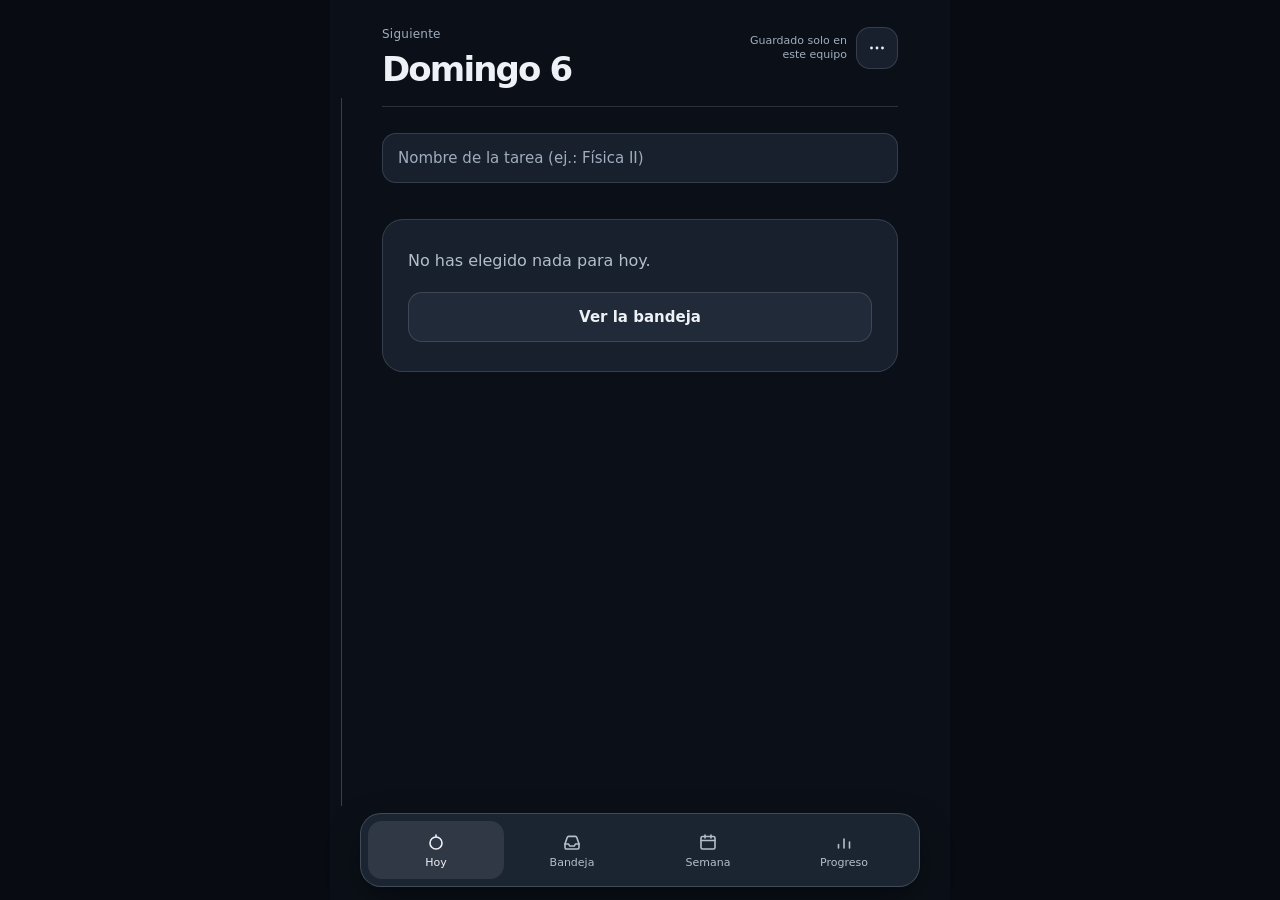
==== public/index.html @ 698d45ed "Rediseña Semana y Progreso para móvil" ====
<!DOCTYPE html>
<html lang="es">
<head>
  <meta charset="utf-8">
  <meta name="viewport" content="width=device-width, initial-scale=1, viewport-fit=cover">
  <meta name="color-scheme" content="dark">
  <meta name="theme-color" content="#0B1018">
  <title>Siguiente</title>
  <style>
    /* Base: un cuaderno oscuro abierto, sin marco de teléfono ni textura decorativa */
    :root {
      color-scheme: dark;
      --bg: #0B1018;
      --surface: #17202C;
      --surface-2: #202A38;
      --text: #EEF1F5;
      --text-dim: #B3BECD;
      --text-faint: #A0ADBE;
      --line: rgba(210, 222, 240, .16);
      --accent: #8D9BFF;
      --accent-ink: #0B1018;
      --rail: rgba(141, 155, 255, .32);
      --done: #CAD3E0;
      --progress: #AAB7CB;
      --stuck: #8795AC;
      --font: "Segoe UI", system-ui, sans-serif;
      --display: Georgia, "Times New Roman", serif;
      --maxw: 620px;
    }
    * { box-sizing: border-box; }
    html, body { min-width: 320px; margin: 0; }
    html { background: #080C12; }
    body {
      min-height: 100vh;
      background: #080C12;
      color: var(--text);
      font: 400 16px/1.5 var(--font);
      -webkit-font-smoothing: antialiased;
      -webkit-text-size-adjust: 100%;
    }
    #app {
      position: relative;
      width: 100%; max-width: var(--maxw); min-height: 100vh;
      margin: 0 auto;
      padding: max(25px, env(safe-area-inset-top)) clamp(24px, 6vw, 52px) calc(110px + env(safe-area-inset-bottom));
      background: var(--bg);
    }
    #app::before {
      position: absolute; top: 98px; bottom: 94px; left: 11px;
      width: 1px; background: var(--rail); content: ""; pointer-events: none;
    }
    ::selection { background: rgba(141, 155, 255, .27); }
    button, input { font-family: inherit; }
    :focus-visible { outline: 2px solid var(--accent); outline-offset: 3px; }
    input:focus-visible { outline-offset: 1px; }

    /* Cabecera: fecha legible, marca pequeña y guardado siempre visible */
    .appbar {
      display: flex; align-items: flex-start; gap: 12px;
      margin-bottom: 26px; padding-bottom: 18px;
      border-bottom: 1px solid var(--line);
    }
    .appbar-title { min-width: 0; margin-right: auto; }
    .appbar .wordmark { margin: 0 0 8px; color: var(--text-faint); font-size: 12px; letter-spacing: .02em; }
    .appbar h1 { margin: 0; font-size: clamp(27px, 6vw, 34px); font-weight: 560; line-height: 1.1; letter-spacing: -.055em; }
    .appbar-tools { display: flex; flex: none; align-items: center; gap: 9px; padding-top: 2px; }
    .saveind { max-width: 112px; color: var(--text-faint); font-size: 11px; line-height: 1.25; text-align: right; }
    .iconbtn {
      display: grid; flex: none; place-items: center;
      width: 42px; height: 42px; padding: 0;
      border: 1px solid var(--line); border-radius: 14px;
      background: var(--surface); color: var(--text); cursor: pointer;
    }
    .iconbtn svg { width: 20px; height: 20px; }

    /* Captura discreta: siempre disponible, nunca compite con la acción */
    .capture, .field input, .log-search {
      width: 100%; min-height: 50px; padding: 12px 15px;
      border: 1px solid var(--line); border-radius: 14px;
      background: var(--surface); color: var(--text);
      font: 400 15px/1.4 var(--font);
    }
    .capture { margin-bottom: 29px; }
    .capture::placeholder, .log-search::placeholder { color: var(--text-faint); }
    .capture:focus, .field input:focus, .log-search:focus { border-color: var(--accent); }

    /* Acciones: un índigo principal, superficies mates para lo secundario */
    .btn {
      display: block; width: 100%; min-height: 50px; padding: 12px 17px;
      border: 1px solid transparent; border-radius: 14px;
      font: 600 15px/1.25 var(--font); text-align: center; cursor: pointer;
    }
    .btn--primary { background: var(--accent); color: var(--accent-ink); }
    .btn--quiet { border-color: var(--line); background: var(--surface-2); color: var(--text); }
    .btn--small { width: auto; min-height: 42px; padding: 9px 13px; font-size: 13px; }
    .stack { display: flex; flex-direction: column; gap: 10px; margin-top: 22px; }
    .link {
      border: 0; background: transparent; color: var(--text-dim);
      font: 500 13px/1.4 var(--font); text-decoration: underline;
      text-decoration-color: rgba(179, 190, 205, .55); text-underline-offset: 4px;
      padding: 7px 0; cursor: pointer;
    }
    .link:hover { color: var(--text); }
    .badge { padding: 8px 11px; border: 1px solid var(--line); border-radius: 10px; color: var(--text-dim); font-size: 12px; }

    /* Hoy: el pliego principal deja espacio real a una sola acción */
    .now-card {
      position: relative; overflow: hidden;
      padding: clamp(25px, 6vw, 39px) clamp(21px, 6vw, 38px) 25px;
      border: 1px solid rgba(210, 222, 240, .18); border-radius: 26px;
      background: #1A2432;
    }
    .now-card::before {
      position: absolute; top: 27px; bottom: 27px; left: 0;
      width: 3px; border-radius: 0 3px 3px 0;
      background: var(--accent); content: "";
    }
    .now-topline { display: flex; flex-wrap: wrap; align-items: baseline; gap: 6px 15px; margin-bottom: 28px; }
    .kicker { margin: 0; color: var(--text-dim); font-size: 12px; font-weight: 600; letter-spacing: .015em; }
    .now-card .kicker { color: #CFD6FF; }
    .task-context { display: inline-flex; align-items: center; min-width: 0; margin: 0; color: var(--text-dim); font-size: 13px; font-weight: 550; }
    .task-context::before { flex: none; width: 5px; height: 5px; margin-right: 9px; border-radius: 50%; background: var(--accent); content: ""; }
    .task-context span { overflow: hidden; text-overflow: ellipsis; white-space: nowrap; }
    .hero {
      max-width: 25ch; margin: 0;
      font: 400 clamp(29px, 7vw, 38px)/1.17 var(--display);
      letter-spacing: -.035em; overflow-wrap: anywhere;
    }
    .for-outcome {
      max-width: 50ch; margin: 26px 0 0; padding-top: 18px;
      border-top: 1px solid var(--line);
      color: var(--text-dim); font-size: 14px; line-height: 1.55;
    }
    .for-outcome strong { color: var(--text); font-weight: 550; }
    .now-actions { display: grid; grid-template-columns: minmax(0, 1fr) auto; gap: 9px; margin-top: 29px; }
    .now-actions .btn { width: auto; }
    .now-actions .btn--quiet { min-width: 108px; }
    .section-label { margin: 36px 0 0; color: var(--text); font-size: 16px; font-weight: 600; letter-spacing: -.025em; }
    .rows { list-style: none; margin: 12px 0 0; padding: 0; }
    .rows > li { border-bottom: 1px solid var(--line); }
    .later { display: flex; align-items: center; justify-content: space-between; gap: 15px; padding: 16px 0; }
    .later .txt { flex: 1; min-width: 0; color: var(--text); font-size: 14px; line-height: 1.45; }
    .later .sub { display: block; margin-top: 5px; color: var(--text-dim); font-size: 12px; font-weight: 400; }
    .later .link { flex: none; }

    /* Bandeja: entradas planas para que no se confundan con la acción actual */
    .task { padding: 20px 0 22px; }
    .task--captured { margin-left: -14px; padding-left: 14px; border-radius: 8px; background: rgba(141, 155, 255, .08); box-shadow: inset 2px 0 var(--accent); scroll-margin-block: 110px; }
    .task .t-topline { display: flex; flex-wrap: wrap; align-items: baseline; justify-content: space-between; gap: 6px 10px; }
    .task .t-title { color: var(--text); font-size: 16px; font-weight: 600; }
    .task .t-tag { padding: 3px 8px; border: 1px solid var(--line); border-radius: 9px; color: var(--text-dim); font-size: 11px; }
    .task .t-next { margin-top: 7px; color: var(--text-dim); font-size: 14px; }
    .task .t-next.none { color: var(--text-faint); }
    .task .t-dur { margin-top: 8px; color: var(--text-faint); font-size: 12px; }
    .task .t-actions { display: flex; flex-wrap: wrap; align-items: center; gap: 9px; margin-top: 16px; }
    .task .field { margin: 16px 0 8px; }
    .task #inline-action { margin: 0; background: var(--surface-2); }
    .task .action-hint { margin: 8px 0 0; color: var(--text-faint); font-size: 12px; }
    .task .btn--primary { border: 1px solid #61738B; background: #34445B; color: var(--text); }

    /* Formularios, ajustes y avisos: un mismo vocabulario táctil */
    .define-card, .close-card { padding: clamp(20px, 5vw, 30px); border: 1px solid var(--line); border-radius: 23px; background: var(--surface); }
    .define-for { margin: 0; padding-bottom: 17px; border-bottom: 1px solid var(--line); color: var(--text); font-size: 17px; font-weight: 600; }
    .field { display: block; margin-top: 18px; }
    .field span { display: block; margin-bottom: 7px; color: var(--text-dim); font-size: 13px; }
    .q { margin: 0 0 9px; font: 400 24px/1.2 var(--display); }
    .notice { margin: 0 0 18px; padding: 15px 16px; border: 1px solid var(--line); border-radius: 15px; background: var(--surface); color: var(--text-dim); font-size: 14px; line-height: 1.5; }
    .notice.as-button { display: block; width: 100%; color: var(--text); text-align: left; cursor: pointer; }
    .empty { margin-top: 7px; padding: 29px 25px; border: 1px solid var(--line); border-radius: 21px; background: var(--surface); color: var(--text-dim); }
    .empty p { margin: 0 0 19px; }
    .empty .btn { margin-top: 6px; }
    .undobar { display: flex; align-items: baseline; justify-content: space-between; gap: 12px; }
    .undobar .link { flex: none; }
    .menu-card { padding-top: 4px; }
    .filelabel { position: relative; display: grid; place-items: center; overflow: hidden; }
    .filelabel input[type=file] { position: absolute; inset: 0; opacity: 0; cursor: pointer; }

    /* Sesión: solo el tiempo es monumental, el anillo no sugiere una meta */
    .view--full { min-height: calc(100vh - 120px); min-height: calc(100dvh - 120px); }
    .session { display: flex; min-height: calc(100vh - 140px); min-height: calc(100dvh - 140px); flex-direction: column; }
    .session-top { padding-top: 22px; }
    .session .task-context { margin-bottom: 17px; }
    .session .hero { max-width: 27ch; font-size: clamp(26px, 6vw, 33px); }
    .session .for-outcome { margin-top: 13px; padding: 0; border: 0; }
    .ring-stage { display: grid; flex: 1; place-items: center; padding: 52px 0 48px; }
    .ring-wrap { position: relative; width: min(66vw, 260px); height: min(66vw, 260px); }
    .ring { width: 100%; height: 100%; transform: rotate(-90deg); }
    .ring-track { fill: none; stroke: rgba(210, 222, 240, .17); stroke-width: 1.3; }
    .ring-sweep { fill: none; stroke: var(--accent); stroke-width: 1.8; stroke-linecap: round; stroke-dasharray: 289.03; stroke-dashoffset: 289.03; }
    .ring-wrap.is-paused .ring-sweep { stroke: rgba(141, 155, 255, .4); }
    .ring-label { position: absolute; inset: 0; display: grid; place-content: center; text-align: center; }
    .ring-label strong { color: var(--text); font: 400 clamp(27px, 8vw, 43px)/1.05 var(--display); letter-spacing: -.055em; font-variant-numeric: tabular-nums; white-space: nowrap; }
    .ring-label span { display: block; margin-top: 12px; color: var(--text-dim); font-size: 12px; }
    .ring-wrap.is-paused .ring-label strong { color: var(--text-dim); }
    .session-end { display: grid; gap: 10px; margin-top: auto; padding-bottom: 24px; }
    .session-end .btn--primary { background: #D7DEEA; color: var(--accent-ink); }
    .close-card { margin-top: 34px; }
    .close-card .kicker { margin-bottom: 15px; }
    .results { display: grid; gap: 9px; margin-top: 20px; }
    .result { width: 100%; min-height: 54px; padding: 14px 17px; border: 1px solid var(--line); border-radius: 14px; background: var(--surface-2); color: var(--text); font: 500 15px/1.3 var(--font); text-align: left; cursor: pointer; }

    /* Semana: fechas en el margen y sesiones como notas de una bitácora */
    .week-range { margin: 0 0 15px; color: var(--text-dim); font-size: 13px; }
    .week-stack { display: grid; gap: 4px; }
    .day { display: grid; grid-template-columns: 62px minmax(0, 1fr); gap: 15px; padding: 18px 0; border-bottom: 1px solid var(--line); }
    .day.today { margin: 8px -12px 0; padding: 19px 12px; border: 1px solid var(--line); border-radius: 20px; background: var(--surface); }
    .day-head { display: flex; flex-direction: column; align-items: flex-start; gap: 2px; min-width: 0; margin: 0; padding-left: 11px; border-left: 2px solid var(--line); }
    .day.today .day-head { border-left-color: var(--accent); }
    .day-head .d-name { color: var(--text-dim); font-size: 12px; font-weight: 550; text-transform: capitalize; }
    .day-head .d-date { color: var(--text); font: 400 18px/1.2 var(--display); white-space: nowrap; }
    .day-head .d-today { margin-top: 5px; color: var(--text-dim); font-size: 11px; }
    .day-body { min-width: 0; }
    .day-body .d-total { margin: 0 0 7px; color: var(--text-dim); font-size: 12px; font-variant-numeric: tabular-nums; }
    .day-items { list-style: none; margin: 0; padding: 0; }
    .d-item { display: grid; grid-template-columns: 36px minmax(0, 1fr) auto; align-items: baseline; gap: 8px; padding: 9px 0; border-top: 1px solid var(--line); color: var(--text); font-size: 13px; line-height: 1.4; }
    .d-item .d-time, .d-item .d-dur { color: var(--text-dim); font-size: 11px; font-variant-numeric: tabular-nums; white-space: nowrap; }
    .d-item .d-task { min-width: 0; overflow-wrap: anywhere; }
    .day-plan { margin-top: 14px; padding-top: 11px; border-top: 1px solid var(--line); }
    .day-body > .day-plan:first-child { margin-top: 0; padding-top: 0; border-top: 0; }
    .day-plan-label { margin: 0 0 4px; color: var(--text-dim); font-size: 12px; }
    .day-plan .d-item { grid-template-columns: minmax(0, 1fr); border-top: 0; color: var(--text-dim); }
    .day-empty { margin: 1px 0 0; color: var(--text-faint); font-size: 13px; }

    /* Progreso: resumen en filas y registro sin paneles repetidos */
    .panel { padding: 7px 20px; border: 1px solid var(--line); border-radius: 20px; background: var(--surface); }
    .panel-note { margin: 12px 0 3px; color: var(--text-dim); font-size: 12px; }
    .figures { display: grid; }
    .figure { display: flex; align-items: baseline; justify-content: space-between; gap: 12px; padding: 12px 0; }
    .figure + .figure { border-top: 1px solid var(--line); }
    .figure strong { order: 1; color: var(--text); font: 400 20px/1.2 var(--display); font-variant-numeric: tabular-nums; white-space: nowrap; }
    .figure span { color: var(--text-dim); font-size: 14px; line-height: 1.4; }
    .log-controls { display: grid; gap: 12px; margin: 17px 0 4px; }
    .log-search { min-height: 48px; }
    .log-month { display: flex; align-items: center; justify-content: space-between; gap: 12px; border: 1px solid var(--line); border-radius: 14px; background: var(--surface); }
    .log-month span { color: var(--text); font-size: 14px; text-align: center; }
    .log-month-btn { flex: none; width: 46px; height: 46px; border: 0; border-radius: 13px; background: transparent; color: var(--text); font: 22px/1 var(--font); cursor: pointer; }
    .log { list-style: none; margin: 0; padding: 0; }
    .log > li { padding: 20px 0; border-bottom: 1px solid var(--line); }
    .log-head { display: grid; grid-template-columns: minmax(0, 1fr) auto; align-items: baseline; gap: 4px 10px; color: var(--text-dim); font-size: 12px; }
    .log-head .l-task { grid-column: 1; grid-row: 1; min-width: 0; color: var(--text); font: 400 18px/1.3 var(--display); overflow-wrap: anywhere; }
    .log-head .l-dur { grid-column: 2; grid-row: 1; font-variant-numeric: tabular-nums; white-space: nowrap; }
    .log-head > span:first-child { grid-column: 1 / -1; grid-row: 2; }
    .log-outcome { display: flex; align-items: baseline; gap: 8px; margin-top: 9px; color: var(--text-dim); font-size: 12px; }
    .log-step { display: block; margin: 7px 0 0; color: var(--text-dim); font-size: 12px; overflow-wrap: anywhere; }
    .log-empty { margin: 19px 0; color: var(--text-dim); font-size: 14px; }
    .dot { flex: none; width: 7px; height: 7px; border-radius: 50%; background: var(--text-dim); transform: translateY(-1px); }
    .dot--done { background: var(--done); }
    .dot--progress { background: var(--progress); }
    .dot--stuck { background: var(--stuck); }

    /* Navegación flotante: cuatro destinos estables, sin competir con el contenido */
    .tabbar { position: fixed; z-index: 10; bottom: max(13px, env(safe-area-inset-bottom)); left: 50%; display: grid; grid-template-columns: repeat(4, minmax(0, 1fr)); width: min(calc(100% - 28px), 560px); padding: 7px; transform: translateX(-50%); border: 1px solid rgba(210, 222, 240, .2); border-radius: 21px; background: #1B2532; box-shadow: 0 12px 32px rgba(0, 0, 0, .4); }
    .tab { display: grid; place-items: center; align-content: center; gap: 5px; min-height: 58px; padding: 7px 3px; border: 0; border-radius: 14px; background: transparent; color: var(--text-dim); font: 500 11px/1 var(--font); cursor: pointer; }
    .tab svg { width: 20px; height: 20px; fill: none; stroke: currentColor; stroke-width: 1.6; stroke-linecap: round; stroke-linejoin: round; }
    .tab[aria-current="page"] { background: rgba(238, 241, 245, .09); color: var(--text); }
    .btn, .tab, .iconbtn, .link, .result, .filelabel, .log-month-btn { -webkit-tap-highlight-color: transparent; touch-action: manipulation; }

    /* Pantallas estrechas: el indicador de guardado sigue visible */
    @media (max-width: 350px) {
      #app { padding-right: 18px; padding-left: 18px; }
      #app::before { left: 7px; }
      .appbar h1 { font-size: 26px; }
      .saveind { max-width: 76px; font-size: 10px; }
      .now-card { padding-right: 18px; padding-left: 21px; }
      .hero { font-size: 28px; }
      .now-actions .btn--quiet { min-width: 89px; }
      .day { grid-template-columns: 53px minmax(0, 1fr); gap: 9px; }
      .day-head .d-date { font-size: 16px; }
      .d-item { grid-template-columns: 33px minmax(0, 1fr) auto; gap: 5px; }
    }
    @media (prefers-reduced-motion: no-preference) {
      .btn, .tab, .iconbtn, .result, .log-month-btn { transition: background-color .15s ease, transform .12s ease; }
      .btn:active, .result:active, .log-month-btn:active { transform: scale(.98); }
    }

    /* Impresión: papel blanco y únicamente el registro del mes visible */
    @media print {
      @page { margin: 18mm; }
      :root { color-scheme: light; }
      html, body, #app { min-height: 0; background: #fff !important; color: #111; }
      #app { max-width: none; margin: 0; padding: 0; }
      #app::before, .appbar, .capture, .tabbar, .view > :not(.log) { display: none !important; }
      .view, .log { padding: 0; border: 0; }
      .log { display: block; margin: 0; }
      .log::before { display: block; margin-bottom: 12mm; content: "Registro — " attr(data-month); font-size: 18pt; font-weight: 600; }
      .log > li { break-inside: avoid; margin: 0; padding: 5mm 0; border: 0; border-bottom: 1px solid #ccc; border-radius: 0; background: none; color: #111; }
      .log > li::before, .log-outcome .dot { display: none; }
      .log-head { display: grid; grid-template-columns: 1fr; gap: 1mm; color: #111; font-size: 10pt; }
      .log-head > span:first-child { grid-column: 1; grid-row: 1; }
      .log-head .l-task { grid-column: 1; grid-row: 2; color: #111; font: 600 11pt/1.4 var(--font); }
      .log-head .l-dur { grid-column: 1; grid-row: 3; }
      .log-head > span:first-child::before { content: "Fecha: "; }
      .log-head .l-task::before { content: "Tarea: "; }
      .log-head .l-dur::before { content: "Duración: "; }
      .log-outcome { margin: 1mm 0 0; color: #111; font-size: 10pt; }
      .log-outcome::before { content: "Resultado: "; }
      .log-step { margin: 1mm 0 0; color: #111; font-size: 10pt; }
    }
  </style>
</head>
<body>
  <main id="app"></main>

  <script src="core.js"></script>
  <script>
  (function () {
    'use strict';

    var Core = globalThis.SiguienteCore;

    // ---------- adaptador local: única puerta a la persistencia del navegador ----------
    var LocalStorageAdapter = {
      key: 'siguiente.v1',
      load: function () {
        var key = this.key;
        return new Promise(function (resolve) {
          try {
            var raw = localStorage.getItem(key);
            resolve(raw ? JSON.parse(raw) : null);
          } catch (e) {
            resolve(null);
          }
        });
      },
      save: function (state) {
        var key = this.key;
        return new Promise(function (resolve, reject) {
          try {
            localStorage.setItem(key, JSON.stringify(state));
            resolve();
          } catch (e) {
            reject(e);
          }
        });
      }
    };

    // ---------- adaptador remoto: guarda y devuelve el estado completo contra el Worker ----------
    // la ruta es relativa; solo funciona cuando la app se sirve desde su propio origen
    var SYNC_PATH = '/api/state';

    // token de sincronización guardado solo en este equipo; nunca viaja en la URL
    function syncToken() {
      try {
        return localStorage.getItem('siguiente.token') || '';
      } catch (e) {
        return '';
      }
    }
    function setSyncToken(value) {
      var t = String(value == null ? '' : value).trim();
      try {
        if (t) localStorage.setItem('siguiente.token', t);
        else localStorage.removeItem('siguiente.token');
      } catch (e) {}
    }

    // cabeceras de autorización solo si hay token configurado
    function authHeaders() {
      var t = syncToken();
      return t ? { 'Authorization': 'Bearer ' + t } : {};
    }

    var RemoteAdapter = {
      load: function () {
        return fetch(SYNC_PATH, { headers: authHeaders(), cache: 'no-store' }).then(function (res) {
          if (!res.ok) throw new Error('estado remoto no disponible');
          return res.json();
        }).then(function (body) {
          return body && body.state ? body.state : null;
        });
      },
      save: function (state) {
        return fetch(SYNC_PATH, {
          method: 'PUT',
          headers: Object.assign({ 'Content-Type': 'application/json' }, authHeaders()),
          body: JSON.stringify(state)
        }).then(function (res) {
          if (!res.ok) throw new Error('no se pudo guardar en el servidor');
        });
      }
    };

    function noop() {}
    function revisionOf(s) { return (s && typeof s.revision === 'number') ? s.revision : -1; }

    // ---------- adaptador compuesto: local nunca pierde datos, remoto sincroniza si puede ----------
    // respeta el mismo contrato load()/save(state); ni el núcleo ni las vistas lo notan
    function makeCompositeAdapter(local, remote) {
      return {
        load: function () {
          return Promise.all([
            local.load(),
            remote.load().then(function (v) { return { ok: true, value: v }; }, function () { return { ok: false }; })
          ]).then(function (pair) {
            var localState = pair[0];
            var r = pair[1];
            if (!r.ok) { SYNC = 'localonly'; return localState; }
            SYNC = 'ok';
            var remoteState = r.value;
            // remoto vacío: se sube lo local como punto de partida
            if (!remoteState) {
              if (localState) remote.save(localState).then(noop, function () { SYNC = 'localonly'; });
              return localState;
            }
            // lo local va por delante (cambios sin sincronizar): se sube y se conserva
            if (localState && revisionOf(localState) > revisionOf(remoteState)) {
              remote.save(localState).then(noop, function () { SYNC = 'localonly'; });
              return localState;
            }
            // el remoto manda: se cachea en local
            local.save(remoteState).then(noop, noop);
            return remoteState;
          });
        },
        save: function (state) {
          return local.save(state).then(function () {
            return remote.save(state).then(function () { SYNC = 'ok'; }, function () { SYNC = 'localonly'; });
          });
        }
      };
    }

    // elige adaptador: doble clic (file://) trabaja solo en local; servido, sincroniza
    function makeAdapter() {
      if (location.protocol === 'file:' || !location.host) { SYNC = 'off'; return LocalStorageAdapter; }
      SYNC = 'ok';
      return makeCompositeAdapter(LocalStorageAdapter, RemoteAdapter);
    }

    // ---------- reloj y fecha que la interfaz inyecta al núcleo ----------
    // marca ISO 8601 UTC
    function now() { return new Date().toISOString(); }
    // fecha local YYYY-MM-DD
    function localDate() {
      var d = new Date();
      return d.getFullYear() + '-' + pad(d.getMonth() + 1) + '-' + pad(d.getDate());
    }
    function pad(n) { return (n < 10 ? '0' : '') + n; }

    var DIAS = ['dom', 'lun', 'mar', 'mié', 'jue', 'vie', 'sáb'];
    var DIAS_LARGOS = ['Domingo', 'Lunes', 'Martes', 'Miércoles', 'Jueves', 'Viernes', 'Sábado'];
    var MESES = ['ene', 'feb', 'mar', 'abr', 'may', 'jun', 'jul', 'ago', 'sep', 'oct', 'nov', 'dic'];

    // 'YYYY-MM-DD' a Date local a medianoche
    function parseLocalDate(s) {
      var a = s.split('-');
      return new Date(+a[0], +a[1] - 1, +a[2]);
    }
    // rango [inicio, fin) de un día local como marcas ISO UTC
    function localDayRange(s) {
      var start = parseLocalDate(s);
      var end = new Date(start.getFullYear(), start.getMonth(), start.getDate() + 1);
      return { startIso: start.toISOString(), endIso: end.toISOString() };
    }
    // las fechas de la semana (lunes a hoy) que contiene s
    function weekUpToToday(s) {
      var d = parseLocalDate(s);
      var offset = (d.getDay() + 6) % 7;
      var out = [];
      for (var i = offset; i >= 0; i--) {
        var x = new Date(d.getFullYear(), d.getMonth(), d.getDate() - i);
        out.push(x.getFullYear() + '-' + pad(x.getMonth() + 1) + '-' + pad(x.getDate()));
      }
      return out;
    }
    function fmtDayName(s) { return DIAS[parseLocalDate(s).getDay()]; }
    function fmtDayDate(s) { var d = parseLocalDate(s); return d.getDate() + ' ' + MESES[d.getMonth()]; }
    function fmtHeaderDate(s) {
      var d = parseLocalDate(s);
      return DIAS_LARGOS[d.getDay()] + ' ' + d.getDate();
    }
    // marca ISO a '9 abr, 14:03'
    function fmtStamp(iso) {
      var d = new Date(iso);
      return d.getDate() + ' ' + MESES[d.getMonth()] + ', ' + d.getHours() + ':' + pad(d.getMinutes());
    }
    // marca ISO a solo la hora '14:03'
    function fmtClock(iso) {
      var d = new Date(iso);
      return d.getHours() + ':' + pad(d.getMinutes());
    }

    // ---------- estado de la aplicación ----------
    var STATE = Core.emptyState();       // única fuente de verdad
    var VIEW = { name: 'hoy' };           // vista actual y datos transitorios de interfaz
    var SAVE = 'saved';                   // 'saved' | 'saving' | 'error'
    var SYNC = 'off';                     // 'off' | 'ok' | 'localonly'
    var elapsedTimer = null;              // solo repinta el tiempo transcurrido
    var UNDO = null;                      // { state, label } del deshacer breve
    var undoTimer = null;                 // temporizador del aviso de deshacer
    var REDUCE = false;
    try { REDUCE = window.matchMedia('(prefers-reduced-motion: reduce)').matches; } catch (e) {}

    var adapter = makeAdapter();

    // calcula una fecha YYYY-MM-DD desplazada por días
    function localPlus(offset) {
      var d = new Date();
      d.setDate(d.getDate() + offset);
      return d.getFullYear() + '-' + pad(d.getMonth() + 1) + '-' + pad(d.getDate());
    }

    // ---------- utilidades ----------
    // escapa el texto de la persona antes de insertarlo en HTML
    function esc(value) {
      return String(value == null ? '' : value).replace(/[&<>"']/g, function (c) {
        return { '&': '&amp;', '<': '&lt;', '>': '&gt;', '"': '&quot;', "'": '&#39;' }[c];
      });
    }

    // texto de búsqueda comparable sin diferencias de mayúsculas ni acentos
    function foldSearch(text) {
      return String(text || '').normalize('NFD').replace(/[\u0300-\u036f]/g, '').toLowerCase();
    }

    // duración legible larga a partir de milisegundos
    function fmtDur(ms) {
      var totalMin = Math.floor(ms / 60000);
      if (totalMin < 1) return 'menos de 1 min';
      var h = Math.floor(totalMin / 60);
      var m = totalMin % 60;
      if (h < 1) return m + ' min';
      return h + ' h ' + pad(m) + ' min';
    }
    // duración compacta para las cifras de Progreso
    function fmtDurShort(ms) {
      var m = Math.floor(ms / 60000);
      if (m < 60) return m + ' min';
      var h = Math.floor(m / 60);
      var r = m % 60;
      return r ? h + ' h ' + r : h + ' h';
    }

    // texto del indicador de guardado, honesto sobre dónde quedaron los datos
    function saveText() {
      var stamp = STATE.savedAt ? ' ' + fmtClock(STATE.savedAt) : '';
      if (SYNC === 'off') {
        return SAVE === 'saving' ? 'Guardando…' : SAVE === 'error' ? 'No se pudo guardar' : ('Guardado' + stamp);
      }
      if (SAVE === 'saving') return 'Sincronizando…';
      if (SAVE === 'error') return 'No se pudo guardar';
      return SYNC === 'localonly' ? 'Guardado solo en este equipo' : ('Sincronizado' + stamp);
    }

    // busca una tarea por id para la interfaz
    function findTaskUi(id) {
      return Core.taskById(STATE, id);
    }

    // clase y palabra del resultado de una sesión, derivadas de lo que se guardó
    function outcomeKind(s) {
      if (s.nextStep === null) return 'done';
      if (s.progress === 'yes') return 'done';
      if (s.progress === 'some') return 'progress';
      return 'stuck';
    }
    function outcomeWord(s) {
      if (s.nextStep === null) return 'Terminaste la tarea';
      if (s.progress === 'yes') return 'Avanzaste bien';
      if (s.progress === 'some') return 'Avanzaste algo';
      return 'Te trabaste';
    }

    // desfase del trazo del anillo: una vuelta completa por hora, solo señal de que el tiempo corre
    function ringOffset(ms) {
      var circumference = 289.03;
      var fraction = ((ms / 1000) % 3600) / 3600;
      return (circumference * (1 - fraction)).toFixed(2);
    }

    // ---------- guardado ----------
    // adopta un estado nuevo, repinta y guarda solo si cambió
    function apply(next) {
      clearUndo();
      if (next === STATE) { render(); return; }
      STATE = Core.stampSave(next, now());
      SAVE = 'saving';
      render();
      adapter.save(STATE).then(function () {
        SAVE = 'saved';
        refreshSaveIndicator();
      }, function () {
        SAVE = 'error';
        refreshSaveIndicator();
      });
    }

    // actualiza solo el indicador, sin repintar toda la vista
    function refreshSaveIndicator() {
      var el = document.getElementById('saveind');
      if (el) el.textContent = saveText();
    }

    // ---------- deshacer breve: una ventana de 10 s tras acciones destructivas ----------
    function setUndo(prevState, label) {
      UNDO = { state: prevState, label: label };
      if (undoTimer) clearTimeout(undoTimer);
      undoTimer = setTimeout(function () {
        UNDO = null;
        undoTimer = null;
        var el = document.getElementById('undobar');
        if (el && el.parentNode) el.parentNode.removeChild(el);
      }, 10000);
      render();
    }

    function clearUndo() {
      UNDO = null;
      if (undoTimer) { clearTimeout(undoTimer); undoTimer = null; }
    }

    function doUndo() {
      if (!UNDO) return;
      var prev = UNDO.state;
      UNDO = null;
      if (undoTimer) { clearTimeout(undoTimer); undoTimer = null; }
      VIEW = { name: 'hoy' };
      apply(prev);
    }

    function undoBarHtml() {
      if (!UNDO) return '';
      return '<div class="notice undobar" id="undobar"><span>' + esc(UNDO.label) + '</span>' +
        '<button type="button" class="link" data-action="undo">Deshacer</button></div>';
    }

    // ---------- acciones de interfaz ----------
    // captura el nombre sin exigir la acción y abre su campo dentro de Bandeja
    function doCapture(title) {
      var r = Core.captureTask(STATE, { title: title }, now());
      if (!r.ok) return;
      var task = r.state.tasks[r.state.tasks.length - 1];
      VIEW = { name: 'bandeja', editTaskId: task.id, focusAction: true };
      apply(r.state);
    }

    // elegir para hoy; si falta acción, se escribe en la misma tarjeta
    function doChooseForToday(taskId) {
      var r = Core.chooseForToday(STATE, { taskId: taskId, date: localDate() }, now());
      if (r.ok) { VIEW = { name: 'hoy' }; apply(r.state); return; }
      var task = findTaskUi(taskId);
      if (!task || task.nextAction) return;
      VIEW.editTaskId = taskId;
      VIEW.chooseAfterAction = true;
      VIEW.focusAction = true;
      render();
    }

    // guarda la acción desde Bandeja y elige para hoy si se pidió al abrirla
    function onSaveInlineAction() {
      var input = document.getElementById('inline-action');
      var task = findTaskUi(VIEW.editTaskId);
      if (!input || !task) return;
      var r = Core.defineTask(STATE, {
        taskId: task.id, outcome: task.outcome, nextAction: input.value
      }, now());
      if (!r.ok) {
        VIEW.actionError = r.error;
        VIEW.actionDraft = input.value;
        VIEW.focusAction = true;
        render();
        return;
      }
      var next = r.state;
      if (VIEW.chooseAfterAction) {
        var chosen = Core.chooseForToday(next, { taskId: task.id, date: localDate() }, now());
        if (chosen.ok) {
          VIEW = { name: 'hoy' };
          apply(chosen.state);
          return;
        }
      }
      var inToday = Core.todayPlan(next, localDate()).some(function (it) { return it.taskId === task.id; });
      VIEW = inToday ? { name: 'bandeja', focusCapture: true } : { name: 'bandeja', focusChooseId: task.id };
      apply(next);
    }

    // subir una tarea al primer lugar del plan de hoy
    function doMoveToFirst(taskId) {
      var r = Core.moveToFirst(STATE, { date: localDate(), taskId: taskId });
      if (r.ok) apply(r.state);
    }

    // quitar una tarea del plan de hoy y volver a Hoy
    function doRemoveFromToday(taskId) {
      var r = Core.removeFromToday(STATE, { date: localDate(), taskId: taskId });
      if (r.ok) {
        VIEW = { name: 'hoy' };
        apply(r.state);
      }
    }

    // marcar una tarea como terminada directamente y volver a Hoy
    function doMarkDone(taskId) {
      var prev = STATE;
      var r = Core.markTaskDone(STATE, { taskId: taskId }, now());
      if (r.ok) {
        VIEW = { name: 'hoy' };
        apply(r.state);
        setUndo(prev, 'Tarea terminada.');
      }
    }

    // pausar: aparta la tarea de todos los planes y vuelve a Hoy
    function doPause(id) {
      var r = Core.pauseTask(STATE, { taskId: id }, now());
      if (r.ok) {
        VIEW = { name: 'hoy' };
        apply(r.state);
      }
    }

    // reprogramar: confirma el traslado de la tarea al plan de la fecha elegida
    function onSaveReschedule() {
      var input = document.getElementById('rs-date');
      var toDate = input ? input.value : '';
      var r = Core.rescheduleTask(STATE, { taskId: VIEW.taskId, fromDate: localDate(), toDate: toDate }, now());
      if (!r.ok) {
        VIEW.rescheduleError = r.error;
        render();
        return;
      }
      VIEW = { name: 'hoy' };
      apply(r.state);
    }

    // empezar: abre una sesión y muestra la vista Sesión
    function doStart(taskId) {
      var r = Core.startSession(STATE, { taskId: taskId }, now());
      if (r.ok) { VIEW = { name: 'sesion' }; apply(r.state); }
    }

    // pausar la sesión abierta: el tiempo se congela hasta reanudar
    function doPauseSession() {
      var r = Core.pauseSession(STATE, {}, now());
      if (r.ok) apply(r.state);
    }

    // reanudar la sesión en pausa
    function doResumeSession() {
      var r = Core.resumeSession(STATE, {}, now());
      if (r.ok) apply(r.state);
    }

    // edita solo la acción; conserva el resultado que traigan tareas antiguas
    function onSaveDefine() {
      var n = document.getElementById('d-next');
      var nextAction = n ? n.value : '';
      var task = findTaskUi(VIEW.taskId);
      var r = Core.defineTask(STATE, { taskId: VIEW.taskId, outcome: task ? task.outcome : null, nextAction: nextAction }, now());
      if (!r.ok) {
        VIEW.defineError = r.error;
        VIEW.draftNext = nextAction;
        render();
        return;
      }
      VIEW = { name: VIEW.back || 'hoy' };
      apply(r.state);
    }

    // un sí o un no cierra la sesión, sin dar por terminada la tarea
    function doCloseSession(progress) {
      var r = Core.closeSession(STATE, { progress: progress, finished: false }, now());
      if (!r.ok) return;
      stopElapsed();
      VIEW = { name: 'hoy' };
      apply(r.state);
    }

    // exportar el estado como archivo JSON
    function doExport() {
      var text = Core.exportState(STATE);
      var blob = new Blob([text], { type: 'application/json' });
      var url = URL.createObjectURL(blob);
      var a = document.createElement('a');
      a.href = url;
      a.download = 'siguiente.json';
      document.body.appendChild(a);
      a.click();
      document.body.removeChild(a);
      URL.revokeObjectURL(url);
    }

    // importar un archivo JSON: avisa si es más nuevo; el núcleo valida y reemplaza
    function doImport(file) {
      var reader = new FileReader();
      reader.onload = function () {
        var text = String(reader.result);
        try {
          var parsed = JSON.parse(text);
          if (parsed && !Array.isArray(parsed) && typeof parsed.schemaVersion === 'number' && parsed.schemaVersion > Core.SCHEMA_VERSION) {
            VIEW = { name: 'hoy', menu: true, importNewer: true };
            render();
            return;
          }
        } catch (e) {
          // el núcleo devuelve el error de JSON inválido sin modificar el estado
        }
        var r = Core.importState(STATE, text);
        if (!r.ok) { VIEW = { name: 'hoy', menu: true, importError: r.error }; render(); return; }
        VIEW = { name: 'hoy' };
        apply(r.state);
      };
      reader.onerror = function () {
        VIEW = { name: 'hoy', menu: true, importError: 'No se pudo leer el archivo.' };
        render();
      };
      reader.readAsText(file);
    }

    // borrar todo, tras confirmación
    function doDeleteAll() {
      var prev = STATE;
      stopElapsed();
      VIEW = { name: 'hoy' };
      apply(Core.emptyState());
      setUndo(prev, 'Se borraron todas las tareas y sesiones.');
    }

    // datos de ejemplo: se construyen con los mismos casos de uso
    function doLoadSample() {
      function at(dayOffset, h, m) {
        var d = new Date();
        d.setDate(d.getDate() + dayOffset);
        d.setHours(h, m, 0, 0);
        return d.toISOString();
      }
      var s = STATE;
      s = Core.captureTask(s, { title: 'Enviar la factura al cliente' }, at(-1, 9, 2)).state;
      var t1 = s.tasks[s.tasks.length - 1].id;
      s = Core.defineTask(s, { taskId: t1, outcome: 'Factura enviada y cobrada', nextAction: 'Adjuntar el PDF y escribir el correo' }, at(-1, 9, 3)).state;
      s = Core.chooseForToday(s, { taskId: t1, date: localPlus(-1) }, at(-1, 9, 4)).state;
      s = Core.startSession(s, { taskId: t1 }, at(-1, 9, 5)).state;
      s = Core.closeSession(s, { progress: 'yes', finished: true }, at(-1, 9, 40)).state;

      s = Core.captureTask(s, { title: 'Leer el capítulo 3 de historia' }, at(0, 8, 15)).state;
      var t2 = s.tasks[s.tasks.length - 1].id;
      s = Core.defineTask(s, { taskId: t2, outcome: 'Capítulo 3 leído con apuntes', nextAction: 'Leer las páginas 40 a 52' }, at(0, 8, 16)).state;
      s = Core.chooseForToday(s, { taskId: t2, date: localDate() }, at(0, 8, 17)).state;
      s = Core.startSession(s, { taskId: t2 }, at(0, 8, 30)).state;
      s = Core.pauseSession(s, {}, at(0, 8, 40)).state;
      s = Core.resumeSession(s, {}, at(0, 8, 50)).state;
      s = Core.closeSession(s, { progress: 'some', finished: false, nextStep: 'Leer las páginas 53 a 60' }, at(0, 9, 0)).state;

      s = Core.captureTask(s, { title: 'Ordenar el escritorio' }, at(0, 8, 20)).state;
      var t3 = s.tasks[s.tasks.length - 1].id;
      s = Core.defineTask(s, { taskId: t3, outcome: 'Escritorio despejado', nextAction: 'Vaciar el cajón de arriba' }, at(0, 8, 21)).state;
      s = Core.chooseForToday(s, { taskId: t3, date: localDate() }, at(0, 8, 22)).state;

      s = Core.captureTask(s, { title: 'Ideas para el regalo de mamá' }, at(0, 8, 25)).state;
      VIEW = { name: 'hoy' };
      apply(s);
    }

    // ---------- iconos: un único trazo consistente para toda la navegación ----------
    function svgIcon(inner) {
      return '<svg viewBox="0 0 20 20" aria-hidden="true">' + inner + '</svg>';
    }
    var ICON = {
      hoy: svgIcon('<circle cx="10" cy="11" r="6"/><path d="M10 3v1.6"/>'),
      bandeja: svgIcon('<path d="M3 12l2.2-6.6A1.5 1.5 0 016.6 4.4h6.8a1.5 1.5 0 011.4 1L17 12"/><path d="M3 12v3.6A1.4 1.4 0 004.4 17h11.2a1.4 1.4 0 001.4-1.4V12"/><path d="M3 12h3.6l1 2h4.8l1-2H17"/>'),
      semana: svgIcon('<rect x="3" y="4.5" width="14" height="12.5" rx="1.6"/><path d="M3 8.5h14M7 3v3M13 3v3"/>'),
      progreso: svgIcon('<path d="M4.5 16v-3.5M10 16V7M15.5 16v-6"/>'),
      menu: '<svg viewBox="0 0 20 20" aria-hidden="true" fill="currentColor" stroke="none"><circle cx="4.5" cy="10" r="1.4"/><circle cx="10" cy="10" r="1.4"/><circle cx="15.5" cy="10" r="1.4"/></svg>',
      close: '<svg viewBox="0 0 20 20" aria-hidden="true" fill="none" stroke="currentColor" stroke-width="1.7" stroke-linecap="round"><path d="M5.5 5.5l9 9M14.5 5.5l-9 9"/></svg>'
    };

    // ---------- render ----------
    function render() {
      var app = document.getElementById('app');
      var keepFocus = !VIEW.focusAction && document.activeElement && document.activeElement.id === 'capture';
      var full = (VIEW.name === 'sesion' || VIEW.name === 'cerrar') && !VIEW.menu;

      var body = VIEW.menu ? menuHtml() : viewHtml();
      if (!full && !VIEW.menu) body = undoBarHtml() + body;
      var chrome = full ? '' : (appbarHtml() + captureSlot());
      app.innerHTML = chrome + '<div class="view' + (full ? ' view--full' : '') + '">' + body + '</div>' + tabbarHtml();
      wire();

      if (keepFocus || VIEW.focusCapture) {
        var c = document.getElementById('capture');
        if (c) {
          c.focus();
          VIEW.focusCapture = false;
        }
      }
      if (VIEW.focusAction) {
        var actionInput = document.getElementById('inline-action');
        if (actionInput) {
          actionInput.focus({ preventScroll: true });
          actionInput.scrollIntoView({ block: 'center' });
        }
        VIEW.focusAction = false;
      }
      if (VIEW.focusChooseId) {
        var chooseButton = document.getElementById('choose-action');
        if (chooseButton) {
          chooseButton.focus({ preventScroll: true });
          chooseButton.scrollIntoView({ block: 'center' });
        }
        VIEW.focusChooseId = null;
      }
      if (VIEW.name === 'sesion' && !VIEW.menu) startElapsed(); else stopElapsed();
    }

    // barra superior común
    function appbarHtml() {
      var titles = { hoy: fmtHeaderDate(localDate()), bandeja: 'Bandeja', definir: 'Definir acción', ajustar: 'Ajustar', reprogramar: 'Mover de día', semana: 'Esta semana', progreso: 'Tu avance' };
      var editing = VIEW.name === 'definir' && findTaskUi(VIEW.taskId);
      var title = VIEW.menu ? 'Menú' : (editing && editing.nextAction ? 'Editar acción' : (titles[VIEW.name] || 'Siguiente'));
      return '<div class="appbar">' +
        '<div class="appbar-title"><p class="wordmark">Siguiente</p><h1>' + esc(title) + '</h1></div>' +
        '<div class="appbar-tools"><span class="saveind" id="saveind">' + esc(saveText()) + '</span>' +
        '<button type="button" class="iconbtn" data-action="toggle-menu" aria-label="' +
          (VIEW.menu ? 'Cerrar menú' : 'Menú') + '">' + (VIEW.menu ? ICON.close : ICON.menu) + '</button></div>' +
      '</div>';
    }

    // campo de captura: presente en Hoy y en Bandeja
    function captureSlot() {
      if (VIEW.menu || (VIEW.name !== 'hoy' && VIEW.name !== 'bandeja')) return '';
      return '<input id="capture" class="capture" type="text" autocomplete="off" ' +
        'placeholder="Nombre de la tarea (ej.: Física II)" aria-label="Nombre de la tarea">';
    }

    // navegación inferior de cuatro secciones
    function tabbarHtml() {
      var items = [
        ['hoy', 'Hoy', ICON.hoy],
        ['bandeja', 'Bandeja', ICON.bandeja],
        ['semana', 'Semana', ICON.semana],
        ['progreso', 'Progreso', ICON.progreso]
      ];
      return '<nav class="tabbar" aria-label="Secciones">' + items.map(function (it) {
        var isCurrent = !VIEW.menu && (VIEW.name === it[0] || (it[0] === 'hoy' && (VIEW.name === 'ajustar' || (VIEW.name === 'definir' && VIEW.back === 'hoy'))));
        var current = isCurrent ? ' aria-current="page"' : '';
        return '<button type="button" class="tab" data-action="go" data-view="' + it[0] + '"' + current + '>' +
          it[2] + '<span>' + it[1] + '</span></button>';
      }).join('') + '</nav>';
    }

    // enruta a la vista actual
    function viewHtml() {
      switch (VIEW.name) {
        case 'bandeja': return bandejaHtml();
        case 'definir': return definirHtml();
        case 'ajustar': return ajustarHtml();
        case 'reprogramar': return reprogramarHtml();
        case 'sesion': return sessionScreen();
        case 'cerrar': return sessionScreen();
        case 'semana': return semanaHtml();
        case 'progreso': return progresoHtml();
        default: return hoyHtml();
      }
    }

    // aviso para volver a una sesión abierta desde otra vista
    function sessionBanner() {
      var s = Core.openSession(STATE);
      if (!s || VIEW.name === 'sesion' || VIEW.name === 'cerrar') return '';
      return '<button type="button" class="notice as-button" data-action="go" data-view="sesion">' +
        (s.pausedAt
          ? 'Tienes una sesión en pausa desde las ' + esc(fmtClock(s.pausedAt)) + '. Volver a la sesión.'
          : 'Tienes una sesión abierta desde las ' + esc(fmtClock(s.startedAt)) + '. Volver a la sesión.') +
        '</button>';
    }

    // Hoy: la primera acción del plan como elemento principal, y debajo el resto
    function hoyHtml() {
      var plan = Core.todayPlan(STATE, localDate()).filter(function (it) { return it.task; });
      if (plan.length === 0) {
        return sessionBanner() +
          '<div class="empty">' +
            '<p>No has elegido nada para hoy.</p>' +
            '<button type="button" class="btn btn--quiet" data-action="go" data-view="bandeja">Ver la bandeja</button>' +
          '</div>';
      }
      var first = plan[0];
      var rest = plan.slice(1);
      var html = sessionBanner();
      html += '<section class="now-card"><div class="now-topline">' +
        '<p class="kicker">AHORA</p>' +
        (first.task.title !== first.task.nextAction
          ? '<p class="task-context"><span>' + esc(first.task.title) + '</span></p>' : '') +
        '</div><p class="hero">' + esc(first.task.nextAction) + '</p>';
      if (first.task.outcome) {
        html += '<p class="for-outcome"><strong>Para:</strong> ' + esc(first.task.outcome) + '</p>';
      }
      html += '<div class="now-actions">' +
        '<button type="button" class="btn btn--primary" data-action="start" data-id="' + esc(first.task.id) + '">Empezar</button>' +
        '<button type="button" class="btn btn--quiet" data-action="adjust" data-id="' + esc(first.task.id) + '">Ajustar</button>' +
      '</div></section>';
      if (rest.length) {
        html += '<p class="section-label">Después</p><ul class="rows tight">';
        rest.forEach(function (it) {
          var detail = it.task.title !== it.task.nextAction ? esc(it.task.title) : '';
          if (it.task.outcome) detail += (detail ? ' · ' : '') + 'Para: ' + esc(it.task.outcome);
          html += '<li class="later"><span class="txt">' + esc(it.task.nextAction) +
            (detail ? '<span class="sub">' + detail + '</span>' : '') +
            '</span><button type="button" class="link" data-action="tofirst" data-id="' + esc(it.task.id) + '">Subir</button></li>';
        });
        html += '</ul>';
      }
      return html;
    }

    // Bandeja: tareas en inbox o active, con dos acciones por tarea
    function bandejaHtml() {
      var tasks = Core.inbox(STATE);
      var today = Core.todayPlan(STATE, localDate());
      var inToday = {};
      today.forEach(function (it) { inToday[it.taskId] = true; });

      var html = sessionBanner();
      if (tasks.length === 0) {
        return html + '<div class="empty"><p>La bandeja está vacía.<br>Escribe arriba para capturar algo.</p></div>';
      }
      html += '<ul class="rows">';
      tasks.forEach(function (t) {
        var isInbox = !t.nextAction;
        var dur = Core.taskTotalDuration(STATE, t.id);
        var editing = VIEW.editTaskId === t.id;
        html += '<li class="task' + (isInbox ? ' task--inbox' : ' task--active') +
          (editing ? ' task--captured' : '') + '">';
        html += '<div class="t-topline"><div class="t-title">' + esc(t.title) + '</div>' +
          (isInbox ? '<span class="t-tag">por definir</span>' : '') +
          '</div>';
        if (!editing && t.nextAction !== t.title) {
          html += t.nextAction
            ? '<div class="t-next">Siguiente: ' + esc(t.nextAction) + '</div>'
            : '<div class="t-next none">Sin siguiente acción</div>';
        }
        if (dur > 0) html += '<div class="t-dur">' + esc(fmtDur(dur)) + ' registrado</div>';
        if (editing) {
          if (VIEW.actionError) html += '<p class="notice">' + esc(VIEW.actionError) + '</p>';
          var actionValue = ('actionDraft' in VIEW) ? VIEW.actionDraft : (t.nextAction && t.nextAction !== t.title ? t.nextAction : '');
          html += '<label class="field" for="inline-action"><span>¿Qué harás en esta sesión?</span></label>' +
            '<input id="inline-action" class="capture" type="text" autocomplete="off" ' +
              'placeholder="Ej.: resolver problemas múltiplos de 5" value="' + esc(actionValue) + '">' +
            '<p class="action-hint">Enter para guardar</p>' +
            '<div class="t-actions"><button type="button" class="btn btn--primary btn--small" data-action="save-inline-action">' +
              (VIEW.chooseAfterAction ? 'Guardar y elegir para hoy' : 'Guardar acción') + '</button>' +
              '<button type="button" class="link" data-action="cancel-inline-action">Ahora no</button></div>';
        } else {
          html += '<div class="t-actions">' +
            '<button type="button" class="btn btn--quiet btn--small" data-action="edit-inline-action" data-id="' + esc(t.id) + '">' +
              (isInbox ? 'Escribir acción' : 'Editar acción') + '</button>' +
            (inToday[t.id]
              ? '<span class="badge">En el plan de hoy</span>'
              : '<button type="button" class="btn btn--primary btn--small" data-action="choose" data-id="' + esc(t.id) + '"' +
                (VIEW.focusChooseId === t.id ? ' id="choose-action"' : '') + '>Elegir para hoy</button>') +
            '</div>';
        }
        html += '</li>';
      });
      html += '</ul>';
      return html;
    }

    // desde Ajustar se edita la acción de Hoy sin alterar el resultado guardado
    function definirHtml() {
      var task = findTaskUi(VIEW.taskId);
      if (!task) {
        return '<div class="empty"><p>No se encontró la tarea.</p>' +
          '<button type="button" class="btn btn--quiet" data-action="go" data-view="bandeja">Volver a la bandeja</button></div>';
      }
      var nextVal = ('draftNext' in VIEW) ? VIEW.draftNext : (task.nextAction || '');
      var html = '<section class="define-card">' +
        (task.title !== task.nextAction ? '<p class="define-for">' + esc(task.title) + '</p>' : '');
      if (VIEW.defineError) html += '<p class="notice">' + esc(VIEW.defineError) + '</p>';
      html += '<label class="field"><span>Siguiente acción</span>' +
        '<input id="d-next" type="text" autocomplete="off" value="' + esc(nextVal) + '"></label>';
      html += '<div class="stack">' +
        '<button type="button" class="btn btn--primary" data-action="save-define">Guardar</button>' +
        '<button type="button" class="link" data-action="cancel-define">Cancelar</button>' +
      '</div></section>';
      return html;
    }

    // opciones de ajuste para la tarea del plan de hoy
    function ajustarHtml() {
      var task = findTaskUi(VIEW.taskId);
      if (!task) {
        return '<div class="empty"><p>No se encontró la tarea.</p>' +
          '<button type="button" class="btn btn--quiet" data-action="go" data-view="hoy">Volver a Hoy</button></div>';
      }
      var totalMs = Core.taskTotalDuration(STATE, task.id);
      var html = '<section class="define-card">' +
        '<p class="kicker">AJUSTAR TAREA</p>' +
        '<p class="hero" style="font-size: 22px; margin-bottom: 6px;">' + esc(task.title) + '</p>';
      if (task.nextAction && task.nextAction !== task.title) {
        html += '<p class="for-outcome"><strong>Siguiente acción:</strong> ' + esc(task.nextAction) + '</p>';
      }
      if (task.outcome) {
        html += '<p class="for-outcome"><strong>Para:</strong> ' + esc(task.outcome) + '</p>';
      }
      if (totalMs > 0) {
        html += '<p class="for-outcome" style="color: var(--text-faint); margin-top: 4px;">Tiempo acumulado: ' + esc(fmtDur(totalMs)) + '</p>';
      }
      html += '<div class="stack" style="margin-top: 24px;">' +
        '<button type="button" class="btn btn--primary" data-action="adjust-edit" data-id="' + esc(task.id) + '">Editar acción</button>' +
        '<button type="button" class="btn btn--quiet" data-action="adjust-remove" data-id="' + esc(task.id) + '">Quitar del plan de hoy</button>' +
        '<button type="button" class="btn btn--quiet" data-action="adjust-pause" data-id="' + esc(task.id) + '">Pausar esta tarea</button>' +
        '<button type="button" class="btn btn--quiet" data-action="adjust-reschedule" data-id="' + esc(task.id) + '">Mover a otro día…</button>' +
        '<button type="button" class="btn btn--quiet" data-action="adjust-done" data-id="' + esc(task.id) + '">Marcar tarea como terminada</button>' +
        '<button type="button" class="link" data-action="go" data-view="hoy">Volver a Hoy</button>' +
      '</div></section>';
      return html;
    }

    // reprogramar: elegir a qué día se mueve la tarea del plan de hoy
    function reprogramarHtml() {
      var task = findTaskUi(VIEW.taskId);
      if (!task) {
        return '<div class="empty"><p>No se encontró la tarea.</p>' +
          '<button type="button" class="btn btn--quiet" data-action="go" data-view="hoy">Volver a Hoy</button></div>';
      }
      // la interfaz calcula mañana en fecha local; el núcleo nunca decide qué día es hoy
      var d = new Date();
      d.setDate(d.getDate() + 1);
      var manana = d.getFullYear() + '-' + pad(d.getMonth() + 1) + '-' + pad(d.getDate());
      var html = '<section class="define-card">' +
        '<p class="kicker">MOVER A OTRO DÍA</p>' +
        '<p class="hero" style="font-size: 22px; margin-bottom: 6px;">' + esc(task.title) + '</p>' +
        '<p class="for-outcome">Cambias el día en que vas a trabajarla; su fecha límite no se toca.</p>';
      if (VIEW.rescheduleError) {
        html += '<p class="notice">' + esc(VIEW.rescheduleError) + '</p>';
      }
      html += '<label class="field"><span>Día al que pasa</span>' +
        '<input id="rs-date" type="date" value="' + esc(manana) + '"></label>' +
        '<div class="stack">' +
        '<button type="button" class="btn btn--primary" data-action="reschedule-save">Mover a ese día</button>' +
        '<button type="button" class="link" data-action="adjust" data-id="' + esc(task.id) + '">Cancelar</button>' +
        '</div></section>';
      return html;
    }

    // pantalla de sesión: en curso o en cierre
    function sessionScreen() {
      var s = Core.openSession(STATE);
      if (!s) {
        return '<div class="empty"><p>No hay ninguna sesión abierta.</p>' +
          '<button type="button" class="btn btn--quiet" data-action="go" data-view="hoy">Ir a Hoy</button></div>';
      }
      return VIEW.name === 'cerrar' ? cerrarHtml() : sesionHtml(s);
    }

    // sesión en curso: acción, anillo con el tiempo transcurrido, pausa y cierre
    function sesionHtml(s) {
      var task = findTaskUi(s.taskId);
      var ms = Core.sessionDuration(s, now());
      var paused = !!s.pausedAt;
      var html = '<div class="session">';
      if (VIEW.reentry) {
        html += '<p class="notice">Sesión abierta desde el ' + esc(fmtStamp(s.startedAt)) + '.</p>';
      }
      html += '<div class="session-top">' +
        (task && task.title !== task.nextAction
          ? '<p class="task-context"><span>' + esc(task.title) + '</span></p>' : '');
      html += '<p class="hero">' + esc(task ? task.nextAction : '(tarea no encontrada)') + '</p>';
      if (task && task.outcome) {
        html += '<p class="for-outcome">Para: ' + esc(task.outcome) + '</p>';
      }
      html += '</div><div class="ring-stage"><div class="ring-wrap' + (paused ? ' is-paused' : '') + '">' +
        '<svg class="ring" viewBox="0 0 100 100" aria-hidden="true">' +
          '<circle class="ring-track" cx="50" cy="50" r="46"></circle>' +
          '<circle class="ring-sweep" cx="50" cy="50" r="46" style="stroke-dashoffset:' + ringOffset(ms) + '"></circle>' +
        '</svg>' +
        '<div class="ring-label"><strong id="elapsed">' + esc(fmtDur(ms)) + '</strong>' +
          (paused
            ? '<span>en pausa desde las ' + esc(fmtClock(s.pausedAt)) + '</span>'
            : '<span>desde las ' + esc(fmtClock(s.startedAt)) + '</span>') +
        '</div>' +
      '</div></div>';
      html += '<div class="session-end">' +
        '<button type="button" class="btn btn--primary" data-action="finish">Listo</button>' +
        '<button type="button" class="btn btn--quiet" data-action="session-pause-toggle">' + (paused ? 'Reanudar' : 'Pausar') + '</button>' +
      '</div>';
      html += '</div>';
      return html;
    }

    // cierre rápido: la respuesta guarda el resultado y conserva la acción vigente
    function cerrarHtml() {
      return '<div class="session"><section class="close-card">' +
        '<p class="kicker">Cerrar la sesión</p><p class="q">¿Avanzaste?</p>' +
        '<div class="results">' +
          '<button type="button" class="result" data-action="cl-progress" data-value="yes">Sí</button>' +
          '<button type="button" class="result" data-action="cl-progress" data-value="no">No</button>' +
        '</div>' +
        '<div class="stack"><button type="button" class="link" data-action="cl-cancel">Volver a la sesión</button></div>' +
        '</section></div>';
    }

    // Semana: lo que trabajaste, de lunes a hoy; un día vacío es solo un día vacío
    function semanaHtml() {
      var today = localDate();
      var days = weekUpToToday(today);
      var banner = sessionBanner();

      // datos de cada día: sesiones cerradas y, solo hoy, lo que queda en el plan
      var perDay = days.map(function (ds) {
        var range = localDayRange(ds);
        var sessions = Core.sessionsBetween(STATE, range.startIso, range.endIso);
        var planned = [];
        if (ds === today) {
          var already = {};
          sessions.forEach(function (x) { already[x.taskId] = true; });
          Core.todayPlan(STATE, today).forEach(function (it) {
            if (it.task && !already[it.taskId]) planned.push(it.task);
          });
        }
        return { ds: ds, sessions: sessions, planned: planned };
      });

      var range = days.length === 1 ? 'Esta semana: ' + fmtDayDate(today)
        : 'Del ' + fmtDayDate(days[0]) + ' al ' + fmtDayDate(today);
      var html = banner + '<p class="week-range">' + esc(range) + '</p>';
      var hasData = perDay.some(function (d) { return d.sessions.length || d.planned.length; });
      if (!hasData) {
        return html + '<div class="empty">' +
          '<p>Todavía no has trabajado ninguna sesión esta semana.<br>Cuando cierres una, aparecerá aquí por día.</p>' +
          '<button type="button" class="btn btn--quiet" data-action="go" data-view="hoy">Ir a Hoy</button></div>';
      }

      html += '<div class="week-stack">';
      perDay.forEach(function (d) {
        html += '<section class="day' + (d.ds === today ? ' today' : '') + '">' +
          '<h2 class="day-head"><span class="d-name">' + esc(fmtDayName(d.ds)) + '</span>' +
          '<span class="d-date">' + esc(fmtDayDate(d.ds)) + '</span>' +
          (d.ds === today ? '<span class="d-today">Hoy</span>' : '') + '</h2><div class="day-body">';
        if (d.sessions.length) {
          html += '<p class="d-total">' + esc(fmtDur(Core.sessionsTotalDuration(d.sessions, null))) + ' registrados</p>' +
            '<ul class="day-items">';
          d.sessions.forEach(function (x) {
            var t = Core.taskById(STATE, x.taskId);
            html += '<li class="d-item"><span class="d-time">' + esc(fmtClock(x.startedAt)) + '</span>' +
              '<span class="d-task">' + esc(t ? t.title : '(tarea eliminada)') + '</span>' +
              '<span class="d-dur">' + esc(fmtDur(Core.sessionDuration(x, x.endedAt))) + '</span></li>';
          });
          html += '</ul>';
        } else if (!d.planned.length) {
          html += '<p class="day-empty">Sin sesiones</p>';
        }
        if (d.planned.length) {
          html += '<div class="day-plan"><p class="day-plan-label">En el plan de hoy</p><ul class="day-items">';
          d.planned.forEach(function (t) {
            html += '<li class="d-item"><span class="d-task">' + esc(t.nextAction) + '</span></li>';
          });
          html += '</ul></div>';
        }
        html += '</div></section>';
      });
      return html + '</div>';
    }

    // Progreso: cifras globales y registro acotado por mes y búsqueda
    function progresoHtml() {
      var stats = Core.sessionStats(STATE);
      var log = Core.closedSessions(STATE);
      var html = sessionBanner();

      html += '<section class="panel" aria-label="Resumen de todo el registro">' +
        '<p class="panel-note">Desde el inicio</p><div class="figures">' +
        '<div class="figure"><strong>' + stats.count + '</strong><span>Sesiones</span></div>' +
        '<div class="figure"><strong>' + esc(fmtDurShort(stats.totalMs)) + '</strong><span>Tiempo registrado</span></div>' +
        '<div class="figure"><strong>' + stats.completedTasks + '</strong><span>Tareas terminadas</span></div>' +
      '</div></section>';

      if (log.length === 0) {
        html += '<div class="empty"><p>Cuando cierres tu primera sesión aparecerá aquí.<br>El registro no se borra nunca.</p></div>';
        return html;
      }

      VIEW.logMonth = VIEW.logMonth || localDate().slice(0, 7);
      var month = VIEW.logMonth;
      var monthLabel = new Intl.DateTimeFormat('es', { month: 'long', year: 'numeric' })
        .format(parseLocalDate(month + '-01'));
      var query = foldSearch((VIEW.logQuery || '').trim());
      var filtered = log.filter(function (x) {
        var started = new Date(x.startedAt);
        var sessionMonth = started.getFullYear() + '-' + pad(started.getMonth() + 1);
        if (sessionMonth !== month) return false;
        var t = Core.taskById(STATE, x.taskId);
        return foldSearch([t ? t.title : '', outcomeWord(x), x.nextStep || ''].join(' ')).includes(query);
      });
      html += '<p class="section-label">Registro</p>' +
        '<div class="log-controls"><div class="log-month">' +
            '<button type="button" class="log-month-btn" data-action="log-prev" aria-label="Mes anterior">‹</button>' +
            '<span aria-live="polite">' + esc(monthLabel) + '</span>' +
            '<button type="button" class="log-month-btn" data-action="log-next" aria-label="Mes siguiente">›</button></div>' +
          '<input id="log-search" class="log-search" type="search" autocomplete="off" ' +
            'placeholder="Buscar en el registro" aria-label="Buscar en el registro" value="' + esc(VIEW.logQuery || '') + '"></div>' +
        '<ul class="log" data-month="' + esc(monthLabel) + '">';
      filtered.forEach(function (x) {
        var t = Core.taskById(STATE, x.taskId);
        html += '<li><div class="log-head">' +
          '<span>' + esc(fmtStamp(x.startedAt)) + '</span>' +
          '<span class="l-task">' + esc(t ? t.title : '(tarea eliminada)') + '</span>' +
          '<span class="l-dur">' + esc(fmtDur(Core.sessionDuration(x, x.endedAt))) + '</span>' +
        '</div>' +
        '<div class="log-outcome"><span class="dot dot--' + outcomeKind(x) + '"></span><span>' + esc(outcomeWord(x)) + '</span></div>' +
        (x.nextStep ? '<span class="log-step">Siguiente: ' + esc(x.nextStep) + '</span>' : '') +
        '</li>';
      });
      html += '</ul>';
      if (!filtered.length) html += '<p class="log-empty">No hay sesiones que coincidan en este mes.</p>';
      return html;
    }

    // menú: exportar, importar, borrar todo y una nota de sincronización
    function menuHtml() {
      var html = '<section class="menu-card">';
      if (VIEW.importNewer) {
        html += '<p class="notice">Este archivo es de una versión más nueva de Siguiente. Actualiza la app antes de importarlo.</p>';
      } else if (VIEW.importError) {
        html += '<p class="notice">No se pudo importar: ' + esc(VIEW.importError) + '</p>';
      }
      html += '<div class="stack">';
      html += '<button type="button" class="btn btn--quiet" data-action="export">Exportar</button>';
      html += '<label class="btn btn--quiet filelabel">Importar' +
        '<input id="importfile" type="file" accept="application/json,.json"></label>';
      if (!VIEW.confirmWipe) {
        html += '<button type="button" class="btn btn--quiet" data-action="wipe-ask">Borrar todo</button>';
      } else {
        html += '<p class="notice">Esto borra todas las tareas y sesiones. No se puede deshacer.</p>';
        html += '<button type="button" class="btn btn--primary" data-action="wipe-yes">Sí, borrar todo</button>';
        html += '<button type="button" class="link" data-action="wipe-no">Cancelar</button>';
      }
      html += '</div>';
      if (STATE.tasks.length === 0 && STATE.sessions.length === 0) {
        html += '<p class="section-label">Datos de ejemplo</p>';
        html += '<p class="notice">Carga unas tareas y sesiones de muestra para ver la app en marcha. ' +
          'Puedes borrarlas después con "Borrar todo".</p>';
        html += '<div class="stack"><button type="button" class="btn btn--quiet" data-action="sample">Cargar datos de ejemplo</button></div>';
      }
      if (SYNC !== 'off') {
        var hasToken = !!syncToken();
        html += '<p class="section-label">Sincronización</p>';
        html += '<p class="notice">' + (SYNC === 'localonly'
          ? 'Ahora mismo se guarda solo en este equipo. Se volverá a sincronizar cuando haya conexión.'
          : 'Los cambios se sincronizan con tu espacio en la nube.') + '</p>';
        html += '<div class="stack">' +
          '<label class="field"><span>' +
            (hasToken ? 'Cambiar el token de acceso' : 'Token de acceso (déjalo vacío si la URL no lo pide)') +
          '</span><input id="synctoken" type="password" autocomplete="off" placeholder="' +
            (hasToken ? 'hay un token guardado' : 'pega aquí el token') + '"></label>' +
          '<button type="button" class="btn btn--quiet" data-action="save-token">Guardar token</button>' +
          (hasToken ? '<button type="button" class="link" data-action="clear-token">Quitar el token de este equipo</button>' : '') +
        '</div>';
      }
      html += '</section>';
      return html;
    }

    // ---------- eventos ----------
    function wire() {
      var actionInput = document.getElementById('inline-action');
      if (actionInput) {
        actionInput.addEventListener('keydown', function (e) {
          if (e.key === 'Enter') { e.preventDefault(); onSaveInlineAction(); }
        });
      }
      var cap = document.getElementById('capture');
      if (cap) {
        cap.addEventListener('keydown', function (e) {
          if (e.key !== 'Enter') return;
          var value = cap.value;
          cap.value = '';
          doCapture(value);
        });
      }
      var search = document.getElementById('log-search');
      if (search) {
        search.addEventListener('input', function () {
          var start = search.selectionStart;
          var end = search.selectionEnd;
          VIEW.logQuery = search.value;
          render();
          var next = document.getElementById('log-search');
          if (next) { next.focus(); next.setSelectionRange(start, end); }
        });
      }
      var imp = document.getElementById('importfile');
      if (imp) {
        imp.addEventListener('change', function () {
          if (imp.files && imp.files[0]) doImport(imp.files[0]);
        });
      }
    }

    // clic delegado sobre el contenedor
    function onClick(e) {
      var btn = e.target.closest ? e.target.closest('[data-action]') : null;
      if (!btn) return;
      var action = btn.getAttribute('data-action');
      var id = btn.getAttribute('data-id');
      var view = btn.getAttribute('data-view');
      var value = btn.getAttribute('data-value');

      if (action === 'go') {
        VIEW = { name: view };
        render();
      } else if (action === 'log-prev' || action === 'log-next') {
        var month = parseLocalDate(VIEW.logMonth + '-01');
        month.setMonth(month.getMonth() + (action === 'log-prev' ? -1 : 1));
        VIEW.logMonth = month.getFullYear() + '-' + pad(month.getMonth() + 1);
        render();
      } else if (action === 'toggle-menu') {
        VIEW.menu = !VIEW.menu;
        VIEW.confirmWipe = false;
        VIEW.importError = null;
        VIEW.importNewer = false;
        render();
      } else if (action === 'edit-inline-action') {
        VIEW = { name: 'bandeja', editTaskId: id, focusAction: true };
        render();
      } else if (action === 'save-inline-action') {
        onSaveInlineAction();
      } else if (action === 'cancel-inline-action') {
        VIEW = { name: 'bandeja' };
        render();
      } else if (action === 'choose') {
        doChooseForToday(id);
      } else if (action === 'adjust') {
        VIEW = { name: 'ajustar', taskId: id };
        render();
      } else if (action === 'adjust-edit') {
        VIEW = { name: 'definir', taskId: id, back: 'hoy', choose: false };
        render();
      } else if (action === 'adjust-remove') {
        doRemoveFromToday(id);
      } else if (action === 'adjust-done') {
        doMarkDone(id);
      } else if (action === 'adjust-pause') {
        doPause(id);
      } else if (action === 'adjust-reschedule') {
        VIEW = { name: 'reprogramar', taskId: id, rescheduleError: null };
        render();
      } else if (action === 'reschedule-save') {
        onSaveReschedule();
      } else if (action === 'start') {
        doStart(id);
      } else if (action === 'tofirst') {
        doMoveToFirst(id);
      } else if (action === 'save-define') {
        onSaveDefine();
      } else if (action === 'cancel-define') {
        VIEW = { name: VIEW.back || 'hoy' };
        render();
      } else if (action === 'finish') {
        VIEW = { name: 'cerrar' };
        render();
      } else if (action === 'cl-progress') {
        doCloseSession(value);
      } else if (action === 'cl-cancel') {
        VIEW = { name: 'sesion' };
        render();
      } else if (action === 'export') {
        doExport();
      } else if (action === 'wipe-ask') {
        VIEW.confirmWipe = true;
        render();
      } else if (action === 'wipe-yes') {
        doDeleteAll();
      } else if (action === 'wipe-no') {
        VIEW.confirmWipe = false;
        render();
      } else if (action === 'save-token') {
        var tk = document.getElementById('synctoken');
        if (tk && tk.value.trim()) {
          setSyncToken(tk.value);
          VIEW = { name: 'hoy' };
          // recarga con el nuevo token para traer lo que ya haya en la nube
          adapter.load().then(function (loaded) {
            STATE = usableState(loaded);
            SAVE = 'saved';
            render();
          }, function () { render(); });
        } else {
          render();
        }
      } else if (action === 'session-pause-toggle') {
        var s = Core.openSession(STATE);
        if (s) {
          if (s.pausedAt) doResumeSession(); else doPauseSession();
        }
      } else if (action === 'undo') {
        doUndo();
      } else if (action === 'sample') {
        doLoadSample();
      } else if (action === 'clear-token') {
        setSyncToken('');
        render();
      }
    }

    // ---------- tiempo transcurrido: el intervalo solo repinta, nunca cuenta ni guarda ----------
    function startElapsed() {
      stopElapsed();
      tickElapsed();
      elapsedTimer = setInterval(tickElapsed, 1000);
    }
    function tickElapsed() {
      var s = Core.openSession(STATE);
      var el = document.getElementById('elapsed');
      if (!s || !el) { stopElapsed(); return; }
      if (s.pausedAt) return;
      var ms = Core.sessionDuration(s, now());
      el.textContent = fmtDur(ms);
      if (!REDUCE) {
        var sweep = document.querySelector('.ring-sweep');
        if (sweep) sweep.style.strokeDashoffset = ringOffset(ms);
      }
    }
    function stopElapsed() {
      if (elapsedTimer) { clearInterval(elapsedTimer); elapsedTimer = null; }
    }

    // ---------- arranque ----------
    // normaliza lo cargado a un estado usable
    function usableState(loaded) {
      return (loaded && typeof loaded === 'object' && !Array.isArray(loaded))
        ? Core.migrate(loaded)
        : Core.emptyState();
    }

    function init() {
      document.getElementById('app').addEventListener('click', onClick);
      window.addEventListener('keydown', function (e) {
        if (e.target && (e.target.tagName === 'INPUT' || e.target.tagName === 'TEXTAREA')) {
          if (e.key === 'Escape') e.target.blur();
          return;
        }
        if (e.metaKey || e.ctrlKey || e.altKey) return;
        var k = e.key;
        if (k === 'n') {
          if (VIEW.name === 'cerrar') return;
          e.preventDefault();
          var capture = document.getElementById('capture');
          if (capture) capture.focus();
          else { VIEW = { name: 'hoy', focusCapture: true }; render(); }
        } else if (k === '/') {
          e.preventDefault();
          var c = document.getElementById('capture');
          if (c) c.focus();
        } else if (k === 'Escape') {
          if (VIEW.name !== 'hoy' || VIEW.menu) {
            VIEW = { name: 'hoy' };
            render();
          }
        } else if (k === ' ' && VIEW.name === 'hoy') {
          var plan = Core.todayPlan(STATE, localDate()).filter(function (it) { return it.task; });
          if (plan.length) {
            e.preventDefault();
            doStart(plan[0].task.id);
          }
        } else if (k === 'p' && VIEW.name === 'sesion') {
          var s = Core.openSession(STATE);
          if (s) {
            if (s.pausedAt) doResumeSession(); else doPauseSession();
          }
        }
      });
      adapter.load().then(function (loaded) {
        STATE = usableState(loaded);
        SAVE = 'saved';
        VIEW = Core.openSession(STATE) ? { name: 'sesion', reentry: true } : { name: 'hoy' };
        render();
      }, function () {
        STATE = Core.emptyState();
        SAVE = 'saved';
        VIEW = { name: 'hoy' };
        render();
      });
    }

    init();
  })();
  </script>
</body>
</html>
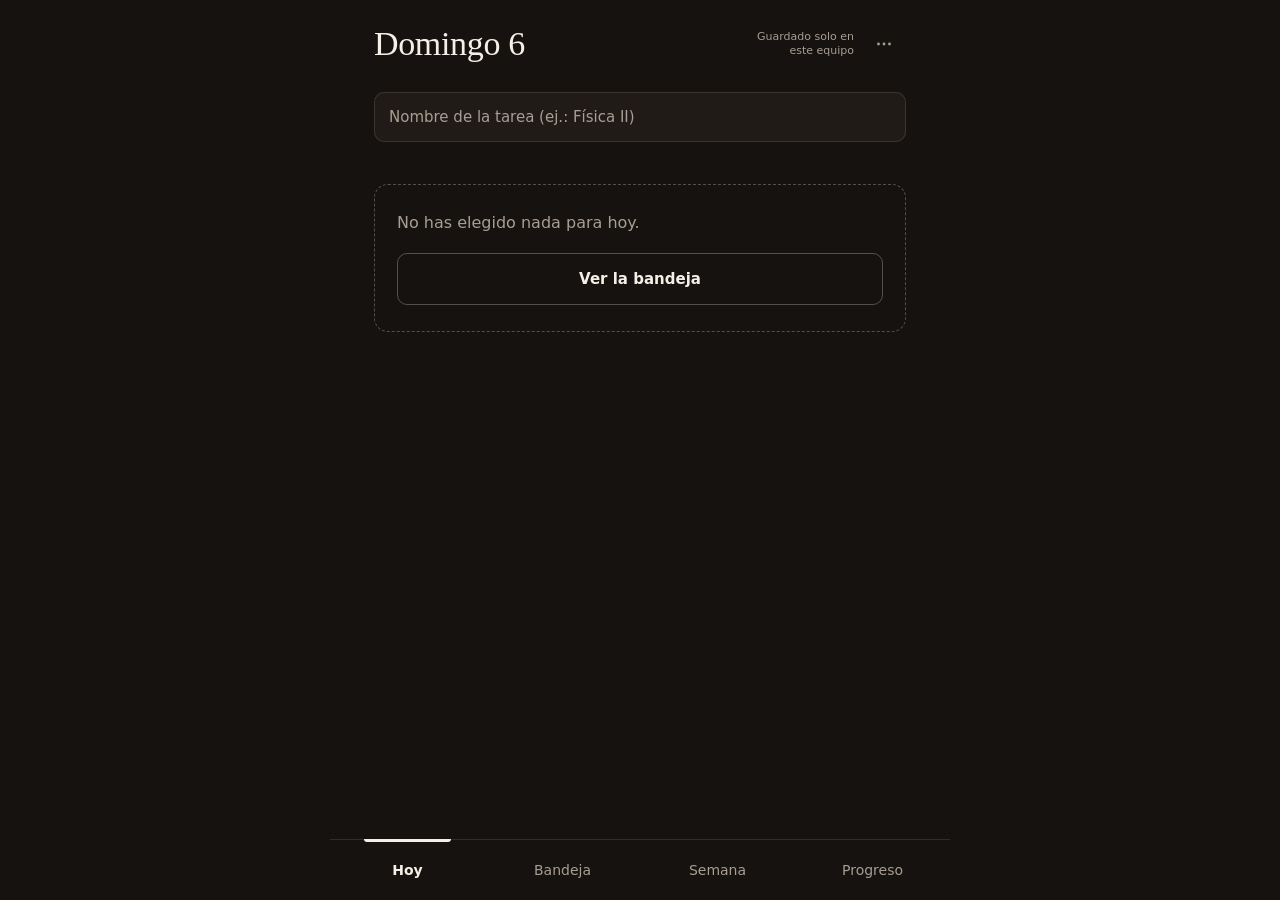
==== commit 5a5dc01a: "Rediseño visual y backend de sincronización robusto La interfaz pasa al tema taller nocturno elegido" ====
--- a/public/index.html
+++ b/public/index.html
@@ -4,273 +4,247 @@
   <meta charset="utf-8">
   <meta name="viewport" content="width=device-width, initial-scale=1, viewport-fit=cover">
   <meta name="color-scheme" content="dark">
-  <meta name="theme-color" content="#0B1018">
+  <meta name="theme-color" content="#151210">
   <title>Siguiente</title>
   <style>
-    /* Base: un cuaderno oscuro abierto, sin marco de teléfono ni textura decorativa */
+    /* Base: taller nocturno, café tostado con lino crema y un solo acento terracota */
     :root {
       color-scheme: dark;
-      --bg: #0B1018;
-      --surface: #17202C;
-      --surface-2: #202A38;
-      --text: #EEF1F5;
-      --text-dim: #B3BECD;
-      --text-faint: #A0ADBE;
-      --line: rgba(210, 222, 240, .16);
-      --accent: #8D9BFF;
-      --accent-ink: #0B1018;
-      --rail: rgba(141, 155, 255, .32);
-      --done: #CAD3E0;
-      --progress: #AAB7CB;
-      --stuck: #8795AC;
-      --font: "Segoe UI", system-ui, sans-serif;
-      --display: Georgia, "Times New Roman", serif;
+      --bg: #151210;
+      --surface: #201B17;
+      --surface-2: #2D2520;
+      --text: #F5EFE6;
+      --text-dim: #A89E92;
+      --text-faint: #756D63;
+      --line: rgba(245, 239, 230, .12);
+      --line-strong: rgba(245, 239, 230, .28);
+      --accent: #E07A43;
+      --accent-ink: #151210;
+      --done: #F5EFE6;
+      --progress: #A89E92;
+      --stuck: #756D63;
+      --font: "Trebuchet MS", "Segoe UI", system-ui, sans-serif;
+      --display: "Palatino Linotype", "Book Antiqua", Palatino, Georgia, serif;
       --maxw: 620px;
+      --r-control: 10px;
+      --r-panel: 14px;
     }
     * { box-sizing: border-box; }
     html, body { min-width: 320px; margin: 0; }
-    html { background: #080C12; }
+    html { background: var(--bg); }
     body {
       min-height: 100vh;
-      background: #080C12;
+      background: var(--bg);
       color: var(--text);
       font: 400 16px/1.5 var(--font);
       -webkit-font-smoothing: antialiased;
       -webkit-text-size-adjust: 100%;
     }
     #app {
-      position: relative;
       width: 100%; max-width: var(--maxw); min-height: 100vh;
       margin: 0 auto;
-      padding: max(25px, env(safe-area-inset-top)) clamp(24px, 6vw, 52px) calc(110px + env(safe-area-inset-bottom));
-      background: var(--bg);
-    }
-    #app::before {
-      position: absolute; top: 98px; bottom: 94px; left: 11px;
-      width: 1px; background: var(--rail); content: ""; pointer-events: none;
-    }
-    ::selection { background: rgba(141, 155, 255, .27); }
+      padding: max(22px, env(safe-area-inset-top)) clamp(22px, 6vw, 44px) calc(96px + env(safe-area-inset-bottom));
+    }
+    ::selection { background: rgba(224, 122, 67, .32); }
     button, input { font-family: inherit; }
     :focus-visible { outline: 2px solid var(--accent); outline-offset: 3px; }
     input:focus-visible { outline-offset: 1px; }
 
-    /* Cabecera: fecha legible, marca pequeña y guardado siempre visible */
-    .appbar {
-      display: flex; align-items: flex-start; gap: 12px;
-      margin-bottom: 26px; padding-bottom: 18px;
-      border-bottom: 1px solid var(--line);
-    }
+    /* Cabecera: el título es la fecha o la vista; el guardado queda a un lado */
+    .appbar { display: flex; align-items: center; gap: 12px; margin-bottom: 26px; }
     .appbar-title { min-width: 0; margin-right: auto; }
-    .appbar .wordmark { margin: 0 0 8px; color: var(--text-faint); font-size: 12px; letter-spacing: .02em; }
-    .appbar h1 { margin: 0; font-size: clamp(27px, 6vw, 34px); font-weight: 560; line-height: 1.1; letter-spacing: -.055em; }
-    .appbar-tools { display: flex; flex: none; align-items: center; gap: 9px; padding-top: 2px; }
-    .saveind { max-width: 112px; color: var(--text-faint); font-size: 11px; line-height: 1.25; text-align: right; }
+    .appbar h1 { margin: 0; font: 500 clamp(28px, 7vw, 34px)/1.1 var(--display); letter-spacing: -.01em; }
+    .appbar-tools { display: flex; flex: none; align-items: center; gap: 8px; }
+    .saveind { max-width: 112px; color: var(--text-dim); font-size: 11px; line-height: 1.25; text-align: right; }
     .iconbtn {
       display: grid; flex: none; place-items: center;
-      width: 42px; height: 42px; padding: 0;
-      border: 1px solid var(--line); border-radius: 14px;
-      background: var(--surface); color: var(--text); cursor: pointer;
-    }
+      width: 44px; height: 44px; padding: 0;
+      border: 0; border-radius: var(--r-control);
+      background: transparent; color: var(--text-dim); cursor: pointer;
+    }
+    .iconbtn:hover { background: var(--surface); color: var(--text); }
     .iconbtn svg { width: 20px; height: 20px; }
 
-    /* Captura discreta: siempre disponible, nunca compite con la acción */
+    /* Captura: una línea de escritura, siempre disponible y sin competir con la acción */
     .capture, .field input, .log-search {
-      width: 100%; min-height: 50px; padding: 12px 15px;
-      border: 1px solid var(--line); border-radius: 14px;
+      width: 100%; min-height: 50px; padding: 12px 14px;
+      border: 1px solid var(--line); border-radius: var(--r-control);
       background: var(--surface); color: var(--text);
       font: 400 15px/1.4 var(--font);
     }
-    .capture { margin-bottom: 29px; }
-    .capture::placeholder, .log-search::placeholder { color: var(--text-faint); }
-    .capture:focus, .field input:focus, .log-search:focus { border-color: var(--accent); }
-
-    /* Acciones: un índigo principal, superficies mates para lo secundario */
+    .capture { margin-bottom: 34px; }
+    .capture::placeholder, .log-search::placeholder { color: var(--text-dim); }
+    .capture:focus, .field input:focus, .log-search:focus { border-color: var(--line-strong); }
+
+    /* Botones: la terracota es solo para la acción principal; el resto es lino sobre café */
     .btn {
-      display: block; width: 100%; min-height: 50px; padding: 12px 17px;
-      border: 1px solid transparent; border-radius: 14px;
-      font: 600 15px/1.25 var(--font); text-align: center; cursor: pointer;
+      display: block; width: 100%; min-height: 52px; padding: 12px 18px;
+      border: 1px solid transparent; border-radius: var(--r-control);
+      font: 700 15px/1.25 var(--font); text-align: center; cursor: pointer;
     }
     .btn--primary { background: var(--accent); color: var(--accent-ink); }
-    .btn--quiet { border-color: var(--line); background: var(--surface-2); color: var(--text); }
-    .btn--small { width: auto; min-height: 42px; padding: 9px 13px; font-size: 13px; }
+    .btn--quiet { border-color: var(--line-strong); background: transparent; color: var(--text); }
+    .btn--text { background: transparent; color: var(--text-dim); font-weight: 500; }
+    .btn--text:hover { color: var(--text); }
+    .btn--small { width: auto; min-height: 44px; padding: 9px 14px; font-size: 13px; }
     .stack { display: flex; flex-direction: column; gap: 10px; margin-top: 22px; }
     .link {
       border: 0; background: transparent; color: var(--text-dim);
       font: 500 13px/1.4 var(--font); text-decoration: underline;
-      text-decoration-color: rgba(179, 190, 205, .55); text-underline-offset: 4px;
-      padding: 7px 0; cursor: pointer;
+      text-decoration-color: rgba(168, 158, 146, .5); text-underline-offset: 4px;
+      padding: 12px 0; cursor: pointer;
     }
     .link:hover { color: var(--text); }
-    .badge { padding: 8px 11px; border: 1px solid var(--line); border-radius: 10px; color: var(--text-dim); font-size: 12px; }
-
-    /* Hoy: el pliego principal deja espacio real a una sola acción */
-    .now-card {
-      position: relative; overflow: hidden;
-      padding: clamp(25px, 6vw, 39px) clamp(21px, 6vw, 38px) 25px;
-      border: 1px solid rgba(210, 222, 240, .18); border-radius: 26px;
-      background: #1A2432;
-    }
-    .now-card::before {
-      position: absolute; top: 27px; bottom: 27px; left: 0;
-      width: 3px; border-radius: 0 3px 3px 0;
-      background: var(--accent); content: "";
-    }
-    .now-topline { display: flex; flex-wrap: wrap; align-items: baseline; gap: 6px 15px; margin-bottom: 28px; }
-    .kicker { margin: 0; color: var(--text-dim); font-size: 12px; font-weight: 600; letter-spacing: .015em; }
-    .now-card .kicker { color: #CFD6FF; }
-    .task-context { display: inline-flex; align-items: center; min-width: 0; margin: 0; color: var(--text-dim); font-size: 13px; font-weight: 550; }
-    .task-context::before { flex: none; width: 5px; height: 5px; margin-right: 9px; border-radius: 50%; background: var(--accent); content: ""; }
-    .task-context span { overflow: hidden; text-overflow: ellipsis; white-space: nowrap; }
+    .badge { padding: 7px 10px; border: 1px solid var(--line); border-radius: 8px; color: var(--text-dim); font-size: 12px; }
+
+    /* Hoy: la acción se escribe directamente sobre el fondo, sin tarjeta */
+    .now { padding-bottom: 30px; border-bottom: 2px solid var(--line-strong); }
+    .task-context { display: block; margin: 0 0 14px; color: var(--text-dim); font-size: 14px; }
+    .task-context span { display: block; overflow: hidden; text-overflow: ellipsis; white-space: nowrap; }
     .hero {
-      max-width: 25ch; margin: 0;
-      font: 400 clamp(29px, 7vw, 38px)/1.17 var(--display);
-      letter-spacing: -.035em; overflow-wrap: anywhere;
-    }
-    .for-outcome {
-      max-width: 50ch; margin: 26px 0 0; padding-top: 18px;
-      border-top: 1px solid var(--line);
-      color: var(--text-dim); font-size: 14px; line-height: 1.55;
-    }
-    .for-outcome strong { color: var(--text); font-weight: 550; }
-    .now-actions { display: grid; grid-template-columns: minmax(0, 1fr) auto; gap: 9px; margin-top: 29px; }
-    .now-actions .btn { width: auto; }
-    .now-actions .btn--quiet { min-width: 108px; }
-    .section-label { margin: 36px 0 0; color: var(--text); font-size: 16px; font-weight: 600; letter-spacing: -.025em; }
-    .rows { list-style: none; margin: 12px 0 0; padding: 0; }
+      max-width: 22ch; margin: 0;
+      font: 500 clamp(34px, 9.5vw, 50px)/1.12 var(--display);
+      letter-spacing: -.015em; overflow-wrap: anywhere;
+    }
+    .for-outcome { max-width: 50ch; margin: 20px 0 0; color: var(--text-dim); font-size: 14px; line-height: 1.55; }
+    .for-outcome strong { color: var(--text); font-weight: 700; }
+    .now-actions { display: flex; flex-direction: column; align-items: flex-start; gap: 4px; margin-top: 32px; }
+    .now-actions .btn--primary { width: 100%; min-height: 58px; font-size: 17px; }
+    .now-actions .btn--text { width: auto; min-height: 48px; padding-left: 0; text-align: left; }
+    .section-label { margin: 34px 0 0; color: var(--text); font: 500 19px/1.3 var(--display); }
+    .rows { list-style: none; margin: 8px 0 0; padding: 0; }
     .rows > li { border-bottom: 1px solid var(--line); }
-    .later { display: flex; align-items: center; justify-content: space-between; gap: 15px; padding: 16px 0; }
-    .later .txt { flex: 1; min-width: 0; color: var(--text); font-size: 14px; line-height: 1.45; }
-    .later .sub { display: block; margin-top: 5px; color: var(--text-dim); font-size: 12px; font-weight: 400; }
+    .later { display: flex; align-items: center; justify-content: space-between; gap: 15px; padding: 10px 0; }
+    .later .txt { flex: 1; min-width: 0; color: var(--text); font-size: 15px; line-height: 1.45; }
+    .later .sub { display: block; margin-top: 4px; color: var(--text-dim); font-size: 13px; }
     .later .link { flex: none; }
 
-    /* Bandeja: entradas planas para que no se confundan con la acción actual */
+    /* Bandeja: entradas planas, separadas por una línea */
     .task { padding: 20px 0 22px; }
-    .task--captured { margin-left: -14px; padding-left: 14px; border-radius: 8px; background: rgba(141, 155, 255, .08); box-shadow: inset 2px 0 var(--accent); scroll-margin-block: 110px; }
+    .task--captured { margin: 0 -14px; padding-right: 14px; padding-left: 14px; border-radius: var(--r-panel); background: var(--surface); scroll-margin-block: 110px; }
     .task .t-topline { display: flex; flex-wrap: wrap; align-items: baseline; justify-content: space-between; gap: 6px 10px; }
-    .task .t-title { color: var(--text); font-size: 16px; font-weight: 600; }
-    .task .t-tag { padding: 3px 8px; border: 1px solid var(--line); border-radius: 9px; color: var(--text-dim); font-size: 11px; }
+    .task .t-title { color: var(--text); font: 500 19px/1.3 var(--display); }
+    .task .t-tag { padding: 3px 8px; border: 1px solid var(--line); border-radius: 8px; color: var(--text-dim); font-size: 12px; }
     .task .t-next { margin-top: 7px; color: var(--text-dim); font-size: 14px; }
-    .task .t-next.none { color: var(--text-faint); }
-    .task .t-dur { margin-top: 8px; color: var(--text-faint); font-size: 12px; }
-    .task .t-actions { display: flex; flex-wrap: wrap; align-items: center; gap: 9px; margin-top: 16px; }
+    .task .t-next.none { color: var(--text-dim); }
+    .task .t-dur { margin-top: 8px; color: var(--text-dim); font-size: 12px; }
+    .task .t-actions { display: flex; flex-wrap: wrap; align-items: center; gap: 10px; margin-top: 16px; }
     .task .field { margin: 16px 0 8px; }
-    .task #inline-action { margin: 0; background: var(--surface-2); }
-    .task .action-hint { margin: 8px 0 0; color: var(--text-faint); font-size: 12px; }
-    .task .btn--primary { border: 1px solid #61738B; background: #34445B; color: var(--text); }
-
-    /* Formularios, ajustes y avisos: un mismo vocabulario táctil */
-    .define-card, .close-card { padding: clamp(20px, 5vw, 30px); border: 1px solid var(--line); border-radius: 23px; background: var(--surface); }
-    .define-for { margin: 0; padding-bottom: 17px; border-bottom: 1px solid var(--line); color: var(--text); font-size: 17px; font-weight: 600; }
+    .task #inline-action { margin: 0; background: var(--bg); }
+    .task .action-hint { margin: 8px 0 0; color: var(--text-dim); font-size: 12px; }
+    .task .btn--primary { border-color: var(--line-strong); background: var(--text); color: var(--accent-ink); }
+
+    /* Formularios, ajustes y avisos: un mismo vocabulario */
+    .define-card, .close-card { padding: clamp(20px, 5vw, 28px); border: 1px solid var(--line); border-radius: var(--r-panel); background: var(--surface); }
+    .define-for { margin: 0; padding-bottom: 16px; border-bottom: 1px solid var(--line); color: var(--text); font: 500 19px/1.3 var(--display); }
     .field { display: block; margin-top: 18px; }
     .field span { display: block; margin-bottom: 7px; color: var(--text-dim); font-size: 13px; }
-    .q { margin: 0 0 9px; font: 400 24px/1.2 var(--display); }
-    .notice { margin: 0 0 18px; padding: 15px 16px; border: 1px solid var(--line); border-radius: 15px; background: var(--surface); color: var(--text-dim); font-size: 14px; line-height: 1.5; }
+    .q { margin: 0 0 9px; font: 500 28px/1.2 var(--display); }
+    .notice { margin: 0 0 18px; padding: 14px 16px; border: 1px solid var(--line); border-radius: var(--r-control); background: var(--surface); color: var(--text-dim); font-size: 14px; line-height: 1.5; }
     .notice.as-button { display: block; width: 100%; color: var(--text); text-align: left; cursor: pointer; }
-    .empty { margin-top: 7px; padding: 29px 25px; border: 1px solid var(--line); border-radius: 21px; background: var(--surface); color: var(--text-dim); }
-    .empty p { margin: 0 0 19px; }
+    .empty { margin-top: 8px; padding: 26px 22px; border: 1px dashed var(--line-strong); border-radius: var(--r-panel); color: var(--text-dim); }
+    .empty p { margin: 0 0 18px; }
     .empty .btn { margin-top: 6px; }
     .undobar { display: flex; align-items: baseline; justify-content: space-between; gap: 12px; }
     .undobar .link { flex: none; }
     .menu-card { padding-top: 4px; }
     .filelabel { position: relative; display: grid; place-items: center; overflow: hidden; }
     .filelabel input[type=file] { position: absolute; inset: 0; opacity: 0; cursor: pointer; }
-
-    /* Sesión: solo el tiempo es monumental, el anillo no sugiere una meta */
+    .ajustar-title { margin: 0 0 6px; font: 500 24px/1.25 var(--display); overflow-wrap: anywhere; }
+    .ajustar-note { max-width: 50ch; margin: 14px 0 0; color: var(--text-dim); font-size: 14px; line-height: 1.55; }
+    .ajustar-note strong { color: var(--text); font-weight: 700; }
+    .ajustar-note--faint { margin-top: 4px; color: var(--text-dim); }
+
+    /* Sesión: el tiempo es la única cifra grande; una barra fina muestra que corre, sin meta */
     .view--full { min-height: calc(100vh - 120px); min-height: calc(100dvh - 120px); }
     .session { display: flex; min-height: calc(100vh - 140px); min-height: calc(100dvh - 140px); flex-direction: column; }
     .session-top { padding-top: 22px; }
-    .session .task-context { margin-bottom: 17px; }
-    .session .hero { max-width: 27ch; font-size: clamp(26px, 6vw, 33px); }
-    .session .for-outcome { margin-top: 13px; padding: 0; border: 0; }
-    .ring-stage { display: grid; flex: 1; place-items: center; padding: 52px 0 48px; }
-    .ring-wrap { position: relative; width: min(66vw, 260px); height: min(66vw, 260px); }
-    .ring { width: 100%; height: 100%; transform: rotate(-90deg); }
-    .ring-track { fill: none; stroke: rgba(210, 222, 240, .17); stroke-width: 1.3; }
-    .ring-sweep { fill: none; stroke: var(--accent); stroke-width: 1.8; stroke-linecap: round; stroke-dasharray: 289.03; stroke-dashoffset: 289.03; }
-    .ring-wrap.is-paused .ring-sweep { stroke: rgba(141, 155, 255, .4); }
-    .ring-label { position: absolute; inset: 0; display: grid; place-content: center; text-align: center; }
-    .ring-label strong { color: var(--text); font: 400 clamp(27px, 8vw, 43px)/1.05 var(--display); letter-spacing: -.055em; font-variant-numeric: tabular-nums; white-space: nowrap; }
-    .ring-label span { display: block; margin-top: 12px; color: var(--text-dim); font-size: 12px; }
-    .ring-wrap.is-paused .ring-label strong { color: var(--text-dim); }
+    .session .hero { max-width: 26ch; font-size: clamp(22px, 5.5vw, 28px); line-height: 1.25; }
+    .session .for-outcome { margin-top: 12px; }
+    .tempo-stage { padding: 52px 0 44px; }
+    .tempo-time { display: block; margin: 0; color: var(--text); font: 500 clamp(52px, 16vw, 84px)/1 var(--display); letter-spacing: -.02em; font-variant-numeric: tabular-nums; }
+    .tempo-note { margin: 12px 0 0; color: var(--text-dim); font-size: 14px; }
+    .tempo { position: relative; height: 4px; margin-top: 26px; border-radius: 2px; background: var(--line); }
+    .tempo-fill { position: absolute; top: 0; left: 0; width: 12%; height: 100%; border-radius: 2px; background: var(--accent); }
+    .tempo-stage.is-paused .tempo-fill { background: var(--text-faint); }
+    .tempo-stage.is-paused .tempo-time { color: var(--text-dim); }
     .session-end { display: grid; gap: 10px; margin-top: auto; padding-bottom: 24px; }
-    .session-end .btn--primary { background: #D7DEEA; color: var(--accent-ink); }
+    .session-end .btn--primary { background: var(--text); color: var(--accent-ink); }
     .close-card { margin-top: 34px; }
-    .close-card .kicker { margin-bottom: 15px; }
-    .results { display: grid; gap: 9px; margin-top: 20px; }
-    .result { width: 100%; min-height: 54px; padding: 14px 17px; border: 1px solid var(--line); border-radius: 14px; background: var(--surface-2); color: var(--text); font: 500 15px/1.3 var(--font); text-align: left; cursor: pointer; }
-
-    /* Semana: fechas en el margen y sesiones como notas de una bitácora */
-    .week-range { margin: 0 0 15px; color: var(--text-dim); font-size: 13px; }
-    .week-stack { display: grid; gap: 4px; }
-    .day { display: grid; grid-template-columns: 62px minmax(0, 1fr); gap: 15px; padding: 18px 0; border-bottom: 1px solid var(--line); }
-    .day.today { margin: 8px -12px 0; padding: 19px 12px; border: 1px solid var(--line); border-radius: 20px; background: var(--surface); }
-    .day-head { display: flex; flex-direction: column; align-items: flex-start; gap: 2px; min-width: 0; margin: 0; padding-left: 11px; border-left: 2px solid var(--line); }
-    .day.today .day-head { border-left-color: var(--accent); }
-    .day-head .d-name { color: var(--text-dim); font-size: 12px; font-weight: 550; text-transform: capitalize; }
-    .day-head .d-date { color: var(--text); font: 400 18px/1.2 var(--display); white-space: nowrap; }
-    .day-head .d-today { margin-top: 5px; color: var(--text-dim); font-size: 11px; }
+    .close-card .kicker { margin: 0 0 12px; color: var(--text-dim); font-size: 14px; }
+    .results { display: grid; gap: 10px; margin-top: 20px; }
+    .result { width: 100%; min-height: 56px; padding: 14px 18px; border: 1px solid var(--line-strong); border-radius: var(--r-control); background: transparent; color: var(--text); font: 700 16px/1.3 var(--font); text-align: left; cursor: pointer; }
+
+    /* Semana: la fecha a la izquierda como en un cuaderno y las sesiones en columna */
+    .week-range { margin: 0 0 14px; color: var(--text-dim); font-size: 14px; }
+    .week-stack { display: grid; }
+    .day { display: grid; grid-template-columns: 64px minmax(0, 1fr); gap: 16px; padding: 18px 0; border-bottom: 1px solid var(--line); }
+    .day.today { margin: 8px -14px 0; padding: 18px 14px; border: 1px solid var(--line-strong); border-radius: var(--r-panel); background: var(--surface); }
+    .day-head { display: flex; flex-direction: column; align-items: flex-start; gap: 2px; min-width: 0; margin: 0; }
+    .day-head .d-name { color: var(--text-dim); font-size: 13px; font-weight: 400; text-transform: capitalize; }
+    .day-head .d-date { color: var(--text); font: 500 19px/1.2 var(--display); white-space: nowrap; }
+    .day-head .d-today { margin-top: 4px; color: var(--text); font-size: 12px; font-weight: 700; }
     .day-body { min-width: 0; }
-    .day-body .d-total { margin: 0 0 7px; color: var(--text-dim); font-size: 12px; font-variant-numeric: tabular-nums; }
+    .day-body .d-total { margin: 0 0 7px; color: var(--text-dim); font-size: 13px; font-variant-numeric: tabular-nums; }
     .day-items { list-style: none; margin: 0; padding: 0; }
-    .d-item { display: grid; grid-template-columns: 36px minmax(0, 1fr) auto; align-items: baseline; gap: 8px; padding: 9px 0; border-top: 1px solid var(--line); color: var(--text); font-size: 13px; line-height: 1.4; }
-    .d-item .d-time, .d-item .d-dur { color: var(--text-dim); font-size: 11px; font-variant-numeric: tabular-nums; white-space: nowrap; }
+    .d-item { display: grid; grid-template-columns: 40px minmax(0, 1fr) auto; align-items: baseline; gap: 8px; padding: 9px 0; border-top: 1px solid var(--line); color: var(--text); font-size: 14px; line-height: 1.4; }
+    .d-item .d-time, .d-item .d-dur { color: var(--text-dim); font-size: 12px; font-variant-numeric: tabular-nums; white-space: nowrap; }
     .d-item .d-task { min-width: 0; overflow-wrap: anywhere; }
     .day-plan { margin-top: 14px; padding-top: 11px; border-top: 1px solid var(--line); }
     .day-body > .day-plan:first-child { margin-top: 0; padding-top: 0; border-top: 0; }
-    .day-plan-label { margin: 0 0 4px; color: var(--text-dim); font-size: 12px; }
+    .day-plan-label { margin: 0 0 4px; color: var(--text-dim); font-size: 13px; }
     .day-plan .d-item { grid-template-columns: minmax(0, 1fr); border-top: 0; color: var(--text-dim); }
-    .day-empty { margin: 1px 0 0; color: var(--text-faint); font-size: 13px; }
-
-    /* Progreso: resumen en filas y registro sin paneles repetidos */
-    .panel { padding: 7px 20px; border: 1px solid var(--line); border-radius: 20px; background: var(--surface); }
-    .panel-note { margin: 12px 0 3px; color: var(--text-dim); font-size: 12px; }
+    .day-empty { margin: 1px 0 0; color: var(--text-dim); font-size: 14px; }
+
+    /* Progreso: cifras en filas y registro sin paneles repetidos */
+    .panel { padding: 6px 20px; border: 1px solid var(--line); border-radius: var(--r-panel); background: var(--surface); }
+    .panel-note { margin: 12px 0 3px; color: var(--text-dim); font-size: 13px; }
     .figures { display: grid; }
     .figure { display: flex; align-items: baseline; justify-content: space-between; gap: 12px; padding: 12px 0; }
     .figure + .figure { border-top: 1px solid var(--line); }
-    .figure strong { order: 1; color: var(--text); font: 400 20px/1.2 var(--display); font-variant-numeric: tabular-nums; white-space: nowrap; }
+    .figure strong { order: 1; color: var(--text); font: 500 22px/1.2 var(--display); font-variant-numeric: tabular-nums; white-space: nowrap; }
     .figure span { color: var(--text-dim); font-size: 14px; line-height: 1.4; }
-    .log-controls { display: grid; gap: 12px; margin: 17px 0 4px; }
+    .log-controls { display: grid; gap: 12px; margin: 16px 0 4px; }
     .log-search { min-height: 48px; }
-    .log-month { display: flex; align-items: center; justify-content: space-between; gap: 12px; border: 1px solid var(--line); border-radius: 14px; background: var(--surface); }
+    .log-month { display: flex; align-items: center; justify-content: space-between; gap: 12px; border: 1px solid var(--line); border-radius: var(--r-control); background: var(--surface); }
     .log-month span { color: var(--text); font-size: 14px; text-align: center; }
-    .log-month-btn { flex: none; width: 46px; height: 46px; border: 0; border-radius: 13px; background: transparent; color: var(--text); font: 22px/1 var(--font); cursor: pointer; }
+    .log-month-btn { flex: none; width: 48px; height: 48px; border: 0; border-radius: var(--r-control); background: transparent; color: var(--text); font: 22px/1 var(--font); cursor: pointer; }
     .log { list-style: none; margin: 0; padding: 0; }
     .log > li { padding: 20px 0; border-bottom: 1px solid var(--line); }
-    .log-head { display: grid; grid-template-columns: minmax(0, 1fr) auto; align-items: baseline; gap: 4px 10px; color: var(--text-dim); font-size: 12px; }
-    .log-head .l-task { grid-column: 1; grid-row: 1; min-width: 0; color: var(--text); font: 400 18px/1.3 var(--display); overflow-wrap: anywhere; }
+    .log-head { display: grid; grid-template-columns: minmax(0, 1fr) auto; align-items: baseline; gap: 4px 10px; color: var(--text-dim); font-size: 13px; }
+    .log-head .l-task { grid-column: 1; grid-row: 1; min-width: 0; color: var(--text); font: 500 19px/1.3 var(--display); overflow-wrap: anywhere; }
     .log-head .l-dur { grid-column: 2; grid-row: 1; font-variant-numeric: tabular-nums; white-space: nowrap; }
     .log-head > span:first-child { grid-column: 1 / -1; grid-row: 2; }
-    .log-outcome { display: flex; align-items: baseline; gap: 8px; margin-top: 9px; color: var(--text-dim); font-size: 12px; }
-    .log-step { display: block; margin: 7px 0 0; color: var(--text-dim); font-size: 12px; overflow-wrap: anywhere; }
+    .log-outcome { display: flex; align-items: baseline; gap: 8px; margin-top: 9px; color: var(--text-dim); font-size: 13px; }
+    .log-step { display: block; margin: 7px 0 0; color: var(--text-dim); font-size: 13px; overflow-wrap: anywhere; }
     .log-empty { margin: 19px 0; color: var(--text-dim); font-size: 14px; }
-    .dot { flex: none; width: 7px; height: 7px; border-radius: 50%; background: var(--text-dim); transform: translateY(-1px); }
+    .dot { flex: none; width: 8px; height: 8px; border-radius: 50%; background: var(--text-dim); transform: translateY(-1px); }
     .dot--done { background: var(--done); }
-    .dot--progress { background: var(--progress); }
-    .dot--stuck { background: var(--stuck); }
-
-    /* Navegación flotante: cuatro destinos estables, sin competir con el contenido */
-    .tabbar { position: fixed; z-index: 10; bottom: max(13px, env(safe-area-inset-bottom)); left: 50%; display: grid; grid-template-columns: repeat(4, minmax(0, 1fr)); width: min(calc(100% - 28px), 560px); padding: 7px; transform: translateX(-50%); border: 1px solid rgba(210, 222, 240, .2); border-radius: 21px; background: #1B2532; box-shadow: 0 12px 32px rgba(0, 0, 0, .4); }
-    .tab { display: grid; place-items: center; align-content: center; gap: 5px; min-height: 58px; padding: 7px 3px; border: 0; border-radius: 14px; background: transparent; color: var(--text-dim); font: 500 11px/1 var(--font); cursor: pointer; }
-    .tab svg { width: 20px; height: 20px; fill: none; stroke: currentColor; stroke-width: 1.6; stroke-linecap: round; stroke-linejoin: round; }
-    .tab[aria-current="page"] { background: rgba(238, 241, 245, .09); color: var(--text); }
+    .dot--progress { background: transparent; box-shadow: inset 0 0 0 2px var(--progress); }
+    .dot--stuck { background: transparent; box-shadow: inset 0 0 0 2px var(--stuck); }
+
+    /* Navegación: barra pegada al borde inferior, texto sin iconos y una línea marca la vista actual */
+    .tabbar { position: fixed; z-index: 10; right: 0; bottom: 0; left: 0; display: grid; grid-template-columns: repeat(4, minmax(0, 1fr)); width: 100%; max-width: var(--maxw); margin: 0 auto; padding-bottom: env(safe-area-inset-bottom); border-top: 1px solid var(--line); background: var(--bg); }
+    .tab { position: relative; min-height: 60px; padding: 8px 4px; border: 0; background: transparent; color: var(--text-dim); font: 500 14px/1 var(--font); cursor: pointer; }
+    .tab:hover { color: var(--text); }
+    .tab[aria-current="page"] { color: var(--text); font-weight: 700; }
+    .tab[aria-current="page"]::before { position: absolute; top: -1px; right: 22%; left: 22%; height: 3px; border-radius: 0 0 3px 3px; background: var(--text); content: ""; }
     .btn, .tab, .iconbtn, .link, .result, .filelabel, .log-month-btn { -webkit-tap-highlight-color: transparent; touch-action: manipulation; }
 
     /* Pantallas estrechas: el indicador de guardado sigue visible */
     @media (max-width: 350px) {
       #app { padding-right: 18px; padding-left: 18px; }
-      #app::before { left: 7px; }
       .appbar h1 { font-size: 26px; }
       .saveind { max-width: 76px; font-size: 10px; }
-      .now-card { padding-right: 18px; padding-left: 21px; }
-      .hero { font-size: 28px; }
-      .now-actions .btn--quiet { min-width: 89px; }
-      .day { grid-template-columns: 53px minmax(0, 1fr); gap: 9px; }
+      .hero { font-size: 30px; }
+      .day { grid-template-columns: 54px minmax(0, 1fr); gap: 10px; }
       .day-head .d-date { font-size: 16px; }
-      .d-item { grid-template-columns: 33px minmax(0, 1fr) auto; gap: 5px; }
+      .d-item { grid-template-columns: 34px minmax(0, 1fr) auto; gap: 5px; }
     }
     @media (prefers-reduced-motion: no-preference) {
-      .btn, .tab, .iconbtn, .result, .log-month-btn { transition: background-color .15s ease, transform .12s ease; }
+      .btn, .tab, .iconbtn, .result, .log-month-btn { transition: background-color .15s ease, color .15s ease, transform .12s ease; }
       .btn:active, .result:active, .log-month-btn:active { transform: scale(.98); }
+      .tempo-fill { transition: left 1s linear; }
     }
 
     /* Impresión: papel blanco y únicamente el registro del mes visible */
@@ -279,7 +253,7 @@
       :root { color-scheme: light; }
       html, body, #app { min-height: 0; background: #fff !important; color: #111; }
       #app { max-width: none; margin: 0; padding: 0; }
-      #app::before, .appbar, .capture, .tabbar, .view > :not(.log) { display: none !important; }
+      .appbar, .capture, .tabbar, .view > :not(.log) { display: none !important; }
       .view, .log { padding: 0; border: 0; }
       .log { display: block; margin: 0; }
       .log::before { display: block; margin-bottom: 12mm; content: "Registro — " attr(data-month); font-size: 18pt; font-weight: 600; }
@@ -361,61 +335,241 @@
       return t ? { 'Authorization': 'Bearer ' + t } : {};
     }
 
+    // estado venido de fuera, migrado y validado; null si no es usable
+    function usableRemote(s) {
+      if (!s || typeof s !== 'object' || Array.isArray(s)) return null;
+      var m = Core.migrate(s);
+      return Core.validateState(m).ok ? m : null;
+    }
+
     var RemoteAdapter = {
+      etag: null, // ETag del último GET/PUT: la revisión que este equipo cree vigente
       load: function () {
+        var self = this;
         return fetch(SYNC_PATH, { headers: authHeaders(), cache: 'no-store' }).then(function (res) {
           if (!res.ok) throw new Error('estado remoto no disponible');
+          self.etag = res.headers.get('ETag');
           return res.json();
         }).then(function (body) {
-          return body && body.state ? body.state : null;
+          if (!body || !body.state) return null;
+          // un estado remoto con forma inválida se descarta y se sigue con la copia local
+          var state = usableRemote(body.state);
+          if (!state) throw new Error('estado remoto inválido');
+          return state;
         });
       },
       save: function (state) {
+        var self = this;
+        // sin ETag conocido el PUT saldría incondicional: primero un GET de sondeo y el
+        // resultado entra por la vía de conflicto, que fusiona antes de reintentar
+        if (!self.etag) {
+          return self.load().then(function (loaded) {
+            var e = new Error('conflicto de revisión');
+            e.conflict = true;
+            e.state = loaded;
+            throw e;
+          });
+        }
+        var headers = Object.assign({ 'Content-Type': 'application/json' }, authHeaders());
+        // precondición de revisión: solo se envía cuando hay un ETag conocido
+        headers['If-Match'] = self.etag;
         return fetch(SYNC_PATH, {
           method: 'PUT',
-          headers: Object.assign({ 'Content-Type': 'application/json' }, authHeaders()),
+          headers: headers,
           body: JSON.stringify(state)
         }).then(function (res) {
-          if (!res.ok) throw new Error('no se pudo guardar en el servidor');
+          var etag = res.headers.get('ETag');
+          if (etag) self.etag = etag;
+          if (res.status !== 409) {
+            if (!res.ok) throw new Error('no se pudo guardar en el servidor');
+            return state;
+          }
+          // 409: la revisión cambió en la nube; el error lleva el estado vigente para fusionar
+          return res.json().then(function (body) {
+            var e = new Error('conflicto de revisión');
+            e.conflict = true;
+            e.state = usableRemote(body && body.state);
+            throw e;
+          }, function () {
+            var e = new Error('conflicto de revisión');
+            e.conflict = true;
+            e.state = null;
+            throw e;
+          });
         });
       }
     };
 
+    // ---------- copia base: último estado que este equipo confirmó sincronizado ----------
+    // misma persistencia que LocalStorageAdapter con clave propia; solo la toca el
+    // adaptador compuesto, como ancestro de la fusión de tres vías
+    var BaselineAdapter = Object.assign({}, LocalStorageAdapter, { key: 'siguiente.syncbase.v1' });
+
     function noop() {}
-    function revisionOf(s) { return (s && typeof s.revision === 'number') ? s.revision : -1; }
+
+    // igualdad profunda de valores planos: el orden de las claves no cuenta
+    function statesEqual(a, b) {
+      if (a === b) return true;
+      if (!a || !b || typeof a !== 'object' || typeof b !== 'object') return false;
+      if (Array.isArray(a) !== Array.isArray(b)) return false;
+      if (Array.isArray(a)) {
+        return a.length === b.length && a.every(function (x, i) { return statesEqual(x, b[i]); });
+      }
+      var ka = Object.keys(a);
+      return ka.length === Object.keys(b).length && ka.every(function (k) {
+        return Object.prototype.hasOwnProperty.call(b, k) && statesEqual(a[k], b[k]);
+      });
+    }
 
     // ---------- adaptador compuesto: local nunca pierde datos, remoto sincroniza si puede ----------
     // respeta el mismo contrato load()/save(state); ni el núcleo ni las vistas lo notan
-    function makeCompositeAdapter(local, remote) {
+    function makeCompositeAdapter(local, remote, baseline) {
+      var baseState = null;          // último estado remoto válido que este equipo confirmó
+      var queue = Promise.resolve(); // los guardados van en serie: nunca dos PUT a la vez
+
+      // encadena un trabajo tras el guardado en curso y devuelve su promesa
+      function enqueue(job) {
+        var run = queue.then(function () { return job(); });
+        queue = run.then(noop, noop);
+        return run;
+      }
+
+      // adopta un estado ya sincronizado: base en memoria y copias en local y baseline
+      function adopt(state) {
+        baseState = state;
+        local.save(state).then(noop, noop);
+        baseline.save(state).then(noop, noop);
+      }
+
+      // sube un estado con su If-Match; ante un 409 fusiona con el estado vigente y
+      // reintenta con el ETag nuevo, hasta 3 veces; al agotar los reintentos o si la
+      // fusión no es válida, el error sale marcado y lo local queda intacto
+      function upload(state) {
+        var pending = state;
+        var retries = 0;
+        function failSync(e) {
+          SYNC = 'localonly';
+          if (e) e.exhausted = true;
+          return Promise.reject(e);
+        }
+        function attempt() {
+          return remote.save(pending).then(function (accepted) {
+            adopt(accepted);
+            SYNC = 'ok';
+            return accepted;
+          }, function (e) {
+            if (e && e.conflict === true) {
+              // la nube quedó vacía o ilegible: se reintenta tal cual contra el ETag nuevo
+              if (!e.state) {
+                if (retries < 3) { retries += 1; return attempt(); }
+                return failSync(e);
+              }
+              // la nube ya tiene exactamente esto: se adopta sin otra revisión ni PUT
+              if (statesEqual(e.state, pending)) {
+                adopt(e.state);
+                SYNC = 'ok';
+                return e.state;
+              }
+              if (retries < 3) {
+                retries += 1;
+                var merged = Core.mergeStates(baseState, pending, e.state, now());
+                if (merged.ok) {
+                  pending = merged.state;
+                  return attempt();
+                }
+                return failSync(new Error(merged.error || 'fusión inválida'));
+              }
+              return failSync(e);
+            }
+            SYNC = 'localonly';
+            return Promise.reject(e);
+          });
+        }
+        return attempt();
+      }
+
+      // subida en segundo plano durante la carga: su resultado solo mueve el indicador
+      function enqueueUpload(state) {
+        enqueue(function () { return upload(state); }).then(noop, noop);
+      }
+
       return {
         load: function () {
           return Promise.all([
             local.load(),
+            baseline.load(),
             remote.load().then(function (v) { return { ok: true, value: v }; }, function () { return { ok: false }; })
-          ]).then(function (pair) {
-            var localState = pair[0];
-            var r = pair[1];
+          ]).then(function (triple) {
+            var localState = usableRemote(triple[0]);
+            baseState = usableRemote(triple[1]);
+            var r = triple[2];
             if (!r.ok) { SYNC = 'localonly'; return localState; }
-            SYNC = 'ok';
-            var remoteState = r.value;
-            // remoto vacío: se sube lo local como punto de partida
+            var remoteState = usableRemote(r.value);
+            // remoto vacío: lo local sube como punto de partida, contra el ETag "empty"
             if (!remoteState) {
-              if (localState) remote.save(localState).then(noop, function () { SYNC = 'localonly'; });
+              SYNC = 'ok';
+              if (localState) enqueueUpload(localState);
               return localState;
             }
-            // lo local va por delante (cambios sin sincronizar): se sube y se conserva
-            if (localState && revisionOf(localState) > revisionOf(remoteState)) {
-              remote.save(localState).then(noop, function () { SYNC = 'localonly'; });
+            // sin copia local: la nube manda y queda de base
+            if (!localState) {
+              SYNC = 'ok';
+              adopt(remoteState);
+              return remoteState;
+            }
+            if (statesEqual(localState, remoteState)) {
+              SYNC = 'ok';
+              adopt(localState);
               return localState;
             }
-            // el remoto manda: se cachea en local
-            local.save(remoteState).then(noop, noop);
-            return remoteState;
+            // un solo lado cambió desde la base: se conserva el otro sin fusionar
+            if (baseState && statesEqual(localState, baseState)) {
+              SYNC = 'ok';
+              adopt(remoteState);
+              return remoteState;
+            }
+            if (baseState && statesEqual(remoteState, baseState)) {
+              SYNC = 'ok';
+              enqueueUpload(localState);
+              return localState;
+            }
+            // cambios en ambos lados: fusión a tres vías (conservadora si no hay base válida)
+            var merged = Core.mergeStates(baseState, localState, remoteState, now());
+            if (!merged.ok) { SYNC = 'localonly'; return localState; }
+            SYNC = 'ok';
+            local.save(merged.state).then(noop, noop);
+            enqueueUpload(merged.state);
+            return merged.state;
           });
         },
         save: function (state) {
+          // lo pedido se guarda en local de inmediato: la cola del remoto nunca lo retiene;
+          // la base se captura al pedir el guardado y, si otra escritura encolada la avanzó,
+          // lo que se sube se reconcilia con la base nueva para no perder su fusión
+          var capturedBase = baseState;
           return local.save(state).then(function () {
-            return remote.save(state).then(function () { SYNC = 'ok'; }, function () { SYNC = 'localonly'; });
+            return enqueue(function () {
+              var pending = state;
+              if (baseState && baseState !== capturedBase) {
+                var rec = Core.mergeStates(capturedBase, pending, baseState, now());
+                if (!rec.ok) {
+                  SYNC = 'localonly';
+                  var invalid = new Error(rec.error || 'fusión inválida');
+                  invalid.exhausted = true;
+                  throw invalid;
+                }
+                pending = rec.state;
+              }
+              return local.save(pending).then(function () {
+                return upload(pending).then(function (accepted) {
+                  return accepted;
+                }, function (e) {
+                  // conflicto sin resolver: el guardado falla y lo local queda como estaba
+                  if (e && e.exhausted) throw e;
+                  return pending; // remoto caído: queda en local y SYNC ya es 'localonly'
+                });
+              });
+            });
           });
         }
       };
@@ -425,7 +579,7 @@
     function makeAdapter() {
       if (location.protocol === 'file:' || !location.host) { SYNC = 'off'; return LocalStorageAdapter; }
       SYNC = 'ok';
-      return makeCompositeAdapter(LocalStorageAdapter, RemoteAdapter);
+      return makeCompositeAdapter(LocalStorageAdapter, RemoteAdapter, BaselineAdapter);
     }
 
     // ---------- reloj y fecha que la interfaz inyecta al núcleo ----------
@@ -489,6 +643,7 @@
     var elapsedTimer = null;              // solo repinta el tiempo transcurrido
     var UNDO = null;                      // { state, label } del deshacer breve
     var undoTimer = null;                 // temporizador del aviso de deshacer
+    var saveSeq = 0;                      // número del último guardado pedido: una respuesta vieja no pisa el indicador
     var REDUCE = false;
     try { REDUCE = window.matchMedia('(prefers-reduced-motion: reduce)').matches; } catch (e) {}
 
@@ -562,11 +717,9 @@
       return 'Te trabaste';
     }
 
-    // desfase del trazo del anillo: una vuelta completa por hora, solo señal de que el tiempo corre
-    function ringOffset(ms) {
-      var circumference = 289.03;
-      var fraction = ((ms / 1000) % 3600) / 3600;
-      return (circumference * (1 - fraction)).toFixed(2);
+    // posición de la marca sobre la línea: una pasada por hora, solo señal de que el tiempo corre (no se llena ni marca una meta)
+    function tempoPos(ms) {
+      return (((ms / 1000) % 3600) / 3600 * 88).toFixed(2);
     }
 
     // ---------- guardado ----------
@@ -577,12 +730,23 @@
       STATE = Core.stampSave(next, now());
       SAVE = 'saving';
       render();
-      adapter.save(STATE).then(function () {
-        SAVE = 'saved';
-        refreshSaveIndicator();
+      var submitted = STATE;
+      var seq = ++saveSeq;
+      adapter.save(submitted).then(function (resolved) {
+        // si el guardado devolvió una fusión y la interfaz no avanzó, se adopta esa versión
+        if (resolved && typeof resolved === 'object' && STATE === submitted) {
+          STATE = usableState(resolved);
+          render();
+        }
+        if (seq === saveSeq) {
+          SAVE = 'saved';
+          refreshSaveIndicator();
+        }
       }, function () {
-        SAVE = 'error';
-        refreshSaveIndicator();
+        if (seq === saveSeq) {
+          SAVE = 'error';
+          refreshSaveIndicator();
+        }
       });
     }
 
@@ -853,15 +1017,8 @@
       apply(s);
     }
 
-    // ---------- iconos: un único trazo consistente para toda la navegación ----------
-    function svgIcon(inner) {
-      return '<svg viewBox="0 0 20 20" aria-hidden="true">' + inner + '</svg>';
-    }
+    // ---------- iconos: solo los dos del botón de menú; la navegación inferior es texto ----------
     var ICON = {
-      hoy: svgIcon('<circle cx="10" cy="11" r="6"/><path d="M10 3v1.6"/>'),
-      bandeja: svgIcon('<path d="M3 12l2.2-6.6A1.5 1.5 0 016.6 4.4h6.8a1.5 1.5 0 011.4 1L17 12"/><path d="M3 12v3.6A1.4 1.4 0 004.4 17h11.2a1.4 1.4 0 001.4-1.4V12"/><path d="M3 12h3.6l1 2h4.8l1-2H17"/>'),
-      semana: svgIcon('<rect x="3" y="4.5" width="14" height="12.5" rx="1.6"/><path d="M3 8.5h14M7 3v3M13 3v3"/>'),
-      progreso: svgIcon('<path d="M4.5 16v-3.5M10 16V7M15.5 16v-6"/>'),
       menu: '<svg viewBox="0 0 20 20" aria-hidden="true" fill="currentColor" stroke="none"><circle cx="4.5" cy="10" r="1.4"/><circle cx="10" cy="10" r="1.4"/><circle cx="15.5" cy="10" r="1.4"/></svg>',
       close: '<svg viewBox="0 0 20 20" aria-hidden="true" fill="none" stroke="currentColor" stroke-width="1.7" stroke-linecap="round"><path d="M5.5 5.5l9 9M14.5 5.5l-9 9"/></svg>'
     };
@@ -910,7 +1067,7 @@
       var editing = VIEW.name === 'definir' && findTaskUi(VIEW.taskId);
       var title = VIEW.menu ? 'Menú' : (editing && editing.nextAction ? 'Editar acción' : (titles[VIEW.name] || 'Siguiente'));
       return '<div class="appbar">' +
-        '<div class="appbar-title"><p class="wordmark">Siguiente</p><h1>' + esc(title) + '</h1></div>' +
+        '<div class="appbar-title"><h1>' + esc(title) + '</h1></div>' +
         '<div class="appbar-tools"><span class="saveind" id="saveind">' + esc(saveText()) + '</span>' +
         '<button type="button" class="iconbtn" data-action="toggle-menu" aria-label="' +
           (VIEW.menu ? 'Cerrar menú' : 'Menú') + '">' + (VIEW.menu ? ICON.close : ICON.menu) + '</button></div>' +
@@ -927,16 +1084,16 @@
     // navegación inferior de cuatro secciones
     function tabbarHtml() {
       var items = [
-        ['hoy', 'Hoy', ICON.hoy],
-        ['bandeja', 'Bandeja', ICON.bandeja],
-        ['semana', 'Semana', ICON.semana],
-        ['progreso', 'Progreso', ICON.progreso]
+        ['hoy', 'Hoy'],
+        ['bandeja', 'Bandeja'],
+        ['semana', 'Semana'],
+        ['progreso', 'Progreso']
       ];
       return '<nav class="tabbar" aria-label="Secciones">' + items.map(function (it) {
         var isCurrent = !VIEW.menu && (VIEW.name === it[0] || (it[0] === 'hoy' && (VIEW.name === 'ajustar' || (VIEW.name === 'definir' && VIEW.back === 'hoy'))));
         var current = isCurrent ? ' aria-current="page"' : '';
         return '<button type="button" class="tab" data-action="go" data-view="' + it[0] + '"' + current + '>' +
-          it[2] + '<span>' + it[1] + '</span></button>';
+          it[1] + '</button>';
       }).join('') + '</nav>';
     }
 
@@ -979,23 +1136,22 @@
       var first = plan[0];
       var rest = plan.slice(1);
       var html = sessionBanner();
-      html += '<section class="now-card"><div class="now-topline">' +
-        '<p class="kicker">AHORA</p>' +
+      html += '<section class="now">' +
         (first.task.title !== first.task.nextAction
           ? '<p class="task-context"><span>' + esc(first.task.title) + '</span></p>' : '') +
-        '</div><p class="hero">' + esc(first.task.nextAction) + '</p>';
+        '<p class="hero">' + esc(first.task.nextAction) + '</p>';
       if (first.task.outcome) {
         html += '<p class="for-outcome"><strong>Para:</strong> ' + esc(first.task.outcome) + '</p>';
       }
       html += '<div class="now-actions">' +
         '<button type="button" class="btn btn--primary" data-action="start" data-id="' + esc(first.task.id) + '">Empezar</button>' +
-        '<button type="button" class="btn btn--quiet" data-action="adjust" data-id="' + esc(first.task.id) + '">Ajustar</button>' +
+        '<button type="button" class="btn btn--text" data-action="adjust" data-id="' + esc(first.task.id) + '">Ajustar</button>' +
       '</div></section>';
       if (rest.length) {
         html += '<p class="section-label">Después</p><ul class="rows tight">';
         rest.forEach(function (it) {
           var detail = it.task.title !== it.task.nextAction ? esc(it.task.title) : '';
-          if (it.task.outcome) detail += (detail ? ' · ' : '') + 'Para: ' + esc(it.task.outcome);
+          if (it.task.outcome) detail += (detail ? '<br>' : '') + 'Para: ' + esc(it.task.outcome);
           html += '<li class="later"><span class="txt">' + esc(it.task.nextAction) +
             (detail ? '<span class="sub">' + detail + '</span>' : '') +
             '</span><button type="button" class="link" data-action="tofirst" data-id="' + esc(it.task.id) + '">Subir</button></li>';
@@ -1087,19 +1243,18 @@
       }
       var totalMs = Core.taskTotalDuration(STATE, task.id);
       var html = '<section class="define-card">' +
-        '<p class="kicker">AJUSTAR TAREA</p>' +
-        '<p class="hero" style="font-size: 22px; margin-bottom: 6px;">' + esc(task.title) + '</p>';
+        '<p class="ajustar-title">' + esc(task.title) + '</p>';
       if (task.nextAction && task.nextAction !== task.title) {
-        html += '<p class="for-outcome"><strong>Siguiente acción:</strong> ' + esc(task.nextAction) + '</p>';
+        html += '<p class="ajustar-note"><strong>Siguiente acción:</strong> ' + esc(task.nextAction) + '</p>';
       }
       if (task.outcome) {
-        html += '<p class="for-outcome"><strong>Para:</strong> ' + esc(task.outcome) + '</p>';
+        html += '<p class="ajustar-note"><strong>Para:</strong> ' + esc(task.outcome) + '</p>';
       }
       if (totalMs > 0) {
-        html += '<p class="for-outcome" style="color: var(--text-faint); margin-top: 4px;">Tiempo acumulado: ' + esc(fmtDur(totalMs)) + '</p>';
-      }
-      html += '<div class="stack" style="margin-top: 24px;">' +
-        '<button type="button" class="btn btn--primary" data-action="adjust-edit" data-id="' + esc(task.id) + '">Editar acción</button>' +
+        html += '<p class="ajustar-note ajustar-note--faint">Tiempo acumulado: ' + esc(fmtDur(totalMs)) + '</p>';
+      }
+      html += '<div class="stack">' +
+        '<button type="button" class="btn btn--quiet" data-action="adjust-edit" data-id="' + esc(task.id) + '">Editar acción</button>' +
         '<button type="button" class="btn btn--quiet" data-action="adjust-remove" data-id="' + esc(task.id) + '">Quitar del plan de hoy</button>' +
         '<button type="button" class="btn btn--quiet" data-action="adjust-pause" data-id="' + esc(task.id) + '">Pausar esta tarea</button>' +
         '<button type="button" class="btn btn--quiet" data-action="adjust-reschedule" data-id="' + esc(task.id) + '">Mover a otro día…</button>' +
@@ -1121,9 +1276,8 @@
       d.setDate(d.getDate() + 1);
       var manana = d.getFullYear() + '-' + pad(d.getMonth() + 1) + '-' + pad(d.getDate());
       var html = '<section class="define-card">' +
-        '<p class="kicker">MOVER A OTRO DÍA</p>' +
-        '<p class="hero" style="font-size: 22px; margin-bottom: 6px;">' + esc(task.title) + '</p>' +
-        '<p class="for-outcome">Cambias el día en que vas a trabajarla; su fecha límite no se toca.</p>';
+        '<p class="ajustar-title">' + esc(task.title) + '</p>' +
+        '<p class="ajustar-note">Cambias el día en que vas a trabajarla; su fecha límite no se toca.</p>';
       if (VIEW.rescheduleError) {
         html += '<p class="notice">' + esc(VIEW.rescheduleError) + '</p>';
       }
@@ -1146,7 +1300,7 @@
       return VIEW.name === 'cerrar' ? cerrarHtml() : sesionHtml(s);
     }
 
-    // sesión en curso: acción, anillo con el tiempo transcurrido, pausa y cierre
+    // sesión en curso: acción, tiempo transcurrido con su barra, pausa y cierre
     function sesionHtml(s) {
       var task = findTaskUi(s.taskId);
       var ms = Core.sessionDuration(s, now());
@@ -1162,17 +1316,13 @@
       if (task && task.outcome) {
         html += '<p class="for-outcome">Para: ' + esc(task.outcome) + '</p>';
       }
-      html += '</div><div class="ring-stage"><div class="ring-wrap' + (paused ? ' is-paused' : '') + '">' +
-        '<svg class="ring" viewBox="0 0 100 100" aria-hidden="true">' +
-          '<circle class="ring-track" cx="50" cy="50" r="46"></circle>' +
-          '<circle class="ring-sweep" cx="50" cy="50" r="46" style="stroke-dashoffset:' + ringOffset(ms) + '"></circle>' +
-        '</svg>' +
-        '<div class="ring-label"><strong id="elapsed">' + esc(fmtDur(ms)) + '</strong>' +
-          (paused
-            ? '<span>en pausa desde las ' + esc(fmtClock(s.pausedAt)) + '</span>'
-            : '<span>desde las ' + esc(fmtClock(s.startedAt)) + '</span>') +
-        '</div>' +
-      '</div></div>';
+      html += '</div><div class="tempo-stage' + (paused ? ' is-paused' : '') + '">' +
+        '<strong class="tempo-time" id="elapsed">' + esc(fmtDur(ms)) + '</strong>' +
+        '<div class="tempo" aria-hidden="true"><div class="tempo-fill" style="left:' + tempoPos(ms) + '%"></div></div>' +
+        (paused
+          ? '<p class="tempo-note">en pausa desde las ' + esc(fmtClock(s.pausedAt)) + '</p>'
+          : '<p class="tempo-note">desde las ' + esc(fmtClock(s.startedAt)) + '</p>') +
+      '</div>';
       html += '<div class="session-end">' +
         '<button type="button" class="btn btn--primary" data-action="finish">Listo</button>' +
         '<button type="button" class="btn btn--quiet" data-action="session-pause-toggle">' + (paused ? 'Reanudar' : 'Pausar') + '</button>' +
@@ -1510,8 +1660,8 @@
       var ms = Core.sessionDuration(s, now());
       el.textContent = fmtDur(ms);
       if (!REDUCE) {
-        var sweep = document.querySelector('.ring-sweep');
-        if (sweep) sweep.style.strokeDashoffset = ringOffset(ms);
+        var fill = document.querySelector('.tempo-fill');
+        if (fill) fill.style.left = tempoPos(ms) + '%';
       }
     }
     function stopElapsed() {
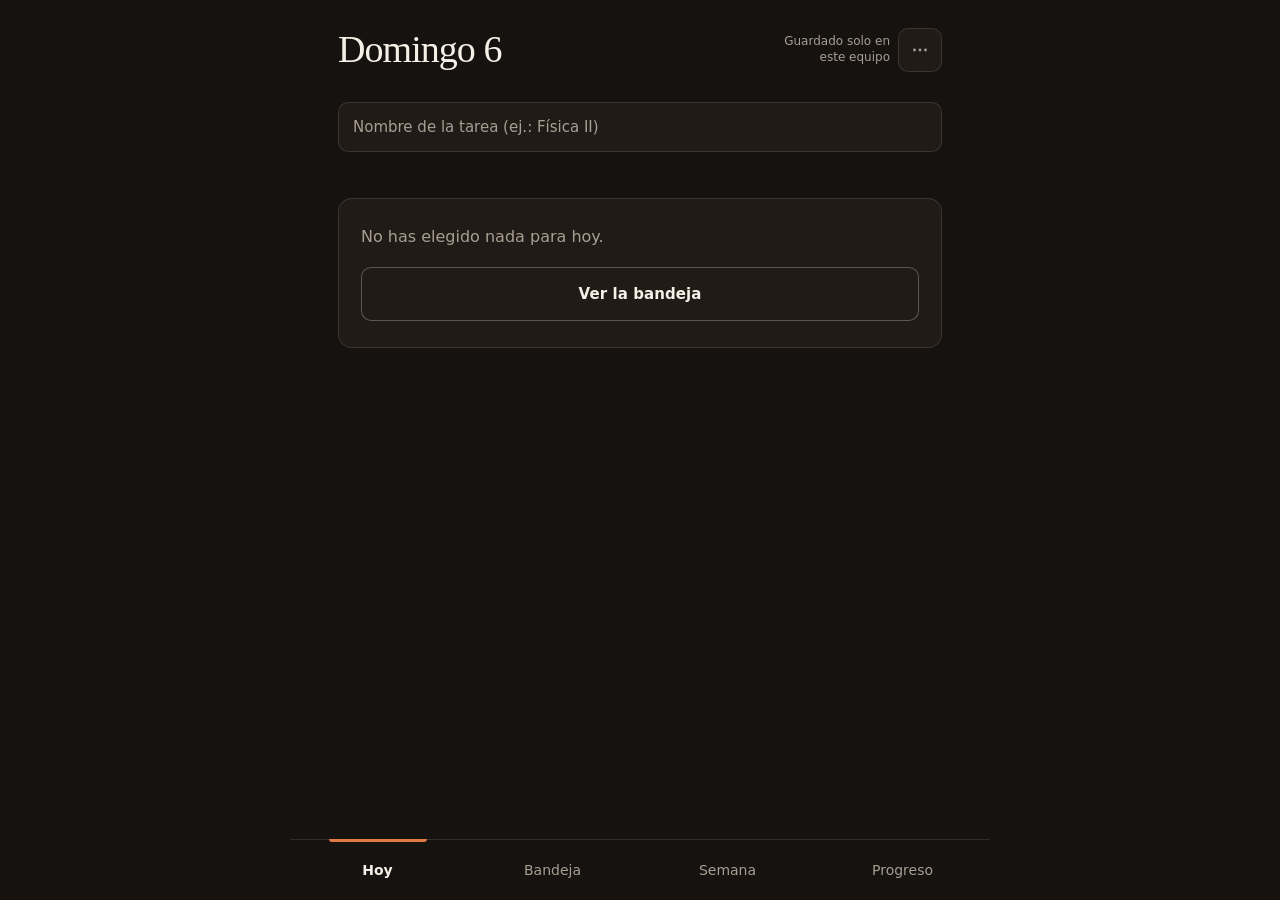
==== commit 0de0d3d3: "Rediseñar la interfaz con jerarquía visual más cuidada" ====
--- a/public/index.html
+++ b/public/index.html
@@ -23,9 +23,9 @@
       --done: #F5EFE6;
       --progress: #A89E92;
       --stuck: #756D63;
-      --font: "Trebuchet MS", "Segoe UI", system-ui, sans-serif;
+      --font: "Segoe UI Variable Text", "Segoe UI", system-ui, sans-serif;
       --display: "Palatino Linotype", "Book Antiqua", Palatino, Georgia, serif;
-      --maxw: 620px;
+      --maxw: 700px;
       --r-control: 10px;
       --r-panel: 14px;
     }
@@ -43,7 +43,7 @@
     #app {
       width: 100%; max-width: var(--maxw); min-height: 100vh;
       margin: 0 auto;
-      padding: max(22px, env(safe-area-inset-top)) clamp(22px, 6vw, 44px) calc(96px + env(safe-area-inset-bottom));
+      padding: max(28px, env(safe-area-inset-top)) clamp(24px, 6vw, 48px) calc(104px + env(safe-area-inset-bottom));
     }
     ::selection { background: rgba(224, 122, 67, .32); }
     button, input { font-family: inherit; }
@@ -51,16 +51,16 @@
     input:focus-visible { outline-offset: 1px; }
 
     /* Cabecera: el título es la fecha o la vista; el guardado queda a un lado */
-    .appbar { display: flex; align-items: center; gap: 12px; margin-bottom: 26px; }
+    .appbar { display: flex; align-items: center; gap: 14px; margin-bottom: 30px; }
     .appbar-title { min-width: 0; margin-right: auto; }
-    .appbar h1 { margin: 0; font: 500 clamp(28px, 7vw, 34px)/1.1 var(--display); letter-spacing: -.01em; }
+    .appbar h1 { margin: 0; font: 500 clamp(30px, 6vw, 38px)/1.08 var(--display); letter-spacing: -.025em; }
     .appbar-tools { display: flex; flex: none; align-items: center; gap: 8px; }
-    .saveind { max-width: 112px; color: var(--text-dim); font-size: 11px; line-height: 1.25; text-align: right; }
+    .saveind { max-width: 112px; color: var(--text-dim); font-size: 12px; line-height: 1.3; text-align: right; }
     .iconbtn {
       display: grid; flex: none; place-items: center;
       width: 44px; height: 44px; padding: 0;
-      border: 0; border-radius: var(--r-control);
-      background: transparent; color: var(--text-dim); cursor: pointer;
+      border: 1px solid var(--line); border-radius: var(--r-control);
+      background: var(--surface); color: var(--text-dim); cursor: pointer;
     }
     .iconbtn:hover { background: var(--surface); color: var(--text); }
     .iconbtn svg { width: 20px; height: 20px; }
@@ -72,21 +72,21 @@
       background: var(--surface); color: var(--text);
       font: 400 15px/1.4 var(--font);
     }
-    .capture { margin-bottom: 34px; }
+    .capture { margin-bottom: 38px; }
     .capture::placeholder, .log-search::placeholder { color: var(--text-dim); }
     .capture:focus, .field input:focus, .log-search:focus { border-color: var(--line-strong); }
 
     /* Botones: la terracota es solo para la acción principal; el resto es lino sobre café */
     .btn {
-      display: block; width: 100%; min-height: 52px; padding: 12px 18px;
+      display: block; width: 100%; min-height: 54px; padding: 13px 18px;
       border: 1px solid transparent; border-radius: var(--r-control);
-      font: 700 15px/1.25 var(--font); text-align: center; cursor: pointer;
+      font: 650 15px/1.25 var(--font); letter-spacing: .005em; text-align: center; cursor: pointer;
     }
     .btn--primary { background: var(--accent); color: var(--accent-ink); }
-    .btn--quiet { border-color: var(--line-strong); background: transparent; color: var(--text); }
+    .btn--quiet { border-color: var(--line-strong); background: var(--surface); color: var(--text); }
     .btn--text { background: transparent; color: var(--text-dim); font-weight: 500; }
     .btn--text:hover { color: var(--text); }
-    .btn--small { width: auto; min-height: 44px; padding: 9px 14px; font-size: 13px; }
+    .btn--small { width: auto; min-height: 44px; padding: 9px 15px; font-size: 13px; }
     .stack { display: flex; flex-direction: column; gap: 10px; margin-top: 22px; }
     .link {
       border: 0; background: transparent; color: var(--text-dim);
@@ -98,37 +98,37 @@
     .badge { padding: 7px 10px; border: 1px solid var(--line); border-radius: 8px; color: var(--text-dim); font-size: 12px; }
 
     /* Hoy: la acción se escribe directamente sobre el fondo, sin tarjeta */
-    .now { padding-bottom: 30px; border-bottom: 2px solid var(--line-strong); }
-    .task-context { display: block; margin: 0 0 14px; color: var(--text-dim); font-size: 14px; }
+    .now { padding-bottom: 36px; border-bottom: 1px solid var(--line-strong); }
+    .task-context { display: block; margin: 0 0 17px; color: var(--text-dim); font-size: 14px; line-height: 1.45; }
     .task-context span { display: block; overflow: hidden; text-overflow: ellipsis; white-space: nowrap; }
     .hero {
-      max-width: 22ch; margin: 0;
-      font: 500 clamp(34px, 9.5vw, 50px)/1.12 var(--display);
-      letter-spacing: -.015em; overflow-wrap: anywhere;
-    }
-    .for-outcome { max-width: 50ch; margin: 20px 0 0; color: var(--text-dim); font-size: 14px; line-height: 1.55; }
+      max-width: 20ch; margin: 0;
+      font: 500 clamp(36px, 8vw, 56px)/1.08 var(--display);
+      letter-spacing: -.025em; overflow-wrap: anywhere;
+    }
+    .for-outcome { max-width: 50ch; margin: 22px 0 0; color: var(--text-dim); font-size: 15px; line-height: 1.55; }
     .for-outcome strong { color: var(--text); font-weight: 700; }
-    .now-actions { display: flex; flex-direction: column; align-items: flex-start; gap: 4px; margin-top: 32px; }
-    .now-actions .btn--primary { width: 100%; min-height: 58px; font-size: 17px; }
+    .now-actions { display: flex; flex-direction: column; align-items: flex-start; gap: 5px; margin-top: 34px; }
+    .now-actions .btn--primary { width: min(100%, 360px); min-height: 60px; font-size: 16px; }
     .now-actions .btn--text { width: auto; min-height: 48px; padding-left: 0; text-align: left; }
-    .section-label { margin: 34px 0 0; color: var(--text); font: 500 19px/1.3 var(--display); }
+    .section-label { margin: 40px 0 0; color: var(--text); font: 500 21px/1.25 var(--display); letter-spacing: -.01em; }
     .rows { list-style: none; margin: 8px 0 0; padding: 0; }
     .rows > li { border-bottom: 1px solid var(--line); }
-    .later { display: flex; align-items: center; justify-content: space-between; gap: 15px; padding: 10px 0; }
+    .later { display: flex; align-items: center; justify-content: space-between; gap: 18px; padding: 15px 0; }
     .later .txt { flex: 1; min-width: 0; color: var(--text); font-size: 15px; line-height: 1.45; }
     .later .sub { display: block; margin-top: 4px; color: var(--text-dim); font-size: 13px; }
     .later .link { flex: none; }
 
     /* Bandeja: entradas planas, separadas por una línea */
-    .task { padding: 20px 0 22px; }
+    .task { padding: 24px 0 26px; }
     .task--captured { margin: 0 -14px; padding-right: 14px; padding-left: 14px; border-radius: var(--r-panel); background: var(--surface); scroll-margin-block: 110px; }
     .task .t-topline { display: flex; flex-wrap: wrap; align-items: baseline; justify-content: space-between; gap: 6px 10px; }
-    .task .t-title { color: var(--text); font: 500 19px/1.3 var(--display); }
+    .task .t-title { color: var(--text); font: 500 21px/1.28 var(--display); letter-spacing: -.012em; }
     .task .t-tag { padding: 3px 8px; border: 1px solid var(--line); border-radius: 8px; color: var(--text-dim); font-size: 12px; }
-    .task .t-next { margin-top: 7px; color: var(--text-dim); font-size: 14px; }
+    .task .t-next { margin-top: 9px; color: var(--text-dim); font-size: 14px; line-height: 1.5; }
     .task .t-next.none { color: var(--text-dim); }
     .task .t-dur { margin-top: 8px; color: var(--text-dim); font-size: 12px; }
-    .task .t-actions { display: flex; flex-wrap: wrap; align-items: center; gap: 10px; margin-top: 16px; }
+    .task .t-actions { display: flex; flex-wrap: wrap; align-items: center; gap: 9px; margin-top: 18px; }
     .task .field { margin: 16px 0 8px; }
     .task #inline-action { margin: 0; background: var(--bg); }
     .task .action-hint { margin: 8px 0 0; color: var(--text-dim); font-size: 12px; }
@@ -142,7 +142,7 @@
     .q { margin: 0 0 9px; font: 500 28px/1.2 var(--display); }
     .notice { margin: 0 0 18px; padding: 14px 16px; border: 1px solid var(--line); border-radius: var(--r-control); background: var(--surface); color: var(--text-dim); font-size: 14px; line-height: 1.5; }
     .notice.as-button { display: block; width: 100%; color: var(--text); text-align: left; cursor: pointer; }
-    .empty { margin-top: 8px; padding: 26px 22px; border: 1px dashed var(--line-strong); border-radius: var(--r-panel); color: var(--text-dim); }
+    .empty { margin-top: 8px; padding: 26px 22px; border: 1px solid var(--line); border-radius: var(--r-panel); background: var(--surface); color: var(--text-dim); }
     .empty p { margin: 0 0 18px; }
     .empty .btn { margin-top: 6px; }
     .undobar { display: flex; align-items: baseline; justify-content: space-between; gap: 12px; }
@@ -158,14 +158,14 @@
     /* Sesión: el tiempo es la única cifra grande; una barra fina muestra que corre, sin meta */
     .view--full { min-height: calc(100vh - 120px); min-height: calc(100dvh - 120px); }
     .session { display: flex; min-height: calc(100vh - 140px); min-height: calc(100dvh - 140px); flex-direction: column; }
-    .session-top { padding-top: 22px; }
+    .session-top { padding-top: 26px; }
     .session .hero { max-width: 26ch; font-size: clamp(22px, 5.5vw, 28px); line-height: 1.25; }
     .session .for-outcome { margin-top: 12px; }
-    .tempo-stage { padding: 52px 0 44px; }
-    .tempo-time { display: block; margin: 0; color: var(--text); font: 500 clamp(52px, 16vw, 84px)/1 var(--display); letter-spacing: -.02em; font-variant-numeric: tabular-nums; }
+    .tempo-stage { padding: 64px 0 52px; }
+    .tempo-time { display: block; margin: 0; color: var(--text); font: 500 clamp(52px, 14vw, 88px)/1 var(--display); letter-spacing: -.035em; font-variant-numeric: tabular-nums; }
     .tempo-note { margin: 12px 0 0; color: var(--text-dim); font-size: 14px; }
-    .tempo { position: relative; height: 4px; margin-top: 26px; border-radius: 2px; background: var(--line); }
-    .tempo-fill { position: absolute; top: 0; left: 0; width: 12%; height: 100%; border-radius: 2px; background: var(--accent); }
+    .tempo { position: relative; height: 2px; margin-top: 30px; border-radius: 2px; background: var(--line-strong); }
+    .tempo-fill { position: absolute; top: -4px; left: 0; width: 3px; height: 10px; border-radius: 2px; background: var(--accent); }
     .tempo-stage.is-paused .tempo-fill { background: var(--text-faint); }
     .tempo-stage.is-paused .tempo-time { color: var(--text-dim); }
     .session-end { display: grid; gap: 10px; margin-top: auto; padding-bottom: 24px; }
@@ -178,14 +178,14 @@
     /* Semana: la fecha a la izquierda como en un cuaderno y las sesiones en columna */
     .week-range { margin: 0 0 14px; color: var(--text-dim); font-size: 14px; }
     .week-stack { display: grid; }
-    .day { display: grid; grid-template-columns: 64px minmax(0, 1fr); gap: 16px; padding: 18px 0; border-bottom: 1px solid var(--line); }
-    .day.today { margin: 8px -14px 0; padding: 18px 14px; border: 1px solid var(--line-strong); border-radius: var(--r-panel); background: var(--surface); }
+    .day { display: grid; grid-template-columns: 72px minmax(0, 1fr); gap: 20px; padding: 22px 0; border-bottom: 1px solid var(--line); }
+    .day.today { margin: 8px -16px 0; padding: 22px 16px; border: 1px solid var(--line); border-radius: var(--r-panel); background: var(--surface); }
     .day-head { display: flex; flex-direction: column; align-items: flex-start; gap: 2px; min-width: 0; margin: 0; }
     .day-head .d-name { color: var(--text-dim); font-size: 13px; font-weight: 400; text-transform: capitalize; }
     .day-head .d-date { color: var(--text); font: 500 19px/1.2 var(--display); white-space: nowrap; }
     .day-head .d-today { margin-top: 4px; color: var(--text); font-size: 12px; font-weight: 700; }
     .day-body { min-width: 0; }
-    .day-body .d-total { margin: 0 0 7px; color: var(--text-dim); font-size: 13px; font-variant-numeric: tabular-nums; }
+    .day-body .d-total { margin: 0 0 9px; color: var(--text-dim); font-size: 13px; font-variant-numeric: tabular-nums; }
     .day-items { list-style: none; margin: 0; padding: 0; }
     .d-item { display: grid; grid-template-columns: 40px minmax(0, 1fr) auto; align-items: baseline; gap: 8px; padding: 9px 0; border-top: 1px solid var(--line); color: var(--text); font-size: 14px; line-height: 1.4; }
     .d-item .d-time, .d-item .d-dur { color: var(--text-dim); font-size: 12px; font-variant-numeric: tabular-nums; white-space: nowrap; }
@@ -197,12 +197,12 @@
     .day-empty { margin: 1px 0 0; color: var(--text-dim); font-size: 14px; }
 
     /* Progreso: cifras en filas y registro sin paneles repetidos */
-    .panel { padding: 6px 20px; border: 1px solid var(--line); border-radius: var(--r-panel); background: var(--surface); }
+    .panel { padding: 10px 22px; border: 1px solid var(--line); border-radius: var(--r-panel); background: var(--surface); }
     .panel-note { margin: 12px 0 3px; color: var(--text-dim); font-size: 13px; }
     .figures { display: grid; }
-    .figure { display: flex; align-items: baseline; justify-content: space-between; gap: 12px; padding: 12px 0; }
+    .figure { display: flex; align-items: baseline; justify-content: space-between; gap: 16px; padding: 15px 0; }
     .figure + .figure { border-top: 1px solid var(--line); }
-    .figure strong { order: 1; color: var(--text); font: 500 22px/1.2 var(--display); font-variant-numeric: tabular-nums; white-space: nowrap; }
+    .figure strong { order: 1; color: var(--text); font: 500 23px/1.2 var(--display); font-variant-numeric: tabular-nums; white-space: nowrap; }
     .figure span { color: var(--text-dim); font-size: 14px; line-height: 1.4; }
     .log-controls { display: grid; gap: 12px; margin: 16px 0 4px; }
     .log-search { min-height: 48px; }
@@ -210,7 +210,7 @@
     .log-month span { color: var(--text); font-size: 14px; text-align: center; }
     .log-month-btn { flex: none; width: 48px; height: 48px; border: 0; border-radius: var(--r-control); background: transparent; color: var(--text); font: 22px/1 var(--font); cursor: pointer; }
     .log { list-style: none; margin: 0; padding: 0; }
-    .log > li { padding: 20px 0; border-bottom: 1px solid var(--line); }
+    .log > li { padding: 24px 0; border-bottom: 1px solid var(--line); }
     .log-head { display: grid; grid-template-columns: minmax(0, 1fr) auto; align-items: baseline; gap: 4px 10px; color: var(--text-dim); font-size: 13px; }
     .log-head .l-task { grid-column: 1; grid-row: 1; min-width: 0; color: var(--text); font: 500 19px/1.3 var(--display); overflow-wrap: anywhere; }
     .log-head .l-dur { grid-column: 2; grid-row: 1; font-variant-numeric: tabular-nums; white-space: nowrap; }
@@ -228,15 +228,15 @@
     .tab { position: relative; min-height: 60px; padding: 8px 4px; border: 0; background: transparent; color: var(--text-dim); font: 500 14px/1 var(--font); cursor: pointer; }
     .tab:hover { color: var(--text); }
     .tab[aria-current="page"] { color: var(--text); font-weight: 700; }
-    .tab[aria-current="page"]::before { position: absolute; top: -1px; right: 22%; left: 22%; height: 3px; border-radius: 0 0 3px 3px; background: var(--text); content: ""; }
+    .tab[aria-current="page"]::before { position: absolute; top: -1px; right: 22%; left: 22%; height: 3px; border-radius: 0 0 3px 3px; background: var(--accent); content: ""; }
     .btn, .tab, .iconbtn, .link, .result, .filelabel, .log-month-btn { -webkit-tap-highlight-color: transparent; touch-action: manipulation; }
 
     /* Pantallas estrechas: el indicador de guardado sigue visible */
     @media (max-width: 350px) {
       #app { padding-right: 18px; padding-left: 18px; }
-      .appbar h1 { font-size: 26px; }
+      .appbar h1 { font-size: 27px; }
       .saveind { max-width: 76px; font-size: 10px; }
-      .hero { font-size: 30px; }
+      .hero { font-size: 32px; }
       .day { grid-template-columns: 54px minmax(0, 1fr); gap: 10px; }
       .day-head .d-date { font-size: 16px; }
       .d-item { grid-template-columns: 34px minmax(0, 1fr) auto; gap: 5px; }
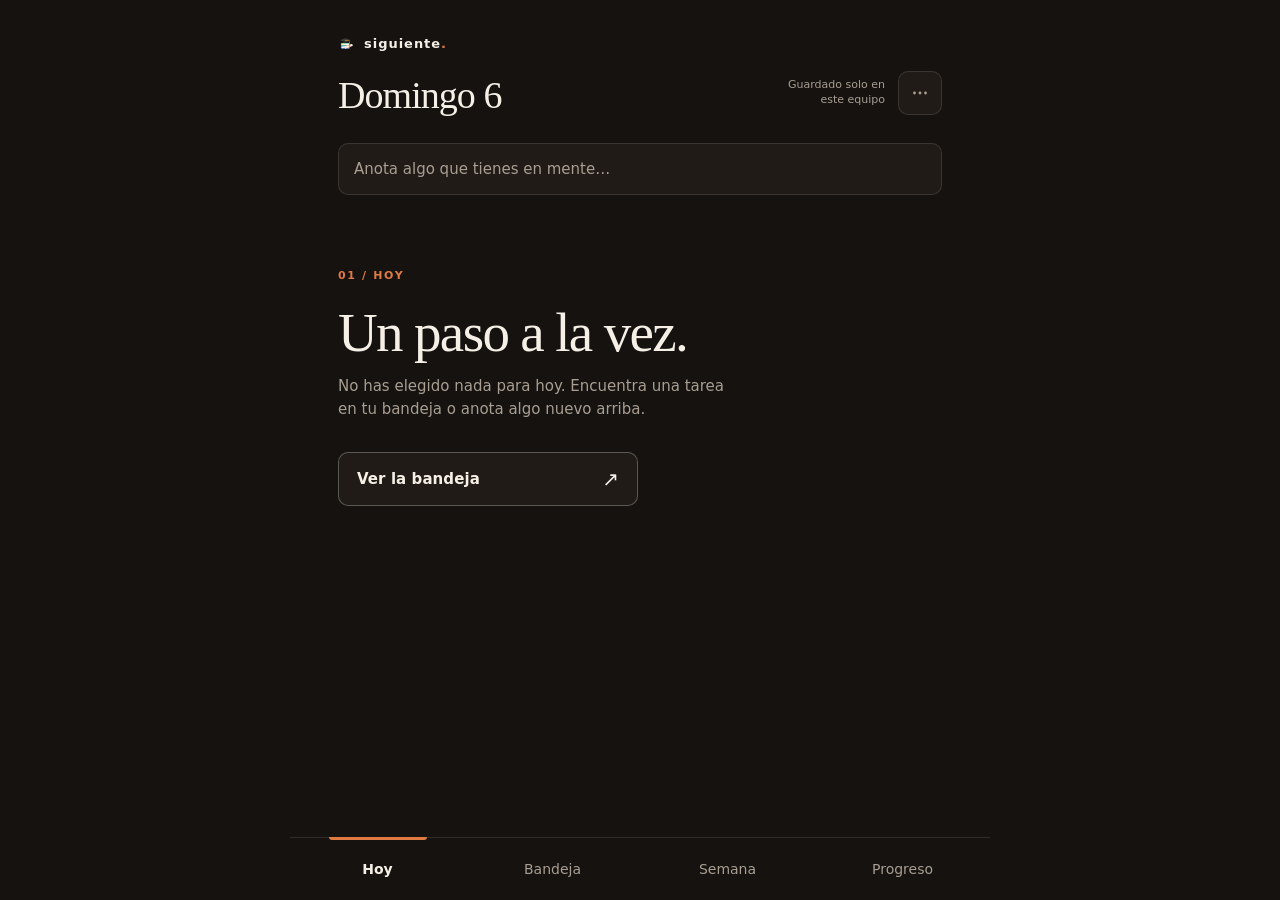
==== commit 0b0a73d4: "Calcar la identidad taller nocturno de la implementación React Completa el port visual sobre index.h" ====
--- a/public/index.html
+++ b/public/index.html
@@ -43,104 +43,138 @@
     #app {
       width: 100%; max-width: var(--maxw); min-height: 100vh;
       margin: 0 auto;
-      padding: max(28px, env(safe-area-inset-top)) clamp(24px, 6vw, 48px) calc(104px + env(safe-area-inset-bottom));
+      padding: max(35px, env(safe-area-inset-top)) clamp(24px, 6vw, 48px) calc(112px + env(safe-area-inset-bottom));
     }
     ::selection { background: rgba(224, 122, 67, .32); }
+    button { cursor: pointer; }
     button, input { font-family: inherit; }
-    :focus-visible { outline: 2px solid var(--accent); outline-offset: 3px; }
-    input:focus-visible { outline-offset: 1px; }
-
-    /* Cabecera: el título es la fecha o la vista; el guardado queda a un lado */
-    .appbar { display: flex; align-items: center; gap: 14px; margin-bottom: 30px; }
+    button:focus-visible, input:focus-visible { outline: 2px solid var(--accent); outline-offset: 3px; }
+
+    /* Cabecera: la marca sobre el título de la vista; el guardado queda a un lado */
+    .appbar { display: flex; align-items: flex-end; gap: 14px; margin-bottom: 27px; }
     .appbar-title { min-width: 0; margin-right: auto; }
+    .brand { display: flex; align-items: center; gap: 7px; margin: 0 0 23px; color: var(--text); font: 600 13px/1 var(--font); letter-spacing: .075em; text-transform: lowercase; }
+    .brand-icon { width: 17px; height: 17px; margin-right: 2px; }
+    .brand-period { margin-left: -7px; color: var(--accent); }
     .appbar h1 { margin: 0; font: 500 clamp(30px, 6vw, 38px)/1.08 var(--display); letter-spacing: -.025em; }
-    .appbar-tools { display: flex; flex: none; align-items: center; gap: 8px; }
-    .saveind { max-width: 112px; color: var(--text-dim); font-size: 12px; line-height: 1.3; text-align: right; }
+    .appbar-tools { display: flex; flex: none; align-items: center; gap: 13px; padding-bottom: 1px; }
+    .saveind { max-width: 115px; color: var(--text-dim); font-size: 11px; line-height: 1.35; text-align: right; }
     .iconbtn {
       display: grid; flex: none; place-items: center;
       width: 44px; height: 44px; padding: 0;
       border: 1px solid var(--line); border-radius: var(--r-control);
       background: var(--surface); color: var(--text-dim); cursor: pointer;
     }
-    .iconbtn:hover { background: var(--surface); color: var(--text); }
+    .iconbtn:hover { border-color: var(--line-strong); color: var(--text); }
     .iconbtn svg { width: 20px; height: 20px; }
 
     /* Captura: una línea de escritura, siempre disponible y sin competir con la acción */
+    .capture-form { position: relative; margin: 0 0 41px; }
     .capture, .field input, .log-search {
-      width: 100%; min-height: 50px; padding: 12px 14px;
+      width: 100%; height: 52px; padding: 12px 15px;
       border: 1px solid var(--line); border-radius: var(--r-control);
       background: var(--surface); color: var(--text);
-      font: 400 15px/1.4 var(--font);
-    }
-    .capture { margin-bottom: 38px; }
-    .capture::placeholder, .log-search::placeholder { color: var(--text-dim); }
+      font: 400 15px/1.4 var(--font); outline: none;
+    }
+    .capture { padding-right: 56px; }
+    .capture::placeholder, .field input::placeholder, .log-search::placeholder { color: var(--text-dim); opacity: 1; }
     .capture:focus, .field input:focus, .log-search:focus { border-color: var(--line-strong); }
+    .capture-add {
+      position: absolute; top: 5px; right: 5px;
+      display: grid; place-items: center; width: 42px; height: 42px;
+      border: 0; border-radius: 7px; background: var(--accent); color: var(--accent-ink);
+      font-size: 23px; opacity: 0; pointer-events: none;
+    }
+    .capture-add.visible { opacity: 1; pointer-events: auto; }
 
     /* Botones: la terracota es solo para la acción principal; el resto es lino sobre café */
     .btn {
-      display: block; width: 100%; min-height: 54px; padding: 13px 18px;
+      display: flex; align-items: center; justify-content: center; gap: 12px;
+      width: 100%; min-height: 54px; padding: 12px 18px;
       border: 1px solid transparent; border-radius: var(--r-control);
       font: 650 15px/1.25 var(--font); letter-spacing: .005em; text-align: center; cursor: pointer;
     }
+    .btn-arrow { font-size: 20px; font-weight: 400; line-height: 1; }
     .btn--primary { background: var(--accent); color: var(--accent-ink); }
+    .btn--primary:hover { background: #ED8952; }
     .btn--quiet { border-color: var(--line-strong); background: var(--surface); color: var(--text); }
-    .btn--text { background: transparent; color: var(--text-dim); font-weight: 500; }
+    .btn--quiet:hover { background: var(--surface-2); }
+    .btn--light { background: var(--text); color: var(--accent-ink); }
+    .btn--light:hover { background: #DED6C9; }
+    .btn--text { width: auto; min-height: 46px; padding-left: 0; background: transparent; color: var(--text-dim); font-weight: 500; }
     .btn--text:hover { color: var(--text); }
-    .btn--small { width: auto; min-height: 44px; padding: 9px 15px; font-size: 13px; }
-    .stack { display: flex; flex-direction: column; gap: 10px; margin-top: 22px; }
+    .btn--small { width: auto; min-height: 43px; padding: 9px 14px; font-size: 13px; }
+    .stack { display: flex; flex-direction: column; gap: 10px; margin-top: 26px; }
+    .stack .btn { justify-content: space-between; text-align: left; }
+    .stack .link { align-self: flex-start; margin-top: 4px; }
     .link {
       border: 0; background: transparent; color: var(--text-dim);
       font: 500 13px/1.4 var(--font); text-decoration: underline;
       text-decoration-color: rgba(168, 158, 146, .5); text-underline-offset: 4px;
-      padding: 12px 0; cursor: pointer;
+      padding: 9px 0; cursor: pointer;
     }
     .link:hover { color: var(--text); }
-    .badge { padding: 7px 10px; border: 1px solid var(--line); border-radius: 8px; color: var(--text-dim); font-size: 12px; }
+    .badge { flex: none; padding: 7px 10px; border: 1px solid var(--line); border-radius: 7px; color: var(--text-dim); font-size: 12px; }
+
+    /* Etiquetas breves en terracota que orientan cada panel o estado */
+    .empty-index, .panel-kicker, .session-kicker { color: var(--accent); font-size: 11px; font-weight: 700; letter-spacing: .15em; }
+    .panel-kicker { margin: 0; }
+    .session-kicker { display: inline-flex; align-items: center; gap: 9px; }
+    .live-dot { width: 7px; height: 7px; border-radius: 50%; background: var(--accent); box-shadow: 0 0 0 5px rgba(224, 122, 67, .1); }
+    .empty-index { display: block; }
+
+    /* Estados vacíos: un encabezado editorial en Hoy, texto plano en el resto */
+    .empty-state { padding: 32px 0 0; }
+    .empty-state h2 { margin: 18px 0 12px; font: 500 clamp(38px, 8vw, 55px)/1.1 var(--display); letter-spacing: -.03em; }
+    .empty-state p { max-width: 42ch; margin: 0 0 32px; color: var(--text-dim); font-size: 15px; }
+    .empty-state .btn { max-width: 300px; justify-content: space-between; }
+    .plain-empty { padding: 25px 0; color: var(--text-dim); font-size: 14px; }
+    .section-intro { padding: 0 0 15px; }
+    .section-intro h2 { margin: 0 0 9px; font: 500 29px/1.2 var(--display); letter-spacing: -.02em; }
+    .section-intro p { max-width: 47ch; margin: 0; color: var(--text-dim); font-size: 14px; }
 
     /* Hoy: la acción se escribe directamente sobre el fondo, sin tarjeta */
-    .now { padding-bottom: 36px; border-bottom: 1px solid var(--line-strong); }
-    .task-context { display: block; margin: 0 0 17px; color: var(--text-dim); font-size: 14px; line-height: 1.45; }
+    .now { padding: 4px 0 36px; border-bottom: 1px solid var(--line-strong); }
+    .task-context { display: block; margin: 0 0 19px; color: var(--text-dim); font-size: 14px; line-height: 1.45; }
     .task-context span { display: block; overflow: hidden; text-overflow: ellipsis; white-space: nowrap; }
     .hero {
       max-width: 20ch; margin: 0;
-      font: 500 clamp(36px, 8vw, 56px)/1.08 var(--display);
-      letter-spacing: -.025em; overflow-wrap: anywhere;
+      font: 500 clamp(37px, 8vw, 56px)/1.09 var(--display);
+      letter-spacing: -.032em; overflow-wrap: anywhere;
     }
     .for-outcome { max-width: 50ch; margin: 22px 0 0; color: var(--text-dim); font-size: 15px; line-height: 1.55; }
     .for-outcome strong { color: var(--text); font-weight: 700; }
-    .now-actions { display: flex; flex-direction: column; align-items: flex-start; gap: 5px; margin-top: 34px; }
-    .now-actions .btn--primary { width: min(100%, 360px); min-height: 60px; font-size: 16px; }
-    .now-actions .btn--text { width: auto; min-height: 48px; padding-left: 0; text-align: left; }
-    .section-label { margin: 40px 0 0; color: var(--text); font: 500 21px/1.25 var(--display); letter-spacing: -.01em; }
-    .rows { list-style: none; margin: 8px 0 0; padding: 0; }
+    .now-actions { display: flex; flex-direction: column; align-items: flex-start; gap: 5px; margin-top: 35px; }
+    .now-actions .btn--primary { justify-content: space-between; width: min(100%, 360px); min-height: 60px; padding: 13px 20px; font-size: 16px; }
+    .now-actions .btn--text { text-align: left; }
+    .section-label { margin: 40px 0 8px; color: var(--text); font: 500 22px/1.25 var(--display); letter-spacing: -.01em; }
+    .rows { list-style: none; margin: 0; padding: 0; }
     .rows > li { border-bottom: 1px solid var(--line); }
-    .later { display: flex; align-items: center; justify-content: space-between; gap: 18px; padding: 15px 0; }
+    .later { display: flex; align-items: center; justify-content: space-between; gap: 18px; padding: 17px 0; }
     .later .txt { flex: 1; min-width: 0; color: var(--text); font-size: 15px; line-height: 1.45; }
-    .later .sub { display: block; margin-top: 4px; color: var(--text-dim); font-size: 13px; }
+    .later .sub { display: block; margin-top: 3px; color: var(--text-dim); font-size: 13px; }
     .later .link { flex: none; }
 
     /* Bandeja: entradas planas, separadas por una línea */
     .task { padding: 24px 0 26px; }
     .task--captured { margin: 0 -14px; padding-right: 14px; padding-left: 14px; border-radius: var(--r-panel); background: var(--surface); scroll-margin-block: 110px; }
     .task .t-topline { display: flex; flex-wrap: wrap; align-items: baseline; justify-content: space-between; gap: 6px 10px; }
-    .task .t-title { color: var(--text); font: 500 21px/1.28 var(--display); letter-spacing: -.012em; }
-    .task .t-tag { padding: 3px 8px; border: 1px solid var(--line); border-radius: 8px; color: var(--text-dim); font-size: 12px; }
+    .task .t-title { color: var(--text); font: 500 21px/1.28 var(--display); letter-spacing: -.01em; overflow-wrap: anywhere; }
+    .task .t-tag { flex: none; padding: 3px 8px; border: 1px solid var(--line); border-radius: 7px; color: var(--text-dim); font-size: 12px; }
     .task .t-next { margin-top: 9px; color: var(--text-dim); font-size: 14px; line-height: 1.5; }
     .task .t-next.none { color: var(--text-dim); }
-    .task .t-dur { margin-top: 8px; color: var(--text-dim); font-size: 12px; }
+    .task .t-dur { margin-top: 7px; color: var(--text-dim); font-size: 12px; }
     .task .t-actions { display: flex; flex-wrap: wrap; align-items: center; gap: 9px; margin-top: 18px; }
-    .task .field { margin: 16px 0 8px; }
-    .task #inline-action { margin: 0; background: var(--bg); }
-    .task .action-hint { margin: 8px 0 0; color: var(--text-dim); font-size: 12px; }
-    .task .btn--primary { border-color: var(--line-strong); background: var(--text); color: var(--accent-ink); }
+    .task .field { margin: 17px 0 8px; }
+    .task #inline-action { margin: 0; padding-right: 15px; background: var(--bg); }
+    .task .action-hint { margin: 7px 0 0; color: var(--text-dim); font-size: 12px; }
 
     /* Formularios, ajustes y avisos: un mismo vocabulario */
-    .define-card, .close-card { padding: clamp(20px, 5vw, 28px); border: 1px solid var(--line); border-radius: var(--r-panel); background: var(--surface); }
-    .define-for { margin: 0; padding-bottom: 16px; border-bottom: 1px solid var(--line); color: var(--text); font: 500 19px/1.3 var(--display); }
-    .field { display: block; margin-top: 18px; }
-    .field span { display: block; margin-bottom: 7px; color: var(--text-dim); font-size: 13px; }
-    .q { margin: 0 0 9px; font: 500 28px/1.2 var(--display); }
-    .notice { margin: 0 0 18px; padding: 14px 16px; border: 1px solid var(--line); border-radius: var(--r-control); background: var(--surface); color: var(--text-dim); font-size: 14px; line-height: 1.5; }
+    .define-card { margin-top: 3px; padding: clamp(21px, 5vw, 28px); border: 1px solid var(--line); border-radius: var(--r-panel); background: var(--surface); }
+    .define-for { margin: 10px 0 20px; color: var(--text); font: 500 26px/1.24 var(--display); overflow-wrap: anywhere; }
+    .field { display: block; margin-top: 23px; }
+    .field span { display: block; margin-bottom: 8px; color: var(--text-dim); font-size: 13px; }
+    .notice { margin: 0 0 20px; padding: 14px 16px; border: 1px solid var(--line); border-radius: var(--r-control); background: var(--surface); color: var(--text-dim); font-size: 14px; line-height: 1.5; }
     .notice.as-button { display: block; width: 100%; color: var(--text); text-align: left; cursor: pointer; }
     .empty { margin-top: 8px; padding: 26px 22px; border: 1px solid var(--line); border-radius: var(--r-panel); background: var(--surface); color: var(--text-dim); }
     .empty p { margin: 0 0 18px; }
@@ -148,35 +182,50 @@
     .undobar { display: flex; align-items: baseline; justify-content: space-between; gap: 12px; }
     .undobar .link { flex: none; }
     .menu-card { padding-top: 4px; }
-    .filelabel { position: relative; display: grid; place-items: center; overflow: hidden; }
+    .menu-card .stack { margin-top: 0; }
+    .menu-intro { margin: 4px 0 18px; font: 500 26px/1.2 var(--display); }
+    .menu-footer { margin-top: 48px; padding-top: 20px; border-top: 1px solid var(--line); color: var(--text-dim); font-size: 14px; line-height: 1.6; }
+    .filelabel { position: relative; overflow: hidden; }
     .filelabel input[type=file] { position: absolute; inset: 0; opacity: 0; cursor: pointer; }
-    .ajustar-title { margin: 0 0 6px; font: 500 24px/1.25 var(--display); overflow-wrap: anywhere; }
-    .ajustar-note { max-width: 50ch; margin: 14px 0 0; color: var(--text-dim); font-size: 14px; line-height: 1.55; }
+    .ajustar-title { margin: 10px 0 20px; font: 500 26px/1.24 var(--display); overflow-wrap: anywhere; }
+    .ajustar-note { max-width: 50ch; margin: 12px 0; color: var(--text-dim); font-size: 14px; line-height: 1.55; }
     .ajustar-note strong { color: var(--text); font-weight: 700; }
-    .ajustar-note--faint { margin-top: 4px; color: var(--text-dim); }
-
-    /* Sesión: el tiempo es la única cifra grande; una barra fina muestra que corre, sin meta */
+    .ajustar-note--faint { color: var(--text-dim); }
+    .sample-section { margin-top: 40px; }
+    .sample-section p { margin: 0; color: var(--text-dim); font-size: 14px; }
+    .sample-section .btn { margin-top: 18px; }
+
+    /* Sesión: el tiempo es la única cifra grande; una marca sobre una línea muestra que corre, sin meta */
     .view--full { min-height: calc(100vh - 120px); min-height: calc(100dvh - 120px); }
-    .session { display: flex; min-height: calc(100vh - 140px); min-height: calc(100dvh - 140px); flex-direction: column; }
-    .session-top { padding-top: 26px; }
-    .session .hero { max-width: 26ch; font-size: clamp(22px, 5.5vw, 28px); line-height: 1.25; }
-    .session .for-outcome { margin-top: 12px; }
-    .tempo-stage { padding: 64px 0 52px; }
-    .tempo-time { display: block; margin: 0; color: var(--text); font: 500 clamp(52px, 14vw, 88px)/1 var(--display); letter-spacing: -.035em; font-variant-numeric: tabular-nums; }
-    .tempo-note { margin: 12px 0 0; color: var(--text-dim); font-size: 14px; }
-    .tempo { position: relative; height: 2px; margin-top: 30px; border-radius: 2px; background: var(--line-strong); }
+    .session { display: flex; min-height: calc(100vh - 170px); min-height: calc(100dvh - 170px); flex-direction: column; padding-top: 18px; }
+    .session-task-name { margin: 36px 0 10px; color: var(--text-dim); font-size: 14px; }
+    .session .hero { max-width: 27ch; font-size: clamp(27px, 6vw, 34px); line-height: 1.2; letter-spacing: -.02em; }
+    .tempo-stage { padding: 70px 0 45px; }
+    .tempo-time { display: block; margin: 0; color: var(--text); font: 500 clamp(54px, 14vw, 88px)/1 var(--display); letter-spacing: -.04em; font-variant-numeric: tabular-nums; }
+    .tempo-note { margin: 13px 0 0; color: var(--text-dim); font-size: 14px; }
+    .tempo { position: relative; height: 2px; margin-top: 33px; border-radius: 2px; background: var(--line-strong); }
     .tempo-fill { position: absolute; top: -4px; left: 0; width: 3px; height: 10px; border-radius: 2px; background: var(--accent); }
     .tempo-stage.is-paused .tempo-fill { background: var(--text-faint); }
     .tempo-stage.is-paused .tempo-time { color: var(--text-dim); }
     .session-end { display: grid; gap: 10px; margin-top: auto; padding-bottom: 24px; }
-    .session-end .btn--primary { background: var(--text); color: var(--accent-ink); }
-    .close-card { margin-top: 34px; }
-    .close-card .kicker { margin: 0 0 12px; color: var(--text-dim); font-size: 14px; }
-    .results { display: grid; gap: 10px; margin-top: 20px; }
-    .result { width: 100%; min-height: 56px; padding: 14px 18px; border: 1px solid var(--line-strong); border-radius: var(--r-control); background: transparent; color: var(--text); font: 700 16px/1.3 var(--font); text-align: left; cursor: pointer; }
+
+    /* Cierre: sin tarjeta, solo la pregunta y dos salidas */
+    .close-screen { padding-top: 65px; }
+    .close-screen h1 { margin: 24px 0 8px; font: 500 clamp(38px, 8vw, 54px)/1.1 var(--display); }
+    .close-screen > p { margin: 0; color: var(--text-dim); }
+    .close-options { display: grid; gap: 11px; margin: 43px 0 19px; }
+    .close-options button {
+      display: flex; align-items: center; justify-content: space-between;
+      width: 100%; min-height: 65px; padding: 16px 20px;
+      border: 1px solid var(--line-strong); border-radius: var(--r-control);
+      background: var(--surface); color: var(--text);
+      font: 700 16px/1.3 var(--font); text-align: left; cursor: pointer;
+    }
+    .close-options button:hover { background: var(--surface-2); }
+    .close-options span { font-size: 20px; font-weight: 400; }
 
     /* Semana: la fecha a la izquierda como en un cuaderno y las sesiones en columna */
-    .week-range { margin: 0 0 14px; color: var(--text-dim); font-size: 14px; }
+    .week-range { margin: 0 0 15px; color: var(--text-dim); font-size: 14px; }
     .week-stack { display: grid; }
     .day { display: grid; grid-template-columns: 72px minmax(0, 1fr); gap: 20px; padding: 22px 0; border-bottom: 1px solid var(--line); }
     .day.today { margin: 8px -16px 0; padding: 22px 16px; border: 1px solid var(--line); border-radius: var(--r-panel); background: var(--surface); }
@@ -190,60 +239,63 @@
     .d-item { display: grid; grid-template-columns: 40px minmax(0, 1fr) auto; align-items: baseline; gap: 8px; padding: 9px 0; border-top: 1px solid var(--line); color: var(--text); font-size: 14px; line-height: 1.4; }
     .d-item .d-time, .d-item .d-dur { color: var(--text-dim); font-size: 12px; font-variant-numeric: tabular-nums; white-space: nowrap; }
     .d-item .d-task { min-width: 0; overflow-wrap: anywhere; }
-    .day-plan { margin-top: 14px; padding-top: 11px; border-top: 1px solid var(--line); }
+    .day-plan { margin-top: 13px; padding-top: 12px; border-top: 1px solid var(--line); }
     .day-body > .day-plan:first-child { margin-top: 0; padding-top: 0; border-top: 0; }
-    .day-plan-label { margin: 0 0 4px; color: var(--text-dim); font-size: 13px; }
-    .day-plan .d-item { grid-template-columns: minmax(0, 1fr); border-top: 0; color: var(--text-dim); }
-    .day-empty { margin: 1px 0 0; color: var(--text-dim); font-size: 14px; }
+    .day-plan-label { margin: 0 0 9px; color: var(--text-dim); font-size: 13px; }
+    .day-plan .d-item { grid-template-columns: minmax(0, 1fr); padding: 6px 0; border-top: 0; color: var(--text-dim); }
+    .day-empty { margin: 0 0 9px; color: var(--text-dim); font-size: 14px; }
 
     /* Progreso: cifras en filas y registro sin paneles repetidos */
     .panel { padding: 10px 22px; border: 1px solid var(--line); border-radius: var(--r-panel); background: var(--surface); }
-    .panel-note { margin: 12px 0 3px; color: var(--text-dim); font-size: 13px; }
+    .panel-note { margin: 12px 0 4px; color: var(--text-dim); font-size: 13px; }
     .figures { display: grid; }
     .figure { display: flex; align-items: baseline; justify-content: space-between; gap: 16px; padding: 15px 0; }
     .figure + .figure { border-top: 1px solid var(--line); }
-    .figure strong { order: 1; color: var(--text); font: 500 23px/1.2 var(--display); font-variant-numeric: tabular-nums; white-space: nowrap; }
+    .figure strong { order: 1; color: var(--text); font: 500 24px/1.2 var(--display); font-variant-numeric: tabular-nums; white-space: nowrap; }
     .figure span { color: var(--text-dim); font-size: 14px; line-height: 1.4; }
-    .log-controls { display: grid; gap: 12px; margin: 16px 0 4px; }
-    .log-search { min-height: 48px; }
-    .log-month { display: flex; align-items: center; justify-content: space-between; gap: 12px; border: 1px solid var(--line); border-radius: var(--r-control); background: var(--surface); }
-    .log-month span { color: var(--text); font-size: 14px; text-align: center; }
-    .log-month-btn { flex: none; width: 48px; height: 48px; border: 0; border-radius: var(--r-control); background: transparent; color: var(--text); font: 22px/1 var(--font); cursor: pointer; }
+    .log-controls { display: grid; gap: 12px; margin: 17px 0 4px; }
+    .log-month { display: flex; align-items: center; justify-content: space-between; border: 1px solid var(--line); border-radius: var(--r-control); background: var(--surface); }
+    .log-month span { color: var(--text); font-size: 14px; text-align: center; text-transform: capitalize; }
+    .log-month-btn { flex: none; width: 48px; height: 48px; border: 0; border-radius: var(--r-control); background: transparent; color: var(--text); font: 24px/1 var(--font); cursor: pointer; }
     .log { list-style: none; margin: 0; padding: 0; }
     .log > li { padding: 24px 0; border-bottom: 1px solid var(--line); }
-    .log-head { display: grid; grid-template-columns: minmax(0, 1fr) auto; align-items: baseline; gap: 4px 10px; color: var(--text-dim); font-size: 13px; }
-    .log-head .l-task { grid-column: 1; grid-row: 1; min-width: 0; color: var(--text); font: 500 19px/1.3 var(--display); overflow-wrap: anywhere; }
-    .log-head .l-dur { grid-column: 2; grid-row: 1; font-variant-numeric: tabular-nums; white-space: nowrap; }
-    .log-head > span:first-child { grid-column: 1 / -1; grid-row: 2; }
-    .log-outcome { display: flex; align-items: baseline; gap: 8px; margin-top: 9px; color: var(--text-dim); font-size: 13px; }
+    .log-line { display: flex; align-items: baseline; justify-content: space-between; gap: 10px; }
+    .log-line .l-task { min-width: 0; color: var(--text); font: 500 19px/1.3 var(--display); overflow-wrap: anywhere; }
+    .log-line .l-dur { flex: none; color: var(--text-dim); font-size: 13px; font-variant-numeric: tabular-nums; white-space: nowrap; }
+    .log-date { margin: 5px 0 0; color: var(--text-dim); font-size: 13px; }
+    .log-outcome { display: flex; align-items: center; gap: 8px; margin-top: 10px; color: var(--text-dim); font-size: 13px; }
     .log-step { display: block; margin: 7px 0 0; color: var(--text-dim); font-size: 13px; overflow-wrap: anywhere; }
-    .log-empty { margin: 19px 0; color: var(--text-dim); font-size: 14px; }
-    .dot { flex: none; width: 8px; height: 8px; border-radius: 50%; background: var(--text-dim); transform: translateY(-1px); }
-    .dot--done { background: var(--done); }
-    .dot--progress { background: transparent; box-shadow: inset 0 0 0 2px var(--progress); }
-    .dot--stuck { background: transparent; box-shadow: inset 0 0 0 2px var(--stuck); }
+    .log-empty { margin: 20px 0; color: var(--text-dim); font-size: 14px; }
+    .dot { flex: none; width: 8px; height: 8px; border: 2px solid var(--text-faint); border-radius: 50%; }
+    .dot--done { border-color: var(--done); background: var(--done); }
+    .dot--progress { border-color: var(--progress); }
+    .dot--stuck { border-color: var(--stuck); }
 
     /* Navegación: barra pegada al borde inferior, texto sin iconos y una línea marca la vista actual */
     .tabbar { position: fixed; z-index: 10; right: 0; bottom: 0; left: 0; display: grid; grid-template-columns: repeat(4, minmax(0, 1fr)); width: 100%; max-width: var(--maxw); margin: 0 auto; padding-bottom: env(safe-area-inset-bottom); border-top: 1px solid var(--line); background: var(--bg); }
-    .tab { position: relative; min-height: 60px; padding: 8px 4px; border: 0; background: transparent; color: var(--text-dim); font: 500 14px/1 var(--font); cursor: pointer; }
+    .tab { position: relative; min-height: 62px; padding: 8px 4px; border: 0; background: transparent; color: var(--text-dim); font: 500 14px/1 var(--font); cursor: pointer; }
     .tab:hover { color: var(--text); }
     .tab[aria-current="page"] { color: var(--text); font-weight: 700; }
     .tab[aria-current="page"]::before { position: absolute; top: -1px; right: 22%; left: 22%; height: 3px; border-radius: 0 0 3px 3px; background: var(--accent); content: ""; }
-    .btn, .tab, .iconbtn, .link, .result, .filelabel, .log-month-btn { -webkit-tap-highlight-color: transparent; touch-action: manipulation; }
+    .btn, .tab, .iconbtn, .link, .close-options button, .filelabel, .log-month-btn { -webkit-tap-highlight-color: transparent; touch-action: manipulation; }
 
     /* Pantallas estrechas: el indicador de guardado sigue visible */
     @media (max-width: 350px) {
-      #app { padding-right: 18px; padding-left: 18px; }
       .appbar h1 { font-size: 27px; }
-      .saveind { max-width: 76px; font-size: 10px; }
-      .hero { font-size: 32px; }
+      .saveind { max-width: 75px; font-size: 10px; }
+      .hero { font-size: 33px; }
       .day { grid-template-columns: 54px minmax(0, 1fr); gap: 10px; }
       .day-head .d-date { font-size: 16px; }
       .d-item { grid-template-columns: 34px minmax(0, 1fr) auto; gap: 5px; }
     }
+    @keyframes view-in { from { opacity: 0; transform: translateY(9px); } to { opacity: 1; transform: translateY(0); } }
+    @keyframes breathe { 50% { box-shadow: 0 0 0 8px rgba(224, 122, 67, 0); } }
     @media (prefers-reduced-motion: no-preference) {
-      .btn, .tab, .iconbtn, .result, .log-month-btn { transition: background-color .15s ease, color .15s ease, transform .12s ease; }
-      .btn:active, .result:active, .log-month-btn:active { transform: scale(.98); }
+      .view--enter { animation: view-in .38s ease both; }
+      .live-dot { animation: breathe 2s ease-in-out infinite; }
+      .btn, .tab, .iconbtn, .link, .close-options button, .log-month-btn { transition: background-color .2s, color .2s, border-color .2s, transform .2s; }
+      .btn:active, .close-options button:active, .log-month-btn:active { transform: scale(.985); }
+      .capture-add { transition: opacity .2s; }
       .tempo-fill { transition: left 1s linear; }
     }
 
@@ -253,22 +305,22 @@
       :root { color-scheme: light; }
       html, body, #app { min-height: 0; background: #fff !important; color: #111; }
       #app { max-width: none; margin: 0; padding: 0; }
-      .appbar, .capture, .tabbar, .view > :not(.log) { display: none !important; }
+      .appbar, .capture-form, .tabbar, .view > :not(.log) { display: none !important; }
       .view, .log { padding: 0; border: 0; }
       .log { display: block; margin: 0; }
       .log::before { display: block; margin-bottom: 12mm; content: "Registro — " attr(data-month); font-size: 18pt; font-weight: 600; }
       .log > li { break-inside: avoid; margin: 0; padding: 5mm 0; border: 0; border-bottom: 1px solid #ccc; border-radius: 0; background: none; color: #111; }
       .log > li::before, .log-outcome .dot { display: none; }
-      .log-head { display: grid; grid-template-columns: 1fr; gap: 1mm; color: #111; font-size: 10pt; }
-      .log-head > span:first-child { grid-column: 1; grid-row: 1; }
-      .log-head .l-task { grid-column: 1; grid-row: 2; color: #111; font: 600 11pt/1.4 var(--font); }
-      .log-head .l-dur { grid-column: 1; grid-row: 3; }
-      .log-head > span:first-child::before { content: "Fecha: "; }
-      .log-head .l-task::before { content: "Tarea: "; }
-      .log-head .l-dur::before { content: "Duración: "; }
-      .log-outcome { margin: 1mm 0 0; color: #111; font-size: 10pt; }
+      .log > li * { color: #111 !important; }
+      .log-line { display: flex; align-items: baseline; justify-content: space-between; gap: 4mm; font-size: 10pt; }
+      .log-line .l-task { color: #111; font: 600 11pt/1.4 var(--font); }
+      .log-line .l-task::before { content: "Tarea: "; }
+      .log-line .l-dur::before { content: "Duración: "; }
+      .log-date { margin: 1mm 0 0; font-size: 10pt; }
+      .log-date::before { content: "Fecha: "; }
+      .log-outcome { margin: 1mm 0 0; font-size: 10pt; }
       .log-outcome::before { content: "Resultado: "; }
-      .log-step { margin: 1mm 0 0; color: #111; font-size: 10pt; }
+      .log-step { margin: 1mm 0 0; font-size: 10pt; }
     }
   </style>
 </head>
@@ -1018,12 +1070,14 @@
     }
 
     // ---------- iconos: solo los dos del botón de menú; la navegación inferior es texto ----------
+    var BRAND_ICON = '<svg class="brand-icon" viewBox="0 0 120 120" aria-hidden="true"><g><g><path fill="#232323" d="M33.4,55.7V43.5h39.4v12.2c0,2.1-9.9,7.1-19.8,7.1S33.4,57.8,33.4,55.7z"/><g><path fill="#FFFCF1" d="M29.9,74.1h49.4V58.4H29.9c-4.3,0-7.8,3.4-7.8,7.8l0,0C22.2,70.5,25.6,74.1,29.9,74.1z"/><path fill="#64E291" d="M29.7,76.3c-5.6,0-10.1-4.5-10.1-10.1c0-5.6,4.5-10.1,10.1-10.1h49.5c1.1,0,2.1,1,2.1,2.1c0,1.1-1,2.1-2.1,2.1H29.7c-3.2,0-5.7,2.6-5.7,5.7s2.6,5.7,5.7,5.7h49.5c1.1,0,2.1,1,2.1,2.1c0,1.1-1,2.1-2.1,2.1H29.7V76.3z"/><polygon fill="#FFCA3B" points="39.2,69.4 35.4,66.8 31.7,69.4 31.7,60.6 39.2,60.6"/><path fill="#FFFCF1" d="M29.9,94.1h49.4V78.5H29.9c-4.3,0-7.8,3.4-7.8,7.8l0,0C22.2,90.5,25.6,94.1,29.9,94.1z"/><path fill="#64A1FF" d="M29.7,96.4c-5.6,0-10.1-4.5-10.1-10.1s4.5-10.1,10.1-10.1h49.5c1.1,0,2.1,1,2.1,2.1s-1,2.1-2.1,2.1H29.7c-3.2,0-5.7,2.6-5.7,5.7s2.6,5.7,5.7,5.7h49.5c1.1,0,2.1,1,2.1,2.1s-1,2.1-2.1,2.1C79.2,96.4,29.7,96.4,29.7,96.4z"/><polygon fill="#FFCA3B" points="74.7,89.3 71,86.8 67.3,89.3 67.3,80.7 74.7,80.7"/></g><path fill="#3D3D3D" d="M17.2,38.2l35.4,11.7c0.4,0.2,0.8,0.2,1.1,0L89,38.2c1.6-0.5,1.6-2.8,0-3.4L53.8,23.7c-0.3-0.1-0.7-0.1-1.1,0L17.4,34.8C15.7,35.4,15.6,37.6,17.2,38.2z"/><g><path fill="#FFC91D" d="M80.6,50.9c0.5,0,1-0.4,1-1v-8.9c0-0.4-0.4-0.9-0.9-1L53.2,36c-0.5-0.1-1,0.3-1.1,0.9c-0.1,0.5,0.3,1,0.9,1.1l26.5,3.9v8.1C79.5,50.5,80,50.9,80.6,50.9z"/></g><path fill="#FFC91D" d="M82.4,58.1h-3.4c-0.7,0-1.2-0.7-1-1.3l1.5-5.4h2.3l1.5,5.4C83.6,57.4,83.1,58.1,82.4,58.1z"/><ellipse fill="#EDB61D" cx="53.1" cy="36.8" rx="3.4" ry="1.9"/><circle fill="#EDB61D" cx="80.5" cy="50.9" r="2.4"/></g><g><path fill="#FFF1E1" d="M103.3,69c1.5,4.2,0.5,8.3-2,9.2L54.1,94.6c-2.6,0.9-5.8-1.7-7.3-5.9c-1.5-4.2-0.5-8.3,2-9.2L95.9,63C98.6,62.2,101.8,64.9,103.3,69z"/><path fill="#F87474" d="M85.8,75.1c1.5,4.2,0.5,8.3-2,9.2l-9,3.1c2.6-0.9,3.5-5.1,2-9.2c-1.5-4.2-4.7-6.9-7.3-5.9l9-3.1C81.1,68.2,84.4,70.9,85.8,75.1z"/><ellipse fill="#EDDFD1" cx="51.4" cy="87.1" rx="5" ry="8" transform="matrix(0.9444 -0.3289 0.3289 0.9444 -25.7739 21.7618)"/><polygon fill="#E26D6D" points="85.7,92.1 79.6,90.5 75.8,95.5 73.2,88 83.1,84.6"/></g></g></svg>';
     var ICON = {
       menu: '<svg viewBox="0 0 20 20" aria-hidden="true" fill="currentColor" stroke="none"><circle cx="4.5" cy="10" r="1.4"/><circle cx="10" cy="10" r="1.4"/><circle cx="15.5" cy="10" r="1.4"/></svg>',
       close: '<svg viewBox="0 0 20 20" aria-hidden="true" fill="none" stroke="currentColor" stroke-width="1.7" stroke-linecap="round"><path d="M5.5 5.5l9 9M14.5 5.5l-9 9"/></svg>'
     };
 
     // ---------- render ----------
+    var lastViewKey = null; // la entrada de vista solo se anima al cambiar de sección
     function render() {
       var app = document.getElementById('app');
       var keepFocus = !VIEW.focusAction && document.activeElement && document.activeElement.id === 'capture';
@@ -1032,7 +1086,11 @@
       var body = VIEW.menu ? menuHtml() : viewHtml();
       if (!full && !VIEW.menu) body = undoBarHtml() + body;
       var chrome = full ? '' : (appbarHtml() + captureSlot());
-      app.innerHTML = chrome + '<div class="view' + (full ? ' view--full' : '') + '">' + body + '</div>' + tabbarHtml();
+      var viewKey = VIEW.name + '|' + (VIEW.menu ? 'm' : '');
+      var entering = viewKey !== lastViewKey;
+      lastViewKey = viewKey;
+      app.innerHTML = chrome + '<div class="view' + (full ? ' view--full' : '') +
+        (entering ? ' view--enter' : '') + '">' + body + '</div>' + tabbarHtml();
       wire();
 
       if (keepFocus || VIEW.focusCapture) {
@@ -1067,18 +1125,22 @@
       var editing = VIEW.name === 'definir' && findTaskUi(VIEW.taskId);
       var title = VIEW.menu ? 'Menú' : (editing && editing.nextAction ? 'Editar acción' : (titles[VIEW.name] || 'Siguiente'));
       return '<div class="appbar">' +
-        '<div class="appbar-title"><h1>' + esc(title) + '</h1></div>' +
+        '<div class="appbar-title"><div class="brand">' + BRAND_ICON + 'siguiente<span class="brand-period">.</span></div>' +
+        '<h1>' + esc(title) + '</h1></div>' +
         '<div class="appbar-tools"><span class="saveind" id="saveind">' + esc(saveText()) + '</span>' +
         '<button type="button" class="iconbtn" data-action="toggle-menu" aria-label="' +
           (VIEW.menu ? 'Cerrar menú' : 'Menú') + '">' + (VIEW.menu ? ICON.close : ICON.menu) + '</button></div>' +
       '</div>';
     }
 
-    // campo de captura: presente en Hoy y en Bandeja
+    // campo de captura: presente en Hoy y en Bandeja, con botón que aparece al escribir
     function captureSlot() {
       if (VIEW.menu || (VIEW.name !== 'hoy' && VIEW.name !== 'bandeja')) return '';
-      return '<input id="capture" class="capture" type="text" autocomplete="off" ' +
-        'placeholder="Nombre de la tarea (ej.: Física II)" aria-label="Nombre de la tarea">';
+      return '<div class="capture-form">' +
+        '<input id="capture" class="capture" type="text" autocomplete="off" ' +
+        'placeholder="Anota algo que tienes en mente…" aria-label="Nombre de la tarea">' +
+        '<button type="button" class="capture-add" data-action="capture-add" aria-label="Añadir tarea">↗</button>' +
+        '</div>';
     }
 
     // navegación inferior de cuatro secciones
@@ -1118,9 +1180,9 @@
       if (!s || VIEW.name === 'sesion' || VIEW.name === 'cerrar') return '';
       return '<button type="button" class="notice as-button" data-action="go" data-view="sesion">' +
         (s.pausedAt
-          ? 'Tienes una sesión en pausa desde las ' + esc(fmtClock(s.pausedAt)) + '. Volver a la sesión.'
-          : 'Tienes una sesión abierta desde las ' + esc(fmtClock(s.startedAt)) + '. Volver a la sesión.') +
-        '</button>';
+          ? 'Tienes una sesión en pausa desde las ' + esc(fmtClock(s.pausedAt)) + '. Volver a la sesión'
+          : 'Tienes una sesión abierta desde las ' + esc(fmtClock(s.startedAt)) + '. Volver a la sesión') +
+        ' <span style="float:right">↗</span></button>';
     }
 
     // Hoy: la primera acción del plan como elemento principal, y debajo el resto
@@ -1128,10 +1190,12 @@
       var plan = Core.todayPlan(STATE, localDate()).filter(function (it) { return it.task; });
       if (plan.length === 0) {
         return sessionBanner() +
-          '<div class="empty">' +
-            '<p>No has elegido nada para hoy.</p>' +
-            '<button type="button" class="btn btn--quiet" data-action="go" data-view="bandeja">Ver la bandeja</button>' +
-          '</div>';
+          '<section class="empty-state">' +
+            '<span class="empty-index">01 / HOY</span>' +
+            '<h2>Un paso a la vez.</h2>' +
+            '<p>No has elegido nada para hoy. Encuentra una tarea en tu bandeja o anota algo nuevo arriba.</p>' +
+            '<button type="button" class="btn btn--quiet" data-action="go" data-view="bandeja">Ver la bandeja <span class="btn-arrow">↗</span></button>' +
+          '</section>';
       }
       var first = plan[0];
       var rest = plan.slice(1);
@@ -1144,8 +1208,8 @@
         html += '<p class="for-outcome"><strong>Para:</strong> ' + esc(first.task.outcome) + '</p>';
       }
       html += '<div class="now-actions">' +
-        '<button type="button" class="btn btn--primary" data-action="start" data-id="' + esc(first.task.id) + '">Empezar</button>' +
-        '<button type="button" class="btn btn--text" data-action="adjust" data-id="' + esc(first.task.id) + '">Ajustar</button>' +
+        '<button type="button" class="btn btn--primary" data-action="start" data-id="' + esc(first.task.id) + '">Empezar <span class="btn-arrow">↗</span></button>' +
+        '<button type="button" class="btn btn--text" data-action="adjust" data-id="' + esc(first.task.id) + '">Ajustar esta tarea</button>' +
       '</div></section>';
       if (rest.length) {
         html += '<p class="section-label">Después</p><ul class="rows tight">';
@@ -1169,8 +1233,10 @@
       today.forEach(function (it) { inToday[it.taskId] = true; });
 
       var html = sessionBanner();
+      html += '<div class="section-intro"><h2>Todo empieza aquí.</h2>' +
+        '<p>Captura lo que tienes en mente. Luego decide cuál es el siguiente paso.</p></div>';
       if (tasks.length === 0) {
-        return html + '<div class="empty"><p>La bandeja está vacía.<br>Escribe arriba para capturar algo.</p></div>';
+        return html + '<div class="plain-empty">La bandeja está vacía. Escribe arriba para capturar algo.</div>';
       }
       html += '<ul class="rows">';
       tasks.forEach(function (t) {
@@ -1193,9 +1259,9 @@
           var actionValue = ('actionDraft' in VIEW) ? VIEW.actionDraft : (t.nextAction && t.nextAction !== t.title ? t.nextAction : '');
           html += '<label class="field" for="inline-action"><span>¿Qué harás en esta sesión?</span></label>' +
             '<input id="inline-action" class="capture" type="text" autocomplete="off" ' +
-              'placeholder="Ej.: resolver problemas múltiplos de 5" value="' + esc(actionValue) + '">' +
-            '<p class="action-hint">Enter para guardar</p>' +
-            '<div class="t-actions"><button type="button" class="btn btn--primary btn--small" data-action="save-inline-action">' +
+              'placeholder="Ej.: escribir el primer párrafo" value="' + esc(actionValue) + '">' +
+            '<p class="action-hint">Una acción pequeña y concreta es suficiente.</p>' +
+            '<div class="t-actions"><button type="button" class="btn btn--light btn--small" data-action="save-inline-action">' +
               (VIEW.chooseAfterAction ? 'Guardar y elegir para hoy' : 'Guardar acción') + '</button>' +
               '<button type="button" class="link" data-action="cancel-inline-action">Ahora no</button></div>';
         } else {
@@ -1222,13 +1288,13 @@
           '<button type="button" class="btn btn--quiet" data-action="go" data-view="bandeja">Volver a la bandeja</button></div>';
       }
       var nextVal = ('draftNext' in VIEW) ? VIEW.draftNext : (task.nextAction || '');
-      var html = '<section class="define-card">' +
-        (task.title !== task.nextAction ? '<p class="define-for">' + esc(task.title) + '</p>' : '');
+      var html = '<section class="define-card"><p class="panel-kicker">SIGUIENTE PASO</p>' +
+        '<p class="define-for">' + esc(task.title) + '</p>';
       if (VIEW.defineError) html += '<p class="notice">' + esc(VIEW.defineError) + '</p>';
-      html += '<label class="field"><span>Siguiente acción</span>' +
+      html += '<label class="field"><span>¿Qué harás en esta sesión?</span>' +
         '<input id="d-next" type="text" autocomplete="off" value="' + esc(nextVal) + '"></label>';
       html += '<div class="stack">' +
-        '<button type="button" class="btn btn--primary" data-action="save-define">Guardar</button>' +
+        '<button type="button" class="btn btn--primary" data-action="save-define">Guardar acción</button>' +
         '<button type="button" class="link" data-action="cancel-define">Cancelar</button>' +
       '</div></section>';
       return html;
@@ -1242,7 +1308,7 @@
           '<button type="button" class="btn btn--quiet" data-action="go" data-view="hoy">Volver a Hoy</button></div>';
       }
       var totalMs = Core.taskTotalDuration(STATE, task.id);
-      var html = '<section class="define-card">' +
+      var html = '<section class="define-card"><p class="panel-kicker">TAREA EN CURSO</p>' +
         '<p class="ajustar-title">' + esc(task.title) + '</p>';
       if (task.nextAction && task.nextAction !== task.title) {
         html += '<p class="ajustar-note"><strong>Siguiente acción:</strong> ' + esc(task.nextAction) + '</p>';
@@ -1275,7 +1341,7 @@
       var d = new Date();
       d.setDate(d.getDate() + 1);
       var manana = d.getFullYear() + '-' + pad(d.getMonth() + 1) + '-' + pad(d.getDate());
-      var html = '<section class="define-card">' +
+      var html = '<section class="define-card"><p class="panel-kicker">CAMBIAR DE DÍA</p>' +
         '<p class="ajustar-title">' + esc(task.title) + '</p>' +
         '<p class="ajustar-note">Cambias el día en que vas a trabajarla; su fecha límite no se toca.</p>';
       if (VIEW.rescheduleError) {
@@ -1309,22 +1375,19 @@
       if (VIEW.reentry) {
         html += '<p class="notice">Sesión abierta desde el ' + esc(fmtStamp(s.startedAt)) + '.</p>';
       }
-      html += '<div class="session-top">' +
-        (task && task.title !== task.nextAction
-          ? '<p class="task-context"><span>' + esc(task.title) + '</span></p>' : '');
-      html += '<p class="hero">' + esc(task ? task.nextAction : '(tarea no encontrada)') + '</p>';
-      if (task && task.outcome) {
-        html += '<p class="for-outcome">Para: ' + esc(task.outcome) + '</p>';
-      }
-      html += '</div><div class="tempo-stage' + (paused ? ' is-paused' : '') + '">' +
+      html += '<div class="session-heading">' +
+        '<span class="session-kicker"><span class="live-dot"></span> ' + (paused ? 'EN PAUSA' : 'EN SESIÓN') + '</span>' +
+        '<p class="session-task-name">' + esc(task ? task.title : '(tarea no encontrada)') + '</p>' +
+        '<h1 class="hero">' + esc(task ? task.nextAction : '(tarea no encontrada)') + '</h1>' +
+      '</div><div class="tempo-stage' + (paused ? ' is-paused' : '') + '">' +
         '<strong class="tempo-time" id="elapsed">' + esc(fmtDur(ms)) + '</strong>' +
         '<div class="tempo" aria-hidden="true"><div class="tempo-fill" style="left:' + tempoPos(ms) + '%"></div></div>' +
         (paused
-          ? '<p class="tempo-note">en pausa desde las ' + esc(fmtClock(s.pausedAt)) + '</p>'
+          ? '<p class="tempo-note">el tiempo está en pausa</p>'
           : '<p class="tempo-note">desde las ' + esc(fmtClock(s.startedAt)) + '</p>') +
       '</div>';
       html += '<div class="session-end">' +
-        '<button type="button" class="btn btn--primary" data-action="finish">Listo</button>' +
+        '<button type="button" class="btn btn--light" data-action="finish">Listo</button>' +
         '<button type="button" class="btn btn--quiet" data-action="session-pause-toggle">' + (paused ? 'Reanudar' : 'Pausar') + '</button>' +
       '</div>';
       html += '</div>';
@@ -1333,14 +1396,15 @@
 
     // cierre rápido: la respuesta guarda el resultado y conserva la acción vigente
     function cerrarHtml() {
-      return '<div class="session"><section class="close-card">' +
-        '<p class="kicker">Cerrar la sesión</p><p class="q">¿Avanzaste?</p>' +
-        '<div class="results">' +
-          '<button type="button" class="result" data-action="cl-progress" data-value="yes">Sí</button>' +
-          '<button type="button" class="result" data-action="cl-progress" data-value="no">No</button>' +
+      return '<div class="session"><div class="close-screen">' +
+        '<span class="session-kicker">CIERRE DE SESIÓN</span>' +
+        '<h1>¿Avanzaste?</h1><p>Sea como sea, este tiempo cuenta.</p>' +
+        '<div class="close-options">' +
+          '<button type="button" data-action="cl-progress" data-value="yes">Sí <span>↗</span></button>' +
+          '<button type="button" data-action="cl-progress" data-value="no">No <span>↗</span></button>' +
         '</div>' +
-        '<div class="stack"><button type="button" class="link" data-action="cl-cancel">Volver a la sesión</button></div>' +
-        '</section></div>';
+        '<button type="button" class="link" data-action="cl-cancel">Volver a la sesión</button>' +
+        '</div></div>';
     }
 
     // Semana: lo que trabajaste, de lunes a hoy; un día vacío es solo un día vacío
@@ -1369,9 +1433,8 @@
       var html = banner + '<p class="week-range">' + esc(range) + '</p>';
       var hasData = perDay.some(function (d) { return d.sessions.length || d.planned.length; });
       if (!hasData) {
-        return html + '<div class="empty">' +
-          '<p>Todavía no has trabajado ninguna sesión esta semana.<br>Cuando cierres una, aparecerá aquí por día.</p>' +
-          '<button type="button" class="btn btn--quiet" data-action="go" data-view="hoy">Ir a Hoy</button></div>';
+        return html + '<div class="plain-empty">Todavía no has trabajado ninguna sesión esta semana.<br>' +
+          '<button type="button" class="link" data-action="go" data-view="hoy">Ir a Hoy</button></div>';
       }
 
       html += '<div class="week-stack">';
@@ -1419,7 +1482,7 @@
       '</div></section>';
 
       if (log.length === 0) {
-        html += '<div class="empty"><p>Cuando cierres tu primera sesión aparecerá aquí.<br>El registro no se borra nunca.</p></div>';
+        html += '<div class="plain-empty">Cuando cierres tu primera sesión aparecerá aquí. El registro no se borra nunca.</div>';
         return html;
       }
 
@@ -1445,11 +1508,11 @@
         '<ul class="log" data-month="' + esc(monthLabel) + '">';
       filtered.forEach(function (x) {
         var t = Core.taskById(STATE, x.taskId);
-        html += '<li><div class="log-head">' +
-          '<span>' + esc(fmtStamp(x.startedAt)) + '</span>' +
+        html += '<li><div class="log-line">' +
           '<span class="l-task">' + esc(t ? t.title : '(tarea eliminada)') + '</span>' +
           '<span class="l-dur">' + esc(fmtDur(Core.sessionDuration(x, x.endedAt))) + '</span>' +
         '</div>' +
+        '<p class="log-date">' + esc(fmtStamp(x.startedAt)) + '</p>' +
         '<div class="log-outcome"><span class="dot dot--' + outcomeKind(x) + '"></span><span>' + esc(outcomeWord(x)) + '</span></div>' +
         (x.nextStep ? '<span class="log-step">Siguiente: ' + esc(x.nextStep) + '</span>' : '') +
         '</li>';
@@ -1461,15 +1524,15 @@
 
     // menú: exportar, importar, borrar todo y una nota de sincronización
     function menuHtml() {
-      var html = '<section class="menu-card">';
+      var html = '<section class="menu-card"><p class="menu-intro">Tus datos, a tu manera.</p>';
       if (VIEW.importNewer) {
         html += '<p class="notice">Este archivo es de una versión más nueva de Siguiente. Actualiza la app antes de importarlo.</p>';
       } else if (VIEW.importError) {
         html += '<p class="notice">No se pudo importar: ' + esc(VIEW.importError) + '</p>';
       }
       html += '<div class="stack">';
-      html += '<button type="button" class="btn btn--quiet" data-action="export">Exportar</button>';
-      html += '<label class="btn btn--quiet filelabel">Importar' +
+      html += '<button type="button" class="btn btn--quiet" data-action="export">Exportar <span class="btn-arrow">↗</span></button>';
+      html += '<label class="btn btn--quiet filelabel">Importar <span class="btn-arrow">↗</span>' +
         '<input id="importfile" type="file" accept="application/json,.json"></label>';
       if (!VIEW.confirmWipe) {
         html += '<button type="button" class="btn btn--quiet" data-action="wipe-ask">Borrar todo</button>';
@@ -1480,10 +1543,10 @@
       }
       html += '</div>';
       if (STATE.tasks.length === 0 && STATE.sessions.length === 0) {
-        html += '<p class="section-label">Datos de ejemplo</p>';
-        html += '<p class="notice">Carga unas tareas y sesiones de muestra para ver la app en marcha. ' +
+        html += '<div class="sample-section"><p class="section-label">Datos de ejemplo</p>';
+        html += '<p>Carga algunas tareas y sesiones de muestra para explorar la app. ' +
           'Puedes borrarlas después con "Borrar todo".</p>';
-        html += '<div class="stack"><button type="button" class="btn btn--quiet" data-action="sample">Cargar datos de ejemplo</button></div>';
+        html += '<button type="button" class="btn btn--quiet" data-action="sample">Cargar datos de ejemplo</button></div>';
       }
       if (SYNC !== 'off') {
         var hasToken = !!syncToken();
@@ -1500,6 +1563,7 @@
           (hasToken ? '<button type="button" class="link" data-action="clear-token">Quitar el token de este equipo</button>' : '') +
         '</div>';
       }
+      html += '<div class="menu-footer">Siguiente guarda tus cambios en este equipo y los sincroniza con tu espacio cuando hay conexión. Exporta una copia cuando quieras conservarlos en otro.</div>';
       html += '</section>';
       return html;
     }
@@ -1514,6 +1578,10 @@
       }
       var cap = document.getElementById('capture');
       if (cap) {
+        var add = document.querySelector('.capture-add');
+        cap.addEventListener('input', function () {
+          if (add) add.classList.toggle('visible', !!cap.value);
+        });
         cap.addEventListener('keydown', function (e) {
           if (e.key !== 'Enter') return;
           var value = cap.value;
@@ -1552,6 +1620,13 @@
       if (action === 'go') {
         VIEW = { name: view };
         render();
+      } else if (action === 'capture-add') {
+        var capInput = document.getElementById('capture');
+        if (capInput && capInput.value.trim()) {
+          var capValue = capInput.value;
+          capInput.value = '';
+          doCapture(capValue);
+        }
       } else if (action === 'log-prev' || action === 'log-next') {
         var month = parseLocalDate(VIEW.logMonth + '-01');
         month.setMonth(month.getMonth() + (action === 'log-prev' ? -1 : 1));
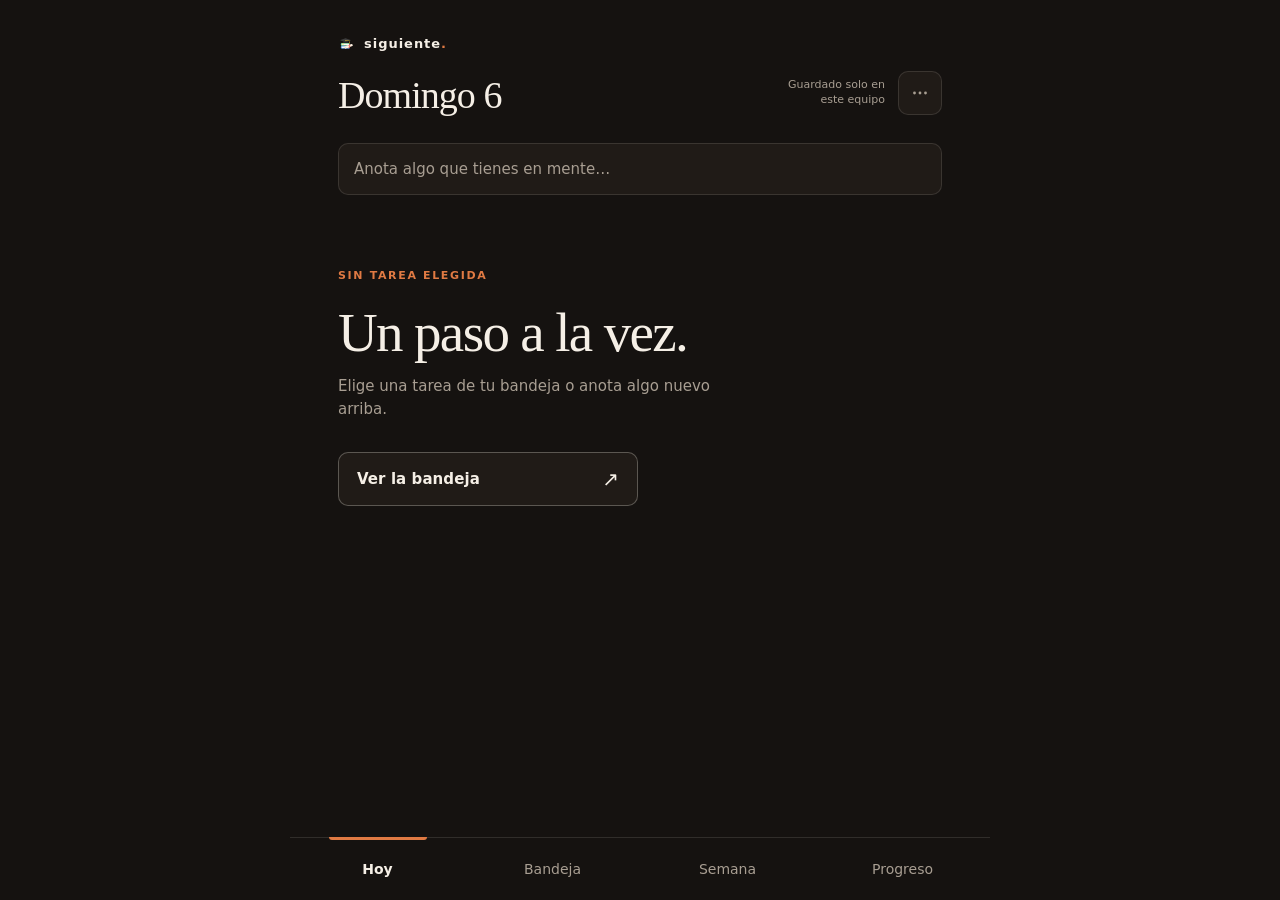
==== commit a3443dc4: "Sustituir la flecha de Empezar por un icono de play Generated with [Devin](https://devin.ai)  Co-Aut" ====
--- a/public/index.html
+++ b/public/index.html
@@ -80,8 +80,8 @@
     .capture::placeholder, .field input::placeholder, .log-search::placeholder { color: var(--text-dim); opacity: 1; }
     .capture:focus, .field input:focus, .log-search:focus { border-color: var(--line-strong); }
     .capture-add {
-      position: absolute; top: 5px; right: 5px;
-      display: grid; place-items: center; width: 42px; height: 42px;
+      position: absolute; top: 4px; right: 4px;
+      display: grid; place-items: center; width: 44px; height: 44px;
       border: 0; border-radius: 7px; background: var(--accent); color: var(--accent-ink);
       font-size: 23px; opacity: 0; pointer-events: none;
     }
@@ -95,6 +95,7 @@
       font: 650 15px/1.25 var(--font); letter-spacing: .005em; text-align: center; cursor: pointer;
     }
     .btn-arrow { font-size: 20px; font-weight: 400; line-height: 1; }
+    .btn-play { display: block; flex: none; width: 20px; height: 20px; }
     .btn--primary { background: var(--accent); color: var(--accent-ink); }
     .btn--primary:hover { background: #ED8952; }
     .btn--quiet { border-color: var(--line-strong); background: var(--surface); color: var(--text); }
@@ -103,11 +104,12 @@
     .btn--light:hover { background: #DED6C9; }
     .btn--text { width: auto; min-height: 46px; padding-left: 0; background: transparent; color: var(--text-dim); font-weight: 500; }
     .btn--text:hover { color: var(--text); }
-    .btn--small { width: auto; min-height: 43px; padding: 9px 14px; font-size: 13px; }
+    .btn--small { width: auto; min-height: 44px; padding: 9px 14px; font-size: 13px; }
     .stack { display: flex; flex-direction: column; gap: 10px; margin-top: 26px; }
     .stack .btn { justify-content: space-between; text-align: left; }
     .stack .link { align-self: flex-start; margin-top: 4px; }
     .link {
+      display: inline-flex; align-items: center; min-width: 44px; min-height: 44px;
       border: 0; background: transparent; color: var(--text-dim);
       font: 500 13px/1.4 var(--font); text-decoration: underline;
       text-decoration-color: rgba(168, 158, 146, .5); text-underline-offset: 4px;
@@ -1071,6 +1073,7 @@
 
     // ---------- iconos: solo los dos del botón de menú; la navegación inferior es texto ----------
     var BRAND_ICON = '<svg class="brand-icon" viewBox="0 0 120 120" aria-hidden="true"><g><g><path fill="#232323" d="M33.4,55.7V43.5h39.4v12.2c0,2.1-9.9,7.1-19.8,7.1S33.4,57.8,33.4,55.7z"/><g><path fill="#FFFCF1" d="M29.9,74.1h49.4V58.4H29.9c-4.3,0-7.8,3.4-7.8,7.8l0,0C22.2,70.5,25.6,74.1,29.9,74.1z"/><path fill="#64E291" d="M29.7,76.3c-5.6,0-10.1-4.5-10.1-10.1c0-5.6,4.5-10.1,10.1-10.1h49.5c1.1,0,2.1,1,2.1,2.1c0,1.1-1,2.1-2.1,2.1H29.7c-3.2,0-5.7,2.6-5.7,5.7s2.6,5.7,5.7,5.7h49.5c1.1,0,2.1,1,2.1,2.1c0,1.1-1,2.1-2.1,2.1H29.7V76.3z"/><polygon fill="#FFCA3B" points="39.2,69.4 35.4,66.8 31.7,69.4 31.7,60.6 39.2,60.6"/><path fill="#FFFCF1" d="M29.9,94.1h49.4V78.5H29.9c-4.3,0-7.8,3.4-7.8,7.8l0,0C22.2,90.5,25.6,94.1,29.9,94.1z"/><path fill="#64A1FF" d="M29.7,96.4c-5.6,0-10.1-4.5-10.1-10.1s4.5-10.1,10.1-10.1h49.5c1.1,0,2.1,1,2.1,2.1s-1,2.1-2.1,2.1H29.7c-3.2,0-5.7,2.6-5.7,5.7s2.6,5.7,5.7,5.7h49.5c1.1,0,2.1,1,2.1,2.1s-1,2.1-2.1,2.1C79.2,96.4,29.7,96.4,29.7,96.4z"/><polygon fill="#FFCA3B" points="74.7,89.3 71,86.8 67.3,89.3 67.3,80.7 74.7,80.7"/></g><path fill="#3D3D3D" d="M17.2,38.2l35.4,11.7c0.4,0.2,0.8,0.2,1.1,0L89,38.2c1.6-0.5,1.6-2.8,0-3.4L53.8,23.7c-0.3-0.1-0.7-0.1-1.1,0L17.4,34.8C15.7,35.4,15.6,37.6,17.2,38.2z"/><g><path fill="#FFC91D" d="M80.6,50.9c0.5,0,1-0.4,1-1v-8.9c0-0.4-0.4-0.9-0.9-1L53.2,36c-0.5-0.1-1,0.3-1.1,0.9c-0.1,0.5,0.3,1,0.9,1.1l26.5,3.9v8.1C79.5,50.5,80,50.9,80.6,50.9z"/></g><path fill="#FFC91D" d="M82.4,58.1h-3.4c-0.7,0-1.2-0.7-1-1.3l1.5-5.4h2.3l1.5,5.4C83.6,57.4,83.1,58.1,82.4,58.1z"/><ellipse fill="#EDB61D" cx="53.1" cy="36.8" rx="3.4" ry="1.9"/><circle fill="#EDB61D" cx="80.5" cy="50.9" r="2.4"/></g><g><path fill="#FFF1E1" d="M103.3,69c1.5,4.2,0.5,8.3-2,9.2L54.1,94.6c-2.6,0.9-5.8-1.7-7.3-5.9c-1.5-4.2-0.5-8.3,2-9.2L95.9,63C98.6,62.2,101.8,64.9,103.3,69z"/><path fill="#F87474" d="M85.8,75.1c1.5,4.2,0.5,8.3-2,9.2l-9,3.1c2.6-0.9,3.5-5.1,2-9.2c-1.5-4.2-4.7-6.9-7.3-5.9l9-3.1C81.1,68.2,84.4,70.9,85.8,75.1z"/><ellipse fill="#EDDFD1" cx="51.4" cy="87.1" rx="5" ry="8" transform="matrix(0.9444 -0.3289 0.3289 0.9444 -25.7739 21.7618)"/><polygon fill="#E26D6D" points="85.7,92.1 79.6,90.5 75.8,95.5 73.2,88 83.1,84.6"/></g></g></svg>';
+    var PLAY_ICON = '<svg class="btn-play" viewBox="0 0 512 512" aria-hidden="true"><g><g><linearGradient gradientUnits="userSpaceOnUse" id="playg1" x1="0" x2="512" y1="256" y2="256"><stop offset="0" style="stop-color:#33B49D"/><stop offset="1" style="stop-color:#00A185"/></linearGradient><circle cx="256" cy="256" fill="url(#playg1)" r="256"/><linearGradient gradientUnits="userSpaceOnUse" id="playg2" x1="42.6666679" x2="469.3333435" y1="256.0005188" y2="256.0005188"><stop offset="0" style="stop-color:#00A185"/><stop offset="1" style="stop-color:#33B49D"/></linearGradient><path d="M256,469.3338623c-117.6309357,0-213.3333282-95.7018738-213.3333282-213.3333435c0-117.6309204,95.7023926-213.333313,213.3333282-213.333313c117.636261,0,213.3333435,95.7024002,213.3333435,213.333313C469.3333435,373.6319885,373.636261,469.3338623,256,469.3338623z" fill="url(#playg2)"/></g><polygon opacity="0.3" points="358.4709167,264 169.5296021,384 169.5296021,144"/><polygon fill="#FFFFFF" points="350.4709167,256 161.5296021,376 161.5296021,136"/></g></svg>';
     var ICON = {
       menu: '<svg viewBox="0 0 20 20" aria-hidden="true" fill="currentColor" stroke="none"><circle cx="4.5" cy="10" r="1.4"/><circle cx="10" cy="10" r="1.4"/><circle cx="15.5" cy="10" r="1.4"/></svg>',
       close: '<svg viewBox="0 0 20 20" aria-hidden="true" fill="none" stroke="currentColor" stroke-width="1.7" stroke-linecap="round"><path d="M5.5 5.5l9 9M14.5 5.5l-9 9"/></svg>'
@@ -1139,7 +1142,7 @@
       return '<div class="capture-form">' +
         '<input id="capture" class="capture" type="text" autocomplete="off" ' +
         'placeholder="Anota algo que tienes en mente…" aria-label="Nombre de la tarea">' +
-        '<button type="button" class="capture-add" data-action="capture-add" aria-label="Añadir tarea">↗</button>' +
+        '<button type="button" class="capture-add" data-action="capture-add" aria-label="Añadir tarea" aria-hidden="true" disabled>↗</button>' +
         '</div>';
     }
 
@@ -1191,9 +1194,9 @@
       if (plan.length === 0) {
         return sessionBanner() +
           '<section class="empty-state">' +
-            '<span class="empty-index">01 / HOY</span>' +
+            '<span class="empty-index">SIN TAREA ELEGIDA</span>' +
             '<h2>Un paso a la vez.</h2>' +
-            '<p>No has elegido nada para hoy. Encuentra una tarea en tu bandeja o anota algo nuevo arriba.</p>' +
+            '<p>Elige una tarea de tu bandeja o anota algo nuevo arriba.</p>' +
             '<button type="button" class="btn btn--quiet" data-action="go" data-view="bandeja">Ver la bandeja <span class="btn-arrow">↗</span></button>' +
           '</section>';
       }
@@ -1208,7 +1211,7 @@
         html += '<p class="for-outcome"><strong>Para:</strong> ' + esc(first.task.outcome) + '</p>';
       }
       html += '<div class="now-actions">' +
-        '<button type="button" class="btn btn--primary" data-action="start" data-id="' + esc(first.task.id) + '">Empezar <span class="btn-arrow">↗</span></button>' +
+        '<button type="button" class="btn btn--primary" data-action="start" data-id="' + esc(first.task.id) + '">Empezar ' + PLAY_ICON + '</button>' +
         '<button type="button" class="btn btn--text" data-action="adjust" data-id="' + esc(first.task.id) + '">Ajustar esta tarea</button>' +
       '</div></section>';
       if (rest.length) {
@@ -1580,10 +1583,16 @@
       if (cap) {
         var add = document.querySelector('.capture-add');
         cap.addEventListener('input', function () {
-          if (add) add.classList.toggle('visible', !!cap.value);
+          if (!add) return;
+          var hasTitle = !!cap.value.trim();
+          add.disabled = !hasTitle;
+          add.setAttribute('aria-hidden', String(!hasTitle));
+          add.classList.toggle('visible', hasTitle);
         });
         cap.addEventListener('keydown', function (e) {
           if (e.key !== 'Enter') return;
+          e.preventDefault();
+          if (!cap.value.trim()) return;
           var value = cap.value;
           cap.value = '';
           doCapture(value);
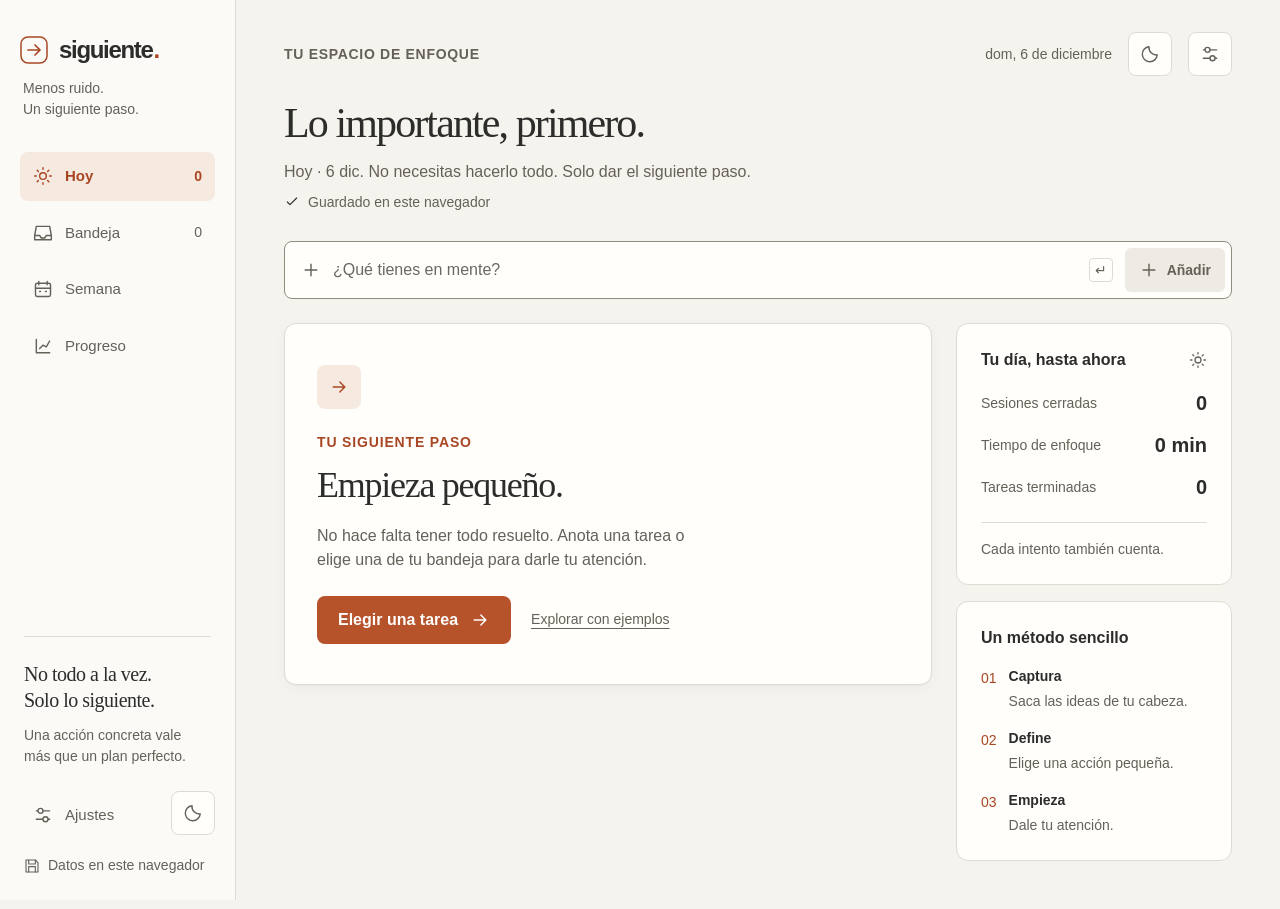
==== commit cde65f06: "Fusionar declaraciones CSS repetidas sin cambio visual Catorce reglas tenían la misma propiedad dos " ====
--- a/public/index.html
+++ b/public/index.html
@@ -1,1817 +1,5637 @@
-<!DOCTYPE html>
-<html lang="es">
+<!doctype html>
+<html lang="es" data-theme="system">
 <head>
-  <meta charset="utf-8">
-  <meta name="viewport" content="width=device-width, initial-scale=1, viewport-fit=cover">
-  <meta name="color-scheme" content="dark">
-  <meta name="theme-color" content="#151210">
-  <title>Siguiente</title>
-  <style>
-    /* Base: taller nocturno, café tostado con lino crema y un solo acento terracota */
-    :root {
-      color-scheme: dark;
-      --bg: #151210;
-      --surface: #201B17;
-      --surface-2: #2D2520;
-      --text: #F5EFE6;
-      --text-dim: #A89E92;
-      --text-faint: #756D63;
-      --line: rgba(245, 239, 230, .12);
-      --line-strong: rgba(245, 239, 230, .28);
-      --accent: #E07A43;
-      --accent-ink: #151210;
-      --done: #F5EFE6;
-      --progress: #A89E92;
-      --stuck: #756D63;
-      --font: "Segoe UI Variable Text", "Segoe UI", system-ui, sans-serif;
-      --display: "Palatino Linotype", "Book Antiqua", Palatino, Georgia, serif;
-      --maxw: 700px;
-      --r-control: 10px;
-      --r-panel: 14px;
-    }
-    * { box-sizing: border-box; }
-    html, body { min-width: 320px; margin: 0; }
-    html { background: var(--bg); }
-    body {
-      min-height: 100vh;
-      background: var(--bg);
-      color: var(--text);
-      font: 400 16px/1.5 var(--font);
-      -webkit-font-smoothing: antialiased;
-      -webkit-text-size-adjust: 100%;
-    }
-    #app {
-      width: 100%; max-width: var(--maxw); min-height: 100vh;
-      margin: 0 auto;
-      padding: max(35px, env(safe-area-inset-top)) clamp(24px, 6vw, 48px) calc(112px + env(safe-area-inset-bottom));
-    }
-    ::selection { background: rgba(224, 122, 67, .32); }
-    button { cursor: pointer; }
-    button, input { font-family: inherit; }
-    button:focus-visible, input:focus-visible { outline: 2px solid var(--accent); outline-offset: 3px; }
-
-    /* Cabecera: la marca sobre el título de la vista; el guardado queda a un lado */
-    .appbar { display: flex; align-items: flex-end; gap: 14px; margin-bottom: 27px; }
-    .appbar-title { min-width: 0; margin-right: auto; }
-    .brand { display: flex; align-items: center; gap: 7px; margin: 0 0 23px; color: var(--text); font: 600 13px/1 var(--font); letter-spacing: .075em; text-transform: lowercase; }
-    .brand-icon { width: 17px; height: 17px; margin-right: 2px; }
-    .brand-period { margin-left: -7px; color: var(--accent); }
-    .appbar h1 { margin: 0; font: 500 clamp(30px, 6vw, 38px)/1.08 var(--display); letter-spacing: -.025em; }
-    .appbar-tools { display: flex; flex: none; align-items: center; gap: 13px; padding-bottom: 1px; }
-    .saveind { max-width: 115px; color: var(--text-dim); font-size: 11px; line-height: 1.35; text-align: right; }
-    .iconbtn {
-      display: grid; flex: none; place-items: center;
-      width: 44px; height: 44px; padding: 0;
-      border: 1px solid var(--line); border-radius: var(--r-control);
-      background: var(--surface); color: var(--text-dim); cursor: pointer;
-    }
-    .iconbtn:hover { border-color: var(--line-strong); color: var(--text); }
-    .iconbtn svg { width: 20px; height: 20px; }
-
-    /* Captura: una línea de escritura, siempre disponible y sin competir con la acción */
-    .capture-form { position: relative; margin: 0 0 41px; }
-    .capture, .field input, .log-search {
-      width: 100%; height: 52px; padding: 12px 15px;
-      border: 1px solid var(--line); border-radius: var(--r-control);
-      background: var(--surface); color: var(--text);
-      font: 400 15px/1.4 var(--font); outline: none;
-    }
-    .capture { padding-right: 56px; }
-    .capture::placeholder, .field input::placeholder, .log-search::placeholder { color: var(--text-dim); opacity: 1; }
-    .capture:focus, .field input:focus, .log-search:focus { border-color: var(--line-strong); }
-    .capture-add {
-      position: absolute; top: 4px; right: 4px;
-      display: grid; place-items: center; width: 44px; height: 44px;
-      border: 0; border-radius: 7px; background: var(--accent); color: var(--accent-ink);
-      font-size: 23px; opacity: 0; pointer-events: none;
-    }
-    .capture-add.visible { opacity: 1; pointer-events: auto; }
-
-    /* Botones: la terracota es solo para la acción principal; el resto es lino sobre café */
-    .btn {
-      display: flex; align-items: center; justify-content: center; gap: 12px;
-      width: 100%; min-height: 54px; padding: 12px 18px;
-      border: 1px solid transparent; border-radius: var(--r-control);
-      font: 650 15px/1.25 var(--font); letter-spacing: .005em; text-align: center; cursor: pointer;
-    }
-    .btn-arrow { font-size: 20px; font-weight: 400; line-height: 1; }
-    .btn-play { display: block; flex: none; width: 20px; height: 20px; }
-    .btn--primary { background: var(--accent); color: var(--accent-ink); }
-    .btn--primary:hover { background: #ED8952; }
-    .btn--quiet { border-color: var(--line-strong); background: var(--surface); color: var(--text); }
-    .btn--quiet:hover { background: var(--surface-2); }
-    .btn--light { background: var(--text); color: var(--accent-ink); }
-    .btn--light:hover { background: #DED6C9; }
-    .btn--text { width: auto; min-height: 46px; padding-left: 0; background: transparent; color: var(--text-dim); font-weight: 500; }
-    .btn--text:hover { color: var(--text); }
-    .btn--small { width: auto; min-height: 44px; padding: 9px 14px; font-size: 13px; }
-    .stack { display: flex; flex-direction: column; gap: 10px; margin-top: 26px; }
-    .stack .btn { justify-content: space-between; text-align: left; }
-    .stack .link { align-self: flex-start; margin-top: 4px; }
-    .link {
-      display: inline-flex; align-items: center; min-width: 44px; min-height: 44px;
-      border: 0; background: transparent; color: var(--text-dim);
-      font: 500 13px/1.4 var(--font); text-decoration: underline;
-      text-decoration-color: rgba(168, 158, 146, .5); text-underline-offset: 4px;
-      padding: 9px 0; cursor: pointer;
-    }
-    .link:hover { color: var(--text); }
-    .badge { flex: none; padding: 7px 10px; border: 1px solid var(--line); border-radius: 7px; color: var(--text-dim); font-size: 12px; }
-
-    /* Etiquetas breves en terracota que orientan cada panel o estado */
-    .empty-index, .panel-kicker, .session-kicker { color: var(--accent); font-size: 11px; font-weight: 700; letter-spacing: .15em; }
-    .panel-kicker { margin: 0; }
-    .session-kicker { display: inline-flex; align-items: center; gap: 9px; }
-    .live-dot { width: 7px; height: 7px; border-radius: 50%; background: var(--accent); box-shadow: 0 0 0 5px rgba(224, 122, 67, .1); }
-    .empty-index { display: block; }
-
-    /* Estados vacíos: un encabezado editorial en Hoy, texto plano en el resto */
-    .empty-state { padding: 32px 0 0; }
-    .empty-state h2 { margin: 18px 0 12px; font: 500 clamp(38px, 8vw, 55px)/1.1 var(--display); letter-spacing: -.03em; }
-    .empty-state p { max-width: 42ch; margin: 0 0 32px; color: var(--text-dim); font-size: 15px; }
-    .empty-state .btn { max-width: 300px; justify-content: space-between; }
-    .plain-empty { padding: 25px 0; color: var(--text-dim); font-size: 14px; }
-    .section-intro { padding: 0 0 15px; }
-    .section-intro h2 { margin: 0 0 9px; font: 500 29px/1.2 var(--display); letter-spacing: -.02em; }
-    .section-intro p { max-width: 47ch; margin: 0; color: var(--text-dim); font-size: 14px; }
-
-    /* Hoy: la acción se escribe directamente sobre el fondo, sin tarjeta */
-    .now { padding: 4px 0 36px; border-bottom: 1px solid var(--line-strong); }
-    .task-context { display: block; margin: 0 0 19px; color: var(--text-dim); font-size: 14px; line-height: 1.45; }
-    .task-context span { display: block; overflow: hidden; text-overflow: ellipsis; white-space: nowrap; }
-    .hero {
-      max-width: 20ch; margin: 0;
-      font: 500 clamp(37px, 8vw, 56px)/1.09 var(--display);
-      letter-spacing: -.032em; overflow-wrap: anywhere;
-    }
-    .for-outcome { max-width: 50ch; margin: 22px 0 0; color: var(--text-dim); font-size: 15px; line-height: 1.55; }
-    .for-outcome strong { color: var(--text); font-weight: 700; }
-    .now-actions { display: flex; flex-direction: column; align-items: flex-start; gap: 5px; margin-top: 35px; }
-    .now-actions .btn--primary { justify-content: space-between; width: min(100%, 360px); min-height: 60px; padding: 13px 20px; font-size: 16px; }
-    .now-actions .btn--text { text-align: left; }
-    .section-label { margin: 40px 0 8px; color: var(--text); font: 500 22px/1.25 var(--display); letter-spacing: -.01em; }
-    .rows { list-style: none; margin: 0; padding: 0; }
-    .rows > li { border-bottom: 1px solid var(--line); }
-    .later { display: flex; align-items: center; justify-content: space-between; gap: 18px; padding: 17px 0; }
-    .later .txt { flex: 1; min-width: 0; color: var(--text); font-size: 15px; line-height: 1.45; }
-    .later .sub { display: block; margin-top: 3px; color: var(--text-dim); font-size: 13px; }
-    .later .link { flex: none; }
-
-    /* Bandeja: entradas planas, separadas por una línea */
-    .task { padding: 24px 0 26px; }
-    .task--captured { margin: 0 -14px; padding-right: 14px; padding-left: 14px; border-radius: var(--r-panel); background: var(--surface); scroll-margin-block: 110px; }
-    .task .t-topline { display: flex; flex-wrap: wrap; align-items: baseline; justify-content: space-between; gap: 6px 10px; }
-    .task .t-title { color: var(--text); font: 500 21px/1.28 var(--display); letter-spacing: -.01em; overflow-wrap: anywhere; }
-    .task .t-tag { flex: none; padding: 3px 8px; border: 1px solid var(--line); border-radius: 7px; color: var(--text-dim); font-size: 12px; }
-    .task .t-next { margin-top: 9px; color: var(--text-dim); font-size: 14px; line-height: 1.5; }
-    .task .t-next.none { color: var(--text-dim); }
-    .task .t-dur { margin-top: 7px; color: var(--text-dim); font-size: 12px; }
-    .task .t-actions { display: flex; flex-wrap: wrap; align-items: center; gap: 9px; margin-top: 18px; }
-    .task .field { margin: 17px 0 8px; }
-    .task #inline-action { margin: 0; padding-right: 15px; background: var(--bg); }
-    .task .action-hint { margin: 7px 0 0; color: var(--text-dim); font-size: 12px; }
-
-    /* Formularios, ajustes y avisos: un mismo vocabulario */
-    .define-card { margin-top: 3px; padding: clamp(21px, 5vw, 28px); border: 1px solid var(--line); border-radius: var(--r-panel); background: var(--surface); }
-    .define-for { margin: 10px 0 20px; color: var(--text); font: 500 26px/1.24 var(--display); overflow-wrap: anywhere; }
-    .field { display: block; margin-top: 23px; }
-    .field span { display: block; margin-bottom: 8px; color: var(--text-dim); font-size: 13px; }
-    .notice { margin: 0 0 20px; padding: 14px 16px; border: 1px solid var(--line); border-radius: var(--r-control); background: var(--surface); color: var(--text-dim); font-size: 14px; line-height: 1.5; }
-    .notice.as-button { display: block; width: 100%; color: var(--text); text-align: left; cursor: pointer; }
-    .empty { margin-top: 8px; padding: 26px 22px; border: 1px solid var(--line); border-radius: var(--r-panel); background: var(--surface); color: var(--text-dim); }
-    .empty p { margin: 0 0 18px; }
-    .empty .btn { margin-top: 6px; }
-    .undobar { display: flex; align-items: baseline; justify-content: space-between; gap: 12px; }
-    .undobar .link { flex: none; }
-    .menu-card { padding-top: 4px; }
-    .menu-card .stack { margin-top: 0; }
-    .menu-intro { margin: 4px 0 18px; font: 500 26px/1.2 var(--display); }
-    .menu-footer { margin-top: 48px; padding-top: 20px; border-top: 1px solid var(--line); color: var(--text-dim); font-size: 14px; line-height: 1.6; }
-    .filelabel { position: relative; overflow: hidden; }
-    .filelabel input[type=file] { position: absolute; inset: 0; opacity: 0; cursor: pointer; }
-    .ajustar-title { margin: 10px 0 20px; font: 500 26px/1.24 var(--display); overflow-wrap: anywhere; }
-    .ajustar-note { max-width: 50ch; margin: 12px 0; color: var(--text-dim); font-size: 14px; line-height: 1.55; }
-    .ajustar-note strong { color: var(--text); font-weight: 700; }
-    .ajustar-note--faint { color: var(--text-dim); }
-    .sample-section { margin-top: 40px; }
-    .sample-section p { margin: 0; color: var(--text-dim); font-size: 14px; }
-    .sample-section .btn { margin-top: 18px; }
-
-    /* Sesión: el tiempo es la única cifra grande; una marca sobre una línea muestra que corre, sin meta */
-    .view--full { min-height: calc(100vh - 120px); min-height: calc(100dvh - 120px); }
-    .session { display: flex; min-height: calc(100vh - 170px); min-height: calc(100dvh - 170px); flex-direction: column; padding-top: 18px; }
-    .session-task-name { margin: 36px 0 10px; color: var(--text-dim); font-size: 14px; }
-    .session .hero { max-width: 27ch; font-size: clamp(27px, 6vw, 34px); line-height: 1.2; letter-spacing: -.02em; }
-    .tempo-stage { padding: 70px 0 45px; }
-    .tempo-time { display: block; margin: 0; color: var(--text); font: 500 clamp(54px, 14vw, 88px)/1 var(--display); letter-spacing: -.04em; font-variant-numeric: tabular-nums; }
-    .tempo-note { margin: 13px 0 0; color: var(--text-dim); font-size: 14px; }
-    .tempo { position: relative; height: 2px; margin-top: 33px; border-radius: 2px; background: var(--line-strong); }
-    .tempo-fill { position: absolute; top: -4px; left: 0; width: 3px; height: 10px; border-radius: 2px; background: var(--accent); }
-    .tempo-stage.is-paused .tempo-fill { background: var(--text-faint); }
-    .tempo-stage.is-paused .tempo-time { color: var(--text-dim); }
-    .session-end { display: grid; gap: 10px; margin-top: auto; padding-bottom: 24px; }
-
-    /* Cierre: sin tarjeta, solo la pregunta y dos salidas */
-    .close-screen { padding-top: 65px; }
-    .close-screen h1 { margin: 24px 0 8px; font: 500 clamp(38px, 8vw, 54px)/1.1 var(--display); }
-    .close-screen > p { margin: 0; color: var(--text-dim); }
-    .close-options { display: grid; gap: 11px; margin: 43px 0 19px; }
-    .close-options button {
-      display: flex; align-items: center; justify-content: space-between;
-      width: 100%; min-height: 65px; padding: 16px 20px;
-      border: 1px solid var(--line-strong); border-radius: var(--r-control);
-      background: var(--surface); color: var(--text);
-      font: 700 16px/1.3 var(--font); text-align: left; cursor: pointer;
-    }
-    .close-options button:hover { background: var(--surface-2); }
-    .close-options span { font-size: 20px; font-weight: 400; }
-
-    /* Semana: la fecha a la izquierda como en un cuaderno y las sesiones en columna */
-    .week-range { margin: 0 0 15px; color: var(--text-dim); font-size: 14px; }
-    .week-stack { display: grid; }
-    .day { display: grid; grid-template-columns: 72px minmax(0, 1fr); gap: 20px; padding: 22px 0; border-bottom: 1px solid var(--line); }
-    .day.today { margin: 8px -16px 0; padding: 22px 16px; border: 1px solid var(--line); border-radius: var(--r-panel); background: var(--surface); }
-    .day-head { display: flex; flex-direction: column; align-items: flex-start; gap: 2px; min-width: 0; margin: 0; }
-    .day-head .d-name { color: var(--text-dim); font-size: 13px; font-weight: 400; text-transform: capitalize; }
-    .day-head .d-date { color: var(--text); font: 500 19px/1.2 var(--display); white-space: nowrap; }
-    .day-head .d-today { margin-top: 4px; color: var(--text); font-size: 12px; font-weight: 700; }
-    .day-body { min-width: 0; }
-    .day-body .d-total { margin: 0 0 9px; color: var(--text-dim); font-size: 13px; font-variant-numeric: tabular-nums; }
-    .day-items { list-style: none; margin: 0; padding: 0; }
-    .d-item { display: grid; grid-template-columns: 40px minmax(0, 1fr) auto; align-items: baseline; gap: 8px; padding: 9px 0; border-top: 1px solid var(--line); color: var(--text); font-size: 14px; line-height: 1.4; }
-    .d-item .d-time, .d-item .d-dur { color: var(--text-dim); font-size: 12px; font-variant-numeric: tabular-nums; white-space: nowrap; }
-    .d-item .d-task { min-width: 0; overflow-wrap: anywhere; }
-    .day-plan { margin-top: 13px; padding-top: 12px; border-top: 1px solid var(--line); }
-    .day-body > .day-plan:first-child { margin-top: 0; padding-top: 0; border-top: 0; }
-    .day-plan-label { margin: 0 0 9px; color: var(--text-dim); font-size: 13px; }
-    .day-plan .d-item { grid-template-columns: minmax(0, 1fr); padding: 6px 0; border-top: 0; color: var(--text-dim); }
-    .day-empty { margin: 0 0 9px; color: var(--text-dim); font-size: 14px; }
-
-    /* Progreso: cifras en filas y registro sin paneles repetidos */
-    .panel { padding: 10px 22px; border: 1px solid var(--line); border-radius: var(--r-panel); background: var(--surface); }
-    .panel-note { margin: 12px 0 4px; color: var(--text-dim); font-size: 13px; }
-    .figures { display: grid; }
-    .figure { display: flex; align-items: baseline; justify-content: space-between; gap: 16px; padding: 15px 0; }
-    .figure + .figure { border-top: 1px solid var(--line); }
-    .figure strong { order: 1; color: var(--text); font: 500 24px/1.2 var(--display); font-variant-numeric: tabular-nums; white-space: nowrap; }
-    .figure span { color: var(--text-dim); font-size: 14px; line-height: 1.4; }
-    .log-controls { display: grid; gap: 12px; margin: 17px 0 4px; }
-    .log-month { display: flex; align-items: center; justify-content: space-between; border: 1px solid var(--line); border-radius: var(--r-control); background: var(--surface); }
-    .log-month span { color: var(--text); font-size: 14px; text-align: center; text-transform: capitalize; }
-    .log-month-btn { flex: none; width: 48px; height: 48px; border: 0; border-radius: var(--r-control); background: transparent; color: var(--text); font: 24px/1 var(--font); cursor: pointer; }
-    .log { list-style: none; margin: 0; padding: 0; }
-    .log > li { padding: 24px 0; border-bottom: 1px solid var(--line); }
-    .log-line { display: flex; align-items: baseline; justify-content: space-between; gap: 10px; }
-    .log-line .l-task { min-width: 0; color: var(--text); font: 500 19px/1.3 var(--display); overflow-wrap: anywhere; }
-    .log-line .l-dur { flex: none; color: var(--text-dim); font-size: 13px; font-variant-numeric: tabular-nums; white-space: nowrap; }
-    .log-date { margin: 5px 0 0; color: var(--text-dim); font-size: 13px; }
-    .log-outcome { display: flex; align-items: center; gap: 8px; margin-top: 10px; color: var(--text-dim); font-size: 13px; }
-    .log-step { display: block; margin: 7px 0 0; color: var(--text-dim); font-size: 13px; overflow-wrap: anywhere; }
-    .log-empty { margin: 20px 0; color: var(--text-dim); font-size: 14px; }
-    .dot { flex: none; width: 8px; height: 8px; border: 2px solid var(--text-faint); border-radius: 50%; }
-    .dot--done { border-color: var(--done); background: var(--done); }
-    .dot--progress { border-color: var(--progress); }
-    .dot--stuck { border-color: var(--stuck); }
-
-    /* Navegación: barra pegada al borde inferior, texto sin iconos y una línea marca la vista actual */
-    .tabbar { position: fixed; z-index: 10; right: 0; bottom: 0; left: 0; display: grid; grid-template-columns: repeat(4, minmax(0, 1fr)); width: 100%; max-width: var(--maxw); margin: 0 auto; padding-bottom: env(safe-area-inset-bottom); border-top: 1px solid var(--line); background: var(--bg); }
-    .tab { position: relative; min-height: 62px; padding: 8px 4px; border: 0; background: transparent; color: var(--text-dim); font: 500 14px/1 var(--font); cursor: pointer; }
-    .tab:hover { color: var(--text); }
-    .tab[aria-current="page"] { color: var(--text); font-weight: 700; }
-    .tab[aria-current="page"]::before { position: absolute; top: -1px; right: 22%; left: 22%; height: 3px; border-radius: 0 0 3px 3px; background: var(--accent); content: ""; }
-    .btn, .tab, .iconbtn, .link, .close-options button, .filelabel, .log-month-btn { -webkit-tap-highlight-color: transparent; touch-action: manipulation; }
-
-    /* Pantallas estrechas: el indicador de guardado sigue visible */
-    @media (max-width: 350px) {
-      .appbar h1 { font-size: 27px; }
-      .saveind { max-width: 75px; font-size: 10px; }
-      .hero { font-size: 33px; }
-      .day { grid-template-columns: 54px minmax(0, 1fr); gap: 10px; }
-      .day-head .d-date { font-size: 16px; }
-      .d-item { grid-template-columns: 34px minmax(0, 1fr) auto; gap: 5px; }
-    }
-    @keyframes view-in { from { opacity: 0; transform: translateY(9px); } to { opacity: 1; transform: translateY(0); } }
-    @keyframes breathe { 50% { box-shadow: 0 0 0 8px rgba(224, 122, 67, 0); } }
-    @media (prefers-reduced-motion: no-preference) {
-      .view--enter { animation: view-in .38s ease both; }
-      .live-dot { animation: breathe 2s ease-in-out infinite; }
-      .btn, .tab, .iconbtn, .link, .close-options button, .log-month-btn { transition: background-color .2s, color .2s, border-color .2s, transform .2s; }
-      .btn:active, .close-options button:active, .log-month-btn:active { transform: scale(.985); }
-      .capture-add { transition: opacity .2s; }
-      .tempo-fill { transition: left 1s linear; }
-    }
-
-    /* Impresión: papel blanco y únicamente el registro del mes visible */
-    @media print {
-      @page { margin: 18mm; }
-      :root { color-scheme: light; }
-      html, body, #app { min-height: 0; background: #fff !important; color: #111; }
-      #app { max-width: none; margin: 0; padding: 0; }
-      .appbar, .capture-form, .tabbar, .view > :not(.log) { display: none !important; }
-      .view, .log { padding: 0; border: 0; }
-      .log { display: block; margin: 0; }
-      .log::before { display: block; margin-bottom: 12mm; content: "Registro — " attr(data-month); font-size: 18pt; font-weight: 600; }
-      .log > li { break-inside: avoid; margin: 0; padding: 5mm 0; border: 0; border-bottom: 1px solid #ccc; border-radius: 0; background: none; color: #111; }
-      .log > li::before, .log-outcome .dot { display: none; }
-      .log > li * { color: #111 !important; }
-      .log-line { display: flex; align-items: baseline; justify-content: space-between; gap: 4mm; font-size: 10pt; }
-      .log-line .l-task { color: #111; font: 600 11pt/1.4 var(--font); }
-      .log-line .l-task::before { content: "Tarea: "; }
-      .log-line .l-dur::before { content: "Duración: "; }
-      .log-date { margin: 1mm 0 0; font-size: 10pt; }
-      .log-date::before { content: "Fecha: "; }
-      .log-outcome { margin: 1mm 0 0; font-size: 10pt; }
-      .log-outcome::before { content: "Resultado: "; }
-      .log-step { margin: 1mm 0 0; font-size: 10pt; }
-    }
-  </style>
+<meta charset="utf-8">
+<meta name="viewport" content="width=device-width, initial-scale=1, viewport-fit=cover, interactive-widget=resizes-content">
+<meta name="color-scheme" content="light dark">
+<meta name="theme-color" content="#f5f3ee">
+<meta name="description" content="Siguiente: captura tareas, define un siguiente paso y dedica tu atención. Un espacio de enfoque que guarda tus datos en tu navegador.">
+<meta http-equiv="Content-Security-Policy" content="default-src 'self' data: blob:; script-src 'unsafe-inline'; style-src 'unsafe-inline'; connect-src 'self'; img-src 'self' data: blob:; object-src 'none'; base-uri 'none'; form-action 'none'">
+<title>Siguiente · Un paso a la vez</title>
+<script>try{var t=localStorage.getItem('siguiente.theme');if(['light','dark','system'].includes(t))document.documentElement.dataset.theme=t;}catch(e){}</script>
+<style>
+/* MOBILE-FIRST · base: 320–639 px; mejoras progresivas: 640 / 1024 / 1280 px. Controles de 44–48 px, safe areas y navegación fuera del contenido. */
+/* Siguiente · interfaz editorial. Sin fuentes, imágenes ni librerías externas. */
+:root {
+  color-scheme: light;
+  --bg: #f5f3ee;
+  --sidebar: #fbfaf7;
+  --surface: #fffefb;
+  --surface-2: #eeebe4;
+  --text: #2c2c2b;
+  --text-dim: #656158;
+  --text-faint: #6c675f;
+  --line: #dfdbd2;
+  --line-strong: #918b80;
+  --accent: #a94724;
+  --accent-fill: #b6532b;
+  --accent-hover: #9e4522;
+  --accent-ink: #fff;
+  --accent-soft: #f6e9df;
+  --green: #34734e;
+  --green-soft: #e9f1e9;
+  --red: #b43f35;
+  --red-soft: #fae9e5;
+  --font: -apple-system, BlinkMacSystemFont, "Segoe UI", sans-serif;
+  --display: Georgia, "Times New Roman", serif;
+  --r-control: 8px;
+  --r-panel: 12px;
+  --shadow: 0 1px 2px rgb(32 25 15 / 3%), 0 4px 16px rgb(32 25 15 / 3%);
+  --sidebar-width: 212px;
+}
+@media (prefers-color-scheme: dark) {
+  :root:not([data-theme="light"]) {
+    color-scheme: dark;
+    --bg: #171513;
+    --sidebar: #1b1916;
+    --surface: #22201c;
+    --surface-2: #2d2924;
+    --text: #f4f0e8;
+    --text-dim: #b8b0a4;
+    --text-faint: #aaa296;
+    --line: #403b34;
+    --line-strong: #807567;
+    --accent: #f29e6e;
+    --accent-fill: #e68b57;
+    --accent-hover: #f09c6a;
+    --accent-ink: #211810;
+    --accent-soft: #34271f;
+    --green: #a2c2a5;
+    --green-soft: #253128;
+    --red: #f59c8c;
+    --red-soft: #3b2520;
+    --shadow: none;
+  }
+}
+:root[data-theme="dark"] {
+  color-scheme: dark;
+  --bg: #171513;
+  --sidebar: #1b1916;
+  --surface: #22201c;
+  --surface-2: #2d2924;
+  --text: #f4f0e8;
+  --text-dim: #b8b0a4;
+  --text-faint: #aaa296;
+  --line: #403b34;
+  --line-strong: #807567;
+  --accent: #f29e6e;
+  --accent-fill: #e68b57;
+  --accent-hover: #f09c6a;
+  --accent-ink: #211810;
+  --accent-soft: #34271f;
+  --green: #a2c2a5;
+  --green-soft: #253128;
+  --red: #f59c8c;
+  --red-soft: #3b2520;
+  --shadow: none;
+}
+* {
+  box-sizing: border-box;
+}
+html {
+  background: var(--bg);
+  scroll-behavior: smooth;
+}
+body {
+  margin: 0;
+  background: var(--bg);
+  color: var(--text);
+  font: 400 16px/1.5 var(--font);
+  -webkit-font-smoothing: antialiased;
+  -webkit-text-size-adjust: 100%;
+}
+button,
+input,
+select,
+textarea {
+  font: inherit;
+}
+button,
+select {
+  cursor: pointer;
+}
+button {
+  color: inherit;
+}
+button:disabled {
+  cursor: not-allowed;
+}
+button,
+a,
+input,
+select,
+textarea,
+[tabindex] {
+  -webkit-tap-highlight-color: transparent;
+}
+:focus-visible {
+  outline: 2px solid var(--accent);
+  outline-offset: 4px;
+}
+input:focus-visible,
+select:focus-visible,
+textarea:focus-visible {
+  outline-offset: 2px;
+}
+[hidden] {
+  display: none !important;
+}
+::selection {
+  color: var(--text);
+  background: var(--accent-soft);
+}
+svg {
+  display: block;
+  width: 20px;
+  height: 20px;
+  flex: none;
+}
+.sr-only {
+  position: absolute;
+  width: 1px;
+  height: 1px;
+  padding: 0;
+  margin: -1px;
+  overflow: hidden;
+  clip-path: inset(50%);
+  white-space: nowrap;
+  border: 0;
+}
+.skip-link {
+  opacity: 0;
+  pointer-events: none;
+  position: fixed;
+  z-index: 100;
+  left: 16px;
+  top: -100px;
+  padding: 12px 16px;
+  border-radius: 8px;
+  color: var(--accent-ink);
+  background: var(--accent-fill);
+}
+#main-content:focus-visible {
+  outline-offset: -4px;
+}
+.skip-link:focus {
+  opacity: 1;
+  pointer-events: auto;
+  top: 16px;
+}
+#app {
+  grid-template-columns: var(--sidebar-width) minmax(0, 1fr);
+  min-height: 100vh;
+  min-height: 100dvh;
+  display: flex;
+  flex-direction: column;
+  height: 100dvh;
+  overflow: hidden;
+}
+.sidebar {
+  position: sticky;
+  top: 0;
+  overflow-y: auto;
+  flex-direction: column;
+  height: 100vh;
+  height: 100dvh;
+  padding: 36px 16px 24px;
+  border-right: 1px solid var(--line);
+  background: var(--sidebar);
+  display: none;
+}
+.brand {
+  display: flex;
+  gap: 9px;
+  align-items: center;
+  width: max-content;
+  color: var(--text);
+  font-size: 24px;
+  line-height: 1;
+  font-weight: 650;
+  letter-spacing: -0.055em;
+}
+.brand-period {
+  color: var(--accent);
+  margin-left: -8px;
+}
+.brand-icon {
+  width: 28px;
+  height: 28px;
+  color: var(--accent);
+  margin-right: 2px;
+}
+.brand-caption {
+  margin: 14px 0 32px;
+  padding-left: 3px;
+  color: var(--text-dim);
+  font-size: 14px;
+  line-height: 1.5;
+}
+.sidenav {
+  display: flex;
+  flex-direction: column;
+  gap: 8px;
+}
+.nav-item {
+  display: flex;
+  align-items: center;
+  gap: 12px;
+  width: 100%;
+  min-height: 48px;
+  padding: 12px;
+  border: 1px solid transparent;
+  border-radius: 8px;
+  background: transparent;
+  color: var(--text-dim);
+  text-align: left;
+  font-size: 15px;
+  font-weight: 500;
+}
+.nav-item:hover {
+  color: var(--text);
+  background: var(--surface-2);
+}
+.nav-item[aria-current] {
+  color: var(--accent);
+  background: var(--accent-soft);
+  font-weight: 650;
+}
+.nav-count {
+  margin-left: auto;
+  color: var(--text-dim);
+  font-size: 14px;
+  font-variant-numeric: tabular-nums;
+}
+.nav-item[aria-current] .nav-count {
+  color: var(--accent);
+}
+.sidebar-bottom {
+  margin-top: auto;
+  padding-top: 32px;
+}
+.sidebar-note {
+  margin: 0 4px 24px;
+  border-top: 1px solid var(--line);
+  padding-top: 24px;
+}
+.sidebar-note strong {
+  display: block;
+  font-weight: 500;
+  font-family: var(--display);
+  font-size: 20px;
+  line-height: 1.3;
+  letter-spacing: -0.025em;
+}
+.sidebar-note p {
+  margin: 12px 0 0;
+  color: var(--text-dim);
+  font-size: 14px;
+}
+.sidebar-actions {
+  display: flex;
+  gap: 4px;
+}
+.sidebar-actions .nav-item {
+  flex: 1;
+}
+.sidebar-footer {
+  display: flex;
+  align-items: center;
+  gap: 8px;
+  padding: 16px 4px 0;
+  color: var(--text-dim);
+  font-size: 14px;
+}
+.sidebar-footer svg {
+  width: 16px;
+  height: 16px;
+}
+.workspace {
+  min-width: 0;
+  flex: 1;
+  min-height: 0;
+  overflow-y: auto;
+  overscroll-behavior-y: contain;
+  padding: max(20px, env(safe-area-inset-top))
+    max(16px, env(safe-area-inset-right)) 24px
+    max(16px, env(safe-area-inset-left));
+  scroll-padding-top: 16px;
+  scroll-padding-bottom: 24px;
+}
+.content {
+  max-width: 1072px;
+  margin: 0 auto;
+}
+.appbar {
+  margin-bottom: 20px;
+}
+.topline {
+  display: flex;
+  align-items: center;
+  justify-content: space-between;
+  gap: 16px;
+  margin-bottom: 20px;
+}
+.eyebrow {
+  margin: 0;
+  color: var(--text-dim);
+  font-size: 14px;
+  font-weight: 550;
+  letter-spacing: 0.05em;
+  text-transform: uppercase;
+  display: none;
+}
+.topline-right {
+  display: flex;
+  align-items: center;
+  gap: 8px;
+}
+.date-label {
+  color: var(--text-dim);
+  font-size: 14px;
+  display: none;
+}
+.iconbtn {
+  display: grid;
+  place-items: center;
+  flex: none;
+  width: 44px;
+  height: 44px;
+  padding: 0;
+  border: 1px solid var(--line);
+  border-radius: var(--r-control);
+  background: var(--surface);
+  color: var(--text-dim);
+}
+.iconbtn:hover {
+  border-color: var(--line-strong);
+  color: var(--text);
+}
+.appbar h1 {
+  margin: 0;
+  font: 400 clamp(28px, 8vw, 32px)/1.14 var(--display);
+  letter-spacing: -0.045em;
+  overflow-wrap: anywhere;
+}
+.appbar-subtitle {
+  margin: 8px 0 0;
+  max-width: 65ch;
+  color: var(--text-dim);
+}
+.mobile-brand {
+  display: flex;
+  font-size: 21px;
+}
+.mobile-tools {
+  display: flex;
+  align-items: center;
+  gap: 8px;
+}
+.saveind {
+  color: var(--text-dim);
+  font-size: 14px;
+}
+.appbar-save {
+  display: inline-flex;
+  align-items: center;
+  gap: 8px;
+  margin-top: 12px;
+}
+.appbar-save svg {
+  width: 16px;
+  height: 16px;
+}
+.capture-form {
+  display: flex;
+  align-items: center;
+  margin: 0 0 20px;
+  padding: 6px 6px 6px 12px;
+  border: 1px solid var(--line-strong);
+  border-radius: var(--r-control);
+  background: var(--surface);
+  gap: 8px;
+}
+.capture-form:focus-within {
+  border-color: var(--accent);
+  box-shadow: 0 0 0 2px var(--accent-soft);
+}
+.capture-form > svg {
+  color: var(--text-dim);
+  width: 18px;
+  height: 18px;
+}
+.capture {
+  width: 100%;
+  min-width: 0;
+  height: 44px;
+  padding: 8px 0;
+  border: 0;
+  border-radius: 4px;
+  background: transparent;
+  color: var(--text);
+  font-size: 16px;
+}
+.capture:focus-visible {
+  outline: 0;
+}
+.capture::placeholder,
+.field input::placeholder,
+.log-search::placeholder {
+  color: var(--text-faint);
+  opacity: 1;
+}
+.capture-add {
+  display: flex;
+  justify-content: center;
+  align-items: center;
+  flex: none;
+  height: 44px;
+  gap: 8px;
+  border: 0;
+  border-radius: 6px;
+  background: var(--accent-fill);
+  color: var(--accent-ink);
+  font-size: 14px;
+  font-weight: 600;
+  min-width: 44px;
+  width: 44px;
+  padding: 0;
+}
+.capture-add:disabled {
+  background: var(--surface-2);
+  color: var(--text-dim);
+}
+.capture-add:not(:disabled):hover {
+  background: var(--accent-hover);
+}
+kbd {
+  display: inline-grid;
+  place-items: center;
+  min-width: 24px;
+  min-height: 24px;
+  padding: 0 5px;
+  border: 1px solid var(--line);
+  border-radius: 4px;
+  color: var(--text-dim);
+  background: var(--surface);
+  font: 400 14px/1 var(--font);
+}
+.capture-hint {
+  color: var(--text-dim);
+  font-size: 14px;
+  display: none;
+}
+.btn {
+  display: inline-flex;
+  align-items: center;
+  justify-content: center;
+  gap: 12px;
+  width: 100%;
+  min-height: 48px;
+  padding: 12px 20px;
+  border: 1px solid transparent;
+  border-radius: var(--r-control);
+  font-size: 16px;
+  font-weight: 600;
+  line-height: 1.4;
+  text-align: center;
+}
+.btn-arrow {
+  font-size: 20px;
+  font-weight: 400;
+  line-height: 1;
+}
+.btn--primary {
+  background: var(--accent-fill);
+  color: var(--accent-ink);
+}
+.btn--primary:hover {
+  background: var(--accent-hover);
+}
+.btn--quiet {
+  background: var(--surface);
+  border-color: var(--line-strong);
+  color: var(--text);
+}
+.btn--quiet:hover {
+  background: var(--surface-2);
+}
+.btn--light {
+  background: var(--text);
+  color: var(--bg);
+}
+.btn--light:hover {
+  opacity: 0.9;
+}
+.btn--text {
+  width: auto;
+  min-height: 44px;
+  padding: 8px 0;
+  color: var(--text-dim);
+  background: transparent;
+  font-weight: 500;
+}
+.btn--text:hover {
+  color: var(--text);
+}
+.btn--small {
+  width: auto;
+  min-height: 44px;
+  padding: 8px 14px;
+  font-size: 14px;
+}
+.btn--danger {
+  color: var(--red);
+  border-color: var(--red);
+  background: var(--surface);
+}
+.btn--danger:hover {
+  background: var(--red-soft);
+}
+.link {
+  display: inline-flex;
+  align-items: center;
+  justify-content: center;
+  min-width: 44px;
+  min-height: 44px;
+  gap: 8px;
+  padding: 8px 0;
+  border: 0;
+  background: transparent;
+  color: var(--text-dim);
+  font-size: 14px;
+  font-weight: 500;
+  text-decoration: underline;
+  text-underline-offset: 4px;
+}
+.link:hover {
+  color: var(--accent);
+}
+.badge,
+.t-tag {
+  display: inline-flex;
+  align-items: center;
+  flex: none;
+  gap: 6px;
+  padding: 4px 8px;
+  border: 1px solid var(--line);
+  border-radius: 4px;
+  color: var(--text-dim);
+  font-size: 14px;
+  line-height: 1.5;
+}
+.badge--green {
+  color: var(--green);
+  border-color: transparent;
+  background: var(--green-soft);
+}
+.badge--accent {
+  color: var(--accent);
+  border-color: transparent;
+  background: var(--accent-soft);
+}
+.panel-kicker,
+.empty-index,
+.session-kicker {
+  color: var(--accent);
+  font-size: 14px;
+  font-weight: 600;
+  letter-spacing: 0.06em;
+  line-height: 1.4;
+}
+.panel-kicker {
+  margin: 0;
+}
+.today-layout {
+  display: grid;
+  align-items: start;
+  grid-template-columns: minmax(0, 1fr);
+  gap: 16px;
+}
+.today-main {
+  min-width: 0;
+}
+.focus-card,
+.empty-state {
+  border: 1px solid var(--line);
+  border-radius: var(--r-panel);
+  background: var(--surface);
+  box-shadow: var(--shadow);
+  padding: 20px;
+}
+.focus-top {
+  display: flex;
+  align-items: center;
+  justify-content: space-between;
+  flex-wrap: wrap;
+  gap: 8px;
+  margin-bottom: 20px;
+}
+.focus-number {
+  display: inline-flex;
+  align-items: center;
+  gap: 8px;
+  color: var(--text-dim);
+  font-size: 14px;
+}
+.focus-number svg {
+  width: 16px;
+  height: 16px;
+}
+.task-context {
+  margin: 0 0 12px;
+  color: var(--text-dim);
+  font-size: 16px;
+  overflow-wrap: anywhere;
+}
+.hero {
+  margin: 0;
+  color: var(--text);
+  font: 400 clamp(28px, 8vw, 32px)/1.2 var(--display);
+  letter-spacing: -0.035em;
+  overflow-wrap: anywhere;
+}
+.hero--long {
+  font-size: 26px !important;
+  line-height: 1.35;
+  letter-spacing: -0.02em;
+}
+.for-outcome {
+  margin: 16px 0 0;
+  color: var(--text-dim);
+  font-size: 16px;
+  overflow-wrap: anywhere;
+}
+.for-outcome strong {
+  font-weight: 500;
+}
+.now-actions {
+  display: flex;
+  flex-direction: column;
+  align-items: stretch;
+  gap: 8px;
+  margin-top: 24px;
+}
+.now-actions .btn--primary {
+  width: 100%;
+  min-width: 0;
+}
+.focus-foot {
+  display: flex;
+  align-items: center;
+  gap: 8px;
+  margin: 20px 0 0;
+  border-top: 1px solid var(--line);
+  color: var(--text-dim);
+  font-size: 14px;
+  padding-top: 16px;
+}
+.focus-foot svg {
+  width: 16px;
+  height: 16px;
+}
+.empty-state {
+  display: flex;
+  flex-direction: column;
+  align-items: flex-start;
+  min-height: 0;
+  justify-content: flex-start;
+}
+.empty-state .empty-mark {
+  display: grid;
+  place-items: center;
+  color: var(--accent);
+  background: var(--accent-soft);
+  border-radius: 8px;
+  width: 40px;
+  height: 40px;
+  margin-bottom: 16px;
+}
+.empty-state h2 {
+  margin: 10px 0 0;
+  font: 400 30px/1.2 var(--display);
+  letter-spacing: -0.035em;
+}
+.empty-state p {
+  max-width: 43ch;
+  color: var(--text-dim);
+  margin: 12px 0 20px;
+}
+.empty-state .btn {
+  width: 100%;
+}
+.empty-links {
+  display: flex;
+  flex-wrap: wrap;
+  width: 100%;
+  flex-direction: column;
+  align-items: stretch;
+  gap: 4px;
+}
+.rail-card {
+  border: 1px solid var(--line);
+  border-radius: var(--r-panel);
+  background: var(--surface);
+  padding: 20px;
+}
+.rail-card + .rail-card {
+  margin-top: 0;
+}
+.rail-title {
+  display: flex;
+  align-items: center;
+  justify-content: space-between;
+  gap: 8px;
+  margin: 0 0 16px;
+  font-size: 16px;
+  font-weight: 600;
+}
+.rail-title svg {
+  color: var(--text-dim);
+  width: 18px;
+  height: 18px;
+}
+.daily-metrics {
+  display: grid;
+  gap: 12px;
+}
+.daily-metric {
+  display: flex;
+  align-items: center;
+  justify-content: space-between;
+  gap: 12px;
+}
+.daily-metric span {
+  color: var(--text-dim);
+  font-size: 14px;
+}
+.daily-metric strong {
+  color: var(--text);
+  font-size: 20px;
+  font-weight: 550;
+  font-variant-numeric: tabular-nums;
+}
+.rail-caption {
+  margin: 20px 0 0;
+  padding-top: 16px;
+  border-top: 1px solid var(--line);
+  color: var(--text-dim);
+  font-size: 14px;
+}
+.guide-list {
+  list-style: none;
+  padding: 0;
+  margin: 0;
+  display: grid;
+  gap: 16px;
+  counter-reset: steps;
+}
+.guide-list li {
+  display: flex;
+  align-items: flex-start;
+  gap: 12px;
+}
+.guide-list li::before {
+  counter-increment: steps;
+  content: counter(steps, decimal-leading-zero);
+  color: var(--accent);
+  font-size: 14px;
+  padding-top: 2px;
+}
+.guide-list strong {
+  display: block;
+  font-size: 14px;
+  font-weight: 600;
+}
+.guide-list p {
+  margin: 4px 0 0;
+  color: var(--text-dim);
+  font-size: 14px;
+}
+.section-heading {
+  display: flex;
+  align-items: center;
+  justify-content: space-between;
+  gap: 12px;
+  margin: 24px 0 12px;
+}
+.section-heading h2,
+.section-label {
+  margin: 0;
+  font-size: 16px;
+  font-weight: 600;
+}
+.section-heading span {
+  color: var(--text-dim);
+  font-size: 14px;
+}
+.rows {
+  list-style: none;
+  margin: 0;
+  padding: 0;
+}
+.later {
+  display: flex;
+  align-items: center;
+  border-bottom: 1px solid var(--line);
+  gap: 12px;
+  padding: 16px 0;
+}
+.later-index {
+  color: var(--text-dim);
+  font-size: 14px;
+  font-variant-numeric: tabular-nums;
+}
+.later .txt {
+  flex: 1;
+  min-width: 0;
+  font-size: 16px;
+  font-weight: 500;
+  overflow-wrap: anywhere;
+}
+.sub {
+  display: block;
+  margin-top: 4px;
+  color: var(--text-dim);
+  font-size: 14px;
+  font-weight: 400;
+}
+.later .iconbtn {
+  border-color: transparent;
+  background: transparent;
+}
+.later .iconbtn:hover {
+  border-color: var(--line);
+  background: var(--surface);
+}
+.plan-footer {
+  display: flex;
+  justify-content: space-between;
+  gap: 16px;
+  margin-top: 8px;
+  align-items: flex-start;
+}
+.plan-footer p {
+  color: var(--text-dim);
+  font-size: 14px;
+  margin: 0;
+  max-width: 22ch;
+}
+.section-intro {
+  margin-bottom: 24px;
+}
+.section-intro h2 {
+  font: 400 28px/1.2 var(--display);
+  margin: 0 0 8px;
+  letter-spacing: -0.025em;
+}
+.section-intro p {
+  margin: 0;
+  color: var(--text-dim);
+}
+.inbox-controls {
+  display: flex;
+  justify-content: space-between;
+  margin: 0 0 16px;
+  flex-direction: column;
+  align-items: stretch;
+  gap: 12px;
+}
+.inbox-search {
+  position: relative;
+  flex: 1;
+  max-width: none;
+}
+.inbox-search > svg {
+  position: absolute;
+  left: 14px;
+  top: 13px;
+  color: var(--text-dim);
+  pointer-events: none;
+}
+.log-search {
+  width: 100%;
+  height: 46px;
+  min-width: 0;
+  padding: 10px 14px;
+  border: 1px solid var(--line-strong);
+  border-radius: 8px;
+  background: var(--surface);
+  color: var(--text);
+  font-size: 16px;
+}
+.inbox-search .log-search {
+  padding-left: 44px;
+}
+.filter-select {
+  min-height: 46px;
+  padding: 8px 36px 8px 12px;
+  border: 1px solid var(--line-strong);
+  border-radius: 8px;
+  background: var(--surface);
+  color: var(--text);
+  font-size: 16px;
+  max-width: none;
+  width: 100%;
+}
+.results-count {
+  margin: 0 0 16px;
+  color: var(--text-dim);
+  font-size: 14px;
+}
+.task {
+  margin-bottom: 12px;
+  border: 1px solid var(--line);
+  border-radius: var(--r-panel);
+  background: var(--surface);
+  padding: 20px;
+}
+.task--captured {
+  border-color: var(--accent);
+}
+.t-topline {
+  display: flex;
+  align-items: flex-start;
+  justify-content: space-between;
+  flex-wrap: wrap;
+  gap: 12px;
+}
+.t-title {
+  flex: 1;
+  min-width: 0;
+  font-weight: 550;
+  line-height: 1.4;
+  overflow-wrap: anywhere;
+  font-size: 18px;
+}
+.t-next {
+  margin-top: 8px;
+  color: var(--text-dim);
+  font-size: 16px;
+  overflow-wrap: anywhere;
+}
+.t-next.none {
+  color: var(--text-faint);
+}
+.t-dur {
+  display: flex;
+  align-items: center;
+  gap: 8px;
+  margin: 12px 0 0;
+  color: var(--text-dim);
+  font-size: 14px;
+}
+.t-dur svg {
+  width: 16px;
+  height: 16px;
+}
+.t-actions {
+  display: flex;
+  align-items: center;
+  flex-wrap: wrap;
+  margin-top: 20px;
+  gap: 12px;
+}
+.task .field {
+  margin-top: 20px;
+}
+.task .capture {
+  padding: 10px 12px;
+  min-height: 48px;
+  border: 1px solid var(--line-strong);
+  background: var(--bg);
+}
+.task .capture:focus-visible {
+  outline: 2px solid var(--accent);
+}
+.action-hint {
+  color: var(--text-dim);
+  font-size: 14px;
+  margin: 8px 0 0;
+}
+.plain-empty,
+.empty {
+  padding: 40px 24px;
+  text-align: center;
+  border: 1px dashed var(--line-strong);
+  border-radius: var(--r-panel);
+  color: var(--text-dim);
+  background: var(--surface);
+}
+.plain-empty h2 {
+  color: var(--text);
+  font-size: 20px;
+  margin: 12px 0;
+  font-weight: 500;
+}
+.plain-empty svg {
+  width: 28px;
+  height: 28px;
+  margin: 0 auto;
+  color: var(--accent);
+}
+.plain-empty p {
+  margin: 8px auto;
+  max-width: 50ch;
+}
+.notice {
+  display: flex;
+  gap: 12px;
+  justify-content: space-between;
+  padding: 16px;
+  margin: 0 0 20px;
+  border: 1px solid var(--line-strong);
+  border-radius: 8px;
+  background: var(--surface);
+  color: var(--text-dim);
+  font-size: 14px;
+  line-height: 1.5;
+  overflow-wrap: anywhere;
+  align-items: flex-start;
+}
+.notice--error {
+  color: var(--red);
+  border-color: var(--red);
+  background: var(--red-soft);
+}
+.notice--accent {
+  background: var(--accent-soft);
+  border-color: transparent;
+  color: var(--accent);
+}
+.as-button {
+  width: 100%;
+  text-align: left;
+  cursor: pointer;
+}
+.as-button:hover {
+  border-color: var(--accent);
+}
+.as-button > svg {
+  flex: none;
+}
+.notice .link {
+  color: inherit;
+  flex: none;
+}
+.demo-banner {
+  display: flex;
+  justify-content: space-between;
+  margin: 0 0 20px;
+  border-radius: 8px;
+  color: var(--accent);
+  background: var(--accent-soft);
+  font-size: 14px;
+  align-items: center;
+  padding: 8px 12px;
+  gap: 12px;
+}
+.demo-banner .link {
+  color: inherit;
+  white-space: nowrap;
+}
+.define-card,
+.menu-card {
+  max-width: 744px;
+  border: 1px solid var(--line);
+  border-radius: var(--r-panel);
+  background: var(--surface);
+  padding: 24px;
+}
+.define-for,
+.ajustar-title {
+  margin: 12px 0 20px;
+  font: 400 28px/1.3 var(--display);
+  letter-spacing: -0.025em;
+  overflow-wrap: anywhere;
+}
+.ajustar-note {
+  margin: 12px 0;
+  color: var(--text-dim);
+  overflow-wrap: anywhere;
+}
+.ajustar-note strong {
+  font-weight: 550;
+}
+.field {
+  display: block;
+  margin: 20px 0 0;
+  color: var(--text);
+  font-size: 16px;
+}
+.field > span {
+  display: block;
+  margin-bottom: 8px;
+  font-weight: 500;
+}
+.field input,
+.field textarea {
+  display: block;
+  width: 100%;
+  min-width: 0;
+  min-height: 48px;
+  padding: 12px 14px;
+  border: 1px solid var(--line-strong);
+  border-radius: 8px;
+  background: var(--surface);
+  color: var(--text);
+  font-size: 16px;
+}
+.field textarea {
+  resize: vertical;
+}
+.field small {
+  font-size: 14px;
+  color: var(--text-dim);
+  font-weight: 400;
+}
+.stack {
+  display: flex;
+  flex-direction: column;
+  gap: 12px;
+  margin-top: 24px;
+}
+.stack .btn {
+  justify-content: space-between;
+  text-align: left;
+}
+.stack .link {
+  align-self: flex-start;
+}
+.stack--form {
+  flex-wrap: wrap;
+  flex-direction: column;
+  align-items: stretch;
+  gap: 8px;
+}
+.stack--form .btn {
+  justify-content: center;
+  width: 100%;
+}
+.week-range {
+  margin: 0 0 24px;
+  color: var(--text-dim);
+}
+.week-stack {
+  display: grid;
+  gap: 0;
+  padding: 0 20px;
+  border: 1px solid var(--line);
+  border-radius: var(--r-panel);
+  background: var(--surface);
+}
+.day {
+  display: grid;
+  padding: 24px 0;
+  border-bottom: 1px solid var(--line);
+  grid-template-columns: minmax(0, 1fr);
+  gap: 16px;
+}
+.day:last-child {
+  border-bottom: 0;
+}
+.day-head {
+  margin: 0;
+  font-size: 16px;
+  font-weight: 500;
+  display: flex;
+  align-items: baseline;
+  gap: 8px;
+  flex-wrap: wrap;
+}
+.d-name {
+  display: block;
+  text-transform: capitalize;
+}
+.d-date {
+  display: block;
+  color: var(--text-dim);
+  margin-top: 4px;
+  font-size: 14px;
+  font-weight: 400;
+}
+.d-today {
+  display: inline-block;
+  margin-top: 8px;
+  color: var(--accent);
+  font-size: 14px;
+  margin-left: auto;
+}
+.d-total {
+  margin: 0 0 12px;
+  font-size: 16px;
+  font-weight: 550;
+}
+.day-items {
+  padding: 0;
+  margin: 0;
+  list-style: none;
+  display: grid;
+  gap: 12px;
+}
+.d-item {
+  display: flex;
+  align-items: baseline;
+  font-size: 16px;
+  flex-wrap: wrap;
+  gap: 4px 12px;
+}
+.d-time,
+.d-dur {
+  color: var(--text-dim);
+  font-size: 14px;
+  white-space: nowrap;
+  font-variant-numeric: tabular-nums;
+}
+.d-task {
+  min-width: 0;
+  overflow-wrap: anywhere;
+  flex: 1 1 calc(100% - 56px);
+}
+.day-empty {
+  margin: 0;
+  color: var(--text-dim);
+}
+.day-plan {
+  padding-top: 16px;
+  margin-top: 16px;
+  border-top: 1px solid var(--line);
+}
+.day-plan:first-child {
+  margin-top: 0;
+  padding-top: 0;
+  border: 0;
+}
+.day-plan-label {
+  color: var(--accent);
+  font-size: 14px;
+  margin: 0 0 12px;
+}
+.week-note {
+  margin: 20px 0 0;
+  color: var(--text-dim);
+  font-size: 14px;
+}
+.panel {
+  margin-bottom: 28px;
+}
+.panel-note {
+  margin: 0 0 16px;
+  color: var(--text-dim);
+  font-size: 14px;
+}
+.figures {
+  display: grid;
+  grid-template-columns: minmax(0, 1fr);
+  gap: 12px;
+}
+.figure {
+  border: 1px solid var(--line);
+  border-radius: var(--r-panel);
+  background: var(--surface);
+  padding: 20px;
+  display: flex;
+  align-items: center;
+  justify-content: space-between;
+  gap: 20px;
+}
+.figure strong {
+  display: block;
+  font-weight: 500;
+  letter-spacing: -0.04em;
+  line-height: 1.2;
+  font-variant-numeric: tabular-nums;
+  font-size: 28px;
+  flex: none;
+}
+.figure span {
+  display: block;
+  color: var(--text-dim);
+  font-size: 14px;
+  margin: 0;
+  text-align: right;
+}
+.log-controls {
+  display: flex;
+  flex-wrap: wrap;
+  justify-content: space-between;
+  margin: 16px 0;
+  align-items: stretch;
+  gap: 12px;
+}
+.log-month {
+  display: flex;
+  align-items: center;
+  gap: 12px;
+  min-height: 44px;
+  flex: 1 1 100%;
+  justify-content: space-between;
+}
+.log-month span {
+  text-align: center;
+  text-transform: capitalize;
+  font-size: 16px;
+  flex: 1;
+  min-width: 0;
+}
+.log-month-btn {
+  display: grid;
+  place-items: center;
+  width: 44px;
+  height: 44px;
+  padding: 0;
+  border: 1px solid var(--line-strong);
+  border-radius: 8px;
+  color: var(--text);
+  background: var(--surface);
+  font-size: 24px;
+}
+.log-controls .log-search {
+  min-width: 180px;
+  max-width: none;
+  flex: 1;
+  width: 100%;
+}
+.log {
+  padding: 0;
+  margin: 0;
+  list-style: none;
+  border: 1px solid var(--line);
+  border-radius: var(--r-panel);
+  background: var(--surface);
+}
+.log:empty {
+  border: 0;
+}
+.log > li {
+  border-bottom: 1px solid var(--line);
+  padding: 20px;
+}
+.log > li:last-child {
+  border: 0;
+}
+.log-line {
+  display: flex;
+  justify-content: space-between;
+  gap: 16px;
+  align-items: baseline;
+}
+.l-task {
+  font-weight: 550;
+  min-width: 0;
+  overflow-wrap: anywhere;
+  font-size: 16px;
+}
+.l-dur {
+  flex: none;
+  color: var(--text-dim);
+  font-size: 14px;
+  white-space: nowrap;
+}
+.log-date {
+  color: var(--text-dim);
+  margin: 8px 0;
+  font-size: 14px;
+}
+.log-outcome {
+  display: flex;
+  align-items: center;
+  gap: 8px;
+  font-size: 14px;
+  color: var(--text-dim);
+}
+.dot {
+  width: 7px;
+  height: 7px;
+  border-radius: 50%;
+  background: var(--text-dim);
+  flex: none;
+}
+.dot--done {
+  background: var(--green);
+}
+.dot--progress {
+  background: var(--accent);
+}
+.dot--stuck {
+  background: var(--text-dim);
+}
+.log-step {
+  display: block;
+  margin: 8px 0 0;
+  font-size: 14px;
+  color: var(--text-dim);
+  overflow-wrap: anywhere;
+}
+.log-empty {
+  padding: 32px 16px;
+  color: var(--text-dim);
+  text-align: center;
+  font-size: 16px;
+}
+.more-button {
+  display: flex;
+  margin: 20px auto 0;
+  width: auto;
+}
+.session-top {
+  display: flex;
+  justify-content: space-between;
+  gap: 16px;
+  align-items: flex-start;
+  margin-bottom: 16px;
+}
+.session-top .link {
+  text-decoration: none;
+}
+.session {
+  max-width: 748px;
+  margin: 8px auto 0;
+  border: 1px solid var(--line);
+  border-radius: var(--r-panel);
+  background: var(--surface);
+  padding: 20px;
+}
+.session-heading {
+  text-align: center;
+}
+.session-kicker {
+  display: inline-flex;
+  align-items: center;
+  gap: 10px;
+}
+.live-dot {
+  width: 7px;
+  height: 7px;
+  border-radius: 50%;
+  background: var(--accent);
+}
+.session-task-name {
+  color: var(--text-dim);
+  font-size: 16px;
+  margin: 24px 0 12px;
+  overflow-wrap: anywhere;
+}
+.session .hero {
+  font-size: clamp(27px, 7.7vw, 30px);
+}
+.tempo-stage {
+  text-align: center;
+  border-top: 1px solid var(--line);
+  border-bottom: 1px solid var(--line);
+  margin: 24px 0;
+  padding: 20px 0;
+}
+.tempo-label {
+  color: var(--text-dim);
+  font-size: 14px;
+  margin: 0 0 12px;
+}
+.tempo-time {
+  display: block;
+  font-weight: 450;
+  line-height: 1.1;
+  letter-spacing: -0.04em;
+  font-variant-numeric: tabular-nums;
+  font-size: clamp(44px, 16vw, 62px);
+}
+.tempo {
+  position: relative;
+  width: 148px;
+  height: 2px;
+  margin: 24px auto 20px;
+  background: var(--line);
+}
+.tempo-fill {
+  position: absolute;
+  top: -3px;
+  width: 8px;
+  height: 8px;
+  border-radius: 50%;
+  background: var(--accent);
+}
+.is-paused .tempo-fill {
+  background: var(--text-dim);
+}
+.tempo-note {
+  color: var(--text-dim);
+  font-size: 14px;
+  margin: 0;
+}
+.session-end {
+  display: grid;
+  grid-template-columns: minmax(0, 1fr);
+  gap: 12px;
+}
+.session-hint {
+  color: var(--text-dim);
+  font-size: 14px;
+  text-align: center;
+  margin: 20px 0 0;
+}
+.close-screen h1 {
+  margin: 12px 0;
+  font: 400 32px/1.2 var(--display);
+  letter-spacing: -0.03em;
+}
+.close-screen > p {
+  color: var(--text-dim);
+  margin: 0 0 24px;
+}
+.progress-options {
+  border: 0;
+  padding: 0;
+  margin: 0;
+}
+.progress-options legend {
+  font-weight: 500;
+  margin-bottom: 12px;
+}
+.choice-grid {
+  display: grid;
+  grid-template-columns: minmax(0, 1fr);
+  gap: 8px;
+}
+.choice {
+  display: flex;
+  align-items: center;
+  gap: 8px;
+  padding: 12px;
+  border: 1px solid var(--line-strong);
+  border-radius: 8px;
+  cursor: pointer;
+  justify-content: flex-start;
+  min-height: 48px;
+  font-size: 16px;
+}
+.choice:has(input:checked) {
+  background: var(--accent-soft);
+  border-color: var(--accent);
+  color: var(--accent);
+}
+input[type="radio"],
+input[type="checkbox"] {
+  width: 18px;
+  height: 18px;
+  margin: 0;
+  accent-color: var(--accent-fill);
+  flex: none;
+}
+.check-row {
+  display: flex;
+  align-items: center;
+  gap: 12px;
+  min-height: 44px;
+  cursor: pointer;
+  margin-top: 20px;
+  font-size: 16px;
+}
+.close-options {
+  display: grid;
+  gap: 12px;
+}
+.close-options > button {
+  display: flex;
+  justify-content: space-between;
+  min-height: 48px;
+  padding: 12px 16px;
+  border: 1px solid var(--line-strong);
+  border-radius: 8px;
+  background: var(--surface);
+}
+.menu-intro {
+  margin: 0;
+  font: 400 28px/1.3 var(--display);
+  letter-spacing: -0.025em;
+}
+.menu-section {
+  padding-top: 24px;
+  margin-top: 24px;
+  border-top: 1px solid var(--line);
+}
+.menu-section h2 {
+  margin: 0 0 12px;
+  font-size: 16px;
+  font-weight: 600;
+}
+.menu-section p,
+.sample-section p,
+.menu-footer {
+  color: var(--text-dim);
+  font-size: 14px;
+  margin: 12px 0 16px;
+}
+.theme-options {
+  display: grid;
+  grid-template-columns: repeat(3, 1fr);
+  gap: 8px;
+}
+.theme-options button {
+  display: flex;
+  justify-content: center;
+  align-items: center;
+  padding: 8px;
+  border: 1px solid var(--line-strong);
+  border-radius: 8px;
+  color: var(--text-dim);
+  background: var(--surface);
+  font-size: 14px;
+  flex-direction: column;
+  gap: 6px;
+  min-height: 72px;
+}
+.theme-options button[aria-pressed="true"] {
+  color: var(--accent);
+  background: var(--accent-soft);
+  border-color: var(--accent);
+}
+.filelabel {
+  position: relative;
+  cursor: pointer;
+}
+.filelabel input {
+  position: absolute;
+  inset: 0;
+  width: 100%;
+  height: 100%;
+  opacity: 0;
+  cursor: pointer;
+}
+.filelabel:focus-within {
+  outline: 2px solid var(--accent);
+  outline-offset: 4px;
+}
+.sample-section {
+  margin-top: 24px;
+  padding-top: 24px;
+  border-top: 1px solid var(--line);
+}
+.menu-footer {
+  margin: 24px 0 0;
+  padding-top: 24px;
+  border-top: 1px solid var(--line);
+}
+.shortcut-list {
+  display: flex;
+  gap: 8px 24px;
+  flex-wrap: wrap;
+  padding: 0;
+  list-style: none;
+  margin: 16px 0 0;
+}
+.shortcut-list li {
+  display: flex;
+  align-items: center;
+  gap: 8px;
+  color: var(--text-dim);
+  font-size: 14px;
+}
+.tabbar {
+  position: relative;
+  z-index: 40;
+  flex: none;
+  display: grid;
+  grid-template-columns: repeat(4, minmax(0, 1fr));
+  gap: 0;
+  padding-block: 8px max(8px, env(safe-area-inset-bottom));
+  border-top: 1px solid var(--line);
+  background: var(--sidebar);
+  padding-inline: max(8px, env(safe-area-inset-left))
+    max(8px, env(safe-area-inset-right));
+}
+.toast {
+  display: inline;
+  color: var(--accent);
+  font-size: 14px;
+  line-height: 1.5;
+  pointer-events: none;
+}
+.appbar-save {
+  max-width: 100%;
+}
+.appbar-save #status-message-slot {
+  min-width: 0;
+}
+.appbar-save:has(.toast:not(:empty)) #save-icon,
+.appbar-save:has(.toast:not(:empty)) #saveind {
+  display: none;
+}
+.session-feedback:has(.toast:not(:empty)) {
+  padding: 12px 16px;
+  margin: 0 0 16px;
+  border-radius: 8px;
+  background: var(--accent-soft);
+}
+.toast:empty {
+  display: none;
+}
+.noscript {
+  margin: 48px auto;
+  padding: 24px;
+  max-width: 680px;
+}
+.today-rail {
+  display: grid;
+  gap: 16px;
+  grid-template-columns: minmax(0, 1fr);
+}
+.mobile-brand .brand-icon {
+  width: 24px;
+  height: 24px;
+}
+.tab {
+  display: flex;
+  flex-direction: column;
+  justify-content: center;
+  align-items: center;
+  gap: 4px;
+  min-height: 56px;
+  padding: 4px;
+  border: 0;
+  border-radius: 8px;
+  background: transparent;
+  color: var(--text-dim);
+  font-size: 14px;
+  font-weight: 500;
+}
+.tab[aria-current] {
+  color: var(--accent);
+  background: var(--accent-soft);
+}
+.tab svg {
+  width: 20px;
+  height: 20px;
+}
+.capture-add span {
+  display: none;
+}
+.t-tag {
+  font-size: 14px;
+}
+.t-actions .btn {
+  flex: 1 1 auto;
+}
+.t-actions .badge {
+  flex: 1 1 auto;
+  justify-content: center;
+  min-height: 44px;
+}
+.demo-banner > span {
+  max-width: 26ch;
+}
+.d-name,
+.d-date,
+.d-today {
+  display: inline;
+  margin: 0;
+}
+.d-dur {
+  padding-left: 47px;
+}
+.session-top .saveind {
+  padding-top: 12px;
+  max-width: 160px;
+  text-align: right;
+}
+.stack--form .link {
+  align-self: center;
+}
+.empty-links .link {
+  width: 100%;
+}
+/* Desde 640 px: el espacio permite filas y formularios más amplios. */
+@media (min-width: 640px) {
+  .workspace {
+    padding: max(24px, env(safe-area-inset-top)) 24px 32px;
+  }
+  .appbar h1 {
+    font-size: 36px;
+  }
+  .appbar-subtitle {
+    margin-top: 12px;
+  }
+  .appbar {
+    margin-bottom: 24px;
+  }
+  .capture-form {
+    padding-left: 16px;
+    gap: 12px;
+    margin-bottom: 24px;
+  }
+  .capture-form > svg {
+    width: 20px;
+    height: 20px;
+  }
+  .capture-add {
+    min-width: 100px;
+    width: auto;
+    padding: 0 14px;
+  }
+  .capture-add span {
+    display: inline;
+  }
+  .today-layout {
+    gap: 24px;
+  }
+  .focus-card,
+  .empty-state {
+    padding: 32px;
+  }
+  .focus-top {
+    margin-bottom: 32px;
+    gap: 12px;
+  }
+  .hero {
+    font-size: clamp(30px, 3vw, 38px);
+  }
+  .focus-foot {
+    margin-top: 24px;
+    padding-top: 20px;
+  }
+  .now-actions {
+    flex-direction: row;
+    align-items: center;
+    gap: 20px;
+    margin-top: 32px;
+  }
+  .now-actions .btn--primary {
+    width: auto;
+    min-width: 196px;
+  }
+  .empty-state {
+    min-height: 362px;
+    justify-content: center;
+  }
+  .empty-state .empty-mark {
+    width: 44px;
+    height: 44px;
+    margin-bottom: 24px;
+  }
+  .empty-state h2 {
+    margin-top: 12px;
+    font-size: 36px;
+  }
+  .empty-state p {
+    margin: 16px 0 24px;
+  }
+  .empty-state .btn {
+    width: auto;
+  }
+  .empty-links {
+    width: auto;
+    flex-direction: row;
+    align-items: center;
+    gap: 8px 20px;
+  }
+  .empty-links .link {
+    width: auto;
+  }
+  .today-rail {
+    grid-template-columns: repeat(2, minmax(0, 1fr));
+  }
+  .rail-card {
+    padding: 24px;
+  }
+  .plan-footer {
+    align-items: center;
+  }
+  .plan-footer p {
+    max-width: none;
+  }
+  .later {
+    gap: 16px;
+    padding: 20px 4px;
+  }
+  .section-heading {
+    margin-top: 28px;
+  }
+  .inbox-controls {
+    flex-direction: row;
+    align-items: center;
+    gap: 16px;
+  }
+  .inbox-search {
+    max-width: 440px;
+  }
+  .filter-select {
+    max-width: 240px;
+    width: auto;
+  }
+  .task {
+    padding: 24px;
+  }
+  .t-actions .btn {
+    flex: 0 1 auto;
+  }
+  .t-actions .badge {
+    flex: 0 1 auto;
+    justify-content: normal;
+    min-height: auto;
+  }
+  .define-card,
+  .menu-card {
+    padding: 32px;
+  }
+  .notice {
+    align-items: center;
+  }
+  .demo-banner {
+    padding: 8px 16px;
+    gap: 16px;
+  }
+  .demo-banner > span {
+    max-width: none;
+  }
+  .figures {
+    grid-template-columns: repeat(3, minmax(0, 1fr));
+    gap: 16px;
+  }
+  .figure {
+    padding: 24px;
+    display: block;
+  }
+  .figure span {
+    margin: 8px 0 0;
+    text-align: left;
+  }
+  .figure strong {
+    font-size: 32px;
+  }
+  .log-controls {
+    align-items: center;
+    gap: 16px;
+  }
+  .log-month {
+    flex: 0 1 auto;
+    justify-content: normal;
+  }
+  .log-month span {
+    flex: 0 1 auto;
+    min-width: 155px;
+  }
+  .log-controls .log-search {
+    max-width: 360px;
+    width: auto;
+  }
+  .log > li {
+    padding: 24px;
+  }
+  .l-task {
+    font-size: 18px;
+  }
+  .week-stack {
+    padding-inline: 24px;
+  }
+  .day {
+    grid-template-columns: 120px minmax(0, 1fr);
+    gap: 24px;
+  }
+  .day-head {
+    display: block;
+  }
+  .d-name {
+    display: block;
+  }
+  .d-date {
+    display: block;
+    margin-top: 4px;
+  }
+  .d-today {
+    display: inline-block;
+    margin: 8px 0 0;
+  }
+  .d-item {
+    flex-wrap: nowrap;
+    gap: 12px;
+  }
+  .d-task {
+    flex: 1;
+  }
+  .d-dur {
+    padding-left: 0;
+  }
+  .session-top {
+    align-items: center;
+    margin-bottom: 24px;
+  }
+  .session-top .saveind {
+    padding-top: 0;
+    max-width: none;
+    text-align: left;
+  }
+  .session {
+    padding: 40px;
+  }
+  .session .hero {
+    font-size: 36px;
+  }
+  .tempo-time {
+    font-size: 76px;
+  }
+  .tempo-stage {
+    margin: 32px 0;
+    padding: 24px 0;
+  }
+  .session-end {
+    grid-template-columns: 1fr 1fr;
+    gap: 16px;
+  }
+  .close-screen h1 {
+    font-size: 38px;
+  }
+  .choice-grid {
+    grid-template-columns: repeat(3, minmax(0, 1fr));
+    gap: 12px;
+  }
+  .choice {
+    justify-content: center;
+    min-height: 60px;
+    font-size: 14px;
+  }
+  .stack--form {
+    flex-direction: row;
+    align-items: center;
+    gap: 20px;
+  }
+  .stack--form .btn {
+    width: auto;
+  }
+  .stack--form .link {
+    align-self: auto;
+  }
+  .theme-options button {
+    flex-direction: row;
+    gap: 8px;
+    min-height: 48px;
+  }
+}
+/* Desde 1024 px: aparece la navegación lateral, sin duplicar la inferior. */
+@media (min-width: 1024px) {
+  #app {
+    display: grid;
+    height: auto;
+    overflow: visible;
+  }
+  .sidebar {
+    display: flex;
+  }
+  .workspace {
+    overflow: visible;
+    padding: 24px 32px 48px;
+    overscroll-behavior-y: auto;
+  }
+  .mobile-brand {
+    display: none;
+  }
+  .eyebrow {
+    display: block;
+  }
+  .date-label {
+    display: inline;
+  }
+  .topline {
+    margin-bottom: 24px;
+  }
+  .topline-right {
+    gap: 16px;
+  }
+  .appbar-save {
+    margin-top: 8px;
+  }
+  .appbar h1 {
+    font-size: 42px;
+  }
+  .tabbar {
+    display: none;
+  }
+  .session {
+    margin-top: 24px;
+  }
+}
+/* Desde 1280 px: una columna secundaria; la tarea sigue siendo protagonista. */
+@media (min-width: 1280px) {
+  :root {
+    --sidebar-width: 236px;
+  }
+  .workspace {
+    padding: 32px 48px 48px;
+  }
+  .sidebar {
+    padding-inline: 20px;
+  }
+  .today-layout {
+    grid-template-columns: minmax(0, 1fr) 276px;
+  }
+  .today-rail {
+    display: block;
+  }
+  .rail-card + .rail-card {
+    margin-top: 16px;
+  }
+  .capture-hint {
+    display: inline;
+  }
+}
+@media (prefers-reduced-motion: no-preference) {
+  .view--enter {
+    animation: view-in 0.2s ease-out;
+  }
+  button,
+  .capture-form {
+    transition:
+      background-color 0.16s ease,
+      border-color 0.16s ease,
+      color 0.16s ease;
+  }
+  .live-dot {
+    animation: breathe 3s ease-in-out infinite;
+  }
+  @keyframes view-in {
+    from {
+      opacity: 0;
+      transform: translateY(4px);
+    }
+    to {
+      opacity: 1;
+      transform: translateY(0);
+    }
+  }
+  @keyframes breathe {
+    50% {
+      box-shadow: 0 0 0 5px var(--accent-soft);
+    }
+  }
+}
+@media (prefers-reduced-motion: reduce) {
+  html {
+    scroll-behavior: auto;
+  }
+  *,
+  *::before,
+  *::after {
+    animation: none !important;
+    transition: none !important;
+  }
+}
+@media print {
+  html,
+  body,
+  #app {
+    min-height: 0;
+    background: #fff !important;
+    color: #111;
+  }
+  #app {
+    display: block;
+    height: auto;
+    overflow: visible;
+  }
+  .workspace,
+  .content {
+    overflow: visible;
+    height: auto;
+    max-width: none;
+    padding: 0;
+    margin: 0;
+  }
+  .sidebar,
+  .appbar,
+  .capture-form,
+  .tabbar,
+  .demo-banner,
+  .toast,
+  .session-top,
+  .skip-link,
+  .view > :not(.log) {
+    display: none !important;
+  }
+  .log {
+    display: block;
+    border: 0;
+    background: #fff;
+  }
+  .log::before {
+    display: block;
+    margin-bottom: 12mm;
+    content: "Siguiente · Registro — " attr(data-month);
+    font-size: 18pt;
+  }
+  .log > li {
+    break-inside: avoid;
+    padding: 5mm 0;
+    background: #fff;
+    border-bottom: 1px solid #ccc;
+  }
+  .log > li * {
+    color: #111 !important;
+  }
+  .log-outcome .dot {
+    display: none;
+  }
+  .log-line {
+    font-size: 11pt;
+  }
+}
+
+</style>
 </head>
 <body>
-  <main id="app"></main>
-
-  <script src="core.js"></script>
-  <script>
-  (function () {
-    'use strict';
-
-    var Core = globalThis.SiguienteCore;
-
-    // ---------- adaptador local: única puerta a la persistencia del navegador ----------
-    var LocalStorageAdapter = {
-      key: 'siguiente.v1',
-      load: function () {
-        var key = this.key;
-        return new Promise(function (resolve) {
-          try {
-            var raw = localStorage.getItem(key);
-            resolve(raw ? JSON.parse(raw) : null);
-          } catch (e) {
-            resolve(null);
-          }
+<a class="skip-link" href="#main-content">Ir al contenido</a>
+<div id="app"></div>
+<div id="announcement" class="toast" role="status" aria-live="polite" aria-atomic="true"></div>
+<noscript><style>#app{display:none}</style><div class="noscript"><h1>Siguiente necesita JavaScript.</h1><p>Actívalo en tu navegador para capturar tareas y registrar sesiones. No se envían datos a servidores en la versión local.</p></div></noscript>
+<script>
+/* Siguiente Core — modelo puro, sin DOM, red ni persistencia. */
+(function (root) {
+  'use strict';
+  const VERSION = 2;
+  const copy = (value) => JSON.parse(JSON.stringify(value));
+  const same = (a, b) => JSON.stringify(a) === JSON.stringify(b);
+  const ok = (state) => ({ ok: true, state });
+  const fail = (error) => ({ ok: false, error });
+  const stamp = (iso) =>
+    typeof iso === 'string' &&
+    /^\d{4}-\d{2}-\d{2}T(?:[01]\d|2[0-3]):[0-5]\d:[0-5]\d(?:\.\d{1,3})?(?:Z|[+-](?:[01]\d|2[0-3]):[0-5]\d)$/.test(
+      iso,
+    ) &&
+    day(iso.slice(0, 10)) &&
+    Number.isFinite(Date.parse(iso));
+  const text = (value) => (typeof value === 'string' ? value.trim() : '');
+  const record = (value) => !!value && typeof value === 'object' && !Array.isArray(value);
+  function safeTree(value, depth) {
+    if (depth > 24) return false;
+    if (!value || typeof value !== 'object') return true;
+    return Object.keys(value).every(
+      (key) =>
+        !['__proto__', 'constructor', 'prototype'].includes(key) && safeTree(value[key], depth + 1),
+    );
+  }
+  const statuses = ['inbox', 'active', 'paused', 'done'];
+  const progress = ['yes', 'some', 'no'];
+  const uid = (prefix) =>
+    prefix +
+    '_' +
+    (root.crypto && root.crypto.randomUUID
+      ? root.crypto.randomUUID()
+      : Math.random().toString(36).slice(2) + '_' + Math.random().toString(36).slice(2));
+  function day(value) {
+    if (typeof value !== 'string' || !/^\d{4}-\d{2}-\d{2}$/.test(value)) return false;
+    const d = new Date(value + 'T12:00:00Z');
+    return Number.isFinite(+d) && d.toISOString().slice(0, 10) === value;
+  }
+  function emptyState() {
+    return { schemaVersion: VERSION, savedAt: null, tasks: [], plans: [], sessions: [] };
+  }
+  function taskById(s, id) {
+    return s.tasks.find((t) => t.id === id) || null;
+  }
+  function openSession(s) {
+    return s.sessions.find((x) => !x.endedAt) || null;
+  }
+  function closedSessions(s) {
+    return s.sessions
+      .filter((x) => x.endedAt)
+      .sort((a, b) => Date.parse(b.startedAt) - Date.parse(a.startedAt));
+  }
+  function inbox(s) {
+    return s.tasks
+      .filter((t) => t.status === 'inbox' || t.status === 'active')
+      .sort((a, b) => Date.parse(b.createdAt) - Date.parse(a.createdAt));
+  }
+  function todayPlan(s, date) {
+    const p = s.plans.find((p) => p.date === date);
+    return (p ? p.taskIds : [])
+      .map((taskId) => ({ taskId, task: taskById(s, taskId) }))
+      .filter(
+        (it) => it.task && it.task.nextAction && ['inbox', 'active'].includes(it.task.status),
+      );
+  }
+  function planFor(s, date, iso) {
+    let p = s.plans.find((p) => p.date === date);
+    if (!p) {
+      p = { date, taskIds: [], updatedAt: iso };
+      s.plans.push(p);
+    }
+    p.updatedAt = iso;
+    return p;
+  }
+  function validTask(s, id, iso) {
+    if (!stamp(iso)) return fail('La fecha de la operación no es válida.');
+    const task = taskById(s, id);
+    if (!task) return fail('No se encontró la tarea.');
+    return Date.parse(iso) < Date.parse(task.updatedAt)
+      ? fail('El reloj del equipo cambió. Revisa la fecha antes de continuar.')
+      : null;
+  }
+  function captureTask(s, p, iso) {
+    const title = text(p.title);
+    if (!stamp(iso)) return fail('La fecha de captura no es válida.');
+    if (!title) return fail('Escribe el nombre de la tarea.');
+    if (title.length > 240) return fail('El nombre puede tener como máximo 240 caracteres.');
+    if (s.tasks.length >= 10000)
+      return fail('Llegaste al límite de tareas. Exporta una copia antes de continuar.');
+    const n = copy(s);
+    n.tasks.push({
+      id: uid('task'),
+      title,
+      nextAction: null,
+      outcome: null,
+      status: 'inbox',
+      createdAt: iso,
+      updatedAt: iso,
+      completedAt: null,
+    });
+    return ok(n);
+  }
+  function defineTask(s, p, iso) {
+    const error = validTask(s, p.taskId, iso);
+    if (error) return error;
+    const action = text(p.nextAction),
+      title = p.title === undefined ? taskById(s, p.taskId).title : text(p.title);
+    const outcome = p.outcome == null ? null : text(p.outcome) || null;
+    if (!title || title.length > 240) return fail('Escribe un nombre de entre 1 y 240 caracteres.');
+    if (!action) return fail('Define una acción pequeña y concreta para poder empezar.');
+    if (action.length > 500 || (outcome && outcome.length > 500))
+      return fail('Cada campo puede tener como máximo 500 caracteres.');
+    if (taskById(s, p.taskId).status === 'done') return fail('Esta tarea ya está terminada.');
+    const n = copy(s),
+      t = taskById(n, p.taskId);
+    Object.assign(t, { title, nextAction: action, outcome, updatedAt: iso });
+    if (t.status !== 'paused') t.status = 'active';
+    return ok(n);
+  }
+  function chooseForToday(s, p, iso) {
+    const error = validTask(s, p.taskId, iso);
+    if (error) return error;
+    const t = taskById(s, p.taskId);
+    if (!day(p.date)) return fail('El día elegido no es válido.');
+    if (t.status === 'done') return fail('Esta tarea ya está terminada.');
+    if (t.status === 'paused') return fail('Recupera esta tarea de la pausa antes de elegirla.');
+    if (!t.nextAction) return fail('Escribe primero la siguiente acción.');
+    if (todayPlan(s, p.date).some((it) => it.taskId === t.id)) return ok(s);
+    const n = copy(s),
+      plan = planFor(n, p.date, iso);
+    plan.taskIds.push(t.id);
+    return ok(n);
+  }
+  function moveToFirst(s, p, iso) {
+    const error = validTask(s, p.taskId, iso);
+    if (error) return error;
+    const current = s.plans.find((x) => x.date === p.date);
+    if (!current || !current.taskIds.includes(p.taskId))
+      return fail('La tarea no está en el plan de ese día.');
+    if (current.taskIds[0] === p.taskId) return ok(s);
+    const n = copy(s),
+      plan = planFor(n, p.date, iso);
+    plan.taskIds = [p.taskId].concat(plan.taskIds.filter((id) => id !== p.taskId));
+    return ok(n);
+  }
+  function removeFromToday(s, p, iso) {
+    const error = validTask(s, p.taskId, iso);
+    if (error) return error;
+    const n = copy(s),
+      plan = n.plans.find((x) => x.date === p.date);
+    if (!plan || !plan.taskIds.includes(p.taskId)) return ok(s);
+    plan.taskIds = plan.taskIds.filter((id) => id !== p.taskId);
+    plan.updatedAt = iso;
+    return ok(n);
+  }
+  function markTaskDone(s, p, iso) {
+    const error = validTask(s, p.taskId, iso);
+    if (error) return error;
+    const running = openSession(s);
+    if (running && running.taskId === p.taskId)
+      return fail('Cierra la sesión abierta para terminar esta tarea.');
+    const n = copy(s),
+      t = taskById(n, p.taskId);
+    Object.assign(t, { status: 'done', completedAt: iso, updatedAt: iso });
+    return ok(n);
+  }
+  function pauseTask(s, p, iso) {
+    const error = validTask(s, p.taskId, iso);
+    if (error) return error;
+    const running = openSession(s);
+    if (running && running.taskId === p.taskId)
+      return fail('Cierra la sesión abierta antes de pausar la tarea.');
+    if (taskById(s, p.taskId).status === 'done') return fail('Esta tarea ya está terminada.');
+    const n = copy(s),
+      t = taskById(n, p.taskId);
+    t.status = 'paused';
+    t.updatedAt = iso;
+    n.plans.forEach((plan) => {
+      if (plan.taskIds.includes(t.id)) {
+        plan.taskIds = plan.taskIds.filter((id) => id !== t.id);
+        plan.updatedAt = iso;
+      }
+    });
+    return ok(n);
+  }
+  function resumeTask(s, p, iso) {
+    const error = validTask(s, p.taskId, iso);
+    if (error) return error;
+    if (taskById(s, p.taskId).status !== 'paused') return fail('La tarea no está en pausa.');
+    const n = copy(s),
+      t = taskById(n, p.taskId);
+    t.status = t.nextAction ? 'active' : 'inbox';
+    t.updatedAt = iso;
+    return ok(n);
+  }
+  function rescheduleTask(s, p, iso) {
+    const error = validTask(s, p.taskId, iso);
+    if (error) return error;
+    if (!day(p.toDate) || !day(p.fromDate)) return fail('Elige una fecha válida.');
+    if (p.toDate <= p.fromDate) return fail('Elige una fecha posterior al día de hoy.');
+    const t = taskById(s, p.taskId);
+    if (!t.nextAction || ['paused', 'done'].includes(t.status))
+      return fail('Solo puedes mover una tarea activa con su acción definida.');
+    const n = copy(s),
+      from = n.plans.find((x) => x.date === p.fromDate);
+    if (from) {
+      from.taskIds = from.taskIds.filter((id) => id !== p.taskId);
+      from.updatedAt = iso;
+    }
+    const to = planFor(n, p.toDate, iso);
+    if (!to.taskIds.includes(p.taskId)) to.taskIds.push(p.taskId);
+    return ok(n);
+  }
+  function startSession(s, p, iso) {
+    const error = validTask(s, p.taskId, iso);
+    if (error) return error;
+    const running = openSession(s),
+      t = taskById(s, p.taskId);
+    if (running)
+      return running.taskId === p.taskId
+        ? ok(s)
+        : fail('Ya tienes una sesión abierta. Ciérrala antes de empezar otra.');
+    if (!t.nextAction) return fail('Define la siguiente acción antes de empezar.');
+    if (['paused', 'done'].includes(t.status))
+      return fail('Esta tarea no está disponible para una sesión.');
+    const n = copy(s);
+    n.sessions.push({
+      id: uid('session'),
+      taskId: t.id,
+      title: t.title,
+      action: t.nextAction,
+      startedAt: iso,
+      endedAt: null,
+      pausedAt: null,
+      pausedMs: 0,
+      progress: null,
+      nextStep: t.nextAction,
+      finished: false,
+      updatedAt: iso,
+    });
+    return ok(n);
+  }
+  function sessionChange(s, iso) {
+    const x = openSession(s);
+    if (!x) return fail('No hay una sesión abierta.');
+    if (
+      !stamp(iso) ||
+      Date.parse(iso) < Date.parse(x.startedAt) ||
+      Date.parse(iso) < Date.parse(x.updatedAt)
+    )
+      return fail('El reloj del equipo cambió. Revisa la fecha y vuelve a intentar.');
+    const n = copy(s);
+    return { ok: true, state: n, session: n.sessions.find((a) => a.id === x.id) };
+  }
+  function pauseSession(s, p, iso) {
+    const r = sessionChange(s, iso);
+    if (!r.ok) return r;
+    if (r.session.pausedAt) return ok(s);
+    r.session.pausedAt = iso;
+    r.session.updatedAt = iso;
+    return ok(r.state);
+  }
+  function resumeSession(s, p, iso) {
+    const r = sessionChange(s, iso);
+    if (!r.ok) return r;
+    if (!r.session.pausedAt) return ok(s);
+    r.session.pausedMs += Math.max(0, Date.parse(iso) - Date.parse(r.session.pausedAt));
+    r.session.pausedAt = null;
+    r.session.updatedAt = iso;
+    return ok(r.state);
+  }
+  function closeSession(s, p, iso) {
+    const r = sessionChange(s, iso);
+    if (!r.ok) return r;
+    if (!progress.includes(p.progress)) return fail('Elige cómo te fue en esta sesión.');
+    const next =
+      p.nextStep === undefined ? taskById(s, r.session.taskId).nextAction : text(p.nextStep);
+    if (!p.finished && (!next || next.length > 500))
+      return fail('Define el siguiente paso (máximo 500 caracteres).');
+    const x = r.session,
+      t = taskById(r.state, x.taskId);
+    if (x.pausedAt) x.pausedMs += Math.max(0, Date.parse(iso) - Date.parse(x.pausedAt));
+    Object.assign(x, {
+      endedAt: iso,
+      pausedAt: null,
+      progress: p.finished ? 'yes' : p.progress,
+      nextStep: p.finished ? null : next,
+      finished: !!p.finished,
+      updatedAt: iso,
+    });
+    if (p.finished) Object.assign(t, { status: 'done', completedAt: iso, updatedAt: iso });
+    else Object.assign(t, { nextAction: next, status: 'active', updatedAt: iso });
+    return ok(r.state);
+  }
+  function sessionDuration(x, iso) {
+    const until = x.endedAt || x.pausedAt || iso;
+    if (!stamp(until)) return 0;
+    return Math.max(0, Date.parse(until) - Date.parse(x.startedAt) - (x.pausedMs || 0));
+  }
+  function sessionsBetween(s, from, to) {
+    return closedSessions(s).filter(
+      (x) =>
+        Date.parse(x.startedAt) >= Date.parse(from) && Date.parse(x.startedAt) < Date.parse(to),
+    );
+  }
+  function sessionsTotalDuration(xs, iso) {
+    return xs.reduce((total, x) => total + sessionDuration(x, iso || x.endedAt), 0);
+  }
+  function taskTotalDuration(s, id) {
+    return sessionsTotalDuration(
+      closedSessions(s).filter((x) => x.taskId === id),
+      null,
+    );
+  }
+  function sessionStats(s) {
+    const xs = closedSessions(s);
+    return {
+      count: xs.length,
+      totalMs: sessionsTotalDuration(xs, null),
+      completedTasks: s.tasks.filter((t) => t.status === 'done').length,
+    };
+  }
+  function stampSave(s, iso) {
+    const n = copy(s);
+    n.savedAt = iso;
+    return n;
+  }
+  function validateState(s) {
+    if (!record(s) || !safeTree(s, 0) || s.schemaVersion !== VERSION)
+      return fail('Formato o versión de datos no compatible.');
+    if (!Array.isArray(s.tasks) || !Array.isArray(s.plans) || !Array.isArray(s.sessions))
+      return fail('El archivo debe contener tareas, planes y sesiones.');
+    if (s.tasks.length > 10000 || s.sessions.length > 50000 || s.plans.length > 20000)
+      return fail('El archivo supera los límites de esta versión.');
+    if (s.savedAt !== null && !stamp(s.savedAt)) return fail('La fecha de guardado no es válida.');
+    const ids = new Set(),
+      sessionIds = new Set(),
+      dates = new Set();
+    for (const t of s.tasks) {
+      if (!record(t) || typeof t.id !== 'string' || !t.id || t.id.length > 128 || ids.has(t.id))
+        return fail('Hay tareas con identificadores inválidos o repetidos.');
+      ids.add(t.id);
+      if (
+        typeof t.title !== 'string' ||
+        !t.title.trim() ||
+        t.title.length > 240 ||
+        !statuses.includes(t.status)
+      )
+        return fail('Hay una tarea con nombre o estado inválido.');
+      if (
+        t.nextAction !== null &&
+        (typeof t.nextAction !== 'string' || !t.nextAction.trim() || t.nextAction.length > 500)
+      )
+        return fail('Hay una siguiente acción inválida.');
+      if (t.outcome !== null && (typeof t.outcome !== 'string' || t.outcome.length > 500))
+        return fail('Hay un resultado esperado inválido.');
+      if (
+        !stamp(t.createdAt) ||
+        !stamp(t.updatedAt) ||
+        Date.parse(t.updatedAt) < Date.parse(t.createdAt)
+      )
+        return fail('Las fechas de una tarea no son válidas.');
+      if (
+        t.status === 'done' &&
+        (!stamp(t.completedAt) || Date.parse(t.completedAt) < Date.parse(t.createdAt))
+      )
+        return fail('Una tarea terminada necesita una fecha de cierre válida.');
+      if (t.status !== 'done' && t.completedAt !== null)
+        return fail('Una tarea pendiente no puede tener fecha de cierre.');
+      if (t.status === 'active' && !t.nextAction)
+        return fail('Una tarea activa necesita una siguiente acción.');
+    }
+    for (const p of s.plans) {
+      if (
+        !record(p) ||
+        !day(p.date) ||
+        dates.has(p.date) ||
+        !Array.isArray(p.taskIds) ||
+        !stamp(p.updatedAt)
+      )
+        return fail('Hay un plan diario inválido.');
+      dates.add(p.date);
+      if (new Set(p.taskIds).size !== p.taskIds.length || p.taskIds.some((id) => !ids.has(id)))
+        return fail('Un plan contiene tareas inexistentes o repetidas.');
+    }
+    let opened = 0;
+    for (const x of s.sessions) {
+      if (
+        !record(x) ||
+        typeof x.id !== 'string' ||
+        !x.id ||
+        x.id.length > 128 ||
+        sessionIds.has(x.id) ||
+        !ids.has(x.taskId)
+      )
+        return fail('Hay sesiones con identificadores o tareas inválidos.');
+      sessionIds.add(x.id);
+      if (
+        !stamp(x.startedAt) ||
+        !stamp(x.updatedAt) ||
+        Date.parse(x.updatedAt) < Date.parse(x.startedAt) ||
+        !Number.isFinite(x.pausedMs) ||
+        x.pausedMs < 0 ||
+        typeof x.finished !== 'boolean'
+      )
+        return fail('Las fechas o pausas de una sesión no son válidas.');
+      if (
+        typeof x.title !== 'string' ||
+        x.title.length > 240 ||
+        typeof x.action !== 'string' ||
+        !x.action.trim() ||
+        x.action.length > 500
+      )
+        return fail('Hay una sesión con acción o título inválido.');
+      if (
+        x.pausedAt !== null &&
+        (!stamp(x.pausedAt) ||
+          Date.parse(x.pausedAt) < Date.parse(x.startedAt) ||
+          Date.parse(x.pausedAt) > Date.parse(x.updatedAt))
+      )
+        return fail('La fecha de pausa no es válida.');
+      if (x.pausedMs > Date.parse(x.updatedAt) - Date.parse(x.startedAt))
+        return fail('La duración de la pausa no es válida.');
+      if (x.endedAt !== null) {
+        if (
+          !stamp(x.endedAt) ||
+          Date.parse(x.endedAt) < Date.parse(x.startedAt) ||
+          Date.parse(x.updatedAt) < Date.parse(x.endedAt) ||
+          !progress.includes(x.progress) ||
+          x.pausedAt !== null
+        )
+          return fail('Hay una sesión cerrada inválida.');
+        if (x.pausedMs > Date.parse(x.endedAt) - Date.parse(x.startedAt))
+          return fail('La pausa supera la duración de la sesión.');
+        if (
+          x.finished
+            ? x.nextStep !== null
+            : typeof x.nextStep !== 'string' || !x.nextStep.trim() || x.nextStep.length > 500
+        )
+          return fail('El siguiente paso de una sesión no es válido.');
+      } else {
+        opened++;
+        if (
+          ['done', 'paused'].includes(taskById(s, x.taskId).status) ||
+          x.progress !== null ||
+          x.finished
+        )
+          return fail('La sesión abierta no corresponde a una tarea activa.');
+        if (x.pausedAt && x.pausedMs > Date.parse(x.pausedAt) - Date.parse(x.startedAt))
+          return fail('La duración de pausa no es válida.');
+      }
+    }
+    if (opened > 1) return fail('Hay más de una sesión abierta. Cierra una antes de sincronizar.');
+    return { ok: true };
+  }
+  function migrate(value) {
+    if (!record(value)) return value;
+    const s = copy(value);
+    // Solo migra v1 si coincide con el contrato conocido. Nunca inventa planes desconocidos.
+    if (
+      s.schemaVersion === 1 &&
+      safeTree(s, 0) &&
+      Array.isArray(s.tasks) &&
+      Array.isArray(s.plans) &&
+      Array.isArray(s.sessions)
+    ) {
+      s.schemaVersion = VERSION;
+      s.savedAt = s.savedAt || null;
+      s.tasks = s.tasks.map((t) =>
+        Object.assign({ outcome: null, nextAction: null, completedAt: null }, t),
+      );
+      s.sessions = s.sessions.map((x) =>
+        Object.assign(
+          {
+            pausedAt: null,
+            pausedMs: 0,
+            finished: x.nextStep === null && !!x.endedAt,
+            title: (taskById(s, x.taskId) || {}).title || '',
+            action: (taskById(s, x.taskId) || {}).nextAction || '',
+          },
+          x,
+        ),
+      );
+    }
+    return s;
+  }
+  function exportState(s) {
+    return JSON.stringify(s, null, 2) + '\n';
+  }
+  function importState(current, input) {
+    if (typeof input !== 'string' || input.length > 5 * 1024 * 1024)
+      return fail('El archivo debe ser JSON y pesar como máximo 5 MB.');
+    let s;
+    try {
+      s = migrate(JSON.parse(input));
+    } catch (e) {
+      return fail('El archivo no contiene JSON válido.');
+    }
+    const checked = validateState(s);
+    return checked.ok ? ok(s) : checked;
+  }
+  function mergeStates(base, local, remote, iso) {
+    const vl = validateState(local),
+      vr = validateState(remote);
+    if (!vl.ok || !vr.ok || !stamp(iso)) return fail('No es posible fusionar datos inválidos.');
+    if (same(local, remote)) return ok(local);
+    const b = base && validateState(base).ok ? base : emptyState();
+    function mergeRows(key, idKey) {
+      const bm = new Map(b[key].map((v) => [v[idKey], v])),
+        lm = new Map(local[key].map((v) => [v[idKey], v])),
+        rm = new Map(remote[key].map((v) => [v[idKey], v]));
+      const result = [];
+      for (const id of new Set([...lm.keys(), ...rm.keys()])) {
+        const bv = bm.get(id),
+          lv = lm.get(id),
+          rv = rm.get(id);
+        if (same(lv, bv)) {
+          if (rv) result.push(copy(rv));
+          continue;
+        }
+        if (same(rv, bv)) {
+          if (lv) result.push(copy(lv));
+          continue;
+        }
+        if (!lv || !rv) {
+          if (lv || rv) result.push(copy(lv || rv));
+          continue;
+        }
+        const winner = Date.parse(lv.updatedAt) >= Date.parse(rv.updatedAt) ? lv : rv;
+        const out = copy(winner);
+        for (const field of Object.keys(out)) {
+          if (['__proto__', 'constructor', 'prototype'].includes(field)) continue;
+          if (bv && same(lv[field], bv[field])) out[field] = copy(rv[field]);
+          else if (bv && same(rv[field], bv[field])) out[field] = copy(lv[field]);
+        }
+        if (key === 'plans') {
+          const original = new Set(bv ? bv.taskIds : []);
+          const removed = new Set(
+            [...original].filter(
+              (taskId) => !lv.taskIds.includes(taskId) || !rv.taskIds.includes(taskId),
+            ),
+          );
+          out.taskIds = [...new Set([...winner.taskIds, ...lv.taskIds, ...rv.taskIds])].filter(
+            (taskId) => !removed.has(taskId),
+          );
+        }
+        result.push(out);
+      }
+      return result;
+    }
+    try {
+      const n = {
+        schemaVersion: VERSION,
+        savedAt: iso,
+        tasks: mergeRows('tasks', 'id'),
+        plans: mergeRows('plans', 'date'),
+        sessions: mergeRows('sessions', 'id'),
+      };
+      const validIds = new Set(n.tasks.map((t) => t.id));
+      n.plans.forEach((p) => {
+        p.taskIds = p.taskIds.filter((id) => validIds.has(id));
+      });
+      const checked = validateState(n);
+      return checked.ok ? ok(n) : checked;
+    } catch (e) {
+      return fail('No fue posible fusionar estos cambios. La copia local sigue intacta.');
+    }
+  }
+  const api = {
+    SCHEMA_VERSION: VERSION,
+    emptyState,
+    taskById,
+    openSession,
+    closedSessions,
+    inbox,
+    todayPlan,
+    captureTask,
+    defineTask,
+    chooseForToday,
+    moveToFirst,
+    removeFromToday,
+    markTaskDone,
+    pauseTask,
+    resumeTask,
+    rescheduleTask,
+    startSession,
+    pauseSession,
+    resumeSession,
+    closeSession,
+    sessionDuration,
+    sessionsBetween,
+    sessionsTotalDuration,
+    taskTotalDuration,
+    sessionStats,
+    stampSave,
+    validateState,
+    migrate,
+    exportState,
+    importState,
+    mergeStates,
+  };
+  root.SiguienteCore = Object.freeze(api);
+  if (typeof module !== 'undefined' && module.exports) module.exports = api;
+})(globalThis);
+
+</script>
+<script>
+(function () {
+  "use strict";
+
+  var Core = globalThis.SiguienteCore;
+  var CAPTURE_DRAFT = "";
+  var DEMO_PREV = null;
+  var PENDING_IMPORT = null;
+  var LOAD_RAW = null;
+  var RECOVERY_RAW = null;
+  var LOAD_NOTICE = "";
+  var EXTERNAL_CHANGED = false;
+  var toastTimer = null;
+  var LAST_DAY = null;
+  var PRINT_LIMIT = null;
+  var THEME = "system";
+  try {
+    THEME = localStorage.getItem("siguiente.theme") || "system";
+  } catch (e) {}
+  if (!["system", "light", "dark"].includes(THEME)) THEME = "system";
+
+  // ---------- adaptador local: única puerta a la persistencia del navegador ----------
+  var LocalStorageAdapter = {
+    key: "siguiente.frontend.v2",
+    load: function () {
+      var key = this.key;
+      return new Promise(function (resolve) {
+        try {
+          var raw = localStorage.getItem(key);
+          LOAD_RAW = raw;
+          resolve(raw ? JSON.parse(raw) : null);
+        } catch (e) {
+          if (typeof raw === "string" && raw) {
+            RECOVERY_RAW = raw;
+            LOAD_NOTICE =
+              "No se pudieron leer tus datos. Conservamos el archivo original; descárgalo desde Ajustes antes de empezar de nuevo.";
+          } else
+            LOAD_NOTICE =
+              "El navegador no permite acceder al guardado local. Exporta una copia de tus cambios antes de cerrar.";
+          resolve(null);
+        }
+      });
+    },
+    save: function (state) {
+      var key = this.key;
+      return new Promise(function (resolve, reject) {
+        try {
+          localStorage.setItem(key, JSON.stringify(state));
+          resolve();
+        } catch (e) {
+          reject(e);
+        }
+      });
+    },
+  };
+
+  // ---------- adaptador remoto: guarda y devuelve el estado completo contra el Worker ----------
+  // la ruta es relativa; solo funciona cuando la app se sirve desde su propio origen
+  var SYNC_PATH = "/api/state";
+
+  // token de sincronización guardado solo en este equipo; nunca viaja en la URL
+  function syncToken() {
+    try {
+      return localStorage.getItem("siguiente.token") || "";
+    } catch (e) {
+      return "";
+    }
+  }
+  function setSyncToken(value) {
+    var t = String(value == null ? "" : value).trim();
+    try {
+      if (t) localStorage.setItem("siguiente.token", t);
+      else localStorage.removeItem("siguiente.token");
+    } catch (e) {}
+  }
+
+  // cabeceras de autorización solo si hay token configurado
+  function authHeaders() {
+    var t = syncToken();
+    return t ? { Authorization: "Bearer " + t } : {};
+  }
+
+  // estado venido de fuera, migrado y validado; null si no es usable
+  function usableRemote(s) {
+    if (!s || typeof s !== "object" || Array.isArray(s)) return null;
+    var m = Core.migrate(s);
+    return Core.validateState(m).ok ? m : null;
+  }
+
+  var RemoteAdapter = {
+    etag: null,
+    load: function () {
+      var self = this;
+      self.etag = null;
+      return fetch(SYNC_PATH, { headers: authHeaders(), cache: "no-store" })
+        .then(function (res) {
+          if (!res.ok) throw new Error("Estado remoto no disponible.");
+          self.etag = res.headers.get("ETag");
+          return res.json();
+        })
+        .then(function (body) {
+          if (
+            !body ||
+            typeof body !== "object" ||
+            !Object.prototype.hasOwnProperty.call(body, "state")
+          )
+            throw new Error("Respuesta de API incompatible.");
+          if (body.state === null) return null;
+          var state = usableRemote(body.state);
+          if (!state) throw new Error("Estado remoto inválido.");
+          return state;
+        })
+        .catch(function (error) {
+          self.etag = null;
+          throw error;
         });
-      },
-      save: function (state) {
-        var key = this.key;
-        return new Promise(function (resolve, reject) {
-          try {
-            localStorage.setItem(key, JSON.stringify(state));
-            resolve();
-          } catch (e) {
-            reject(e);
-          }
+    },
+    save: function (state) {
+      var self = this;
+      if (!self.etag) {
+        return self.load().then(function (loaded) {
+          var error = new Error("Conflicto de revisión.");
+          error.conflict = true;
+          error.state = loaded;
+          throw error;
         });
       }
-    };
-
-    // ---------- adaptador remoto: guarda y devuelve el estado completo contra el Worker ----------
-    // la ruta es relativa; solo funciona cuando la app se sirve desde su propio origen
-    var SYNC_PATH = '/api/state';
-
-    // token de sincronización guardado solo en este equipo; nunca viaja en la URL
-    function syncToken() {
-      try {
-        return localStorage.getItem('siguiente.token') || '';
-      } catch (e) {
-        return '';
+      var headers = Object.assign(
+        { "Content-Type": "application/json" },
+        authHeaders(),
+      );
+      headers["If-Match"] = self.etag;
+      return fetch(SYNC_PATH, {
+        method: "PUT",
+        headers: headers,
+        body: JSON.stringify(state),
+      }).then(function (res) {
+        var etag = res.headers.get("ETag");
+        if (etag) self.etag = etag;
+        if (res.status !== 409) {
+          if (!res.ok) throw new Error("No se pudo guardar en el servidor.");
+          return state;
+        }
+        return res.json().then(
+          function (body) {
+            if (!body || !Object.prototype.hasOwnProperty.call(body, "state")) {
+              self.etag = null;
+              throw new Error("Respuesta de conflicto incompatible.");
+            }
+            var remote = body.state === null ? null : usableRemote(body.state);
+            if (body.state !== null && !remote) {
+              self.etag = null;
+              throw new Error(
+                "Los datos remotos no son compatibles. La copia local se conserva.",
+              );
+            }
+            var error = new Error("Conflicto de revisión.");
+            error.conflict = true;
+            error.state = remote;
+            throw error;
+          },
+          function () {
+            self.etag = null;
+            throw new Error(
+              "La respuesta de conflicto no contiene JSON válido.",
+            );
+          },
+        );
+      });
+    },
+  };
+
+  // ---------- copia base: último estado que este equipo confirmó sincronizado ----------
+  // misma persistencia que LocalStorageAdapter con clave propia; solo la toca el
+  // adaptador compuesto, como ancestro de la fusión de tres vías
+  var BaselineAdapter = Object.assign({}, LocalStorageAdapter, {
+    key: "siguiente.frontend.syncbase.v2",
+  });
+
+  function noop() {}
+
+  // igualdad profunda de valores planos: el orden de las claves no cuenta
+  function statesEqual(a, b) {
+    if (a === b) return true;
+    if (!a || !b || typeof a !== "object" || typeof b !== "object")
+      return false;
+    if (Array.isArray(a) !== Array.isArray(b)) return false;
+    if (Array.isArray(a)) {
+      return (
+        a.length === b.length &&
+        a.every(function (x, i) {
+          return statesEqual(x, b[i]);
+        })
+      );
+    }
+    var ka = Object.keys(a);
+    return (
+      ka.length === Object.keys(b).length &&
+      ka.every(function (k) {
+        return (
+          Object.prototype.hasOwnProperty.call(b, k) && statesEqual(a[k], b[k])
+        );
+      })
+    );
+  }
+
+  // ---------- adaptador compuesto: local nunca pierde datos, remoto sincroniza si puede ----------
+  // respeta el mismo contrato load()/save(state); ni el núcleo ni las vistas lo notan
+  function makeCompositeAdapter(local, remote, baseline) {
+    var baseState = null; // último estado remoto válido que este equipo confirmó
+    var queue = Promise.resolve(); // los guardados van en serie: nunca dos PUT a la vez
+
+    // encadena un trabajo tras el guardado en curso y devuelve su promesa
+    function enqueue(job) {
+      var run = queue.then(function () {
+        return job();
+      });
+      queue = run.then(noop, noop);
+      return run;
+    }
+
+    // adopta un estado ya sincronizado: base en memoria y copias en local y baseline
+    function adopt(state) {
+      baseState = state;
+      local.save(state).then(noop, noop);
+      baseline.save(state).then(noop, noop);
+    }
+
+    // sube un estado con su If-Match; ante un 409 fusiona con el estado vigente y
+    // reintenta con el ETag nuevo, hasta 3 veces; al agotar los reintentos o si la
+    // fusión no es válida, el error sale marcado y lo local queda intacto
+    function upload(state) {
+      var pending = state;
+      var retries = 0;
+      function failSync(e) {
+        SYNC = "localonly";
+        if (e) e.exhausted = true;
+        return Promise.reject(e);
       }
-    }
-    function setSyncToken(value) {
-      var t = String(value == null ? '' : value).trim();
-      try {
-        if (t) localStorage.setItem('siguiente.token', t);
-        else localStorage.removeItem('siguiente.token');
-      } catch (e) {}
-    }
-
-    // cabeceras de autorización solo si hay token configurado
-    function authHeaders() {
-      var t = syncToken();
-      return t ? { 'Authorization': 'Bearer ' + t } : {};
-    }
-
-    // estado venido de fuera, migrado y validado; null si no es usable
-    function usableRemote(s) {
-      if (!s || typeof s !== 'object' || Array.isArray(s)) return null;
-      var m = Core.migrate(s);
-      return Core.validateState(m).ok ? m : null;
-    }
-
-    var RemoteAdapter = {
-      etag: null, // ETag del último GET/PUT: la revisión que este equipo cree vigente
-      load: function () {
-        var self = this;
-        return fetch(SYNC_PATH, { headers: authHeaders(), cache: 'no-store' }).then(function (res) {
-          if (!res.ok) throw new Error('estado remoto no disponible');
-          self.etag = res.headers.get('ETag');
-          return res.json();
-        }).then(function (body) {
-          if (!body || !body.state) return null;
-          // un estado remoto con forma inválida se descarta y se sigue con la copia local
-          var state = usableRemote(body.state);
-          if (!state) throw new Error('estado remoto inválido');
-          return state;
-        });
-      },
-      save: function (state) {
-        var self = this;
-        // sin ETag conocido el PUT saldría incondicional: primero un GET de sondeo y el
-        // resultado entra por la vía de conflicto, que fusiona antes de reintentar
-        if (!self.etag) {
-          return self.load().then(function (loaded) {
-            var e = new Error('conflicto de revisión');
-            e.conflict = true;
-            e.state = loaded;
-            throw e;
-          });
-        }
-        var headers = Object.assign({ 'Content-Type': 'application/json' }, authHeaders());
-        // precondición de revisión: solo se envía cuando hay un ETag conocido
-        headers['If-Match'] = self.etag;
-        return fetch(SYNC_PATH, {
-          method: 'PUT',
-          headers: headers,
-          body: JSON.stringify(state)
-        }).then(function (res) {
-          var etag = res.headers.get('ETag');
-          if (etag) self.etag = etag;
-          if (res.status !== 409) {
-            if (!res.ok) throw new Error('no se pudo guardar en el servidor');
-            return state;
-          }
-          // 409: la revisión cambió en la nube; el error lleva el estado vigente para fusionar
-          return res.json().then(function (body) {
-            var e = new Error('conflicto de revisión');
-            e.conflict = true;
-            e.state = usableRemote(body && body.state);
-            throw e;
-          }, function () {
-            var e = new Error('conflicto de revisión');
-            e.conflict = true;
-            e.state = null;
-            throw e;
-          });
-        });
-      }
-    };
-
-    // ---------- copia base: último estado que este equipo confirmó sincronizado ----------
-    // misma persistencia que LocalStorageAdapter con clave propia; solo la toca el
-    // adaptador compuesto, como ancestro de la fusión de tres vías
-    var BaselineAdapter = Object.assign({}, LocalStorageAdapter, { key: 'siguiente.syncbase.v1' });
-
-    function noop() {}
-
-    // igualdad profunda de valores planos: el orden de las claves no cuenta
-    function statesEqual(a, b) {
-      if (a === b) return true;
-      if (!a || !b || typeof a !== 'object' || typeof b !== 'object') return false;
-      if (Array.isArray(a) !== Array.isArray(b)) return false;
-      if (Array.isArray(a)) {
-        return a.length === b.length && a.every(function (x, i) { return statesEqual(x, b[i]); });
-      }
-      var ka = Object.keys(a);
-      return ka.length === Object.keys(b).length && ka.every(function (k) {
-        return Object.prototype.hasOwnProperty.call(b, k) && statesEqual(a[k], b[k]);
-      });
-    }
-
-    // ---------- adaptador compuesto: local nunca pierde datos, remoto sincroniza si puede ----------
-    // respeta el mismo contrato load()/save(state); ni el núcleo ni las vistas lo notan
-    function makeCompositeAdapter(local, remote, baseline) {
-      var baseState = null;          // último estado remoto válido que este equipo confirmó
-      var queue = Promise.resolve(); // los guardados van en serie: nunca dos PUT a la vez
-
-      // encadena un trabajo tras el guardado en curso y devuelve su promesa
-      function enqueue(job) {
-        var run = queue.then(function () { return job(); });
-        queue = run.then(noop, noop);
-        return run;
-      }
-
-      // adopta un estado ya sincronizado: base en memoria y copias en local y baseline
-      function adopt(state) {
-        baseState = state;
-        local.save(state).then(noop, noop);
-        baseline.save(state).then(noop, noop);
-      }
-
-      // sube un estado con su If-Match; ante un 409 fusiona con el estado vigente y
-      // reintenta con el ETag nuevo, hasta 3 veces; al agotar los reintentos o si la
-      // fusión no es válida, el error sale marcado y lo local queda intacto
-      function upload(state) {
-        var pending = state;
-        var retries = 0;
-        function failSync(e) {
-          SYNC = 'localonly';
-          if (e) e.exhausted = true;
-          return Promise.reject(e);
-        }
-        function attempt() {
-          return remote.save(pending).then(function (accepted) {
+      function attempt() {
+        return remote.save(pending).then(
+          function (accepted) {
             adopt(accepted);
-            SYNC = 'ok';
+            SYNC = "ok";
             return accepted;
-          }, function (e) {
+          },
+          function (e) {
             if (e && e.conflict === true) {
               // la nube quedó vacía o ilegible: se reintenta tal cual contra el ETag nuevo
               if (!e.state) {
-                if (retries < 3) { retries += 1; return attempt(); }
+                if (retries < 3) {
+                  retries += 1;
+                  return attempt();
+                }
                 return failSync(e);
               }
               // la nube ya tiene exactamente esto: se adopta sin otra revisión ni PUT
               if (statesEqual(e.state, pending)) {
                 adopt(e.state);
-                SYNC = 'ok';
+                SYNC = "ok";
                 return e.state;
               }
               if (retries < 3) {
                 retries += 1;
-                var merged = Core.mergeStates(baseState, pending, e.state, now());
+                var merged = Core.mergeStates(
+                  baseState,
+                  pending,
+                  e.state,
+                  now(),
+                );
                 if (merged.ok) {
                   pending = merged.state;
                   return attempt();
                 }
-                return failSync(new Error(merged.error || 'fusión inválida'));
+                return failSync(new Error(merged.error || "fusión inválida"));
               }
               return failSync(e);
             }
-            SYNC = 'localonly';
+            SYNC = "localonly";
             return Promise.reject(e);
-          });
-        }
-        return attempt();
+          },
+        );
       }
-
-      // subida en segundo plano durante la carga: su resultado solo mueve el indicador
-      function enqueueUpload(state) {
-        enqueue(function () { return upload(state); }).then(noop, noop);
-      }
-
-      return {
-        load: function () {
-          return Promise.all([
-            local.load(),
-            baseline.load(),
-            remote.load().then(function (v) { return { ok: true, value: v }; }, function () { return { ok: false }; })
-          ]).then(function (triple) {
-            var localState = usableRemote(triple[0]);
-            baseState = usableRemote(triple[1]);
-            var r = triple[2];
-            if (!r.ok) { SYNC = 'localonly'; return localState; }
-            var remoteState = usableRemote(r.value);
-            // remoto vacío: lo local sube como punto de partida, contra el ETag "empty"
-            if (!remoteState) {
-              SYNC = 'ok';
-              if (localState) enqueueUpload(localState);
-              return localState;
+      return attempt();
+    }
+
+    // subida en segundo plano durante la carga: su resultado solo mueve el indicador
+    function enqueueUpload(state) {
+      enqueue(function () {
+        return upload(state);
+      }).then(noop, noop);
+    }
+
+    return {
+      load: function () {
+        return Promise.all([
+          local.load(),
+          baseline.load(),
+          remote.load().then(
+            function (v) {
+              return { ok: true, value: v };
+            },
+            function () {
+              return { ok: false };
+            },
+          ),
+        ]).then(function (triple) {
+          var localState = usableRemote(triple[0]);
+          baseState = usableRemote(triple[1]);
+          var r = triple[2];
+          if (!r.ok) {
+            SYNC = "localonly";
+            return localState;
+          }
+          var remoteState = usableRemote(r.value);
+          // remoto vacío: lo local sube como punto de partida, contra el ETag "empty"
+          if (!remoteState) {
+            SYNC = "ok";
+            if (localState) enqueueUpload(localState);
+            return localState;
+          }
+          // sin copia local: la nube manda y queda de base
+          if (!localState) {
+            SYNC = "ok";
+            adopt(remoteState);
+            return remoteState;
+          }
+          if (statesEqual(localState, remoteState)) {
+            SYNC = "ok";
+            adopt(localState);
+            return localState;
+          }
+          // un solo lado cambió desde la base: se conserva el otro sin fusionar
+          if (baseState && statesEqual(localState, baseState)) {
+            SYNC = "ok";
+            adopt(remoteState);
+            return remoteState;
+          }
+          if (baseState && statesEqual(remoteState, baseState)) {
+            SYNC = "ok";
+            enqueueUpload(localState);
+            return localState;
+          }
+          // cambios en ambos lados: fusión a tres vías (conservadora si no hay base válida)
+          var merged = Core.mergeStates(
+            baseState,
+            localState,
+            remoteState,
+            now(),
+          );
+          if (!merged.ok) {
+            SYNC = "localonly";
+            return localState;
+          }
+          SYNC = "ok";
+          local.save(merged.state).then(noop, noop);
+          enqueueUpload(merged.state);
+          return merged.state;
+        });
+      },
+      save: function (state) {
+        // lo pedido se guarda en local de inmediato: la cola del remoto nunca lo retiene;
+        // la base se captura al pedir el guardado y, si otra escritura encolada la avanzó,
+        // lo que se sube se reconcilia con la base nueva para no perder su fusión
+        var capturedBase = baseState;
+        return local.save(state).then(function () {
+          return enqueue(function () {
+            var pending = state;
+            if (baseState && baseState !== capturedBase) {
+              var rec = Core.mergeStates(
+                capturedBase,
+                pending,
+                baseState,
+                now(),
+              );
+              if (!rec.ok) {
+                SYNC = "localonly";
+                var invalid = new Error(rec.error || "fusión inválida");
+                invalid.exhausted = true;
+                throw invalid;
+              }
+              pending = rec.state;
             }
-            // sin copia local: la nube manda y queda de base
-            if (!localState) {
-              SYNC = 'ok';
-              adopt(remoteState);
-              return remoteState;
-            }
-            if (statesEqual(localState, remoteState)) {
-              SYNC = 'ok';
-              adopt(localState);
-              return localState;
-            }
-            // un solo lado cambió desde la base: se conserva el otro sin fusionar
-            if (baseState && statesEqual(localState, baseState)) {
-              SYNC = 'ok';
-              adopt(remoteState);
-              return remoteState;
-            }
-            if (baseState && statesEqual(remoteState, baseState)) {
-              SYNC = 'ok';
-              enqueueUpload(localState);
-              return localState;
-            }
-            // cambios en ambos lados: fusión a tres vías (conservadora si no hay base válida)
-            var merged = Core.mergeStates(baseState, localState, remoteState, now());
-            if (!merged.ok) { SYNC = 'localonly'; return localState; }
-            SYNC = 'ok';
-            local.save(merged.state).then(noop, noop);
-            enqueueUpload(merged.state);
-            return merged.state;
-          });
-        },
-        save: function (state) {
-          // lo pedido se guarda en local de inmediato: la cola del remoto nunca lo retiene;
-          // la base se captura al pedir el guardado y, si otra escritura encolada la avanzó,
-          // lo que se sube se reconcilia con la base nueva para no perder su fusión
-          var capturedBase = baseState;
-          return local.save(state).then(function () {
-            return enqueue(function () {
-              var pending = state;
-              if (baseState && baseState !== capturedBase) {
-                var rec = Core.mergeStates(capturedBase, pending, baseState, now());
-                if (!rec.ok) {
-                  SYNC = 'localonly';
-                  var invalid = new Error(rec.error || 'fusión inválida');
-                  invalid.exhausted = true;
-                  throw invalid;
-                }
-                pending = rec.state;
-              }
-              return local.save(pending).then(function () {
-                return upload(pending).then(function (accepted) {
+            return local.save(pending).then(function () {
+              return upload(pending).then(
+                function (accepted) {
                   return accepted;
-                }, function (e) {
+                },
+                function (e) {
                   // conflicto sin resolver: el guardado falla y lo local queda como estaba
                   if (e && e.exhausted) throw e;
                   return pending; // remoto caído: queda en local y SYNC ya es 'localonly'
-                });
-              });
+                },
+              );
             });
           });
-        }
-      };
-    }
-
-    // elige adaptador: doble clic (file://) trabaja solo en local; servido, sincroniza
-    function makeAdapter() {
-      if (location.protocol === 'file:' || !location.host) { SYNC = 'off'; return LocalStorageAdapter; }
-      SYNC = 'ok';
-      return makeCompositeAdapter(LocalStorageAdapter, RemoteAdapter, BaselineAdapter);
-    }
-
-    // ---------- reloj y fecha que la interfaz inyecta al núcleo ----------
-    // marca ISO 8601 UTC
-    function now() { return new Date().toISOString(); }
-    // fecha local YYYY-MM-DD
-    function localDate() {
-      var d = new Date();
-      return d.getFullYear() + '-' + pad(d.getMonth() + 1) + '-' + pad(d.getDate());
-    }
-    function pad(n) { return (n < 10 ? '0' : '') + n; }
-
-    var DIAS = ['dom', 'lun', 'mar', 'mié', 'jue', 'vie', 'sáb'];
-    var DIAS_LARGOS = ['Domingo', 'Lunes', 'Martes', 'Miércoles', 'Jueves', 'Viernes', 'Sábado'];
-    var MESES = ['ene', 'feb', 'mar', 'abr', 'may', 'jun', 'jul', 'ago', 'sep', 'oct', 'nov', 'dic'];
-
-    // 'YYYY-MM-DD' a Date local a medianoche
-    function parseLocalDate(s) {
-      var a = s.split('-');
-      return new Date(+a[0], +a[1] - 1, +a[2]);
-    }
-    // rango [inicio, fin) de un día local como marcas ISO UTC
-    function localDayRange(s) {
-      var start = parseLocalDate(s);
-      var end = new Date(start.getFullYear(), start.getMonth(), start.getDate() + 1);
-      return { startIso: start.toISOString(), endIso: end.toISOString() };
-    }
-    // las fechas de la semana (lunes a hoy) que contiene s
-    function weekUpToToday(s) {
-      var d = parseLocalDate(s);
-      var offset = (d.getDay() + 6) % 7;
-      var out = [];
-      for (var i = offset; i >= 0; i--) {
-        var x = new Date(d.getFullYear(), d.getMonth(), d.getDate() - i);
-        out.push(x.getFullYear() + '-' + pad(x.getMonth() + 1) + '-' + pad(x.getDate()));
-      }
-      return out;
-    }
-    function fmtDayName(s) { return DIAS[parseLocalDate(s).getDay()]; }
-    function fmtDayDate(s) { var d = parseLocalDate(s); return d.getDate() + ' ' + MESES[d.getMonth()]; }
-    function fmtHeaderDate(s) {
-      var d = parseLocalDate(s);
-      return DIAS_LARGOS[d.getDay()] + ' ' + d.getDate();
-    }
-    // marca ISO a '9 abr, 14:03'
-    function fmtStamp(iso) {
-      var d = new Date(iso);
-      return d.getDate() + ' ' + MESES[d.getMonth()] + ', ' + d.getHours() + ':' + pad(d.getMinutes());
-    }
-    // marca ISO a solo la hora '14:03'
-    function fmtClock(iso) {
-      var d = new Date(iso);
-      return d.getHours() + ':' + pad(d.getMinutes());
-    }
-
-    // ---------- estado de la aplicación ----------
-    var STATE = Core.emptyState();       // única fuente de verdad
-    var VIEW = { name: 'hoy' };           // vista actual y datos transitorios de interfaz
-    var SAVE = 'saved';                   // 'saved' | 'saving' | 'error'
-    var SYNC = 'off';                     // 'off' | 'ok' | 'localonly'
-    var elapsedTimer = null;              // solo repinta el tiempo transcurrido
-    var UNDO = null;                      // { state, label } del deshacer breve
-    var undoTimer = null;                 // temporizador del aviso de deshacer
-    var saveSeq = 0;                      // número del último guardado pedido: una respuesta vieja no pisa el indicador
-    var REDUCE = false;
-    try { REDUCE = window.matchMedia('(prefers-reduced-motion: reduce)').matches; } catch (e) {}
-
-    var adapter = makeAdapter();
-
-    // calcula una fecha YYYY-MM-DD desplazada por días
-    function localPlus(offset) {
-      var d = new Date();
-      d.setDate(d.getDate() + offset);
-      return d.getFullYear() + '-' + pad(d.getMonth() + 1) + '-' + pad(d.getDate());
-    }
-
-    // ---------- utilidades ----------
-    // escapa el texto de la persona antes de insertarlo en HTML
-    function esc(value) {
-      return String(value == null ? '' : value).replace(/[&<>"']/g, function (c) {
-        return { '&': '&amp;', '<': '&lt;', '>': '&gt;', '"': '&quot;', "'": '&#39;' }[c];
-      });
-    }
-
-    // texto de búsqueda comparable sin diferencias de mayúsculas ni acentos
-    function foldSearch(text) {
-      return String(text || '').normalize('NFD').replace(/[\u0300-\u036f]/g, '').toLowerCase();
-    }
-
-    // duración legible larga a partir de milisegundos
-    function fmtDur(ms) {
-      var totalMin = Math.floor(ms / 60000);
-      if (totalMin < 1) return 'menos de 1 min';
-      var h = Math.floor(totalMin / 60);
-      var m = totalMin % 60;
-      if (h < 1) return m + ' min';
-      return h + ' h ' + pad(m) + ' min';
-    }
-    // duración compacta para las cifras de Progreso
-    function fmtDurShort(ms) {
-      var m = Math.floor(ms / 60000);
-      if (m < 60) return m + ' min';
-      var h = Math.floor(m / 60);
-      var r = m % 60;
-      return r ? h + ' h ' + r : h + ' h';
-    }
-
-    // texto del indicador de guardado, honesto sobre dónde quedaron los datos
-    function saveText() {
-      var stamp = STATE.savedAt ? ' ' + fmtClock(STATE.savedAt) : '';
-      if (SYNC === 'off') {
-        return SAVE === 'saving' ? 'Guardando…' : SAVE === 'error' ? 'No se pudo guardar' : ('Guardado' + stamp);
-      }
-      if (SAVE === 'saving') return 'Sincronizando…';
-      if (SAVE === 'error') return 'No se pudo guardar';
-      return SYNC === 'localonly' ? 'Guardado solo en este equipo' : ('Sincronizado' + stamp);
-    }
-
-    // busca una tarea por id para la interfaz
-    function findTaskUi(id) {
-      return Core.taskById(STATE, id);
-    }
-
-    // clase y palabra del resultado de una sesión, derivadas de lo que se guardó
-    function outcomeKind(s) {
-      if (s.nextStep === null) return 'done';
-      if (s.progress === 'yes') return 'done';
-      if (s.progress === 'some') return 'progress';
-      return 'stuck';
-    }
-    function outcomeWord(s) {
-      if (s.nextStep === null) return 'Terminaste la tarea';
-      if (s.progress === 'yes') return 'Avanzaste bien';
-      if (s.progress === 'some') return 'Avanzaste algo';
-      return 'Te trabaste';
-    }
-
-    // posición de la marca sobre la línea: una pasada por hora, solo señal de que el tiempo corre (no se llena ni marca una meta)
-    function tempoPos(ms) {
-      return (((ms / 1000) % 3600) / 3600 * 88).toFixed(2);
-    }
-
-    // ---------- guardado ----------
-    // adopta un estado nuevo, repinta y guarda solo si cambió
-    function apply(next) {
-      clearUndo();
-      if (next === STATE) { render(); return; }
-      STATE = Core.stampSave(next, now());
-      SAVE = 'saving';
+        });
+      },
+    };
+  }
+
+  // elige adaptador: doble clic (file://) trabaja solo en local; servido, sincroniza
+  function makeAdapter() {
+    // El backend no venía adjunto. Se activa solo con configuración explícita.
+    var config = globalThis.SiguienteConfig;
+    if (!config || config.sync !== true || location.protocol !== "https:") {
+      SYNC = "off";
+      return LocalStorageAdapter;
+    }
+    SYNC = "ok";
+    return makeCompositeAdapter(
+      LocalStorageAdapter,
+      RemoteAdapter,
+      BaselineAdapter,
+    );
+  }
+
+  // ---------- reloj y fecha que la interfaz inyecta al núcleo ----------
+  // marca ISO 8601 UTC
+  function now() {
+    return new Date().toISOString();
+  }
+  // fecha local YYYY-MM-DD
+  function localDate() {
+    var d = new Date();
+    return (
+      d.getFullYear() + "-" + pad(d.getMonth() + 1) + "-" + pad(d.getDate())
+    );
+  }
+  function pad(n) {
+    return (n < 10 ? "0" : "") + n;
+  }
+
+  var DIAS = ["dom", "lun", "mar", "mié", "jue", "vie", "sáb"];
+  var DIAS_LARGOS = [
+    "Domingo",
+    "Lunes",
+    "Martes",
+    "Miércoles",
+    "Jueves",
+    "Viernes",
+    "Sábado",
+  ];
+  var MESES = [
+    "ene",
+    "feb",
+    "mar",
+    "abr",
+    "may",
+    "jun",
+    "jul",
+    "ago",
+    "sep",
+    "oct",
+    "nov",
+    "dic",
+  ];
+
+  // 'YYYY-MM-DD' a Date local a medianoche
+  function parseLocalDate(s) {
+    var a = s.split("-");
+    return new Date(+a[0], +a[1] - 1, +a[2]);
+  }
+  // rango [inicio, fin) de un día local como marcas ISO UTC
+  function localDayRange(s) {
+    var start = parseLocalDate(s);
+    var end = new Date(
+      start.getFullYear(),
+      start.getMonth(),
+      start.getDate() + 1,
+    );
+    return { startIso: start.toISOString(), endIso: end.toISOString() };
+  }
+  // las fechas de la semana (lunes a hoy) que contiene s
+  function weekUpToToday(s) {
+    var d = parseLocalDate(s);
+    var offset = (d.getDay() + 6) % 7;
+    var out = [];
+    for (var i = offset; i >= 0; i--) {
+      var x = new Date(d.getFullYear(), d.getMonth(), d.getDate() - i);
+      out.push(
+        x.getFullYear() + "-" + pad(x.getMonth() + 1) + "-" + pad(x.getDate()),
+      );
+    }
+    return out;
+  }
+  function fmtDayName(s) {
+    return DIAS[parseLocalDate(s).getDay()];
+  }
+  function fmtDayDate(s) {
+    var d = parseLocalDate(s);
+    return d.getDate() + " " + MESES[d.getMonth()];
+  }
+  function fmtHeaderDate(s) {
+    var d = parseLocalDate(s);
+    return DIAS_LARGOS[d.getDay()] + " " + d.getDate();
+  }
+  // marca ISO a '9 abr, 14:03'
+  function fmtStamp(iso) {
+    var d = new Date(iso);
+    return (
+      d.getDate() +
+      " " +
+      MESES[d.getMonth()] +
+      ", " +
+      d.getHours() +
+      ":" +
+      pad(d.getMinutes())
+    );
+  }
+  // marca ISO a solo la hora '14:03'
+  function fmtClock(iso) {
+    var d = new Date(iso);
+    return d.getHours() + ":" + pad(d.getMinutes());
+  }
+
+  // ---------- estado de la aplicación ----------
+  var STATE = Core.emptyState(); // única fuente de verdad
+  var VIEW = { name: "hoy" }; // vista actual y datos transitorios de interfaz
+  var SAVE = "saved"; // 'saved' | 'saving' | 'error'
+  var SYNC = "off"; // 'off' | 'ok' | 'localonly'
+  var elapsedTimer = null; // solo repinta el tiempo transcurrido
+  var UNDO = null; // { state, label } del deshacer breve
+  var undoTimer = null; // temporizador del aviso de deshacer
+  var saveSeq = 0; // número del último guardado pedido: una respuesta vieja no pisa el indicador
+  var REDUCE = false;
+  try {
+    REDUCE = window.matchMedia("(prefers-reduced-motion: reduce)").matches;
+  } catch (e) {}
+
+  var adapter = makeAdapter();
+
+  // calcula una fecha YYYY-MM-DD desplazada por días
+  function localPlus(offset) {
+    var d = new Date();
+    d.setDate(d.getDate() + offset);
+    return (
+      d.getFullYear() + "-" + pad(d.getMonth() + 1) + "-" + pad(d.getDate())
+    );
+  }
+
+  // ---------- utilidades ----------
+  // escapa el texto de la persona antes de insertarlo en HTML
+  function esc(value) {
+    return String(value == null ? "" : value).replace(/[&<>"']/g, function (c) {
+      return {
+        "&": "&amp;",
+        "<": "&lt;",
+        ">": "&gt;",
+        '"': "&quot;",
+        "'": "&#39;",
+      }[c];
+    });
+  }
+
+  // texto de búsqueda comparable sin diferencias de mayúsculas ni acentos
+  function foldSearch(text) {
+    return String(text || "")
+      .normalize("NFD")
+      .replace(/[\u0300-\u036f]/g, "")
+      .toLowerCase();
+  }
+
+  // duración legible larga a partir de milisegundos
+  function fmtDur(ms) {
+    var totalMin = Math.floor(ms / 60000);
+    if (totalMin < 1) return "menos de 1 min";
+    var h = Math.floor(totalMin / 60);
+    var m = totalMin % 60;
+    if (h < 1) return m + " min";
+    return h + " h " + pad(m) + " min";
+  }
+  // duración compacta para las cifras de Progreso
+  function fmtDurShort(ms) {
+    var m = Math.floor(ms / 60000);
+    if (m < 60) return m + " min";
+    var h = Math.floor(m / 60);
+    var r = m % 60;
+    return r ? h + " h " + r : h + " h";
+  }
+
+  // texto del indicador de guardado, honesto sobre dónde quedaron los datos
+  function saveText() {
+    if (DEMO_PREV !== null) return "Ejemplo · no se guarda";
+    if (RECOVERY_RAW !== null) return "Datos pendientes de recuperar";
+    var time = STATE.savedAt ? " · " + fmtClock(STATE.savedAt) : "";
+    if (SAVE === "saving")
+      return SYNC === "off" ? "Guardando…" : "Sincronizando…";
+    if (SAVE === "error") return "No se pudo guardar · exporta una copia";
+    if (LOAD_NOTICE && !STATE.savedAt) return "Guardado local no disponible";
+    if (SYNC === "off") return "Guardado en este navegador" + time;
+    return SYNC === "localonly"
+      ? "Guardado solo en este navegador" + time
+      : "Sincronizado" + time;
+  }
+
+  // busca una tarea por id para la interfaz
+  function findTaskUi(id) {
+    return Core.taskById(STATE, id);
+  }
+
+  // clase y palabra del resultado de una sesión, derivadas de lo que se guardó
+  function outcomeKind(s) {
+    if (s.finished || s.nextStep === null || s.progress === "yes")
+      return "done";
+    if (s.progress === "some") return "progress";
+    return "stuck";
+  }
+  function outcomeWord(s) {
+    if (s.finished || s.nextStep === null) return "Tarea terminada";
+    if (s.progress === "yes") return "Avanzaste bien";
+    if (s.progress === "some") return "Avanzaste un poco";
+    return "Sin avance, pero con tiempo dedicado";
+  }
+
+  // posición de la marca sobre la línea: una pasada por hora, solo señal de que el tiempo corre (no se llena ni marca una meta)
+  function tempoPos(ms) {
+    return ((((ms / 1000) % 3600) / 3600) * 88).toFixed(2);
+  }
+
+  // ---------- guardado ----------
+  // adopta un estado nuevo, repinta y guarda solo si cambió
+  function apply(next) {
+    if (RECOVERY_RAW !== null) {
+      announce("Recupera tus datos desde Ajustes antes de hacer cambios.");
+      return false;
+    }
+    if (EXTERNAL_CHANGED) {
+      announce("Hay cambios en otra pestaña. Recarga para no sobrescribirlos.");
+      return false;
+    }
+    clearUndo();
+    if (next === STATE) {
       render();
-      var submitted = STATE;
-      var seq = ++saveSeq;
-      adapter.save(submitted).then(function (resolved) {
-        // si el guardado devolvió una fusión y la interfaz no avanzó, se adopta esa versión
-        if (resolved && typeof resolved === 'object' && STATE === submitted) {
-          STATE = usableState(resolved);
-          render();
+      return true;
+    }
+    STATE = Core.stampSave(next, now());
+    if (DEMO_PREV !== null) {
+      SAVE = "saved";
+      render();
+      return true;
+    }
+    SAVE = "saving";
+    render();
+    var submitted = STATE,
+      seq = ++saveSeq;
+    adapter.save(submitted).then(
+      function (resolved) {
+        if (resolved && typeof resolved === "object" && STATE === submitted) {
+          var checked = Core.validateState(Core.migrate(resolved));
+          if (checked.ok) {
+            STATE = Core.migrate(resolved);
+            render();
+          }
         }
         if (seq === saveSeq) {
-          SAVE = 'saved';
+          SAVE = "saved";
           refreshSaveIndicator();
         }
-      }, function () {
+      },
+      function () {
         if (seq === saveSeq) {
-          SAVE = 'error';
+          SAVE = "error";
           refreshSaveIndicator();
+          announce(
+            "No se pudo guardar. Tus cambios siguen en pantalla: exporta una copia desde Ajustes.",
+          );
         }
-      });
-    }
-
-    // actualiza solo el indicador, sin repintar toda la vista
-    function refreshSaveIndicator() {
-      var el = document.getElementById('saveind');
-      if (el) el.textContent = saveText();
-    }
-
-    // ---------- deshacer breve: una ventana de 10 s tras acciones destructivas ----------
-    function setUndo(prevState, label) {
-      UNDO = { state: prevState, label: label };
-      if (undoTimer) clearTimeout(undoTimer);
-      undoTimer = setTimeout(function () {
-        UNDO = null;
-        undoTimer = null;
-        var el = document.getElementById('undobar');
-        if (el && el.parentNode) el.parentNode.removeChild(el);
-      }, 10000);
-      render();
-    }
-
-    function clearUndo() {
+      },
+    );
+    return true;
+  }
+
+  // actualiza solo el indicador, sin repintar toda la vista
+  function refreshSaveIndicator() {
+    var el = document.getElementById("saveind");
+    if (el) el.textContent = saveText();
+    var icon = document.getElementById("save-icon");
+    if (icon)
+      icon.innerHTML =
+        SAVE === "error" || LOAD_NOTICE
+          ? ICON.warning
+          : SAVE === "saving"
+            ? ICON.clock
+            : ICON.check;
+  }
+
+  // ---------- deshacer breve: una ventana de 10 s tras acciones destructivas ----------
+  function setUndo(prevState, label) {
+    UNDO = { state: prevState, label: label };
+    if (undoTimer) clearTimeout(undoTimer);
+    undoTimer = setTimeout(function () {
       UNDO = null;
-      if (undoTimer) { clearTimeout(undoTimer); undoTimer = null; }
-    }
-
-    function doUndo() {
-      if (!UNDO) return;
-      var prev = UNDO.state;
-      UNDO = null;
-      if (undoTimer) { clearTimeout(undoTimer); undoTimer = null; }
-      VIEW = { name: 'hoy' };
-      apply(prev);
-    }
-
-    function undoBarHtml() {
-      if (!UNDO) return '';
-      return '<div class="notice undobar" id="undobar"><span>' + esc(UNDO.label) + '</span>' +
-        '<button type="button" class="link" data-action="undo">Deshacer</button></div>';
-    }
-
-    // ---------- acciones de interfaz ----------
-    // captura el nombre sin exigir la acción y abre su campo dentro de Bandeja
-    function doCapture(title) {
-      var r = Core.captureTask(STATE, { title: title }, now());
-      if (!r.ok) return;
-      var task = r.state.tasks[r.state.tasks.length - 1];
-      VIEW = { name: 'bandeja', editTaskId: task.id, focusAction: true };
+      undoTimer = null;
+      var el = document.getElementById("undobar");
+      if (el && el.parentNode) el.parentNode.removeChild(el);
+    }, 10000);
+    render();
+  }
+
+  function clearUndo() {
+    UNDO = null;
+    if (undoTimer) {
+      clearTimeout(undoTimer);
+      undoTimer = null;
+    }
+  }
+
+  function doUndo() {
+    if (!UNDO) return;
+    var prev = UNDO.state;
+    UNDO = null;
+    if (undoTimer) {
+      clearTimeout(undoTimer);
+      undoTimer = null;
+    }
+    VIEW = { name: "hoy" };
+    apply(prev);
+  }
+
+  function undoBarHtml() {
+    if (!UNDO) return "";
+    return (
+      '<div class="notice undobar" id="undobar"><span>' +
+      esc(UNDO.label) +
+      "</span>" +
+      '<button type="button" class="link" data-action="undo">Deshacer</button></div>'
+    );
+  }
+
+  // ---------- acciones de interfaz ----------
+  // captura el nombre sin exigir la acción y abre su campo dentro de Bandeja
+  function doCapture(title) {
+    var r = Core.captureTask(STATE, { title: title }, now());
+    if (!r.ok) {
+      announce(r.error);
+      return;
+    }
+    if (RECOVERY_RAW !== null || EXTERNAL_CHANGED) {
       apply(r.state);
-    }
-
-    // elegir para hoy; si falta acción, se escribe en la misma tarjeta
-    function doChooseForToday(taskId) {
-      var r = Core.chooseForToday(STATE, { taskId: taskId, date: localDate() }, now());
-      if (r.ok) { VIEW = { name: 'hoy' }; apply(r.state); return; }
-      var task = findTaskUi(taskId);
-      if (!task || task.nextAction) return;
-      VIEW.editTaskId = taskId;
-      VIEW.chooseAfterAction = true;
+      return;
+    }
+    CAPTURE_DRAFT = "";
+    var task = r.state.tasks[r.state.tasks.length - 1];
+    VIEW = { name: "bandeja", editTaskId: task.id, focusAction: true };
+    apply(r.state);
+    announce("Tarea capturada. Define ahora su siguiente acción.");
+  }
+
+  // elegir para hoy; si falta acción, se escribe en la misma tarjeta
+  function doChooseForToday(taskId) {
+    var r = Core.chooseForToday(
+      STATE,
+      { taskId: taskId, date: localDate() },
+      now(),
+    );
+    if (r.ok) {
+      VIEW = { name: "hoy" };
+      apply(r.state);
+      announce("Tarea añadida al plan de hoy.");
+      return;
+    }
+    var task = findTaskUi(taskId);
+    if (!task || task.nextAction) {
+      announce(r.error);
+      return;
+    }
+    VIEW = {
+      name: "bandeja",
+      editTaskId: taskId,
+      chooseAfterAction: true,
+      focusAction: true,
+    };
+    render();
+  }
+
+  // guarda la acción desde Bandeja y elige para hoy si se pidió al abrirla
+  function onSaveInlineAction() {
+    var input = document.getElementById("inline-action");
+    var task = findTaskUi(VIEW.editTaskId);
+    if (!input || !task) return;
+    var r = Core.defineTask(
+      STATE,
+      {
+        taskId: task.id,
+        outcome: task.outcome,
+        nextAction: input.value,
+      },
+      now(),
+    );
+    if (!r.ok) {
+      VIEW.actionError = r.error;
+      VIEW.actionDraft = input.value;
       VIEW.focusAction = true;
       render();
-    }
-
-    // guarda la acción desde Bandeja y elige para hoy si se pidió al abrirla
-    function onSaveInlineAction() {
-      var input = document.getElementById('inline-action');
-      var task = findTaskUi(VIEW.editTaskId);
-      if (!input || !task) return;
-      var r = Core.defineTask(STATE, {
-        taskId: task.id, outcome: task.outcome, nextAction: input.value
-      }, now());
+      return;
+    }
+    var next = r.state;
+    if (VIEW.chooseAfterAction) {
+      var chosen = Core.chooseForToday(
+        next,
+        { taskId: task.id, date: localDate() },
+        now(),
+      );
+      if (chosen.ok) {
+        VIEW = { name: "hoy" };
+        apply(chosen.state);
+        return;
+      }
+    }
+    var inToday = Core.todayPlan(next, localDate()).some(function (it) {
+      return it.taskId === task.id;
+    });
+    VIEW = inToday
+      ? { name: "bandeja", focusCapture: true }
+      : { name: "bandeja", focusChooseId: task.id };
+    apply(next);
+  }
+
+  // subir una tarea al primer lugar del plan de hoy
+  function doMoveToFirst(taskId) {
+    var r = Core.moveToFirst(
+      STATE,
+      { date: localDate(), taskId: taskId },
+      now(),
+    );
+    if (r.ok) apply(r.state);
+    else announce(r.error);
+  }
+
+  // quitar una tarea del plan de hoy y volver a Hoy
+  function doRemoveFromToday(taskId) {
+    var r = Core.removeFromToday(
+      STATE,
+      { date: localDate(), taskId: taskId },
+      now(),
+    );
+    if (r.ok) {
+      VIEW = { name: "hoy" };
+      apply(r.state);
+    }
+  }
+
+  // marcar una tarea como terminada directamente y volver a Hoy
+  function doMarkDone(taskId) {
+    var prev = STATE;
+    var r = Core.markTaskDone(STATE, { taskId: taskId }, now());
+    if (r.ok) {
+      VIEW = { name: "hoy" };
+      if (apply(r.state)) setUndo(prev, "Tarea terminada.");
+    } else announce(r.error);
+  }
+
+  // pausar: aparta la tarea de todos los planes y vuelve a Hoy
+  function doPause(id) {
+    var r = Core.pauseTask(STATE, { taskId: id }, now());
+    if (!r.ok) {
+      announce(r.error);
+      return;
+    }
+    var previous = STATE;
+    VIEW = { name: "bandeja", inboxFilter: "paused" };
+    if (apply(r.state)) setUndo(previous, "Tarea puesta en pausa.");
+  }
+
+  // reprogramar: confirma el traslado de la tarea al plan de la fecha elegida
+  function onSaveReschedule() {
+    var input = document.getElementById("rs-date");
+    var toDate = input ? input.value : "";
+    VIEW.rescheduleDraft = toDate;
+    var r = Core.rescheduleTask(
+      STATE,
+      { taskId: VIEW.taskId, fromDate: localDate(), toDate: toDate },
+      now(),
+    );
+    if (!r.ok) {
+      VIEW.rescheduleError = r.error;
+      render();
+      return;
+    }
+    VIEW = { name: "hoy" };
+    apply(r.state);
+  }
+
+  // empezar: abre una sesión y muestra la vista Sesión
+  function doStart(taskId) {
+    var r = Core.startSession(STATE, { taskId: taskId }, now());
+    if (!r.ok) {
+      announce(r.error);
+      return;
+    }
+    VIEW = { name: "sesion", focusHeading: true };
+    apply(r.state);
+  }
+
+  // pausar la sesión abierta: el tiempo se congela hasta reanudar
+  function doPauseSession() {
+    var r = Core.pauseSession(STATE, {}, now());
+    if (r.ok) {
+      apply(r.state);
+      announce("Sesión en pausa. El tiempo de pausa no se registra.");
+    } else announce(r.error);
+  }
+
+  // reanudar la sesión en pausa
+  function doResumeSession() {
+    var r = Core.resumeSession(STATE, {}, now());
+    if (r.ok) {
+      apply(r.state);
+      announce("Sesión reanudada.");
+    } else announce(r.error);
+  }
+
+  // edita solo la acción; conserva el resultado que traigan tareas antiguas
+  function onSaveDefine() {
+    var n = document.getElementById("d-next"),
+      title = document.getElementById("d-title"),
+      outcome = document.getElementById("d-outcome");
+    var task = findTaskUi(VIEW.taskId);
+    if (!task) return;
+    var r = Core.defineTask(
+      STATE,
+      {
+        taskId: VIEW.taskId,
+        title: title ? title.value : task.title,
+        outcome: outcome ? outcome.value : task.outcome,
+        nextAction: n ? n.value : "",
+      },
+      now(),
+    );
+    if (!r.ok) {
+      VIEW.defineError = r.error;
+      VIEW.draftNext = n ? n.value : "";
+      VIEW.draftTitle = title ? title.value : task.title;
+      VIEW.draftOutcome = outcome ? outcome.value : task.outcome;
+      render();
+      var el = document.getElementById("d-next");
+      if (el) el.focus();
+      return;
+    }
+    VIEW = { name: VIEW.back || "hoy" };
+    apply(r.state);
+    announce("Tarea actualizada.");
+  }
+
+  // un sí o un no cierra la sesión, sin dar por terminada la tarea
+  function doCloseSession(progress) {
+    var complete = document.getElementById("cl-finished"),
+      next = document.getElementById("cl-next");
+    var r = Core.closeSession(
+      STATE,
+      {
+        progress: progress,
+        finished: !!(complete && complete.checked),
+        nextStep: next ? next.value : undefined,
+      },
+      now(),
+    );
+    if (!r.ok) {
+      VIEW.closeError = r.error;
+      var error = document.getElementById("close-error");
+      if (error) {
+        error.textContent = r.error;
+        error.hidden = false;
+      }
+      if (next && !next.value.trim()) next.focus();
+      else announce(r.error);
+      return;
+    }
+    stopElapsed();
+    VIEW = { name: "hoy", focusHeading: true };
+    apply(r.state);
+    announce("Sesión guardada. Cada paso cuenta.");
+  }
+
+  // exportar el estado como archivo JSON
+  function doExport() {
+    downloadText(Core.exportState(STATE), "siguiente-" + localDate() + ".json");
+  }
+
+  // importar un archivo JSON: avisa si es más nuevo; el núcleo valida y reemplaza
+  function doImport(file) {
+    if (file.size > 5 * 1024 * 1024) {
+      VIEW.importError = "El archivo supera los 5 MB.";
+      render();
+      return;
+    }
+    var reader = new FileReader();
+    reader.onload = function () {
+      var r = Core.importState(STATE, String(reader.result));
       if (!r.ok) {
-        VIEW.actionError = r.error;
-        VIEW.actionDraft = input.value;
-        VIEW.focusAction = true;
+        VIEW.importError = r.error;
+        PENDING_IMPORT = null;
         render();
         return;
       }
-      var next = r.state;
-      if (VIEW.chooseAfterAction) {
-        var chosen = Core.chooseForToday(next, { taskId: task.id, date: localDate() }, now());
-        if (chosen.ok) {
-          VIEW = { name: 'hoy' };
-          apply(chosen.state);
-          return;
+      PENDING_IMPORT = r.state;
+      VIEW.importError = null;
+      render();
+      var confirm = document.getElementById("import-confirm");
+      if (confirm) confirm.focus();
+    };
+    reader.onerror = function () {
+      VIEW.importError = "No se pudo leer el archivo.";
+      render();
+    };
+    reader.readAsText(file);
+  }
+
+  // borrar todo, tras confirmación
+  function doDeleteAll() {
+    var previous = STATE;
+    var incompatible = RECOVERY_RAW !== null;
+    RECOVERY_RAW = null;
+    LOAD_NOTICE = "";
+    EXTERNAL_CHANGED = false;
+    PENDING_IMPORT = null;
+    CAPTURE_DRAFT = "";
+    stopElapsed();
+    VIEW = { name: "hoy" };
+    apply(Core.emptyState());
+    if (!incompatible) setUndo(previous, "Se borraron las tareas y sesiones.");
+  }
+
+  // datos de ejemplo: se construyen con los mismos casos de uso
+  function doLoadSample() {
+    if (
+      STATE.tasks.length ||
+      STATE.sessions.length ||
+      DEMO_PREV !== null ||
+      RECOVERY_RAW !== null ||
+      EXTERNAL_CHANGED
+    )
+      return;
+    DEMO_PREV = STATE;
+    function at(dayOffset, h, m) {
+      var d = new Date();
+      d.setDate(d.getDate() + dayOffset);
+      d.setHours(h, m, 0, 0);
+      return d.toISOString();
+    }
+    var s = STATE;
+    s = Core.captureTask(
+      s,
+      { title: "Enviar la factura al cliente" },
+      at(-1, 9, 2),
+    ).state;
+    var t1 = s.tasks[s.tasks.length - 1].id;
+    s = Core.defineTask(
+      s,
+      {
+        taskId: t1,
+        outcome: "Factura enviada y cobrada",
+        nextAction: "Adjuntar el PDF y escribir el correo",
+      },
+      at(-1, 9, 3),
+    ).state;
+    s = Core.chooseForToday(
+      s,
+      { taskId: t1, date: localPlus(-1) },
+      at(-1, 9, 4),
+    ).state;
+    s = Core.startSession(s, { taskId: t1 }, at(-1, 9, 5)).state;
+    s = Core.closeSession(
+      s,
+      { progress: "yes", finished: true },
+      at(-1, 9, 40),
+    ).state;
+
+    s = Core.captureTask(
+      s,
+      { title: "Leer el capítulo 3 de historia" },
+      at(0, 8, 15),
+    ).state;
+    var t2 = s.tasks[s.tasks.length - 1].id;
+    s = Core.defineTask(
+      s,
+      {
+        taskId: t2,
+        outcome: "Capítulo 3 leído con apuntes",
+        nextAction: "Leer las páginas 40 a 52",
+      },
+      at(0, 8, 16),
+    ).state;
+    s = Core.chooseForToday(
+      s,
+      { taskId: t2, date: localDate() },
+      at(0, 8, 17),
+    ).state;
+    s = Core.startSession(s, { taskId: t2 }, at(0, 8, 30)).state;
+    s = Core.pauseSession(s, {}, at(0, 8, 40)).state;
+    s = Core.resumeSession(s, {}, at(0, 8, 50)).state;
+    s = Core.closeSession(
+      s,
+      {
+        progress: "some",
+        finished: false,
+        nextStep: "Leer las páginas 53 a 60",
+      },
+      at(0, 9, 0),
+    ).state;
+
+    s = Core.captureTask(
+      s,
+      { title: "Ordenar el escritorio" },
+      at(0, 8, 20),
+    ).state;
+    var t3 = s.tasks[s.tasks.length - 1].id;
+    s = Core.defineTask(
+      s,
+      {
+        taskId: t3,
+        outcome: "Escritorio despejado",
+        nextAction: "Vaciar el cajón de arriba",
+      },
+      at(0, 8, 21),
+    ).state;
+    s = Core.chooseForToday(
+      s,
+      { taskId: t3, date: localDate() },
+      at(0, 8, 22),
+    ).state;
+
+    s = Core.captureTask(
+      s,
+      { title: "Ideas para el regalo de mamá" },
+      at(0, 8, 25),
+    ).state;
+    VIEW = { name: "hoy" };
+    apply(s);
+  }
+
+  // Iconos SVG de trazo uniforme: decorativos, con nombre en el control.
+  function svg(path) {
+    return (
+      '<svg viewBox="0 0 24 24" fill="none" stroke="currentColor" stroke-width="1.7" stroke-linecap="round" stroke-linejoin="round" aria-hidden="true">' +
+      path +
+      "</svg>"
+    );
+  }
+  var ICON = {
+    hoy: svg(
+      '<circle cx="12" cy="12" r="4"/><path d="M12 2v2M12 20v2M2 12h2M20 12h2M5 5l1.5 1.5M17.5 17.5L19 19M5 19l1.5-1.5M17.5 6.5L19 5"/>',
+    ),
+    bandeja: svg(
+      '<path d="M4 4h16l2 11v5H2v-5L4 4Z"/><path d="M2 15h6l2 3h4l2-3h6"/>',
+    ),
+    semana: svg(
+      '<rect x="3" y="5" width="18" height="16" rx="2"/><path d="M7 3v4M17 3v4M3 11h18M8 15h1M15 15h1"/>',
+    ),
+    progreso: svg('<path d="M4 20V4M4 20h16M8 15l4-4 4 2 4-7"/>'),
+    settings: svg(
+      '<path d="M4 7h16M4 17h16"/><circle cx="9" cy="7" r="3" fill="var(--surface)"/><circle cx="15" cy="17" r="3" fill="var(--surface)"/>',
+    ),
+    close: svg('<path d="m6 6 12 12M18 6 6 18"/>'),
+    plus: svg('<path d="M12 5v14M5 12h14"/>'),
+    arrow: svg('<path d="M5 12h14M13 6l6 6-6 6"/>'),
+    up: svg('<path d="M12 19V5M6 11l6-6 6 6"/>'),
+    left: svg('<path d="M19 12H5M11 6l-6 6 6 6"/>'),
+    play: svg('<path d="m8 5 11 7-11 7V5Z"/>'),
+    pause: svg('<path d="M8 5v14M16 5v14"/>'),
+    check: svg('<path d="m5 12 4 4L19 6"/>'),
+    clock: svg('<circle cx="12" cy="12" r="9"/><path d="M12 7v5l3 2"/>'),
+    search: svg(
+      '<circle cx="10.5" cy="10.5" r="6.5"/><path d="m16 16 4.5 4.5"/>',
+    ),
+    warning: svg(
+      '<path d="m12 3 10 18H2L12 3Z"/><path d="M12 9v5M12 17h.01"/>',
+    ),
+    save: svg(
+      '<path d="M5 3h12l4 4v14H3V3h2Z"/><path d="M7 3v6h10V3M7 21v-8h10v8"/>',
+    ),
+    moon: svg('<path d="M20.7 13.2A9 9 0 0 1 10.8 3.3 9 9 0 1 0 20.7 13.2Z"/>'),
+    screen: svg(
+      '<rect x="3" y="3" width="18" height="13" rx="2"/><path d="M12 16v5M8 21h8"/>',
+    ),
+    export: svg('<path d="M12 15V3M7 8l5-5 5 5M4 15v6h16v-6"/>'),
+    import: svg('<path d="M12 3v12M7 10l5 5 5-5M4 15v6h16v-6"/>'),
+    trash: svg(
+      '<path d="M3 6h18M9 6V3h6v3M5 6l1 15h12l1-15M10 10v7M14 10v7"/>',
+    ),
+    edit: svg('<path d="m4 16-1 5 5-1L20 8l-4-4L4 16ZM14 6l4 4"/>'),
+  };
+  var BRAND_ICON =
+    '<svg class="brand-icon" viewBox="0 0 28 28" fill="none" aria-hidden="true"><rect x="1" y="1" width="26" height="26" rx="7" stroke="currentColor" stroke-width="1.5"/><path d="M8 14h12m-5-5 5 5-5 5" stroke="currentColor" stroke-width="1.7" stroke-linecap="round" stroke-linejoin="round"/></svg>';
+  function brandHtml(mobile) {
+    return (
+      '<div class="brand' +
+      (mobile ? " mobile-brand" : "") +
+      '">' +
+      BRAND_ICON +
+      'siguiente<span class="brand-period">.</span></div>'
+    );
+  }
+  function isDark() {
+    return (
+      THEME === "dark" ||
+      (THEME === "system" &&
+        window.matchMedia("(prefers-color-scheme: dark)").matches)
+    );
+  }
+  function setTheme(value) {
+    if (!["system", "light", "dark"].includes(value)) return;
+    THEME = value;
+    document.documentElement.setAttribute("data-theme", value);
+    try {
+      localStorage.setItem("siguiente.theme", value);
+    } catch (e) {}
+    var meta = document.querySelector('meta[name="theme-color"]');
+    if (meta) meta.setAttribute("content", isDark() ? "#171513" : "#f5f3ee");
+    render();
+  }
+  function announce(message) {
+    var el = document.getElementById("announcement");
+    if (!el) return;
+    clearTimeout(toastTimer);
+    el.textContent = message;
+    toastTimer = setTimeout(function () {
+      el.textContent = "";
+    }, 5200);
+  }
+  function elapsedClock(ms) {
+    var secs = Math.max(0, Math.floor(ms / 1000));
+    var h = Math.floor(secs / 3600),
+      m = Math.floor((secs % 3600) / 60),
+      s = secs % 60;
+    return (h ? pad(h) + ":" : "") + pad(m) + ":" + pad(s);
+  }
+  function activeSection() {
+    if (VIEW.name === "bandeja") return "bandeja";
+    if (VIEW.name === "semana" || VIEW.name === "progreso") return VIEW.name;
+    if (VIEW.back === "bandeja") return "bandeja";
+    return "hoy";
+  }
+  function navItems() {
+    return [
+      ["hoy", "Hoy"],
+      ["bandeja", "Bandeja"],
+      ["semana", "Semana"],
+      ["progreso", "Progreso"],
+    ];
+  }
+  function sidebarHtml() {
+    var selected = activeSection();
+    var counts = {
+      hoy: Core.todayPlan(STATE, localDate()).length,
+      bandeja: Core.inbox(STATE).length,
+    };
+    return (
+      '<aside class="sidebar" aria-label="Espacio de enfoque">' +
+      brandHtml(false) +
+      '<p class="brand-caption">Menos ruido.<br>Un siguiente paso.</p><nav class="sidenav" aria-label="Secciones">' +
+      navItems()
+        .map(function (item) {
+          var current = !VIEW.menu && selected === item[0];
+          return (
+            '<button type="button" class="nav-item" data-action="go" data-view="' +
+            item[0] +
+            '"' +
+            (current ? ' aria-current="page"' : "") +
+            ">" +
+            ICON[item[0]] +
+            "<span>" +
+            item[1] +
+            "</span>" +
+            (counts[item[0]] !== undefined
+              ? '<span class="nav-count">' + counts[item[0]] + "</span>"
+              : "") +
+            "</button>"
+          );
+        })
+        .join("") +
+      '</nav><div class="sidebar-bottom"><div class="sidebar-note"><strong>No todo a la vez.<br>Solo lo siguiente.</strong><p>Una acción concreta vale más que un plan perfecto.</p></div>' +
+      '<div class="sidebar-actions"><button type="button" class="nav-item" data-action="toggle-menu"' +
+      (VIEW.menu ? ' aria-current="page"' : "") +
+      ">" +
+      ICON.settings +
+      '<span>Ajustes</span></button><button type="button" class="iconbtn" id="theme-toggle-side" data-action="theme-toggle" aria-label="Activar modo ' +
+      (isDark() ? "claro" : "oscuro") +
+      '" title="Cambiar apariencia">' +
+      (isDark() ? ICON.hoy : ICON.moon) +
+      "</button></div>" +
+      '<div class="sidebar-footer">' +
+      ICON.save +
+      "<span>" +
+      (DEMO_PREV !== null ? "Ejemplo sin guardar" : "Datos en este navegador") +
+      "</span></div></div></aside>"
+    );
+  }
+  function dailyRailHtml() {
+    var range = localDayRange(localDate()),
+      sessions = Core.sessionsBetween(STATE, range.startIso, range.endIso);
+    var done = STATE.tasks.filter(function (t) {
+      return (
+        t.status === "done" &&
+        t.completedAt &&
+        Date.parse(t.completedAt) >= Date.parse(range.startIso) &&
+        Date.parse(t.completedAt) < Date.parse(range.endIso)
+      );
+    }).length;
+    return (
+      '<aside class="today-rail" aria-label="Tu día y guía de enfoque"><section class="rail-card"><h2 class="rail-title">Tu día, hasta ahora ' +
+      ICON.hoy +
+      '</h2><div class="daily-metrics"><div class="daily-metric"><span>Sesiones cerradas</span><strong>' +
+      sessions.length +
+      '</strong></div><div class="daily-metric"><span>Tiempo de enfoque</span><strong>' +
+      esc(fmtDurShort(Core.sessionsTotalDuration(sessions, null))) +
+      '</strong></div><div class="daily-metric"><span>Tareas terminadas</span><strong>' +
+      done +
+      '</strong></div></div><p class="rail-caption">Cada intento también cuenta.</p></section><section class="rail-card"><h2 class="rail-title">Un método sencillo</h2><ol class="guide-list"><li><div><strong>Captura</strong><p>Saca las ideas de tu cabeza.</p></div></li><li><div><strong>Define</strong><p>Elige una acción pequeña.</p></div></li><li><div><strong>Empieza</strong><p>Dale tu atención.</p></div></li></ol></section></aside>'
+    );
+  }
+  function recoveryNoticeHtml() {
+    if (EXTERNAL_CHANGED)
+      return '<div class="notice notice--accent" role="status"><span>Hay cambios desde otra pestaña. Recarga antes de editar para no sobrescribirlos.</span><button type="button" class="link" data-action="reload">Recargar</button></div>';
+    if (!LOAD_NOTICE) return "";
+    return (
+      '<div class="notice notice--error" role="status"><span>' +
+      esc(LOAD_NOTICE) +
+      '</span><button type="button" class="link" data-action="open-settings">Ajustes</button></div>'
+    );
+  }
+
+  // ---------- render ----------
+  var lastViewKey = null; // la entrada de vista solo se anima al cambiar de sección
+  function render() {
+    var app = document.getElementById("app");
+    var themeMeta = document.querySelector('meta[name="theme-color"]');
+    if (themeMeta) themeMeta.content = isDark() ? "#171513" : "#f5f3ee";
+    var announcementNode = document.getElementById("announcement");
+    var previousWorkspace = document.getElementById("main-content");
+    var previousScroll = previousWorkspace ? previousWorkspace.scrollTop : 0;
+    var previousWindowScroll = window.scrollY;
+    var oldFocus = document.activeElement,
+      focusId = oldFocus && oldFocus.id;
+    var nextKey = VIEW.name + "|" + (VIEW.menu ? "menu" : "");
+    if (nextKey === lastViewKey) {
+      var oldInline = document.getElementById("inline-action");
+      if (
+        oldInline &&
+        oldInline.getAttribute("data-task-id") === VIEW.editTaskId
+      )
+        VIEW.actionDraft = oldInline.value;
+      var oldDefine = document.getElementById("define-form");
+      if (oldDefine && oldDefine.getAttribute("data-task-id") === VIEW.taskId) {
+        VIEW.draftNext = document.getElementById("d-next").value;
+        VIEW.draftTitle = document.getElementById("d-title").value;
+        VIEW.draftOutcome = document.getElementById("d-outcome").value;
+      }
+      var oldDate = document.getElementById("rs-date");
+      if (oldDate) VIEW.rescheduleDraft = oldDate.value;
+      var oldClose = document.getElementById("close-form");
+      if (oldClose) {
+        VIEW.closeDraftNext = document.getElementById("cl-next").value;
+        VIEW.closeFinished = document.getElementById("cl-finished").checked;
+        var selected = document.querySelector(
+          '[name="session-progress"]:checked',
+        );
+        VIEW.closeProgress = selected ? selected.value : "yes";
+      }
+    }
+    var keepCapture = focusId === "capture" && !VIEW.focusAction;
+    var full = (VIEW.name === "sesion" || VIEW.name === "cerrar") && !VIEW.menu;
+    var key = VIEW.name + "|" + (VIEW.menu ? "menu" : "");
+    var entering = key !== lastViewKey;
+    lastViewKey = key;
+    var body = VIEW.menu ? menuHtml() : viewHtml();
+    if (!full && !VIEW.menu) body = undoBarHtml() + body;
+    var demo =
+      DEMO_PREV !== null
+        ? '<div class="demo-banner"><span>Modo de ejemplo · los cambios no se guardan.</span><button type="button" class="link" data-action="demo-exit">Salir</button></div>'
+        : "";
+    var chrome = full
+      ? '<div class="session-top"><button type="button" class="link" data-action="go" data-view="hoy">' +
+        ICON.left +
+        'Volver a Hoy</button><span class="saveind" id="saveind">' +
+        esc(saveText()) +
+        '</span></div><div id="status-message-slot" class="session-feedback"></div>'
+      : appbarHtml() + captureSlot();
+    app.innerHTML =
+      sidebarHtml() +
+      '<main class="workspace" id="main-content" tabindex="-1"><div class="content">' +
+      chrome +
+      demo +
+      recoveryNoticeHtml() +
+      '<div class="view' +
+      (full ? " view--full" : "") +
+      (entering ? " view--enter" : "") +
+      '">' +
+      body +
+      "</div></div></main>" +
+      tabbarHtml();
+    var statusSlot = document.getElementById("status-message-slot");
+    if (statusSlot && announcementNode)
+      statusSlot.appendChild(announcementNode);
+    wire();
+    var currentWorkspace = document.getElementById("main-content");
+    if (!entering) {
+      currentWorkspace.scrollTop = previousScroll;
+      window.scrollTo({ top: previousWindowScroll, behavior: "instant" });
+    } else {
+      currentWorkspace.scrollTop = 0;
+      window.scrollTo({ top: 0, behavior: "instant" });
+    }
+    if (keepCapture || VIEW.focusCapture) {
+      var cap = document.getElementById("capture");
+      if (cap) {
+        cap.focus({ preventScroll: true });
+        if (VIEW.focusCapture)
+          cap.scrollIntoView({ block: "center", behavior: "instant" });
+      }
+      VIEW.focusCapture = false;
+    }
+    if (VIEW.focusAction) {
+      var actionInput = document.getElementById("inline-action");
+      if (actionInput) {
+        actionInput.focus({ preventScroll: true });
+        actionInput.scrollIntoView({ block: "nearest" });
+      }
+      VIEW.focusAction = false;
+    }
+    if (VIEW.focusChooseId) {
+      var choose = document.getElementById("choose-action");
+      if (choose) {
+        choose.focus({ preventScroll: true });
+        choose.scrollIntoView({ block: "nearest" });
+      }
+      VIEW.focusChooseId = null;
+    }
+    if (VIEW.focusHeading && !keepCapture) {
+      var heading = document.querySelector("#main-content h1");
+      if (heading) heading.focus({ preventScroll: true });
+      VIEW.focusHeading = false;
+    }
+    if (!entering && focusId && focusId !== "capture" && !VIEW.focusAction) {
+      var restore = document.getElementById(focusId);
+      if (restore && !restore.disabled && restore.getClientRects().length)
+        restore.focus({ preventScroll: true });
+    }
+    if (VIEW.name === "sesion" && !VIEW.menu) startElapsed();
+    else stopElapsed();
+  }
+
+  // barra superior común
+  function appbarHtml() {
+    var titles = {
+      hoy: [
+        "Lo importante, primero.",
+        "Hoy · " +
+          fmtDayDate(localDate()) +
+          ". No necesitas hacerlo todo. Solo dar el siguiente paso.",
+      ],
+      bandeja: [
+        "Dale espacio a tus ideas.",
+        "Captura primero. Decide después. Todo empieza con una acción concreta.",
+      ],
+      semana: [
+        "Tu semana, a tu ritmo.",
+        "Un registro de lo que trabajaste, sin rachas ni presión.",
+      ],
+      progreso: [
+        "El avance también se ve.",
+        "Tiempo dedicado, sesiones reales y pequeños pasos que se acumulan.",
+      ],
+      definir: ["Hazlo concreto.", "Una tarea clara es más fácil de empezar."],
+      ajustar: [
+        "Ajustar esta tarea.",
+        "Tu plan puede cambiar. Haz que trabaje a tu favor.",
+      ],
+      reprogramar: [
+        "Un mejor momento.",
+        "Mueve tu siguiente paso a un día en el que tenga sentido.",
+      ],
+    };
+    var data = VIEW.menu
+      ? [
+          "Tu espacio, a tu manera.",
+          "Apariencia, copias de seguridad y control sobre tus datos.",
+        ]
+      : titles[VIEW.name] || titles.hoy;
+    var date = new Intl.DateTimeFormat("es", {
+      weekday: "short",
+      day: "numeric",
+      month: "long",
+    }).format(new Date());
+    return (
+      '<header class="appbar"><div class="topline"><p class="eyebrow">Tu espacio de enfoque</p>' +
+      brandHtml(true) +
+      '<div class="topline-right"><time class="date-label" datetime="' +
+      localDate() +
+      '">' +
+      esc(date) +
+      '</time><button type="button" class="iconbtn" id="theme-toggle-top" data-action="theme-toggle" aria-label="Activar modo ' +
+      (isDark() ? "claro" : "oscuro") +
+      '" title="Cambiar apariencia">' +
+      (isDark() ? ICON.hoy : ICON.moon) +
+      '</button><button type="button" class="iconbtn" data-action="toggle-menu" aria-label="' +
+      (VIEW.menu ? "Cerrar ajustes" : "Abrir ajustes") +
+      '">' +
+      (VIEW.menu ? ICON.close : ICON.settings) +
+      '</button></div></div><h1 id="page-title" tabindex="-1">' +
+      esc(data[0]) +
+      '</h1><p class="appbar-subtitle">' +
+      esc(data[1]) +
+      '</p><div class="appbar-save"><span id="save-icon">' +
+      (SAVE === "error" || LOAD_NOTICE
+        ? ICON.warning
+        : SAVE === "saving"
+          ? ICON.clock
+          : ICON.check) +
+      '</span><span class="saveind" id="saveind">' +
+      esc(saveText()) +
+      '</span><span id="status-message-slot"></span></div></header>'
+    );
+  }
+
+  // campo de captura: presente en Hoy y en Bandeja, con botón que aparece al escribir
+  function captureSlot() {
+    if (VIEW.menu || (VIEW.name !== "hoy" && VIEW.name !== "bandeja"))
+      return "";
+    return (
+      '<form class="capture-form" id="capture-form">' +
+      ICON.plus +
+      '<label class="sr-only" for="capture">Nombre de una nueva tarea</label><input id="capture" class="capture" type="text" autocomplete="off" autocapitalize="sentences" enterkeyhint="done" maxlength="240" placeholder="¿Qué tienes en mente?" value="' +
+      esc(CAPTURE_DRAFT) +
+      '"><span class="capture-hint" aria-hidden="true"><kbd>↵</kbd></span><button type="button" class="capture-add" data-action="capture-add" aria-label="Añadir tarea"' +
+      (!CAPTURE_DRAFT.trim() ? " disabled" : "") +
+      ">" +
+      ICON.plus +
+      "<span>Añadir</span></button></form>"
+    );
+  }
+
+  // navegación inferior de cuatro secciones
+  function tabbarHtml() {
+    return (
+      '<nav class="tabbar" aria-label="Secciones">' +
+      navItems()
+        .map(function (item) {
+          var current = !VIEW.menu && activeSection() === item[0];
+          return (
+            '<button type="button" class="tab" data-action="go" data-view="' +
+            item[0] +
+            '"' +
+            (current ? ' aria-current="page"' : "") +
+            ">" +
+            ICON[item[0]] +
+            "<span>" +
+            item[1] +
+            "</span></button>"
+          );
+        })
+        .join("") +
+      "</nav>"
+    );
+  }
+
+  // enruta a la vista actual
+  function viewHtml() {
+    switch (VIEW.name) {
+      case "bandeja":
+        return bandejaHtml();
+      case "definir":
+        return definirHtml();
+      case "ajustar":
+        return ajustarHtml();
+      case "reprogramar":
+        return reprogramarHtml();
+      case "sesion":
+        return sessionScreen();
+      case "cerrar":
+        return sessionScreen();
+      case "semana":
+        return semanaHtml();
+      case "progreso":
+        return progresoHtml();
+      default:
+        return hoyHtml();
+    }
+  }
+
+  // aviso para volver a una sesión abierta desde otra vista
+  function sessionBanner() {
+    var s = Core.openSession(STATE);
+    if (!s || VIEW.name === "sesion" || VIEW.name === "cerrar") return "";
+    return (
+      '<button type="button" class="notice as-button notice--accent" data-action="go" data-view="sesion"><span>' +
+      (s.pausedAt
+        ? "Tu sesión está en pausa."
+        : "Tienes una sesión en curso.") +
+      " Volver al enfoque</span>" +
+      ICON.arrow +
+      "</button>"
+    );
+  }
+
+  // Hoy: la primera acción del plan como elemento principal, y debajo el resto
+  function hoyHtml() {
+    var plan = Core.todayPlan(STATE, localDate());
+    var html =
+      sessionBanner() + '<div class="today-layout"><div class="today-main">';
+    if (!plan.length) {
+      html +=
+        '<section class="empty-state"><div class="empty-mark">' +
+        ICON.arrow +
+        '</div><span class="empty-index">TU SIGUIENTE PASO</span><h2>Empieza pequeño.</h2><p>No hace falta tener todo resuelto. Anota una tarea o elige una de tu bandeja para darle tu atención.</p><div class="empty-links"><button type="button" class="btn btn--primary" data-action="go" data-view="bandeja">Elegir una tarea ' +
+        ICON.arrow +
+        "</button>" +
+        (!STATE.tasks.length &&
+        !STATE.sessions.length &&
+        DEMO_PREV === null &&
+        RECOVERY_RAW === null &&
+        !EXTERNAL_CHANGED
+          ? '<button type="button" class="link" data-action="sample">Explorar con ejemplos</button>'
+          : "") +
+        "</div></section>";
+    } else {
+      var first = plan[0],
+        total = Core.taskTotalDuration(STATE, first.taskId),
+        rest = plan.slice(1);
+      html +=
+        '<section class="focus-card" aria-label="Tu siguiente acción"><div class="focus-top"><p class="panel-kicker">TU SIGUIENTE ACCIÓN</p><span class="focus-number">' +
+        ICON.check +
+        "01 de " +
+        pad(plan.length) +
+        '</span></div><p class="task-context">' +
+        esc(first.task.title) +
+        '</p><h2 class="hero' +
+        (first.task.nextAction.length > 120 ? " hero--long" : "") +
+        '">' +
+        esc(first.task.nextAction) +
+        "</h2>" +
+        (first.task.outcome
+          ? '<p class="for-outcome"><strong>Para:</strong> ' +
+            esc(first.task.outcome) +
+            "</p>"
+          : "") +
+        '<div class="now-actions"><button type="button" class="btn btn--primary" data-action="start" data-id="' +
+        esc(first.taskId) +
+        '">' +
+        ICON.play +
+        'Empezar sesión</button><button type="button" class="btn btn--text" data-action="adjust" data-id="' +
+        esc(first.taskId) +
+        '">Ajustar tarea ' +
+        ICON.edit +
+        '</button></div><p class="focus-foot">' +
+        ICON.clock +
+        (total
+          ? esc(fmtDur(total)) + " dedicados a esta tarea"
+          : "Empieza cuando quieras. El tiempo cuenta desde ahí.") +
+        "</p></section>";
+      if (rest.length) {
+        html +=
+          '<div class="section-heading"><h2>Después</h2><span>' +
+          rest.length +
+          (rest.length === 1 ? " tarea" : " tareas") +
+          '</span></div><ul class="rows tight">';
+        rest.forEach(function (item, i) {
+          html +=
+            '<li class="later"><span class="later-index">' +
+            pad(i + 2) +
+            '</span><span class="txt">' +
+            esc(item.task.nextAction) +
+            '<span class="sub">' +
+            esc(item.task.title) +
+            '</span></span><button type="button" class="iconbtn" data-action="tofirst" data-id="' +
+            esc(item.taskId) +
+            '" aria-label="Hacer primero: ' +
+            esc(item.task.title) +
+            '" title="Hacer primero">' +
+            ICON.up +
+            "</button></li>";
+        });
+        html += "</ul>";
+      }
+      html +=
+        '<div class="plan-footer"><p>Un plan pequeño deja espacio para avanzar.</p><button type="button" class="link" data-action="go" data-view="bandeja">Ver bandeja ' +
+        ICON.arrow +
+        "</button></div>";
+    }
+    return html + "</div>" + dailyRailHtml() + "</div>";
+  }
+
+  // Bandeja: tareas en inbox o active, con dos acciones por tarea
+  function bandejaHtml() {
+    var filter = VIEW.inboxFilter || "pending",
+      query = foldSearch(VIEW.inboxQuery || ""),
+      today = Core.todayPlan(STATE, localDate());
+    var inToday = {};
+    today.forEach(function (it) {
+      inToday[it.taskId] = true;
+    });
+    var all = STATE.tasks
+      .filter(function (t) {
+        return (
+          (filter === "all" ||
+            (filter === "pending" && ["inbox", "active"].includes(t.status)) ||
+            t.status === filter) &&
+          foldSearch(t.title + " " + (t.nextAction || "")).includes(query)
+        );
+      })
+      .sort(function (a, b) {
+        return Date.parse(b.createdAt) - Date.parse(a.createdAt);
+      });
+    var limit = VIEW.inboxLimit || 30,
+      tasks = all.slice(0, limit);
+    var html =
+      sessionBanner() +
+      '<div class="inbox-controls"><div class="inbox-search">' +
+      ICON.search +
+      '<label class="sr-only" for="inbox-search">Buscar tareas</label><input class="log-search" id="inbox-search" type="search" placeholder="Buscar una tarea…" value="' +
+      esc(VIEW.inboxQuery || "") +
+      '"></div><label class="sr-only" for="inbox-filter">Estado de las tareas</label><select id="inbox-filter" class="filter-select">' +
+      [
+        ["pending", "Pendientes"],
+        ["paused", "En pausa"],
+        ["done", "Terminadas"],
+        ["all", "Todas las tareas"],
+      ]
+        .map(function (it) {
+          return (
+            '<option value="' +
+            it[0] +
+            '"' +
+            (filter === it[0] ? " selected" : "") +
+            ">" +
+            it[1] +
+            "</option>"
+          );
+        })
+        .join("") +
+      '</select></div><p class="results-count" aria-live="polite">' +
+      all.length +
+      (all.length === 1 ? " tarea" : " tareas") +
+      (query ? " encontradas" : "") +
+      "</p>";
+    if (!tasks.length) {
+      return (
+        html +
+        '<section class="plain-empty">' +
+        ICON.bandeja +
+        "<h2>" +
+        (query
+          ? "No encontramos esa tarea."
+          : filter === "done"
+            ? "Cada cierre aparecerá aquí."
+            : filter === "paused"
+              ? "No hay tareas en pausa."
+              : "Tu cabeza puede descansar.") +
+        "</h2><p>" +
+        (query
+          ? "Prueba con otra palabra o cambia el filtro."
+          : filter === "paused"
+            ? "Si apartas una tarea, podrás recuperarla desde esta vista."
+            : filter === "done"
+              ? "Las tareas que termines se conservarán en tu registro."
+              : "Anota arriba la primera tarea que tienes en mente.") +
+        "</p></section>"
+      );
+    }
+    html += '<ul class="rows">';
+    tasks.forEach(function (t) {
+      var editing = VIEW.editTaskId === t.id,
+        dur = Core.taskTotalDuration(STATE, t.id),
+        pending = ["inbox", "active"].includes(t.status);
+      html +=
+        '<li class="task' +
+        (editing ? " task--captured" : "") +
+        '"><div class="t-topline"><div class="t-title">' +
+        esc(t.title) +
+        '</div><span class="t-tag' +
+        (t.status === "done"
+          ? " badge--green"
+          : inToday[t.id]
+            ? " badge--accent"
+            : "") +
+        '">' +
+        (t.status === "done"
+          ? "Terminada"
+          : t.status === "paused"
+            ? "En pausa"
+            : inToday[t.id]
+              ? "En tu plan de hoy"
+              : t.nextAction
+                ? "Lista para empezar"
+                : "Por definir") +
+        "</span></div>";
+      if (!editing)
+        html +=
+          '<div class="t-next' +
+          (!t.nextAction ? " none" : "") +
+          '">' +
+          (t.nextAction ? esc(t.nextAction) : "Todavía sin siguiente acción") +
+          "</div>";
+      if (dur)
+        html +=
+          '<p class="t-dur">' +
+          ICON.clock +
+          esc(fmtDur(dur)) +
+          " de enfoque</p>";
+      if (editing) {
+        var action =
+          "actionDraft" in VIEW ? VIEW.actionDraft : t.nextAction || "";
+        if (VIEW.actionError)
+          html +=
+            '<p class="notice notice--error" id="action-error" role="alert">' +
+            esc(VIEW.actionError) +
+            "</p>";
+        html +=
+          '<label class="field" for="inline-action"><span>¿Cuál es el siguiente paso?</span></label><input id="inline-action" data-task-id="' +
+          esc(t.id) +
+          '" class="capture" type="text" maxlength="500" autocomplete="off" placeholder="Ej.: escribir el primer párrafo" value="' +
+          esc(action) +
+          '"' +
+          (VIEW.actionError
+            ? ' aria-invalid="true" aria-describedby="action-error"'
+            : "") +
+          '><p class="action-hint">Algo pequeño, concreto y que puedas empezar ahora.</p><div class="t-actions"><button type="button" class="btn btn--primary btn--small" data-action="save-inline-action">' +
+          (VIEW.chooseAfterAction
+            ? "Guardar y elegir para hoy"
+            : "Guardar acción") +
+          '</button><button type="button" class="link" data-action="cancel-inline-action">Ahora no</button></div>';
+      } else if (pending) {
+        html +=
+          '<div class="t-actions"><button type="button" class="btn btn--quiet btn--small" data-action="edit-inline-action" data-id="' +
+          esc(t.id) +
+          '">' +
+          (t.nextAction ? "Editar acción" : "Definir acción") +
+          "</button>" +
+          (inToday[t.id]
+            ? '<button type="button" class="link" data-action="adjust" data-id="' +
+              esc(t.id) +
+              '">Más opciones</button>'
+            : '<button type="button" class="btn btn--primary btn--small" data-action="choose" data-id="' +
+              esc(t.id) +
+              '"' +
+              (VIEW.focusChooseId === t.id ? ' id="choose-action"' : "") +
+              ">Elegir para hoy</button>") +
+          "</div>";
+      } else if (t.status === "paused") {
+        html +=
+          '<div class="t-actions"><button type="button" class="btn btn--quiet btn--small" data-action="task-resume" data-id="' +
+          esc(t.id) +
+          '">' +
+          ICON.play +
+          "Recuperar tarea</button></div>";
+      }
+      html += "</li>";
+    });
+    html += "</ul>";
+    if (all.length > limit)
+      html +=
+        '<button type="button" class="btn btn--quiet more-button" data-action="inbox-more">Mostrar más tareas (' +
+        (all.length - limit) +
+        ")</button>";
+    return html;
+  }
+
+  // desde Ajustar se edita la acción de Hoy sin alterar el resultado guardado
+  function definirHtml() {
+    var task = findTaskUi(VIEW.taskId);
+    if (!task) return '<div class="plain-empty">No se encontró la tarea.</div>';
+    var action = "draftNext" in VIEW ? VIEW.draftNext : task.nextAction || "",
+      title = "draftTitle" in VIEW ? VIEW.draftTitle : task.title,
+      outcome = "draftOutcome" in VIEW ? VIEW.draftOutcome : task.outcome || "";
+    return (
+      '<form class="define-card" id="define-form" data-task-id="' +
+      esc(task.id) +
+      '"><p class="panel-kicker">NOMBRE, ACCIÓN, RESULTADO</p>' +
+      (VIEW.defineError
+        ? '<p class="notice notice--error" id="define-error" role="alert">' +
+          esc(VIEW.defineError) +
+          "</p>"
+        : "") +
+      '<label class="field" for="d-title"><span>Nombre de la tarea</span><input id="d-title" type="text" maxlength="240" value="' +
+      esc(title) +
+      '" required></label><label class="field" for="d-next"><span>Siguiente acción</span><input id="d-next" type="text" maxlength="500" value="' +
+      esc(action) +
+      '" required' +
+      (VIEW.defineError ? ' aria-describedby="define-error"' : "") +
+      '></label><p class="action-hint">Piensa en el primer paso, no en toda la tarea.</p><label class="field" for="d-outcome"><span>¿Para qué? <small>Opcional</small></span><input id="d-outcome" type="text" maxlength="500" value="' +
+      esc(outcome) +
+      '" placeholder="El resultado que quieres conseguir"></label><div class="stack stack--form"><button type="submit" class="btn btn--primary">Guardar cambios ' +
+      ICON.check +
+      '</button><button type="button" class="link" data-action="cancel-define">Cancelar</button></div></form>'
+    );
+  }
+
+  // opciones de ajuste para la tarea del plan de hoy
+  function ajustarHtml() {
+    var task = findTaskUi(VIEW.taskId);
+    if (!task) return '<div class="plain-empty">No se encontró la tarea.</div>';
+    return (
+      '<section class="define-card"><p class="panel-kicker">UN PLAN QUE SE ADAPTA</p><h2 class="ajustar-title">' +
+      esc(task.title) +
+      '</h2><p class="ajustar-note"><strong>Siguiente acción:</strong> ' +
+      esc(task.nextAction || "Por definir") +
+      "</p>" +
+      (task.outcome
+        ? '<p class="ajustar-note"><strong>Para:</strong> ' +
+          esc(task.outcome) +
+          "</p>"
+        : "") +
+      '<div class="stack"><button type="button" class="btn btn--quiet" data-action="adjust-edit" data-id="' +
+      esc(task.id) +
+      '">Editar tarea y acción ' +
+      ICON.edit +
+      '</button><button type="button" class="btn btn--quiet" data-action="adjust-remove" data-id="' +
+      esc(task.id) +
+      '">Quitar del plan de hoy ' +
+      ICON.bandeja +
+      '</button><button type="button" class="btn btn--quiet" data-action="adjust-reschedule" data-id="' +
+      esc(task.id) +
+      '">Mover a otro día ' +
+      ICON.semana +
+      '</button><button type="button" class="btn btn--quiet" data-action="adjust-pause" data-id="' +
+      esc(task.id) +
+      '">Pausar esta tarea ' +
+      ICON.pause +
+      '</button><button type="button" class="btn btn--quiet" data-action="adjust-done" data-id="' +
+      esc(task.id) +
+      '">Marcar como terminada ' +
+      ICON.check +
+      '</button><button type="button" class="link" data-action="go" data-view="' +
+      esc(VIEW.back || "hoy") +
+      '">Volver sin cambios</button></div></section>'
+    );
+  }
+
+  // reprogramar: elegir a qué día se mueve la tarea del plan de hoy
+  function reprogramarHtml() {
+    var task = findTaskUi(VIEW.taskId);
+    if (!task) return '<div class="plain-empty">No se encontró la tarea.</div>';
+    return (
+      '<form class="define-card" id="reschedule-form"><p class="panel-kicker">CAMBIAR DE DÍA</p><h2 class="ajustar-title">' +
+      esc(task.title) +
+      '</h2><p class="ajustar-note">La tarea sigue en tu bandeja; su siguiente acción no cambia.</p>' +
+      (VIEW.rescheduleError
+        ? '<p class="notice notice--error" role="alert" id="reschedule-error">' +
+          esc(VIEW.rescheduleError) +
+          "</p>"
+        : "") +
+      '<label class="field" for="rs-date"><span>¿Cuándo quieres trabajarla?</span><input id="rs-date" type="date" min="' +
+      localPlus(1) +
+      '" value="' +
+      esc(VIEW.rescheduleDraft || localPlus(1)) +
+      '" required></label><div class="stack stack--form"><button type="submit" class="btn btn--primary">Mover a ese día ' +
+      ICON.arrow +
+      '</button><button type="button" class="link" data-action="adjust" data-id="' +
+      esc(task.id) +
+      '">Cancelar</button></div></form>'
+    );
+  }
+
+  // pantalla de sesión: en curso o en cierre
+  function sessionScreen() {
+    var s = Core.openSession(STATE);
+    if (!s) {
+      return (
+        '<div class="empty"><p>No hay ninguna sesión abierta.</p>' +
+        '<button type="button" class="btn btn--quiet" data-action="go" data-view="hoy">Ir a Hoy</button></div>'
+      );
+    }
+    return VIEW.name === "cerrar" ? cerrarHtml() : sesionHtml(s);
+  }
+
+  // sesión en curso: acción, tiempo transcurrido con su barra, pausa y cierre
+  function sesionHtml(s) {
+    var paused = !!s.pausedAt;
+    return (
+      '<section class="session">' +
+      (VIEW.reentry
+        ? '<p class="notice">Retomaste una sesión abierta desde el ' +
+          esc(fmtStamp(s.startedAt)) +
+          ".</p>"
+        : "") +
+      '<div class="session-heading"><span class="session-kicker"><span class="live-dot"></span>' +
+      (paused ? "TU SESIÓN ESTÁ EN PAUSA" : "AHORA, SOLO ESTO") +
+      '</span><p class="session-task-name">' +
+      esc(s.title) +
+      '</p><h1 id="page-title" class="hero' +
+      (s.action.length > 120 ? " hero--long" : "") +
+      '" tabindex="-1">' +
+      esc(s.action) +
+      '</h1></div><div class="tempo-stage' +
+      (paused ? " is-paused" : "") +
+      '"><p class="tempo-label">Tiempo de enfoque</p><output class="tempo-time" id="elapsed" role="timer" aria-live="off" aria-label="Tiempo de enfoque">' +
+      elapsedClock(Core.sessionDuration(s, now())) +
+      '</output><div class="tempo" aria-hidden="true"><div class="tempo-fill" style="left:' +
+      tempoPos(Core.sessionDuration(s, now())) +
+      '%"></div></div><p class="tempo-note">' +
+      (paused
+        ? "El tiempo de pausa no se registra."
+        : "Desde las " +
+          esc(fmtClock(s.startedAt)) +
+          ". Sin una meta que perseguir.") +
+      '</p></div><div class="session-end"><button type="button" class="btn btn--primary" data-action="finish">Cerrar sesión ' +
+      ICON.check +
+      '</button><button type="button" class="btn btn--quiet" id="session-pause" data-action="session-pause-toggle">' +
+      (paused ? ICON.play + "Reanudar" : ICON.pause + "Pausar") +
+      '</button></div><p class="session-hint">' +
+      (paused
+        ? "Toma el espacio que necesites."
+        : "Puedes hacer una pausa cuando lo necesites.") +
+      "</p></section>"
+    );
+  }
+
+  // cierre rápido: la respuesta guarda el resultado y conserva la acción vigente
+  function cerrarHtml() {
+    var session = Core.openSession(STATE),
+      task = session && findTaskUi(session.taskId);
+    var closeNext =
+      "closeDraftNext" in VIEW
+        ? VIEW.closeDraftNext
+        : task
+          ? task.nextAction
+          : "";
+    var selectedProgress = VIEW.closeProgress || "yes";
+    return (
+      '<section class="session"><form class="close-screen" id="close-form"><span class="session-kicker">CIERRE DE SESIÓN</span><h1 id="page-title" tabindex="-1">Un momento para cerrar.</h1><p>Sea como sea, este tiempo cuenta. Guarda el avance y deja listo tu próximo paso.</p><p class="notice notice--error" id="close-error" role="alert" hidden></p><fieldset class="progress-options"><legend>¿Cómo te fue?</legend><div class="choice-grid"><label class="choice"><input type="radio" name="session-progress" value="yes"' +
+      (selectedProgress === "yes" ? " checked" : "") +
+      '>Avancé bien</label><label class="choice"><input type="radio" name="session-progress" value="some"' +
+      (selectedProgress === "some" ? " checked" : "") +
+      '>Avancé un poco</label><label class="choice"><input type="radio" name="session-progress" value="no"' +
+      (selectedProgress === "no" ? " checked" : "") +
+      '>Hoy no avancé</label></div></fieldset><label class="check-row" for="cl-finished"><input id="cl-finished" type="checkbox"' +
+      (VIEW.closeFinished ? " checked" : "") +
+      '>Esta tarea quedó terminada</label><label class="field" id="next-step-field" for="cl-next"' +
+      (VIEW.closeFinished ? " hidden" : "") +
+      '><span>Deja listo tu siguiente paso</span><input id="cl-next" type="text" maxlength="500" value="' +
+      esc(closeNext) +
+      '"' +
+      (VIEW.closeFinished ? " disabled" : "") +
+      '></label><div class="stack stack--form"><button type="submit" class="btn btn--primary">Guardar sesión ' +
+      ICON.check +
+      '</button><button type="button" class="link" data-action="cl-cancel">Volver al enfoque</button></div></form></section>'
+    );
+  }
+
+  // Semana: lo que trabajaste, de lunes a hoy; un día vacío es solo un día vacío
+  function semanaHtml() {
+    var today = localDate();
+    var days = weekUpToToday(today);
+    var banner = sessionBanner();
+
+    // datos de cada día: sesiones cerradas y, solo hoy, lo que queda en el plan
+    var perDay = days.map(function (ds) {
+      var range = localDayRange(ds);
+      var sessions = Core.sessionsBetween(STATE, range.startIso, range.endIso);
+      var planned = [];
+      if (ds === today) {
+        var already = {};
+        sessions.forEach(function (x) {
+          already[x.taskId] = true;
+        });
+        Core.todayPlan(STATE, today).forEach(function (it) {
+          if (it.task && !already[it.taskId]) planned.push(it.task);
+        });
+      }
+      return { ds: ds, sessions: sessions, planned: planned };
+    });
+
+    var range =
+      days.length === 1
+        ? "Esta semana: " + fmtDayDate(today)
+        : "Del " + fmtDayDate(days[0]) + " al " + fmtDayDate(today);
+    var html = banner + '<p class="week-range">' + esc(range) + "</p>";
+    var hasData = perDay.some(function (d) {
+      return d.sessions.length || d.planned.length;
+    });
+    if (!hasData) {
+      return (
+        html +
+        '<div class="plain-empty">Todavía no has trabajado ninguna sesión esta semana.<br>' +
+        '<button type="button" class="link" data-action="go" data-view="hoy">Ir a Hoy</button></div>' +
+        upcomingHtml()
+      );
+    }
+
+    html += '<div class="week-stack">';
+    perDay.forEach(function (d) {
+      html +=
+        '<section class="day' +
+        (d.ds === today ? " today" : "") +
+        '">' +
+        '<h2 class="day-head"><span class="d-name">' +
+        esc(fmtDayName(d.ds)) +
+        "</span>" +
+        '<span class="d-date">' +
+        esc(fmtDayDate(d.ds)) +
+        "</span>" +
+        (d.ds === today ? '<span class="d-today">Hoy</span>' : "") +
+        '</h2><div class="day-body">';
+      if (d.sessions.length) {
+        html +=
+          '<p class="d-total">' +
+          esc(fmtDur(Core.sessionsTotalDuration(d.sessions, null))) +
+          " registrados</p>" +
+          '<ul class="day-items">';
+        d.sessions.forEach(function (x) {
+          var t = Core.taskById(STATE, x.taskId);
+          html +=
+            '<li class="d-item"><span class="d-time">' +
+            esc(fmtClock(x.startedAt)) +
+            "</span>" +
+            '<span class="d-task">' +
+            esc(x.title || (t ? t.title : "(tarea eliminada)")) +
+            "</span>" +
+            '<span class="d-dur">' +
+            esc(fmtDur(Core.sessionDuration(x, x.endedAt))) +
+            "</span></li>";
+        });
+        html += "</ul>";
+      } else if (!d.planned.length) {
+        html += '<p class="day-empty">Sin sesiones</p>';
+      }
+      if (d.planned.length) {
+        html +=
+          '<div class="day-plan"><p class="day-plan-label">En el plan de hoy</p><ul class="day-items">';
+        d.planned.forEach(function (t) {
+          html +=
+            '<li class="d-item"><span class="d-task">' +
+            esc(t.nextAction) +
+            "</span></li>";
+        });
+        html += "</ul></div>";
+      }
+      html += "</div></section>";
+    });
+    return (
+      html +
+      "</div>" +
+      '<p class="week-note">Se muestran sesiones cerradas según el día en que empezaron. Las pausas no cuentan.</p>' +
+      upcomingHtml()
+    );
+  }
+
+  // Progreso: cifras globales y registro acotado por mes y búsqueda
+  function progresoHtml() {
+    var stats = Core.sessionStats(STATE);
+    var log = Core.closedSessions(STATE);
+    var html = sessionBanner();
+
+    html +=
+      '<section class="panel" aria-label="Resumen de todo el registro">' +
+      '<p class="panel-note">Desde el inicio</p><div class="figures">' +
+      '<div class="figure"><strong>' +
+      stats.count +
+      "</strong><span>Sesiones</span></div>" +
+      '<div class="figure"><strong>' +
+      esc(fmtDurShort(stats.totalMs)) +
+      "</strong><span>Tiempo registrado</span></div>" +
+      '<div class="figure"><strong>' +
+      stats.completedTasks +
+      "</strong><span>Tareas terminadas</span></div>" +
+      "</div></section>";
+
+    if (log.length === 0) {
+      html +=
+        '<div class="plain-empty">Cuando cierres tu primera sesión aparecerá aquí. Tu registro se conserva hasta que decidas borrarlo.</div>';
+      return html;
+    }
+
+    VIEW.logMonth = VIEW.logMonth || localDate().slice(0, 7);
+    var month = VIEW.logMonth;
+    var monthLabel = new Intl.DateTimeFormat("es", {
+      month: "long",
+      year: "numeric",
+    }).format(parseLocalDate(month + "-01"));
+    var query = foldSearch((VIEW.logQuery || "").trim());
+    var filtered = log.filter(function (x) {
+      var started = new Date(x.startedAt);
+      var sessionMonth =
+        started.getFullYear() + "-" + pad(started.getMonth() + 1);
+      if (sessionMonth !== month) return false;
+      var t = Core.taskById(STATE, x.taskId);
+      return foldSearch(
+        [
+          x.title || "",
+          t ? t.title : "",
+          x.action || "",
+          outcomeWord(x),
+          x.nextStep || "",
+        ].join(" "),
+      ).includes(query);
+    });
+    html +=
+      '<p class="section-label">Registro</p>' +
+      '<div class="log-controls"><div class="log-month">' +
+      '<button type="button" class="log-month-btn" data-action="log-prev" aria-label="Mes anterior">‹</button>' +
+      '<span aria-live="polite">' +
+      esc(monthLabel) +
+      "</span>" +
+      '<button type="button" class="log-month-btn" data-action="log-next" aria-label="Mes siguiente">›</button></div>' +
+      '<input id="log-search" class="log-search" type="search" autocomplete="off" ' +
+      'placeholder="Buscar en el registro" aria-label="Buscar en el registro" value="' +
+      esc(VIEW.logQuery || "") +
+      '"></div>' +
+      '<ul class="log" data-month="' +
+      esc(monthLabel) +
+      '">';
+    filtered.slice(0, VIEW.logLimit || 50).forEach(function (x) {
+      var t = Core.taskById(STATE, x.taskId);
+      html +=
+        '<li><div class="log-line">' +
+        '<span class="l-task">' +
+        esc(x.title || (t ? t.title : "(tarea eliminada)")) +
+        "</span>" +
+        '<span class="l-dur">' +
+        esc(fmtDur(Core.sessionDuration(x, x.endedAt))) +
+        "</span>" +
+        "</div>" +
+        '<p class="log-date">' +
+        esc(fmtStamp(x.startedAt)) +
+        "</p>" +
+        '<div class="log-outcome"><span class="dot dot--' +
+        outcomeKind(x) +
+        '"></span><span>' +
+        esc(outcomeWord(x)) +
+        "</span></div>" +
+        (x.nextStep
+          ? '<span class="log-step">Siguiente: ' + esc(x.nextStep) + "</span>"
+          : "") +
+        "</li>";
+    });
+    html += "</ul>";
+    if (!filtered.length)
+      html +=
+        '<p class="log-empty" role="status">No hay sesiones que coincidan en este mes.</p>';
+    if (filtered.length > (VIEW.logLimit || 50))
+      html +=
+        '<button type="button" class="btn btn--quiet more-button" data-action="log-more">Mostrar más sesiones</button>';
+    if (filtered.length)
+      html +=
+        '<button type="button" class="link" data-action="print">Imprimir este registro</button>';
+    return html;
+  }
+
+  // menú: exportar, importar, borrar todo y una nota de sincronización
+  function menuHtml() {
+    var html =
+      '<section class="menu-card"><p class="menu-intro">Tus datos. Tus decisiones.</p><section class="menu-section"><h2>Apariencia</h2><div class="theme-options">' +
+      [
+        ["system", "Sistema", "screen"],
+        ["light", "Claro", "hoy"],
+        ["dark", "Oscuro", "moon"],
+      ]
+        .map(function (t) {
+          return (
+            '<button type="button" data-action="theme-set" data-value="' +
+            t[0] +
+            '" aria-pressed="' +
+            (THEME === t[0]) +
+            '">' +
+            ICON[t[2]] +
+            t[1] +
+            "</button>"
+          );
+        })
+        .join("") +
+      '</div></section><section class="menu-section"><h2>Copia de seguridad</h2><p>Los datos viven en este navegador. Exporta una copia para conservarlos o llevarlos a otro equipo. La importación reemplaza los datos actuales solo después de confirmar.</p>';
+    if (RECOVERY_RAW !== null)
+      html +=
+        '<div class="notice notice--error"><span>Hay datos que esta versión no puede leer. Descarga el original antes de reemplazarlos.</span></div><button type="button" class="btn btn--quiet" data-action="recovery-export">Descargar datos originales ' +
+        ICON.export +
+        "</button>";
+    if (VIEW.importError)
+      html +=
+        '<p class="notice notice--error" role="alert">' +
+        esc(VIEW.importError) +
+        "</p>";
+    html +=
+      '<div class="stack"><button type="button" class="btn btn--quiet" data-action="export">Exportar copia JSON ' +
+      ICON.export +
+      '</button><label class="btn btn--quiet filelabel">Importar una copia JSON ' +
+      ICON.import +
+      '<input id="importfile" type="file" accept="application/json,.json" aria-label="Importar una copia JSON"></label></div>';
+    if (PENDING_IMPORT)
+      html +=
+        '<div class="menu-section"><h2>Confirmar importación</h2><p>La copia contiene ' +
+        PENDING_IMPORT.tasks.length +
+        (PENDING_IMPORT.tasks.length === 1 ? " tarea y " : " tareas y ") +
+        PENDING_IMPORT.sessions.length +
+        (PENDING_IMPORT.sessions.length === 1 ? " sesión." : " sesiones.") +
+        ' Los datos actuales serán reemplazados.</p><div class="stack stack--form"><button type="button" id="import-confirm" class="btn btn--primary" data-action="import-confirm">Importar y reemplazar</button><button type="button" class="link" data-action="import-cancel">Cancelar</button></div></div>';
+    html += "</section>";
+    if (
+      !STATE.tasks.length &&
+      !STATE.sessions.length &&
+      DEMO_PREV === null &&
+      RECOVERY_RAW === null &&
+      !EXTERNAL_CHANGED
+    )
+      html +=
+        '<section class="menu-section"><h2>Explora sin compromiso</h2><p>Prueba las pantallas con tareas y sesiones de ejemplo. Nada de lo que hagas en ese modo se guardará.</p><button type="button" class="btn btn--quiet" data-action="sample">Abrir modo de ejemplo ' +
+        ICON.arrow +
+        "</button></section>";
+    if (SYNC !== "off") {
+      html +=
+        '<section class="menu-section"><h2>Sincronización</h2><p>' +
+        (SYNC === "localonly"
+          ? "No se pudo contactar con tu API. La copia local sigue disponible."
+          : "Cliente de sincronización conectado a la API configurada en este origen.") +
+        '</p><label class="field" for="synctoken"><span>Token de acceso</span><input id="synctoken" type="password" autocomplete="off" placeholder="' +
+        (syncToken() ? "Hay un token guardado" : "Token de tu API") +
+        '"></label><div class="stack"><button type="button" class="btn btn--quiet" data-action="save-token">Guardar token</button>' +
+        (syncToken()
+          ? '<button type="button" class="link" data-action="clear-token">Quitar token</button>'
+          : "") +
+        "</div></section>";
+    }
+    html +=
+      '<section class="menu-section"><h2>Atajos de teclado</h2><ul class="shortcut-list"><li><kbd>N</kbd>Nueva tarea</li><li><kbd>Espacio</kbd>Empezar desde Hoy</li><li><kbd>P</kbd>Pausar o reanudar</li><li><kbd>Esc</kbd>Volver a Hoy</li></ul></section><section class="menu-section"><h2>Empezar de nuevo</h2><p>Esta acción borra las tareas, los planes y las sesiones. Antes de hacerlo, exporta una copia.</p>';
+    if (!VIEW.confirmWipe)
+      html +=
+        '<button type="button" class="btn btn--danger" data-action="wipe-ask">Borrar todos los datos ' +
+        ICON.trash +
+        "</button>";
+    else
+      html +=
+        '<p class="notice notice--error" role="alert">¿Borrar todo? Exporta una copia antes. El borrado de datos compatibles se puede deshacer durante 10 segundos; un archivo incompatible no se puede restaurar desde aquí.</p><div class="stack stack--form"><button type="button" class="btn btn--danger" data-action="wipe-yes">Sí, borrar todo</button><button type="button" class="link" data-action="wipe-no">Cancelar</button></div>';
+    return (
+      html +
+      '</section><p class="menu-footer">' +
+      (SYNC === "off"
+        ? "Versión local: no envía tus tareas a servidores. La sincronización necesita una API propia y está desactivada por defecto."
+        : "La sincronización depende de la API configurada. Exporta una copia periódicamente.") +
+      "</p></section>"
+    );
+  }
+
+  // ---------- eventos ----------
+  function wire() {
+    var inline = document.getElementById("inline-action");
+    if (inline)
+      inline.addEventListener("keydown", function (e) {
+        if (e.key === "Enter" && !e.isComposing) {
+          e.preventDefault();
+          onSaveInlineAction();
+        }
+      });
+    var cap = document.getElementById("capture"),
+      form = document.getElementById("capture-form");
+    if (cap)
+      cap.addEventListener("input", function () {
+        CAPTURE_DRAFT = cap.value;
+        var add = document.querySelector(".capture-add");
+        if (add) add.disabled = !cap.value.trim();
+      });
+    if (form)
+      form.addEventListener("submit", function (e) {
+        e.preventDefault();
+        if (cap.value.trim()) doCapture(cap.value);
+      });
+    function wireSearch(id, key) {
+      var input = document.getElementById(id);
+      if (!input) return;
+      input.addEventListener("input", function () {
+        var start = input.selectionStart,
+          end = input.selectionEnd;
+        VIEW[key] = input.value;
+        VIEW.inboxLimit = 30;
+        VIEW.logLimit = 50;
+        render();
+        var next = document.getElementById(id);
+        if (next) {
+          next.focus({ preventScroll: true });
+          next.setSelectionRange(start, end);
+        }
+      });
+    }
+    wireSearch("inbox-search", "inboxQuery");
+    wireSearch("log-search", "logQuery");
+    var filter = document.getElementById("inbox-filter");
+    if (filter)
+      filter.addEventListener("change", function () {
+        VIEW.inboxFilter = filter.value;
+        VIEW.inboxLimit = 30;
+        VIEW.editTaskId = null;
+        render();
+        var next = document.getElementById("inbox-filter");
+        if (next) next.focus();
+      });
+    var imp = document.getElementById("importfile");
+    if (imp)
+      imp.addEventListener("change", function () {
+        if (imp.files && imp.files[0]) doImport(imp.files[0]);
+      });
+    var define = document.getElementById("define-form");
+    if (define)
+      define.addEventListener("submit", function (e) {
+        e.preventDefault();
+        onSaveDefine();
+      });
+    var reschedule = document.getElementById("reschedule-form");
+    if (reschedule)
+      reschedule.addEventListener("submit", function (e) {
+        e.preventDefault();
+        onSaveReschedule();
+      });
+    var close = document.getElementById("close-form");
+    if (close)
+      close.addEventListener("submit", function (e) {
+        e.preventDefault();
+        var selected = document.querySelector(
+          '[name="session-progress"]:checked',
+        );
+        doCloseSession(selected ? selected.value : "");
+      });
+    var finished = document.getElementById("cl-finished");
+    if (finished)
+      finished.addEventListener("change", function () {
+        var field = document.getElementById("next-step-field"),
+          next = document.getElementById("cl-next");
+        field.hidden = finished.checked;
+        next.disabled = finished.checked;
+      });
+  }
+
+  // clic delegado sobre el contenedor
+  function onClick(e) {
+    var btn = e.target.closest ? e.target.closest("[data-action]") : null;
+    if (!btn || btn.disabled) return;
+    var action = btn.getAttribute("data-action"),
+      id = btn.getAttribute("data-id"),
+      view = btn.getAttribute("data-view"),
+      value = btn.getAttribute("data-value");
+    if (action === "go") {
+      VIEW = { name: view, focusHeading: true };
+      render();
+      document
+        .getElementById("main-content")
+        .scrollIntoView({ block: "start", behavior: "instant" });
+    } else if (action === "capture-add") {
+      var cap = document.getElementById("capture");
+      if (cap && cap.value.trim()) doCapture(cap.value);
+    } else if (action === "toggle-menu") {
+      VIEW.menu = !VIEW.menu;
+      VIEW.confirmWipe = false;
+      VIEW.importError = null;
+      VIEW.focusHeading = true;
+      PENDING_IMPORT = null;
+      render();
+    } else if (action === "open-settings") {
+      VIEW = { name: "hoy", menu: true, focusHeading: true };
+      render();
+    } else if (action === "theme-toggle") setTheme(isDark() ? "light" : "dark");
+    else if (action === "theme-set") setTheme(value);
+    else if (action === "edit-inline-action") {
+      VIEW = { name: "bandeja", editTaskId: id, focusAction: true };
+      render();
+    } else if (action === "save-inline-action") onSaveInlineAction();
+    else if (action === "cancel-inline-action") {
+      VIEW = { name: "bandeja" };
+      render();
+    } else if (action === "choose") doChooseForToday(id);
+    else if (action === "adjust") {
+      VIEW = {
+        name: "ajustar",
+        taskId: id,
+        back:
+          VIEW.name === "bandeja" || VIEW.back === "bandeja"
+            ? "bandeja"
+            : "hoy",
+        focusHeading: true,
+      };
+      render();
+    } else if (action === "adjust-edit") {
+      VIEW = {
+        name: "definir",
+        taskId: id,
+        back: VIEW.back || "hoy",
+        focusHeading: true,
+      };
+      render();
+    } else if (action === "adjust-remove") doRemoveFromToday(id);
+    else if (action === "adjust-done") doMarkDone(id);
+    else if (action === "adjust-pause") doPause(id);
+    else if (action === "adjust-reschedule") {
+      VIEW = {
+        name: "reprogramar",
+        taskId: id,
+        back: VIEW.back,
+        focusHeading: true,
+      };
+      render();
+    } else if (action === "reschedule-save") onSaveReschedule();
+    else if (action === "task-resume") {
+      var resumed = Core.resumeTask(STATE, { taskId: id }, now());
+      if (resumed.ok) {
+        VIEW = { name: "bandeja" };
+        apply(resumed.state);
+        announce("Tarea recuperada en tu bandeja.");
+      } else announce(resumed.error);
+    } else if (action === "start") doStart(id);
+    else if (action === "tofirst") doMoveToFirst(id);
+    else if (action === "save-define") onSaveDefine();
+    else if (action === "cancel-define") {
+      VIEW = { name: VIEW.back || "hoy" };
+      render();
+    } else if (action === "finish") {
+      VIEW = { name: "cerrar", focusHeading: true };
+      render();
+    } else if (action === "cl-progress") doCloseSession(value);
+    else if (action === "cl-cancel") {
+      VIEW = { name: "sesion" };
+      render();
+    } else if (action === "export") doExport();
+    else if (action === "recovery-export")
+      downloadText(
+        RECOVERY_RAW || LOAD_RAW || "{}",
+        "siguiente-recuperacion.json",
+      );
+    else if (action === "import-confirm") {
+      if (!PENDING_IMPORT) return;
+      var previous = STATE,
+        imported = PENDING_IMPORT;
+      RECOVERY_RAW = null;
+      LOAD_NOTICE = "";
+      EXTERNAL_CHANGED = false;
+      PENDING_IMPORT = null;
+      stopElapsed();
+      VIEW = { name: Core.openSession(imported) ? "sesion" : "hoy" };
+      apply(imported);
+      setUndo(previous, "Copia importada.");
+    } else if (action === "import-cancel") {
+      PENDING_IMPORT = null;
+      render();
+    } else if (action === "wipe-ask") {
+      VIEW.confirmWipe = true;
+      render();
+      var confirmWipe = document.querySelector('[data-action="wipe-yes"]');
+      if (confirmWipe) confirmWipe.focus();
+    } else if (action === "wipe-yes") doDeleteAll();
+    else if (action === "wipe-no") {
+      VIEW.confirmWipe = false;
+      render();
+    } else if (action === "session-pause-toggle") {
+      var open = Core.openSession(STATE);
+      if (open) {
+        if (open.pausedAt) doResumeSession();
+        else doPauseSession();
+      }
+    } else if (action === "undo") doUndo();
+    else if (action === "sample") doLoadSample();
+    else if (action === "demo-exit") {
+      if (DEMO_PREV !== null) {
+        STATE = DEMO_PREV;
+        DEMO_PREV = null;
+        clearUndo();
+        CAPTURE_DRAFT = "";
+        SAVE = "saved";
+        VIEW = { name: "hoy" };
+        render();
+      }
+    } else if (action === "log-prev" || action === "log-next") {
+      var month = parseLocalDate(VIEW.logMonth + "-01");
+      month.setMonth(month.getMonth() + (action === "log-prev" ? -1 : 1));
+      VIEW.logMonth = month.getFullYear() + "-" + pad(month.getMonth() + 1);
+      VIEW.logLimit = 50;
+      render();
+    } else if (action === "inbox-more") {
+      VIEW.inboxLimit = (VIEW.inboxLimit || 30) + 30;
+      render();
+    } else if (action === "log-more") {
+      VIEW.logLimit = (VIEW.logLimit || 50) + 50;
+      render();
+    } else if (action === "print") window.print();
+    else if (action === "reload") location.reload();
+    else if (action === "save-token") {
+      var tk = document.getElementById("synctoken");
+      if (tk && tk.value.trim()) {
+        setSyncToken(tk.value);
+        VIEW = { name: "hoy" };
+        adapter.load().then(
+          function (loaded) {
+            STATE = usableState(loaded);
+            SAVE = "saved";
+            render();
+          },
+          function () {
+            announce("No se pudo conectar a la API.");
+          },
+        );
+      }
+    } else if (action === "clear-token") {
+      setSyncToken("");
+      render();
+    }
+  }
+
+  // ---------- tiempo transcurrido: el intervalo solo repinta, nunca cuenta ni guarda ----------
+  function startElapsed() {
+    stopElapsed();
+    tickElapsed();
+    elapsedTimer = setInterval(tickElapsed, 1000);
+  }
+  function tickElapsed() {
+    var session = Core.openSession(STATE),
+      el = document.getElementById("elapsed");
+    if (!session || !el) {
+      stopElapsed();
+      return;
+    }
+    var duration = Core.sessionDuration(session, now());
+    el.textContent = elapsedClock(duration);
+    if (!session.pausedAt && !REDUCE) {
+      var fill = document.querySelector(".tempo-fill");
+      if (fill) fill.style.left = tempoPos(duration) + "%";
+    }
+  }
+  function stopElapsed() {
+    if (elapsedTimer) {
+      clearInterval(elapsedTimer);
+      elapsedTimer = null;
+    }
+  }
+
+  // ---------- arranque ----------
+  // normaliza lo cargado a un estado usable
+  function usableState(loaded) {
+    if (loaded === null || loaded === undefined) return Core.emptyState();
+    var state = Core.migrate(loaded),
+      checked = Core.validateState(state);
+    if (checked.ok) return state;
+    RECOVERY_RAW = LOAD_RAW || JSON.stringify(loaded);
+    LOAD_NOTICE =
+      "Hay datos de un formato no compatible. No los sobrescribimos: descarga el original desde Ajustes antes de reemplazarlos.";
+    return Core.emptyState();
+  }
+
+  function init() {
+    document.getElementById("app").addEventListener("click", onClick);
+    document.documentElement.setAttribute("data-theme", THEME);
+    LAST_DAY = localDate();
+    window.addEventListener("keydown", function (e) {
+      if (e.isComposing || e.metaKey || e.ctrlKey || e.altKey) return;
+      var tag = e.target && e.target.tagName;
+      if (
+        ["INPUT", "TEXTAREA", "SELECT"].includes(tag) ||
+        (e.target && e.target.isContentEditable)
+      ) {
+        if (e.key === "Escape") e.target.blur();
+        return;
+      }
+      var key = e.key.toLowerCase();
+      if (key === "n" || key === "/") {
+        e.preventDefault();
+        VIEW = { name: "hoy", focusCapture: true };
+        render();
+      } else if (key === "escape") {
+        VIEW = { name: "hoy", focusHeading: true };
+        render();
+      } else if (
+        key === " " &&
+        VIEW.name === "hoy" &&
+        !VIEW.menu &&
+        tag !== "BUTTON" &&
+        tag !== "A"
+      ) {
+        var plan = Core.todayPlan(STATE, localDate());
+        if (plan.length) {
+          e.preventDefault();
+          doStart(plan[0].taskId);
+        }
+      } else if (key === "p" && VIEW.name === "sesion" && !VIEW.menu) {
+        var session = Core.openSession(STATE);
+        if (session) {
+          if (session.pausedAt) doResumeSession();
+          else doPauseSession();
         }
       }
-      var inToday = Core.todayPlan(next, localDate()).some(function (it) { return it.taskId === task.id; });
-      VIEW = inToday ? { name: 'bandeja', focusCapture: true } : { name: 'bandeja', focusChooseId: task.id };
-      apply(next);
-    }
-
-    // subir una tarea al primer lugar del plan de hoy
-    function doMoveToFirst(taskId) {
-      var r = Core.moveToFirst(STATE, { date: localDate(), taskId: taskId });
-      if (r.ok) apply(r.state);
-    }
-
-    // quitar una tarea del plan de hoy y volver a Hoy
-    function doRemoveFromToday(taskId) {
-      var r = Core.removeFromToday(STATE, { date: localDate(), taskId: taskId });
-      if (r.ok) {
-        VIEW = { name: 'hoy' };
-        apply(r.state);
-      }
-    }
-
-    // marcar una tarea como terminada directamente y volver a Hoy
-    function doMarkDone(taskId) {
-      var prev = STATE;
-      var r = Core.markTaskDone(STATE, { taskId: taskId }, now());
-      if (r.ok) {
-        VIEW = { name: 'hoy' };
-        apply(r.state);
-        setUndo(prev, 'Tarea terminada.');
-      }
-    }
-
-    // pausar: aparta la tarea de todos los planes y vuelve a Hoy
-    function doPause(id) {
-      var r = Core.pauseTask(STATE, { taskId: id }, now());
-      if (r.ok) {
-        VIEW = { name: 'hoy' };
-        apply(r.state);
-      }
-    }
-
-    // reprogramar: confirma el traslado de la tarea al plan de la fecha elegida
-    function onSaveReschedule() {
-      var input = document.getElementById('rs-date');
-      var toDate = input ? input.value : '';
-      var r = Core.rescheduleTask(STATE, { taskId: VIEW.taskId, fromDate: localDate(), toDate: toDate }, now());
-      if (!r.ok) {
-        VIEW.rescheduleError = r.error;
-        render();
-        return;
-      }
-      VIEW = { name: 'hoy' };
-      apply(r.state);
-    }
-
-    // empezar: abre una sesión y muestra la vista Sesión
-    function doStart(taskId) {
-      var r = Core.startSession(STATE, { taskId: taskId }, now());
-      if (r.ok) { VIEW = { name: 'sesion' }; apply(r.state); }
-    }
-
-    // pausar la sesión abierta: el tiempo se congela hasta reanudar
-    function doPauseSession() {
-      var r = Core.pauseSession(STATE, {}, now());
-      if (r.ok) apply(r.state);
-    }
-
-    // reanudar la sesión en pausa
-    function doResumeSession() {
-      var r = Core.resumeSession(STATE, {}, now());
-      if (r.ok) apply(r.state);
-    }
-
-    // edita solo la acción; conserva el resultado que traigan tareas antiguas
-    function onSaveDefine() {
-      var n = document.getElementById('d-next');
-      var nextAction = n ? n.value : '';
-      var task = findTaskUi(VIEW.taskId);
-      var r = Core.defineTask(STATE, { taskId: VIEW.taskId, outcome: task ? task.outcome : null, nextAction: nextAction }, now());
-      if (!r.ok) {
-        VIEW.defineError = r.error;
-        VIEW.draftNext = nextAction;
-        render();
-        return;
-      }
-      VIEW = { name: VIEW.back || 'hoy' };
-      apply(r.state);
-    }
-
-    // un sí o un no cierra la sesión, sin dar por terminada la tarea
-    function doCloseSession(progress) {
-      var r = Core.closeSession(STATE, { progress: progress, finished: false }, now());
-      if (!r.ok) return;
-      stopElapsed();
-      VIEW = { name: 'hoy' };
-      apply(r.state);
-    }
-
-    // exportar el estado como archivo JSON
-    function doExport() {
-      var text = Core.exportState(STATE);
-      var blob = new Blob([text], { type: 'application/json' });
-      var url = URL.createObjectURL(blob);
-      var a = document.createElement('a');
-      a.href = url;
-      a.download = 'siguiente.json';
-      document.body.appendChild(a);
-      a.click();
-      document.body.removeChild(a);
-      URL.revokeObjectURL(url);
-    }
-
-    // importar un archivo JSON: avisa si es más nuevo; el núcleo valida y reemplaza
-    function doImport(file) {
-      var reader = new FileReader();
-      reader.onload = function () {
-        var text = String(reader.result);
-        try {
-          var parsed = JSON.parse(text);
-          if (parsed && !Array.isArray(parsed) && typeof parsed.schemaVersion === 'number' && parsed.schemaVersion > Core.SCHEMA_VERSION) {
-            VIEW = { name: 'hoy', menu: true, importNewer: true };
-            render();
-            return;
-          }
-        } catch (e) {
-          // el núcleo devuelve el error de JSON inválido sin modificar el estado
-        }
-        var r = Core.importState(STATE, text);
-        if (!r.ok) { VIEW = { name: 'hoy', menu: true, importError: r.error }; render(); return; }
-        VIEW = { name: 'hoy' };
-        apply(r.state);
-      };
-      reader.onerror = function () {
-        VIEW = { name: 'hoy', menu: true, importError: 'No se pudo leer el archivo.' };
-        render();
-      };
-      reader.readAsText(file);
-    }
-
-    // borrar todo, tras confirmación
-    function doDeleteAll() {
-      var prev = STATE;
-      stopElapsed();
-      VIEW = { name: 'hoy' };
-      apply(Core.emptyState());
-      setUndo(prev, 'Se borraron todas las tareas y sesiones.');
-    }
-
-    // datos de ejemplo: se construyen con los mismos casos de uso
-    function doLoadSample() {
-      function at(dayOffset, h, m) {
-        var d = new Date();
-        d.setDate(d.getDate() + dayOffset);
-        d.setHours(h, m, 0, 0);
-        return d.toISOString();
-      }
-      var s = STATE;
-      s = Core.captureTask(s, { title: 'Enviar la factura al cliente' }, at(-1, 9, 2)).state;
-      var t1 = s.tasks[s.tasks.length - 1].id;
-      s = Core.defineTask(s, { taskId: t1, outcome: 'Factura enviada y cobrada', nextAction: 'Adjuntar el PDF y escribir el correo' }, at(-1, 9, 3)).state;
-      s = Core.chooseForToday(s, { taskId: t1, date: localPlus(-1) }, at(-1, 9, 4)).state;
-      s = Core.startSession(s, { taskId: t1 }, at(-1, 9, 5)).state;
-      s = Core.closeSession(s, { progress: 'yes', finished: true }, at(-1, 9, 40)).state;
-
-      s = Core.captureTask(s, { title: 'Leer el capítulo 3 de historia' }, at(0, 8, 15)).state;
-      var t2 = s.tasks[s.tasks.length - 1].id;
-      s = Core.defineTask(s, { taskId: t2, outcome: 'Capítulo 3 leído con apuntes', nextAction: 'Leer las páginas 40 a 52' }, at(0, 8, 16)).state;
-      s = Core.chooseForToday(s, { taskId: t2, date: localDate() }, at(0, 8, 17)).state;
-      s = Core.startSession(s, { taskId: t2 }, at(0, 8, 30)).state;
-      s = Core.pauseSession(s, {}, at(0, 8, 40)).state;
-      s = Core.resumeSession(s, {}, at(0, 8, 50)).state;
-      s = Core.closeSession(s, { progress: 'some', finished: false, nextStep: 'Leer las páginas 53 a 60' }, at(0, 9, 0)).state;
-
-      s = Core.captureTask(s, { title: 'Ordenar el escritorio' }, at(0, 8, 20)).state;
-      var t3 = s.tasks[s.tasks.length - 1].id;
-      s = Core.defineTask(s, { taskId: t3, outcome: 'Escritorio despejado', nextAction: 'Vaciar el cajón de arriba' }, at(0, 8, 21)).state;
-      s = Core.chooseForToday(s, { taskId: t3, date: localDate() }, at(0, 8, 22)).state;
-
-      s = Core.captureTask(s, { title: 'Ideas para el regalo de mamá' }, at(0, 8, 25)).state;
-      VIEW = { name: 'hoy' };
-      apply(s);
-    }
-
-    // ---------- iconos: solo los dos del botón de menú; la navegación inferior es texto ----------
-    var BRAND_ICON = '<svg class="brand-icon" viewBox="0 0 120 120" aria-hidden="true"><g><g><path fill="#232323" d="M33.4,55.7V43.5h39.4v12.2c0,2.1-9.9,7.1-19.8,7.1S33.4,57.8,33.4,55.7z"/><g><path fill="#FFFCF1" d="M29.9,74.1h49.4V58.4H29.9c-4.3,0-7.8,3.4-7.8,7.8l0,0C22.2,70.5,25.6,74.1,29.9,74.1z"/><path fill="#64E291" d="M29.7,76.3c-5.6,0-10.1-4.5-10.1-10.1c0-5.6,4.5-10.1,10.1-10.1h49.5c1.1,0,2.1,1,2.1,2.1c0,1.1-1,2.1-2.1,2.1H29.7c-3.2,0-5.7,2.6-5.7,5.7s2.6,5.7,5.7,5.7h49.5c1.1,0,2.1,1,2.1,2.1c0,1.1-1,2.1-2.1,2.1H29.7V76.3z"/><polygon fill="#FFCA3B" points="39.2,69.4 35.4,66.8 31.7,69.4 31.7,60.6 39.2,60.6"/><path fill="#FFFCF1" d="M29.9,94.1h49.4V78.5H29.9c-4.3,0-7.8,3.4-7.8,7.8l0,0C22.2,90.5,25.6,94.1,29.9,94.1z"/><path fill="#64A1FF" d="M29.7,96.4c-5.6,0-10.1-4.5-10.1-10.1s4.5-10.1,10.1-10.1h49.5c1.1,0,2.1,1,2.1,2.1s-1,2.1-2.1,2.1H29.7c-3.2,0-5.7,2.6-5.7,5.7s2.6,5.7,5.7,5.7h49.5c1.1,0,2.1,1,2.1,2.1s-1,2.1-2.1,2.1C79.2,96.4,29.7,96.4,29.7,96.4z"/><polygon fill="#FFCA3B" points="74.7,89.3 71,86.8 67.3,89.3 67.3,80.7 74.7,80.7"/></g><path fill="#3D3D3D" d="M17.2,38.2l35.4,11.7c0.4,0.2,0.8,0.2,1.1,0L89,38.2c1.6-0.5,1.6-2.8,0-3.4L53.8,23.7c-0.3-0.1-0.7-0.1-1.1,0L17.4,34.8C15.7,35.4,15.6,37.6,17.2,38.2z"/><g><path fill="#FFC91D" d="M80.6,50.9c0.5,0,1-0.4,1-1v-8.9c0-0.4-0.4-0.9-0.9-1L53.2,36c-0.5-0.1-1,0.3-1.1,0.9c-0.1,0.5,0.3,1,0.9,1.1l26.5,3.9v8.1C79.5,50.5,80,50.9,80.6,50.9z"/></g><path fill="#FFC91D" d="M82.4,58.1h-3.4c-0.7,0-1.2-0.7-1-1.3l1.5-5.4h2.3l1.5,5.4C83.6,57.4,83.1,58.1,82.4,58.1z"/><ellipse fill="#EDB61D" cx="53.1" cy="36.8" rx="3.4" ry="1.9"/><circle fill="#EDB61D" cx="80.5" cy="50.9" r="2.4"/></g><g><path fill="#FFF1E1" d="M103.3,69c1.5,4.2,0.5,8.3-2,9.2L54.1,94.6c-2.6,0.9-5.8-1.7-7.3-5.9c-1.5-4.2-0.5-8.3,2-9.2L95.9,63C98.6,62.2,101.8,64.9,103.3,69z"/><path fill="#F87474" d="M85.8,75.1c1.5,4.2,0.5,8.3-2,9.2l-9,3.1c2.6-0.9,3.5-5.1,2-9.2c-1.5-4.2-4.7-6.9-7.3-5.9l9-3.1C81.1,68.2,84.4,70.9,85.8,75.1z"/><ellipse fill="#EDDFD1" cx="51.4" cy="87.1" rx="5" ry="8" transform="matrix(0.9444 -0.3289 0.3289 0.9444 -25.7739 21.7618)"/><polygon fill="#E26D6D" points="85.7,92.1 79.6,90.5 75.8,95.5 73.2,88 83.1,84.6"/></g></g></svg>';
-    var PLAY_ICON = '<svg class="btn-play" viewBox="0 0 512 512" aria-hidden="true"><g><g><linearGradient gradientUnits="userSpaceOnUse" id="playg1" x1="0" x2="512" y1="256" y2="256"><stop offset="0" style="stop-color:#33B49D"/><stop offset="1" style="stop-color:#00A185"/></linearGradient><circle cx="256" cy="256" fill="url(#playg1)" r="256"/><linearGradient gradientUnits="userSpaceOnUse" id="playg2" x1="42.6666679" x2="469.3333435" y1="256.0005188" y2="256.0005188"><stop offset="0" style="stop-color:#00A185"/><stop offset="1" style="stop-color:#33B49D"/></linearGradient><path d="M256,469.3338623c-117.6309357,0-213.3333282-95.7018738-213.3333282-213.3333435c0-117.6309204,95.7023926-213.333313,213.3333282-213.333313c117.636261,0,213.3333435,95.7024002,213.3333435,213.333313C469.3333435,373.6319885,373.636261,469.3338623,256,469.3338623z" fill="url(#playg2)"/></g><polygon opacity="0.3" points="358.4709167,264 169.5296021,384 169.5296021,144"/><polygon fill="#FFFFFF" points="350.4709167,256 161.5296021,376 161.5296021,136"/></g></svg>';
-    var ICON = {
-      menu: '<svg viewBox="0 0 20 20" aria-hidden="true" fill="currentColor" stroke="none"><circle cx="4.5" cy="10" r="1.4"/><circle cx="10" cy="10" r="1.4"/><circle cx="15.5" cy="10" r="1.4"/></svg>',
-      close: '<svg viewBox="0 0 20 20" aria-hidden="true" fill="none" stroke="currentColor" stroke-width="1.7" stroke-linecap="round"><path d="M5.5 5.5l9 9M14.5 5.5l-9 9"/></svg>'
-    };
-
-    // ---------- render ----------
-    var lastViewKey = null; // la entrada de vista solo se anima al cambiar de sección
-    function render() {
-      var app = document.getElementById('app');
-      var keepFocus = !VIEW.focusAction && document.activeElement && document.activeElement.id === 'capture';
-      var full = (VIEW.name === 'sesion' || VIEW.name === 'cerrar') && !VIEW.menu;
-
-      var body = VIEW.menu ? menuHtml() : viewHtml();
-      if (!full && !VIEW.menu) body = undoBarHtml() + body;
-      var chrome = full ? '' : (appbarHtml() + captureSlot());
-      var viewKey = VIEW.name + '|' + (VIEW.menu ? 'm' : '');
-      var entering = viewKey !== lastViewKey;
-      lastViewKey = viewKey;
-      app.innerHTML = chrome + '<div class="view' + (full ? ' view--full' : '') +
-        (entering ? ' view--enter' : '') + '">' + body + '</div>' + tabbarHtml();
-      wire();
-
-      if (keepFocus || VIEW.focusCapture) {
-        var c = document.getElementById('capture');
-        if (c) {
-          c.focus();
-          VIEW.focusCapture = false;
-        }
-      }
-      if (VIEW.focusAction) {
-        var actionInput = document.getElementById('inline-action');
-        if (actionInput) {
-          actionInput.focus({ preventScroll: true });
-          actionInput.scrollIntoView({ block: 'center' });
-        }
-        VIEW.focusAction = false;
-      }
-      if (VIEW.focusChooseId) {
-        var chooseButton = document.getElementById('choose-action');
-        if (chooseButton) {
-          chooseButton.focus({ preventScroll: true });
-          chooseButton.scrollIntoView({ block: 'center' });
-        }
-        VIEW.focusChooseId = null;
-      }
-      if (VIEW.name === 'sesion' && !VIEW.menu) startElapsed(); else stopElapsed();
-    }
-
-    // barra superior común
-    function appbarHtml() {
-      var titles = { hoy: fmtHeaderDate(localDate()), bandeja: 'Bandeja', definir: 'Definir acción', ajustar: 'Ajustar', reprogramar: 'Mover de día', semana: 'Esta semana', progreso: 'Tu avance' };
-      var editing = VIEW.name === 'definir' && findTaskUi(VIEW.taskId);
-      var title = VIEW.menu ? 'Menú' : (editing && editing.nextAction ? 'Editar acción' : (titles[VIEW.name] || 'Siguiente'));
-      return '<div class="appbar">' +
-        '<div class="appbar-title"><div class="brand">' + BRAND_ICON + 'siguiente<span class="brand-period">.</span></div>' +
-        '<h1>' + esc(title) + '</h1></div>' +
-        '<div class="appbar-tools"><span class="saveind" id="saveind">' + esc(saveText()) + '</span>' +
-        '<button type="button" class="iconbtn" data-action="toggle-menu" aria-label="' +
-          (VIEW.menu ? 'Cerrar menú' : 'Menú') + '">' + (VIEW.menu ? ICON.close : ICON.menu) + '</button></div>' +
-      '</div>';
-    }
-
-    // campo de captura: presente en Hoy y en Bandeja, con botón que aparece al escribir
-    function captureSlot() {
-      if (VIEW.menu || (VIEW.name !== 'hoy' && VIEW.name !== 'bandeja')) return '';
-      return '<div class="capture-form">' +
-        '<input id="capture" class="capture" type="text" autocomplete="off" ' +
-        'placeholder="Anota algo que tienes en mente…" aria-label="Nombre de la tarea">' +
-        '<button type="button" class="capture-add" data-action="capture-add" aria-label="Añadir tarea" aria-hidden="true" disabled>↗</button>' +
-        '</div>';
-    }
-
-    // navegación inferior de cuatro secciones
-    function tabbarHtml() {
-      var items = [
-        ['hoy', 'Hoy'],
-        ['bandeja', 'Bandeja'],
-        ['semana', 'Semana'],
-        ['progreso', 'Progreso']
-      ];
-      return '<nav class="tabbar" aria-label="Secciones">' + items.map(function (it) {
-        var isCurrent = !VIEW.menu && (VIEW.name === it[0] || (it[0] === 'hoy' && (VIEW.name === 'ajustar' || (VIEW.name === 'definir' && VIEW.back === 'hoy'))));
-        var current = isCurrent ? ' aria-current="page"' : '';
-        return '<button type="button" class="tab" data-action="go" data-view="' + it[0] + '"' + current + '>' +
-          it[1] + '</button>';
-      }).join('') + '</nav>';
-    }
-
-    // enruta a la vista actual
-    function viewHtml() {
-      switch (VIEW.name) {
-        case 'bandeja': return bandejaHtml();
-        case 'definir': return definirHtml();
-        case 'ajustar': return ajustarHtml();
-        case 'reprogramar': return reprogramarHtml();
-        case 'sesion': return sessionScreen();
-        case 'cerrar': return sessionScreen();
-        case 'semana': return semanaHtml();
-        case 'progreso': return progresoHtml();
-        default: return hoyHtml();
-      }
-    }
-
-    // aviso para volver a una sesión abierta desde otra vista
-    function sessionBanner() {
-      var s = Core.openSession(STATE);
-      if (!s || VIEW.name === 'sesion' || VIEW.name === 'cerrar') return '';
-      return '<button type="button" class="notice as-button" data-action="go" data-view="sesion">' +
-        (s.pausedAt
-          ? 'Tienes una sesión en pausa desde las ' + esc(fmtClock(s.pausedAt)) + '. Volver a la sesión'
-          : 'Tienes una sesión abierta desde las ' + esc(fmtClock(s.startedAt)) + '. Volver a la sesión') +
-        ' <span style="float:right">↗</span></button>';
-    }
-
-    // Hoy: la primera acción del plan como elemento principal, y debajo el resto
-    function hoyHtml() {
-      var plan = Core.todayPlan(STATE, localDate()).filter(function (it) { return it.task; });
-      if (plan.length === 0) {
-        return sessionBanner() +
-          '<section class="empty-state">' +
-            '<span class="empty-index">SIN TAREA ELEGIDA</span>' +
-            '<h2>Un paso a la vez.</h2>' +
-            '<p>Elige una tarea de tu bandeja o anota algo nuevo arriba.</p>' +
-            '<button type="button" class="btn btn--quiet" data-action="go" data-view="bandeja">Ver la bandeja <span class="btn-arrow">↗</span></button>' +
-          '</section>';
-      }
-      var first = plan[0];
-      var rest = plan.slice(1);
-      var html = sessionBanner();
-      html += '<section class="now">' +
-        (first.task.title !== first.task.nextAction
-          ? '<p class="task-context"><span>' + esc(first.task.title) + '</span></p>' : '') +
-        '<p class="hero">' + esc(first.task.nextAction) + '</p>';
-      if (first.task.outcome) {
-        html += '<p class="for-outcome"><strong>Para:</strong> ' + esc(first.task.outcome) + '</p>';
-      }
-      html += '<div class="now-actions">' +
-        '<button type="button" class="btn btn--primary" data-action="start" data-id="' + esc(first.task.id) + '">Empezar ' + PLAY_ICON + '</button>' +
-        '<button type="button" class="btn btn--text" data-action="adjust" data-id="' + esc(first.task.id) + '">Ajustar esta tarea</button>' +
-      '</div></section>';
-      if (rest.length) {
-        html += '<p class="section-label">Después</p><ul class="rows tight">';
-        rest.forEach(function (it) {
-          var detail = it.task.title !== it.task.nextAction ? esc(it.task.title) : '';
-          if (it.task.outcome) detail += (detail ? '<br>' : '') + 'Para: ' + esc(it.task.outcome);
-          html += '<li class="later"><span class="txt">' + esc(it.task.nextAction) +
-            (detail ? '<span class="sub">' + detail + '</span>' : '') +
-            '</span><button type="button" class="link" data-action="tofirst" data-id="' + esc(it.task.id) + '">Subir</button></li>';
-        });
-        html += '</ul>';
-      }
-      return html;
-    }
-
-    // Bandeja: tareas en inbox o active, con dos acciones por tarea
-    function bandejaHtml() {
-      var tasks = Core.inbox(STATE);
-      var today = Core.todayPlan(STATE, localDate());
-      var inToday = {};
-      today.forEach(function (it) { inToday[it.taskId] = true; });
-
-      var html = sessionBanner();
-      html += '<div class="section-intro"><h2>Todo empieza aquí.</h2>' +
-        '<p>Captura lo que tienes en mente. Luego decide cuál es el siguiente paso.</p></div>';
-      if (tasks.length === 0) {
-        return html + '<div class="plain-empty">La bandeja está vacía. Escribe arriba para capturar algo.</div>';
-      }
-      html += '<ul class="rows">';
-      tasks.forEach(function (t) {
-        var isInbox = !t.nextAction;
-        var dur = Core.taskTotalDuration(STATE, t.id);
-        var editing = VIEW.editTaskId === t.id;
-        html += '<li class="task' + (isInbox ? ' task--inbox' : ' task--active') +
-          (editing ? ' task--captured' : '') + '">';
-        html += '<div class="t-topline"><div class="t-title">' + esc(t.title) + '</div>' +
-          (isInbox ? '<span class="t-tag">por definir</span>' : '') +
-          '</div>';
-        if (!editing && t.nextAction !== t.title) {
-          html += t.nextAction
-            ? '<div class="t-next">Siguiente: ' + esc(t.nextAction) + '</div>'
-            : '<div class="t-next none">Sin siguiente acción</div>';
-        }
-        if (dur > 0) html += '<div class="t-dur">' + esc(fmtDur(dur)) + ' registrado</div>';
-        if (editing) {
-          if (VIEW.actionError) html += '<p class="notice">' + esc(VIEW.actionError) + '</p>';
-          var actionValue = ('actionDraft' in VIEW) ? VIEW.actionDraft : (t.nextAction && t.nextAction !== t.title ? t.nextAction : '');
-          html += '<label class="field" for="inline-action"><span>¿Qué harás en esta sesión?</span></label>' +
-            '<input id="inline-action" class="capture" type="text" autocomplete="off" ' +
-              'placeholder="Ej.: escribir el primer párrafo" value="' + esc(actionValue) + '">' +
-            '<p class="action-hint">Una acción pequeña y concreta es suficiente.</p>' +
-            '<div class="t-actions"><button type="button" class="btn btn--light btn--small" data-action="save-inline-action">' +
-              (VIEW.chooseAfterAction ? 'Guardar y elegir para hoy' : 'Guardar acción') + '</button>' +
-              '<button type="button" class="link" data-action="cancel-inline-action">Ahora no</button></div>';
-        } else {
-          html += '<div class="t-actions">' +
-            '<button type="button" class="btn btn--quiet btn--small" data-action="edit-inline-action" data-id="' + esc(t.id) + '">' +
-              (isInbox ? 'Escribir acción' : 'Editar acción') + '</button>' +
-            (inToday[t.id]
-              ? '<span class="badge">En el plan de hoy</span>'
-              : '<button type="button" class="btn btn--primary btn--small" data-action="choose" data-id="' + esc(t.id) + '"' +
-                (VIEW.focusChooseId === t.id ? ' id="choose-action"' : '') + '>Elegir para hoy</button>') +
-            '</div>';
-        }
-        html += '</li>';
-      });
-      html += '</ul>';
-      return html;
-    }
-
-    // desde Ajustar se edita la acción de Hoy sin alterar el resultado guardado
-    function definirHtml() {
-      var task = findTaskUi(VIEW.taskId);
-      if (!task) {
-        return '<div class="empty"><p>No se encontró la tarea.</p>' +
-          '<button type="button" class="btn btn--quiet" data-action="go" data-view="bandeja">Volver a la bandeja</button></div>';
-      }
-      var nextVal = ('draftNext' in VIEW) ? VIEW.draftNext : (task.nextAction || '');
-      var html = '<section class="define-card"><p class="panel-kicker">SIGUIENTE PASO</p>' +
-        '<p class="define-for">' + esc(task.title) + '</p>';
-      if (VIEW.defineError) html += '<p class="notice">' + esc(VIEW.defineError) + '</p>';
-      html += '<label class="field"><span>¿Qué harás en esta sesión?</span>' +
-        '<input id="d-next" type="text" autocomplete="off" value="' + esc(nextVal) + '"></label>';
-      html += '<div class="stack">' +
-        '<button type="button" class="btn btn--primary" data-action="save-define">Guardar acción</button>' +
-        '<button type="button" class="link" data-action="cancel-define">Cancelar</button>' +
-      '</div></section>';
-      return html;
-    }
-
-    // opciones de ajuste para la tarea del plan de hoy
-    function ajustarHtml() {
-      var task = findTaskUi(VIEW.taskId);
-      if (!task) {
-        return '<div class="empty"><p>No se encontró la tarea.</p>' +
-          '<button type="button" class="btn btn--quiet" data-action="go" data-view="hoy">Volver a Hoy</button></div>';
-      }
-      var totalMs = Core.taskTotalDuration(STATE, task.id);
-      var html = '<section class="define-card"><p class="panel-kicker">TAREA EN CURSO</p>' +
-        '<p class="ajustar-title">' + esc(task.title) + '</p>';
-      if (task.nextAction && task.nextAction !== task.title) {
-        html += '<p class="ajustar-note"><strong>Siguiente acción:</strong> ' + esc(task.nextAction) + '</p>';
-      }
-      if (task.outcome) {
-        html += '<p class="ajustar-note"><strong>Para:</strong> ' + esc(task.outcome) + '</p>';
-      }
-      if (totalMs > 0) {
-        html += '<p class="ajustar-note ajustar-note--faint">Tiempo acumulado: ' + esc(fmtDur(totalMs)) + '</p>';
-      }
-      html += '<div class="stack">' +
-        '<button type="button" class="btn btn--quiet" data-action="adjust-edit" data-id="' + esc(task.id) + '">Editar acción</button>' +
-        '<button type="button" class="btn btn--quiet" data-action="adjust-remove" data-id="' + esc(task.id) + '">Quitar del plan de hoy</button>' +
-        '<button type="button" class="btn btn--quiet" data-action="adjust-pause" data-id="' + esc(task.id) + '">Pausar esta tarea</button>' +
-        '<button type="button" class="btn btn--quiet" data-action="adjust-reschedule" data-id="' + esc(task.id) + '">Mover a otro día…</button>' +
-        '<button type="button" class="btn btn--quiet" data-action="adjust-done" data-id="' + esc(task.id) + '">Marcar tarea como terminada</button>' +
-        '<button type="button" class="link" data-action="go" data-view="hoy">Volver a Hoy</button>' +
-      '</div></section>';
-      return html;
-    }
-
-    // reprogramar: elegir a qué día se mueve la tarea del plan de hoy
-    function reprogramarHtml() {
-      var task = findTaskUi(VIEW.taskId);
-      if (!task) {
-        return '<div class="empty"><p>No se encontró la tarea.</p>' +
-          '<button type="button" class="btn btn--quiet" data-action="go" data-view="hoy">Volver a Hoy</button></div>';
-      }
-      // la interfaz calcula mañana en fecha local; el núcleo nunca decide qué día es hoy
-      var d = new Date();
-      d.setDate(d.getDate() + 1);
-      var manana = d.getFullYear() + '-' + pad(d.getMonth() + 1) + '-' + pad(d.getDate());
-      var html = '<section class="define-card"><p class="panel-kicker">CAMBIAR DE DÍA</p>' +
-        '<p class="ajustar-title">' + esc(task.title) + '</p>' +
-        '<p class="ajustar-note">Cambias el día en que vas a trabajarla; su fecha límite no se toca.</p>';
-      if (VIEW.rescheduleError) {
-        html += '<p class="notice">' + esc(VIEW.rescheduleError) + '</p>';
-      }
-      html += '<label class="field"><span>Día al que pasa</span>' +
-        '<input id="rs-date" type="date" value="' + esc(manana) + '"></label>' +
-        '<div class="stack">' +
-        '<button type="button" class="btn btn--primary" data-action="reschedule-save">Mover a ese día</button>' +
-        '<button type="button" class="link" data-action="adjust" data-id="' + esc(task.id) + '">Cancelar</button>' +
-        '</div></section>';
-      return html;
-    }
-
-    // pantalla de sesión: en curso o en cierre
-    function sessionScreen() {
-      var s = Core.openSession(STATE);
-      if (!s) {
-        return '<div class="empty"><p>No hay ninguna sesión abierta.</p>' +
-          '<button type="button" class="btn btn--quiet" data-action="go" data-view="hoy">Ir a Hoy</button></div>';
-      }
-      return VIEW.name === 'cerrar' ? cerrarHtml() : sesionHtml(s);
-    }
-
-    // sesión en curso: acción, tiempo transcurrido con su barra, pausa y cierre
-    function sesionHtml(s) {
-      var task = findTaskUi(s.taskId);
-      var ms = Core.sessionDuration(s, now());
-      var paused = !!s.pausedAt;
-      var html = '<div class="session">';
-      if (VIEW.reentry) {
-        html += '<p class="notice">Sesión abierta desde el ' + esc(fmtStamp(s.startedAt)) + '.</p>';
-      }
-      html += '<div class="session-heading">' +
-        '<span class="session-kicker"><span class="live-dot"></span> ' + (paused ? 'EN PAUSA' : 'EN SESIÓN') + '</span>' +
-        '<p class="session-task-name">' + esc(task ? task.title : '(tarea no encontrada)') + '</p>' +
-        '<h1 class="hero">' + esc(task ? task.nextAction : '(tarea no encontrada)') + '</h1>' +
-      '</div><div class="tempo-stage' + (paused ? ' is-paused' : '') + '">' +
-        '<strong class="tempo-time" id="elapsed">' + esc(fmtDur(ms)) + '</strong>' +
-        '<div class="tempo" aria-hidden="true"><div class="tempo-fill" style="left:' + tempoPos(ms) + '%"></div></div>' +
-        (paused
-          ? '<p class="tempo-note">el tiempo está en pausa</p>'
-          : '<p class="tempo-note">desde las ' + esc(fmtClock(s.startedAt)) + '</p>') +
-      '</div>';
-      html += '<div class="session-end">' +
-        '<button type="button" class="btn btn--light" data-action="finish">Listo</button>' +
-        '<button type="button" class="btn btn--quiet" data-action="session-pause-toggle">' + (paused ? 'Reanudar' : 'Pausar') + '</button>' +
-      '</div>';
-      html += '</div>';
-      return html;
-    }
-
-    // cierre rápido: la respuesta guarda el resultado y conserva la acción vigente
-    function cerrarHtml() {
-      return '<div class="session"><div class="close-screen">' +
-        '<span class="session-kicker">CIERRE DE SESIÓN</span>' +
-        '<h1>¿Avanzaste?</h1><p>Sea como sea, este tiempo cuenta.</p>' +
-        '<div class="close-options">' +
-          '<button type="button" data-action="cl-progress" data-value="yes">Sí <span>↗</span></button>' +
-          '<button type="button" data-action="cl-progress" data-value="no">No <span>↗</span></button>' +
-        '</div>' +
-        '<button type="button" class="link" data-action="cl-cancel">Volver a la sesión</button>' +
-        '</div></div>';
-    }
-
-    // Semana: lo que trabajaste, de lunes a hoy; un día vacío es solo un día vacío
-    function semanaHtml() {
-      var today = localDate();
-      var days = weekUpToToday(today);
-      var banner = sessionBanner();
-
-      // datos de cada día: sesiones cerradas y, solo hoy, lo que queda en el plan
-      var perDay = days.map(function (ds) {
-        var range = localDayRange(ds);
-        var sessions = Core.sessionsBetween(STATE, range.startIso, range.endIso);
-        var planned = [];
-        if (ds === today) {
-          var already = {};
-          sessions.forEach(function (x) { already[x.taskId] = true; });
-          Core.todayPlan(STATE, today).forEach(function (it) {
-            if (it.task && !already[it.taskId]) planned.push(it.task);
-          });
-        }
-        return { ds: ds, sessions: sessions, planned: planned };
-      });
-
-      var range = days.length === 1 ? 'Esta semana: ' + fmtDayDate(today)
-        : 'Del ' + fmtDayDate(days[0]) + ' al ' + fmtDayDate(today);
-      var html = banner + '<p class="week-range">' + esc(range) + '</p>';
-      var hasData = perDay.some(function (d) { return d.sessions.length || d.planned.length; });
-      if (!hasData) {
-        return html + '<div class="plain-empty">Todavía no has trabajado ninguna sesión esta semana.<br>' +
-          '<button type="button" class="link" data-action="go" data-view="hoy">Ir a Hoy</button></div>';
-      }
-
-      html += '<div class="week-stack">';
-      perDay.forEach(function (d) {
-        html += '<section class="day' + (d.ds === today ? ' today' : '') + '">' +
-          '<h2 class="day-head"><span class="d-name">' + esc(fmtDayName(d.ds)) + '</span>' +
-          '<span class="d-date">' + esc(fmtDayDate(d.ds)) + '</span>' +
-          (d.ds === today ? '<span class="d-today">Hoy</span>' : '') + '</h2><div class="day-body">';
-        if (d.sessions.length) {
-          html += '<p class="d-total">' + esc(fmtDur(Core.sessionsTotalDuration(d.sessions, null))) + ' registrados</p>' +
-            '<ul class="day-items">';
-          d.sessions.forEach(function (x) {
-            var t = Core.taskById(STATE, x.taskId);
-            html += '<li class="d-item"><span class="d-time">' + esc(fmtClock(x.startedAt)) + '</span>' +
-              '<span class="d-task">' + esc(t ? t.title : '(tarea eliminada)') + '</span>' +
-              '<span class="d-dur">' + esc(fmtDur(Core.sessionDuration(x, x.endedAt))) + '</span></li>';
-          });
-          html += '</ul>';
-        } else if (!d.planned.length) {
-          html += '<p class="day-empty">Sin sesiones</p>';
-        }
-        if (d.planned.length) {
-          html += '<div class="day-plan"><p class="day-plan-label">En el plan de hoy</p><ul class="day-items">';
-          d.planned.forEach(function (t) {
-            html += '<li class="d-item"><span class="d-task">' + esc(t.nextAction) + '</span></li>';
-          });
-          html += '</ul></div>';
-        }
-        html += '</div></section>';
-      });
-      return html + '</div>';
-    }
-
-    // Progreso: cifras globales y registro acotado por mes y búsqueda
-    function progresoHtml() {
-      var stats = Core.sessionStats(STATE);
-      var log = Core.closedSessions(STATE);
-      var html = sessionBanner();
-
-      html += '<section class="panel" aria-label="Resumen de todo el registro">' +
-        '<p class="panel-note">Desde el inicio</p><div class="figures">' +
-        '<div class="figure"><strong>' + stats.count + '</strong><span>Sesiones</span></div>' +
-        '<div class="figure"><strong>' + esc(fmtDurShort(stats.totalMs)) + '</strong><span>Tiempo registrado</span></div>' +
-        '<div class="figure"><strong>' + stats.completedTasks + '</strong><span>Tareas terminadas</span></div>' +
-      '</div></section>';
-
-      if (log.length === 0) {
-        html += '<div class="plain-empty">Cuando cierres tu primera sesión aparecerá aquí. El registro no se borra nunca.</div>';
-        return html;
-      }
-
-      VIEW.logMonth = VIEW.logMonth || localDate().slice(0, 7);
-      var month = VIEW.logMonth;
-      var monthLabel = new Intl.DateTimeFormat('es', { month: 'long', year: 'numeric' })
-        .format(parseLocalDate(month + '-01'));
-      var query = foldSearch((VIEW.logQuery || '').trim());
-      var filtered = log.filter(function (x) {
-        var started = new Date(x.startedAt);
-        var sessionMonth = started.getFullYear() + '-' + pad(started.getMonth() + 1);
-        if (sessionMonth !== month) return false;
-        var t = Core.taskById(STATE, x.taskId);
-        return foldSearch([t ? t.title : '', outcomeWord(x), x.nextStep || ''].join(' ')).includes(query);
-      });
-      html += '<p class="section-label">Registro</p>' +
-        '<div class="log-controls"><div class="log-month">' +
-            '<button type="button" class="log-month-btn" data-action="log-prev" aria-label="Mes anterior">‹</button>' +
-            '<span aria-live="polite">' + esc(monthLabel) + '</span>' +
-            '<button type="button" class="log-month-btn" data-action="log-next" aria-label="Mes siguiente">›</button></div>' +
-          '<input id="log-search" class="log-search" type="search" autocomplete="off" ' +
-            'placeholder="Buscar en el registro" aria-label="Buscar en el registro" value="' + esc(VIEW.logQuery || '') + '"></div>' +
-        '<ul class="log" data-month="' + esc(monthLabel) + '">';
-      filtered.forEach(function (x) {
-        var t = Core.taskById(STATE, x.taskId);
-        html += '<li><div class="log-line">' +
-          '<span class="l-task">' + esc(t ? t.title : '(tarea eliminada)') + '</span>' +
-          '<span class="l-dur">' + esc(fmtDur(Core.sessionDuration(x, x.endedAt))) + '</span>' +
-        '</div>' +
-        '<p class="log-date">' + esc(fmtStamp(x.startedAt)) + '</p>' +
-        '<div class="log-outcome"><span class="dot dot--' + outcomeKind(x) + '"></span><span>' + esc(outcomeWord(x)) + '</span></div>' +
-        (x.nextStep ? '<span class="log-step">Siguiente: ' + esc(x.nextStep) + '</span>' : '') +
-        '</li>';
-      });
-      html += '</ul>';
-      if (!filtered.length) html += '<p class="log-empty">No hay sesiones que coincidan en este mes.</p>';
-      return html;
-    }
-
-    // menú: exportar, importar, borrar todo y una nota de sincronización
-    function menuHtml() {
-      var html = '<section class="menu-card"><p class="menu-intro">Tus datos, a tu manera.</p>';
-      if (VIEW.importNewer) {
-        html += '<p class="notice">Este archivo es de una versión más nueva de Siguiente. Actualiza la app antes de importarlo.</p>';
-      } else if (VIEW.importError) {
-        html += '<p class="notice">No se pudo importar: ' + esc(VIEW.importError) + '</p>';
-      }
-      html += '<div class="stack">';
-      html += '<button type="button" class="btn btn--quiet" data-action="export">Exportar <span class="btn-arrow">↗</span></button>';
-      html += '<label class="btn btn--quiet filelabel">Importar <span class="btn-arrow">↗</span>' +
-        '<input id="importfile" type="file" accept="application/json,.json"></label>';
-      if (!VIEW.confirmWipe) {
-        html += '<button type="button" class="btn btn--quiet" data-action="wipe-ask">Borrar todo</button>';
-      } else {
-        html += '<p class="notice">Esto borra todas las tareas y sesiones. No se puede deshacer.</p>';
-        html += '<button type="button" class="btn btn--primary" data-action="wipe-yes">Sí, borrar todo</button>';
-        html += '<button type="button" class="link" data-action="wipe-no">Cancelar</button>';
-      }
-      html += '</div>';
-      if (STATE.tasks.length === 0 && STATE.sessions.length === 0) {
-        html += '<div class="sample-section"><p class="section-label">Datos de ejemplo</p>';
-        html += '<p>Carga algunas tareas y sesiones de muestra para explorar la app. ' +
-          'Puedes borrarlas después con "Borrar todo".</p>';
-        html += '<button type="button" class="btn btn--quiet" data-action="sample">Cargar datos de ejemplo</button></div>';
-      }
-      if (SYNC !== 'off') {
-        var hasToken = !!syncToken();
-        html += '<p class="section-label">Sincronización</p>';
-        html += '<p class="notice">' + (SYNC === 'localonly'
-          ? 'Ahora mismo se guarda solo en este equipo. Se volverá a sincronizar cuando haya conexión.'
-          : 'Los cambios se sincronizan con tu espacio en la nube.') + '</p>';
-        html += '<div class="stack">' +
-          '<label class="field"><span>' +
-            (hasToken ? 'Cambiar el token de acceso' : 'Token de acceso (déjalo vacío si la URL no lo pide)') +
-          '</span><input id="synctoken" type="password" autocomplete="off" placeholder="' +
-            (hasToken ? 'hay un token guardado' : 'pega aquí el token') + '"></label>' +
-          '<button type="button" class="btn btn--quiet" data-action="save-token">Guardar token</button>' +
-          (hasToken ? '<button type="button" class="link" data-action="clear-token">Quitar el token de este equipo</button>' : '') +
-        '</div>';
-      }
-      html += '<div class="menu-footer">Siguiente guarda tus cambios en este equipo y los sincroniza con tu espacio cuando hay conexión. Exporta una copia cuando quieras conservarlos en otro.</div>';
-      html += '</section>';
-      return html;
-    }
-
-    // ---------- eventos ----------
-    function wire() {
-      var actionInput = document.getElementById('inline-action');
-      if (actionInput) {
-        actionInput.addEventListener('keydown', function (e) {
-          if (e.key === 'Enter') { e.preventDefault(); onSaveInlineAction(); }
-        });
-      }
-      var cap = document.getElementById('capture');
-      if (cap) {
-        var add = document.querySelector('.capture-add');
-        cap.addEventListener('input', function () {
-          if (!add) return;
-          var hasTitle = !!cap.value.trim();
-          add.disabled = !hasTitle;
-          add.setAttribute('aria-hidden', String(!hasTitle));
-          add.classList.toggle('visible', hasTitle);
-        });
-        cap.addEventListener('keydown', function (e) {
-          if (e.key !== 'Enter') return;
-          e.preventDefault();
-          if (!cap.value.trim()) return;
-          var value = cap.value;
-          cap.value = '';
-          doCapture(value);
-        });
-      }
-      var search = document.getElementById('log-search');
-      if (search) {
-        search.addEventListener('input', function () {
-          var start = search.selectionStart;
-          var end = search.selectionEnd;
-          VIEW.logQuery = search.value;
-          render();
-          var next = document.getElementById('log-search');
-          if (next) { next.focus(); next.setSelectionRange(start, end); }
-        });
-      }
-      var imp = document.getElementById('importfile');
-      if (imp) {
-        imp.addEventListener('change', function () {
-          if (imp.files && imp.files[0]) doImport(imp.files[0]);
-        });
-      }
-    }
-
-    // clic delegado sobre el contenedor
-    function onClick(e) {
-      var btn = e.target.closest ? e.target.closest('[data-action]') : null;
-      if (!btn) return;
-      var action = btn.getAttribute('data-action');
-      var id = btn.getAttribute('data-id');
-      var view = btn.getAttribute('data-view');
-      var value = btn.getAttribute('data-value');
-
-      if (action === 'go') {
-        VIEW = { name: view };
-        render();
-      } else if (action === 'capture-add') {
-        var capInput = document.getElementById('capture');
-        if (capInput && capInput.value.trim()) {
-          var capValue = capInput.value;
-          capInput.value = '';
-          doCapture(capValue);
-        }
-      } else if (action === 'log-prev' || action === 'log-next') {
-        var month = parseLocalDate(VIEW.logMonth + '-01');
-        month.setMonth(month.getMonth() + (action === 'log-prev' ? -1 : 1));
-        VIEW.logMonth = month.getFullYear() + '-' + pad(month.getMonth() + 1);
-        render();
-      } else if (action === 'toggle-menu') {
-        VIEW.menu = !VIEW.menu;
-        VIEW.confirmWipe = false;
-        VIEW.importError = null;
-        VIEW.importNewer = false;
-        render();
-      } else if (action === 'edit-inline-action') {
-        VIEW = { name: 'bandeja', editTaskId: id, focusAction: true };
-        render();
-      } else if (action === 'save-inline-action') {
-        onSaveInlineAction();
-      } else if (action === 'cancel-inline-action') {
-        VIEW = { name: 'bandeja' };
-        render();
-      } else if (action === 'choose') {
-        doChooseForToday(id);
-      } else if (action === 'adjust') {
-        VIEW = { name: 'ajustar', taskId: id };
-        render();
-      } else if (action === 'adjust-edit') {
-        VIEW = { name: 'definir', taskId: id, back: 'hoy', choose: false };
-        render();
-      } else if (action === 'adjust-remove') {
-        doRemoveFromToday(id);
-      } else if (action === 'adjust-done') {
-        doMarkDone(id);
-      } else if (action === 'adjust-pause') {
-        doPause(id);
-      } else if (action === 'adjust-reschedule') {
-        VIEW = { name: 'reprogramar', taskId: id, rescheduleError: null };
-        render();
-      } else if (action === 'reschedule-save') {
-        onSaveReschedule();
-      } else if (action === 'start') {
-        doStart(id);
-      } else if (action === 'tofirst') {
-        doMoveToFirst(id);
-      } else if (action === 'save-define') {
-        onSaveDefine();
-      } else if (action === 'cancel-define') {
-        VIEW = { name: VIEW.back || 'hoy' };
-        render();
-      } else if (action === 'finish') {
-        VIEW = { name: 'cerrar' };
-        render();
-      } else if (action === 'cl-progress') {
-        doCloseSession(value);
-      } else if (action === 'cl-cancel') {
-        VIEW = { name: 'sesion' };
-        render();
-      } else if (action === 'export') {
-        doExport();
-      } else if (action === 'wipe-ask') {
-        VIEW.confirmWipe = true;
-        render();
-      } else if (action === 'wipe-yes') {
-        doDeleteAll();
-      } else if (action === 'wipe-no') {
-        VIEW.confirmWipe = false;
-        render();
-      } else if (action === 'save-token') {
-        var tk = document.getElementById('synctoken');
-        if (tk && tk.value.trim()) {
-          setSyncToken(tk.value);
-          VIEW = { name: 'hoy' };
-          // recarga con el nuevo token para traer lo que ya haya en la nube
-          adapter.load().then(function (loaded) {
-            STATE = usableState(loaded);
-            SAVE = 'saved';
-            render();
-          }, function () { render(); });
-        } else {
-          render();
-        }
-      } else if (action === 'session-pause-toggle') {
-        var s = Core.openSession(STATE);
-        if (s) {
-          if (s.pausedAt) doResumeSession(); else doPauseSession();
-        }
-      } else if (action === 'undo') {
-        doUndo();
-      } else if (action === 'sample') {
-        doLoadSample();
-      } else if (action === 'clear-token') {
-        setSyncToken('');
+    });
+    window.addEventListener("storage", function (e) {
+      if (e.key === "siguiente.theme") {
+        THEME = ["system", "dark", "light"].includes(e.newValue)
+          ? e.newValue
+          : "system";
+        document.documentElement.setAttribute("data-theme", THEME);
         render();
       }
-    }
-
-    // ---------- tiempo transcurrido: el intervalo solo repinta, nunca cuenta ni guarda ----------
-    function startElapsed() {
-      stopElapsed();
+      if (
+        e.key === LocalStorageAdapter.key &&
+        DEMO_PREV === null &&
+        e.newValue !== JSON.stringify(STATE)
+      ) {
+        EXTERNAL_CHANGED = true;
+        render();
+      }
+    });
+    window.addEventListener("beforeprint", function () {
+      if (VIEW.name !== "progreso" || VIEW.menu || PRINT_LIMIT !== null) return;
+      PRINT_LIMIT = VIEW.logLimit || 50;
+      VIEW.logLimit = Number.MAX_SAFE_INTEGER;
+      render();
+    });
+    window.addEventListener("afterprint", function () {
+      if (PRINT_LIMIT === null) return;
+      if (VIEW.name === "progreso") VIEW.logLimit = PRINT_LIMIT;
+      PRINT_LIMIT = null;
+      render();
+    });
+    document.addEventListener("visibilitychange", function () {
+      if (document.hidden) return;
       tickElapsed();
-      elapsedTimer = setInterval(tickElapsed, 1000);
-    }
-    function tickElapsed() {
-      var s = Core.openSession(STATE);
-      var el = document.getElementById('elapsed');
-      if (!s || !el) { stopElapsed(); return; }
-      if (s.pausedAt) return;
-      var ms = Core.sessionDuration(s, now());
-      el.textContent = fmtDur(ms);
-      if (!REDUCE) {
-        var fill = document.querySelector('.tempo-fill');
-        if (fill) fill.style.left = tempoPos(ms) + '%';
+      if (localDate() !== LAST_DAY) {
+        LAST_DAY = localDate();
+        render();
       }
-    }
-    function stopElapsed() {
-      if (elapsedTimer) { clearInterval(elapsedTimer); elapsedTimer = null; }
-    }
-
-    // ---------- arranque ----------
-    // normaliza lo cargado a un estado usable
-    function usableState(loaded) {
-      return (loaded && typeof loaded === 'object' && !Array.isArray(loaded))
-        ? Core.migrate(loaded)
-        : Core.emptyState();
-    }
-
-    function init() {
-      document.getElementById('app').addEventListener('click', onClick);
-      window.addEventListener('keydown', function (e) {
-        if (e.target && (e.target.tagName === 'INPUT' || e.target.tagName === 'TEXTAREA')) {
-          if (e.key === 'Escape') e.target.blur();
-          return;
-        }
-        if (e.metaKey || e.ctrlKey || e.altKey) return;
-        var k = e.key;
-        if (k === 'n') {
-          if (VIEW.name === 'cerrar') return;
-          e.preventDefault();
-          var capture = document.getElementById('capture');
-          if (capture) capture.focus();
-          else { VIEW = { name: 'hoy', focusCapture: true }; render(); }
-        } else if (k === '/') {
-          e.preventDefault();
-          var c = document.getElementById('capture');
-          if (c) c.focus();
-        } else if (k === 'Escape') {
-          if (VIEW.name !== 'hoy' || VIEW.menu) {
-            VIEW = { name: 'hoy' };
-            render();
-          }
-        } else if (k === ' ' && VIEW.name === 'hoy') {
-          var plan = Core.todayPlan(STATE, localDate()).filter(function (it) { return it.task; });
-          if (plan.length) {
-            e.preventDefault();
-            doStart(plan[0].task.id);
-          }
-        } else if (k === 'p' && VIEW.name === 'sesion') {
-          var s = Core.openSession(STATE);
-          if (s) {
-            if (s.pausedAt) doResumeSession(); else doPauseSession();
-          }
-        }
+    });
+    try {
+      window
+        .matchMedia("(prefers-color-scheme: dark)")
+        .addEventListener("change", function () {
+          if (THEME === "system") render();
+        });
+    } catch (e) {}
+    adapter.load().then(
+      function (loaded) {
+        STATE = usableState(loaded);
+        SAVE = "saved";
+        VIEW = Core.openSession(STATE)
+          ? { name: "sesion", reentry: true }
+          : { name: "hoy" };
+        render();
+      },
+      function () {
+        STATE = Core.emptyState();
+        SAVE = "error";
+        VIEW = { name: "hoy" };
+        LOAD_NOTICE =
+          "No se pudieron cargar los datos. Intenta recargar antes de hacer cambios.";
+        render();
+      },
+    );
+  }
+
+  function downloadText(text, filename) {
+    var url = URL.createObjectURL(
+      new Blob([text], { type: "application/json" }),
+    );
+    var a = document.createElement("a");
+    a.href = url;
+    a.download = filename;
+    document.body.appendChild(a);
+    a.click();
+    a.remove();
+    setTimeout(function () {
+      URL.revokeObjectURL(url);
+    }, 2000);
+  }
+  function upcomingHtml() {
+    var upcoming = STATE.plans
+      .filter(function (p) {
+        return p.date > localDate() && Core.todayPlan(STATE, p.date).length;
+      })
+      .sort(function (a, b) {
+        return a.date.localeCompare(b.date);
       });
-      adapter.load().then(function (loaded) {
-        STATE = usableState(loaded);
-        SAVE = 'saved';
-        VIEW = Core.openSession(STATE) ? { name: 'sesion', reentry: true } : { name: 'hoy' };
-        render();
-      }, function () {
-        STATE = Core.emptyState();
-        SAVE = 'saved';
-        VIEW = { name: 'hoy' };
-        render();
+    if (!upcoming.length) return "";
+    var html =
+      '<div class="section-heading"><h2>Próximos pasos</h2><span>Tareas reprogramadas</span></div><div class="week-stack">';
+    upcoming.forEach(function (p) {
+      html +=
+        '<section class="day"><h3 class="day-head"><span class="d-name">' +
+        esc(fmtDayName(p.date)) +
+        '</span><span class="d-date">' +
+        esc(fmtDayDate(p.date)) +
+        '</span></h3><div class="day-body"><ul class="day-items">';
+      Core.todayPlan(STATE, p.date).forEach(function (it) {
+        html +=
+          '<li class="d-item"><span class="d-task">' +
+          esc(it.task.nextAction) +
+          '<span class="sub">' +
+          esc(it.task.title) +
+          "</span></span></li>";
       });
-    }
-
-    init();
-  })();
-  </script>
+      html += "</ul></div></section>";
+    });
+    return html + "</div>";
+  }
+
+  init();
+})();
+
+</script>
 </body>
 </html>
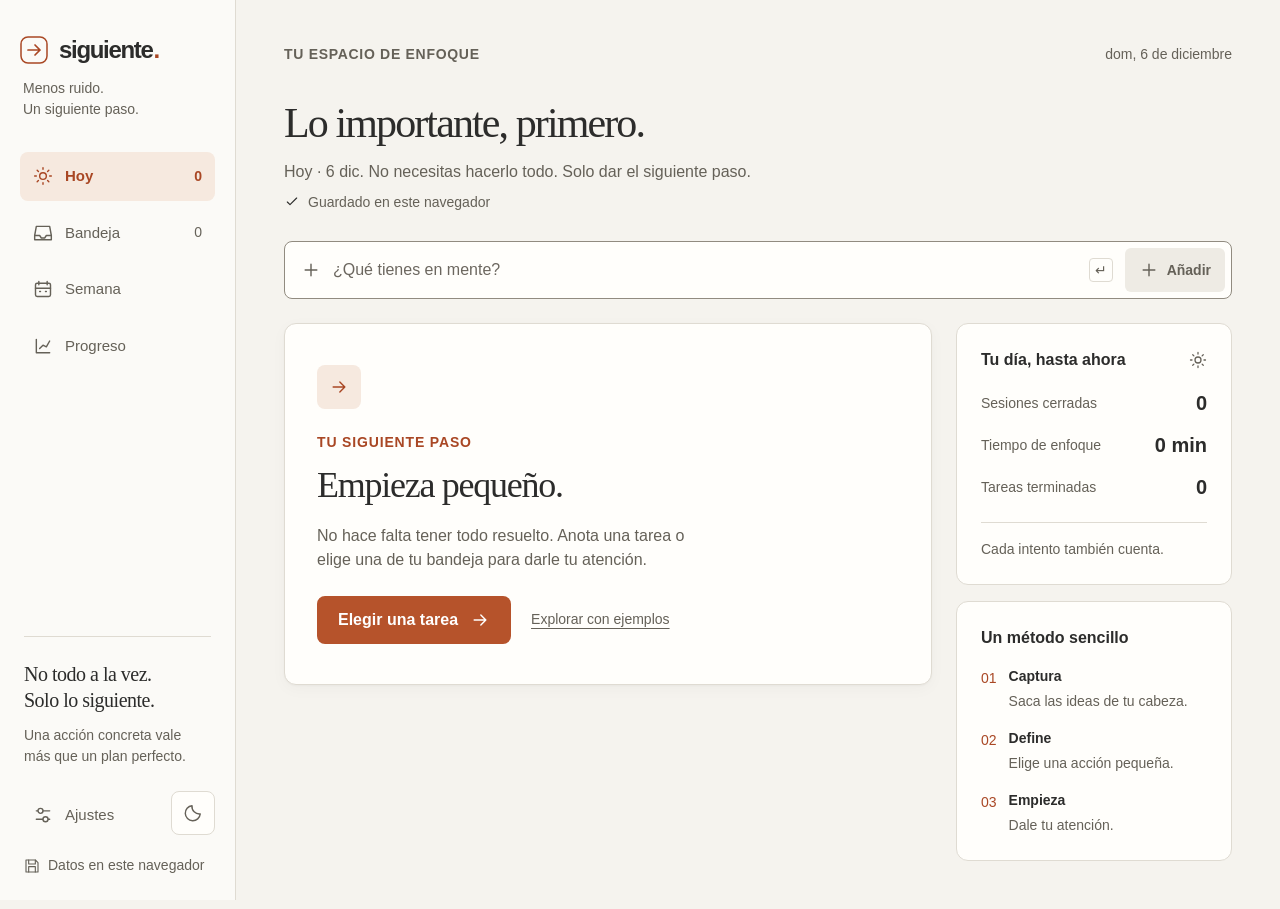
==== commit 1e41d3ac: "Pulir accesibilidad y detalles de la interfaz sin tocar el lenguaje visual Accesibilidad - Los error" ====
--- a/public/index.html
+++ b/public/index.html
@@ -4,10 +4,12 @@
 <meta charset="utf-8">
 <meta name="viewport" content="width=device-width, initial-scale=1, viewport-fit=cover, interactive-widget=resizes-content">
 <meta name="color-scheme" content="light dark">
-<meta name="theme-color" content="#f5f3ee">
+<meta name="theme-color" content="#f5f3ee" media="(prefers-color-scheme: light)">
+<meta name="theme-color" content="#171513" media="(prefers-color-scheme: dark)">
 <meta name="description" content="Siguiente: captura tareas, define un siguiente paso y dedica tu atención. Un espacio de enfoque que guarda tus datos en tu navegador.">
 <meta http-equiv="Content-Security-Policy" content="default-src 'self' data: blob:; script-src 'unsafe-inline'; style-src 'unsafe-inline'; connect-src 'self'; img-src 'self' data: blob:; object-src 'none'; base-uri 'none'; form-action 'none'">
 <title>Siguiente · Un paso a la vez</title>
+<link rel="icon" type="image/png" sizes="64x64" href="[data-uri]">
 <script>try{var t=localStorage.getItem('siguiente.theme');if(['light','dark','system'].includes(t))document.documentElement.dataset.theme=t;}catch(e){}</script>
 <style>
 /* MOBILE-FIRST · base: 320–639 px; mejoras progresivas: 640 / 1024 / 1280 px. Controles de 44–48 px, safe areas y navegación fuera del contenido. */
@@ -146,6 +148,15 @@
   height: 20px;
   flex: none;
 }
+/* Titulares con líneas equilibradas y párrafos sin una palabra sola al final. */
+h1,
+h2,
+.menu-intro {
+  text-wrap: balance;
+}
+p {
+  text-wrap: pretty;
+}
 .sr-only {
   position: absolute;
   width: 1px;
@@ -655,6 +666,11 @@
   line-height: 1.35;
   letter-spacing: -0.02em;
 }
+.hero--xlong {
+  font-size: 22px !important;
+  line-height: 1.4;
+  letter-spacing: -0.01em;
+}
 .for-outcome {
   margin: 16px 0 0;
   color: var(--text-dim);
@@ -896,12 +912,12 @@
   align-items: stretch;
   gap: 12px;
 }
-.inbox-search {
+.search-field {
   position: relative;
   flex: 1;
   max-width: none;
 }
-.inbox-search > svg {
+.search-field > svg {
   position: absolute;
   left: 14px;
   top: 13px;
@@ -919,7 +935,7 @@
   color: var(--text);
   font-size: 16px;
 }
-.inbox-search .log-search {
+.search-field .log-search {
   padding-left: 44px;
 }
 .filter-select {
@@ -1139,6 +1155,10 @@
 .field textarea {
   resize: vertical;
 }
+.field input[aria-invalid="true"],
+.task .capture[aria-invalid="true"] {
+  border-color: var(--red);
+}
 .field small {
   font-size: 14px;
   color: var(--text-dim);
@@ -1328,7 +1348,6 @@
 }
 .log-month span {
   text-align: center;
-  text-transform: capitalize;
   font-size: 16px;
   flex: 1;
   min-width: 0;
@@ -1343,13 +1362,20 @@
   border-radius: 8px;
   color: var(--text);
   background: var(--surface);
-  font-size: 24px;
-}
-.log-controls .log-search {
+}
+.log-month-btn:hover {
+  background: var(--surface-2);
+}
+.log-month-btn[aria-disabled="true"] {
+  opacity: 0.45;
+  cursor: not-allowed;
+}
+.log-month-btn[aria-disabled="true"]:hover {
+  background: var(--surface);
+}
+.log-controls .search-field {
+  flex: 1 1 180px;
   min-width: 180px;
-  max-width: none;
-  flex: 1;
-  width: 100%;
 }
 .log {
   padding: 0;
@@ -1607,6 +1633,10 @@
   padding-top: 24px;
   margin-top: 24px;
   border-top: 1px solid var(--line);
+}
+/* Los atajos de teclado solo se listan con puntero fino (ver al final). */
+.menu-section--keys {
+  display: none;
 }
 .menu-section h2 {
   margin: 0 0 12px;
@@ -1909,7 +1939,7 @@
     align-items: center;
     gap: 16px;
   }
-  .inbox-search {
+  .inbox-controls .search-field {
     max-width: 440px;
   }
   .filter-select {
@@ -1968,9 +1998,8 @@
     flex: 0 1 auto;
     min-width: 155px;
   }
-  .log-controls .log-search {
+  .log-controls .search-field {
     max-width: 360px;
-    width: auto;
   }
   .log > li {
     padding: 24px;
@@ -2090,9 +2119,14 @@
   }
   .topline {
     margin-bottom: 24px;
+    min-height: 44px;
   }
   .topline-right {
     gap: 16px;
+  }
+  /* la barra lateral ya ofrece Ajustes y el cambio de tema: no se duplican arriba */
+  .topline-right .iconbtn {
+    display: none;
   }
   .appbar-save {
     margin-top: 8px;
@@ -2129,6 +2163,12 @@
   }
   .capture-hint {
     display: inline;
+  }
+}
+/* Con teclado y puntero fino: la lista de atajos tiene sentido. */
+@media (hover: hover) and (pointer: fine) {
+  .menu-section--keys {
+    display: block;
   }
 }
 @media (prefers-reduced-motion: no-preference) {
@@ -2238,6 +2278,7 @@
 <a class="skip-link" href="#main-content">Ir al contenido</a>
 <div id="app"></div>
 <div id="announcement" class="toast" role="status" aria-live="polite" aria-atomic="true"></div>
+<div id="sr-status" class="sr-only" role="status" aria-live="polite" aria-atomic="true"></div>
 <noscript><style>#app{display:none}</style><div class="noscript"><h1>Siguiente necesita JavaScript.</h1><p>Actívalo en tu navegador para capturar tareas y registrar sesiones. No se envían datos a servidores en la versión local.</p></div></noscript>
 <script>
 /* Siguiente Core — modelo puro, sin DOM, red ni persistencia. */
@@ -2288,9 +2329,14 @@
     return s.sessions.find((x) => !x.endedAt) || null;
   }
   function closedSessions(s) {
-    return s.sessions
-      .filter((x) => x.endedAt)
-      .sort((a, b) => Date.parse(b.startedAt) - Date.parse(a.startedAt));
+    return newestFirst(s.sessions.filter((x) => x.endedAt));
+  }
+  // ordena de la sesión más reciente a la más antigua leyendo cada marca una sola vez
+  function newestFirst(xs) {
+    return xs
+      .map((x) => [Date.parse(x.startedAt), x])
+      .sort((a, b) => b[0] - a[0])
+      .map((pair) => pair[1]);
   }
   function inbox(s) {
     return s.tasks
@@ -2539,23 +2585,29 @@
     if (!stamp(until)) return 0;
     return Math.max(0, Date.parse(until) - Date.parse(x.startedAt) - (x.pausedMs || 0));
   }
+  // filtra antes de ordenar: solo se ordena el tramo pedido, con el mismo orden de siempre
   function sessionsBetween(s, from, to) {
-    return closedSessions(s).filter(
-      (x) =>
-        Date.parse(x.startedAt) >= Date.parse(from) && Date.parse(x.startedAt) < Date.parse(to),
+    const start = Date.parse(from);
+    const end = Date.parse(to);
+    return newestFirst(
+      s.sessions.filter((x) => {
+        const at = Date.parse(x.startedAt);
+        return !!x.endedAt && at >= start && at < end;
+      }),
     );
   }
   function sessionsTotalDuration(xs, iso) {
     return xs.reduce((total, x) => total + sessionDuration(x, iso || x.endedAt), 0);
   }
+  // los totales no dependen del orden: se suman sin ordenar el historial
   function taskTotalDuration(s, id) {
     return sessionsTotalDuration(
-      closedSessions(s).filter((x) => x.taskId === id),
+      s.sessions.filter((x) => x.endedAt && x.taskId === id),
       null,
     );
   }
   function sessionStats(s) {
-    const xs = closedSessions(s);
+    const xs = s.sessions.filter((x) => x.endedAt);
     return {
       count: xs.length,
       totalMs: sessionsTotalDuration(xs, null),
@@ -3361,6 +3413,20 @@
     var d = new Date(iso);
     return d.getHours() + ":" + pad(d.getMinutes());
   }
+  // mes local 'YYYY-MM' de una marca ISO
+  function monthOf(iso) {
+    var d = new Date(iso);
+    return d.getFullYear() + "-" + pad(d.getMonth() + 1);
+  }
+  // solo la primera letra en mayúscula, como se escribe en español: 'Octubre de 2026'
+  function capitalize(text) {
+    return text ? text.charAt(0).toUpperCase() + text.slice(1) : text;
+  }
+  // tamaño del titular según su largo, para que la acción y sus botones sigan a la vista
+  function heroSize(text) {
+    var n = String(text || "").length;
+    return n > 180 ? " hero--long hero--xlong" : n > 120 ? " hero--long" : "";
+  }
 
   // ---------- estado de la aplicación ----------
   var STATE = Core.emptyState(); // única fuente de verdad
@@ -3724,6 +3790,8 @@
     if (!r.ok) {
       VIEW.rescheduleError = r.error;
       render();
+      var field = document.getElementById("rs-date");
+      if (field) field.focus();
       return;
     }
     VIEW = { name: "hoy" };
@@ -3777,12 +3845,20 @@
       now(),
     );
     if (!r.ok) {
+      var titleText = (title ? title.value : task.title || "").trim();
       VIEW.defineError = r.error;
+      // el campo que causa el error: nombre vacío o largo, o acción vacía
+      VIEW.defineField =
+        !titleText || titleText.length > 240
+          ? "d-title"
+          : !(n && n.value.trim())
+            ? "d-next"
+            : null;
       VIEW.draftNext = n ? n.value : "";
       VIEW.draftTitle = title ? title.value : task.title;
       VIEW.draftOutcome = outcome ? outcome.value : task.outcome;
       render();
-      var el = document.getElementById("d-next");
+      var el = document.getElementById(VIEW.defineField || "d-next");
       if (el) el.focus();
       return;
     }
@@ -3811,8 +3887,11 @@
         error.textContent = r.error;
         error.hidden = false;
       }
-      if (next && !next.value.trim()) next.focus();
-      else announce(r.error);
+      if (next && !next.disabled && !next.value.trim()) {
+        next.setAttribute("aria-invalid", "true");
+        next.setAttribute("aria-describedby", "close-error");
+        next.focus();
+      } else announce(r.error);
       return;
     }
     stopElapsed();
@@ -4005,6 +4084,8 @@
     arrow: svg('<path d="M5 12h14M13 6l6 6-6 6"/>'),
     up: svg('<path d="M12 19V5M6 11l6-6 6 6"/>'),
     left: svg('<path d="M19 12H5M11 6l-6 6 6 6"/>'),
+    prev: svg('<path d="m15 6-6 6 6 6"/>'),
+    next: svg('<path d="m9 6 6 6-6 6"/>'),
     play: svg('<path d="m8 5 11 7-11 7V5Z"/>'),
     pause: svg('<path d="M8 5v14M16 5v14"/>'),
     check: svg('<path d="m5 12 4 4L19 6"/>'),
@@ -4054,9 +4135,53 @@
     try {
       localStorage.setItem("siguiente.theme", value);
     } catch (e) {}
-    var meta = document.querySelector('meta[name="theme-color"]');
-    if (meta) meta.setAttribute("content", isDark() ? "#171513" : "#f5f3ee");
     render();
+  }
+  // pinta la barra del navegador con el fondo del tema efectivo
+  function paintThemeColor() {
+    var color = isDark() ? "#171513" : "#f5f3ee";
+    document.querySelectorAll('meta[name="theme-color"]').forEach(function (m) {
+      if (m.getAttribute("content") !== color) m.setAttribute("content", color);
+    });
+  }
+  // aviso solo para lectores de pantalla, en una región fija que nunca se repinta
+  var srTimer = null;
+  function srAnnounce(message, delay) {
+    var el = document.getElementById("sr-status");
+    if (!el || !message) return;
+    clearTimeout(srTimer);
+    srTimer = setTimeout(function () {
+      // el mismo texto dos veces no se anuncia: se alterna un espacio fino
+      el.textContent = el.textContent === message ? message + "\u00a0" : message;
+    }, delay || 0);
+  }
+  // título de la pestaña: la sección actual y, durante una sesión, la acción en curso
+  var lastTitle = null;
+  function pageTitle() {
+    var open = Core.openSession(STATE);
+    if (VIEW.menu) return "Ajustes · Siguiente";
+    if ((VIEW.name === "sesion" || VIEW.name === "cerrar") && open)
+      return (
+        (VIEW.name === "cerrar"
+          ? "Cierre de sesión"
+          : open.pausedAt
+            ? "En pausa"
+            : "En sesión") +
+        ": " +
+        open.action +
+        " · Siguiente"
+      );
+    var names = {
+      bandeja: "Bandeja",
+      semana: "Semana",
+      progreso: "Progreso",
+      definir: "Editar tarea",
+      ajustar: "Ajustar tarea",
+      reprogramar: "Mover a otro día",
+    };
+    return names[VIEW.name]
+      ? names[VIEW.name] + " · Siguiente"
+      : "Siguiente · Un paso a la vez";
   }
   function announce(message) {
     var el = document.getElementById("announcement");
@@ -4169,12 +4294,18 @@
     );
   }
 
+  // atributos de un campo con error: lo marca y lo une al mensaje que lo explica
+  function invalidAttrs(invalid, errorId) {
+    return invalid
+      ? ' aria-invalid="true" aria-describedby="' + errorId + '"'
+      : "";
+  }
+
   // ---------- render ----------
   var lastViewKey = null; // la entrada de vista solo se anima al cambiar de sección
   function render() {
     var app = document.getElementById("app");
-    var themeMeta = document.querySelector('meta[name="theme-color"]');
-    if (themeMeta) themeMeta.content = isDark() ? "#171513" : "#f5f3ee";
+    paintThemeColor();
     var announcementNode = document.getElementById("announcement");
     var previousWorkspace = document.getElementById("main-content");
     var previousScroll = previousWorkspace ? previousWorkspace.scrollTop : 0;
@@ -4241,6 +4372,12 @@
     var statusSlot = document.getElementById("status-message-slot");
     if (statusSlot && announcementNode)
       statusSlot.appendChild(announcementNode);
+    // solo se escribe si cambió: no pisa un título puesto desde fuera
+    var title = pageTitle();
+    if (title !== lastTitle) {
+      document.title = title;
+      lastTitle = title;
+    }
     wire();
     var currentWorkspace = document.getElementById("main-content");
     if (!entering) {
@@ -4474,7 +4611,7 @@
         '</span></div><p class="task-context">' +
         esc(first.task.title) +
         '</p><h2 class="hero' +
-        (first.task.nextAction.length > 120 ? " hero--long" : "") +
+        heroSize(first.task.nextAction) +
         '">' +
         esc(first.task.nextAction) +
         "</h2>" +
@@ -4554,7 +4691,7 @@
       tasks = all.slice(0, limit);
     var html =
       sessionBanner() +
-      '<div class="inbox-controls"><div class="inbox-search">' +
+      '<div class="inbox-controls"><div class="search-field">' +
       ICON.search +
       '<label class="sr-only" for="inbox-search">Buscar tareas</label><input class="log-search" id="inbox-search" type="search" placeholder="Buscar una tarea…" value="' +
       esc(VIEW.inboxQuery || "") +
@@ -4577,11 +4714,17 @@
           );
         })
         .join("") +
-      '</select></div><p class="results-count" aria-live="polite">' +
+      '</select></div><p class="results-count">' +
       all.length +
       (all.length === 1 ? " tarea" : " tareas") +
-      (query ? " encontradas" : "") +
+      (query ? (all.length === 1 ? " encontrada" : " encontradas") : "") +
       "</p>";
+    VIEW.inboxSummary =
+      query && !all.length
+        ? "No encontramos esa tarea."
+        : all.length +
+          (all.length === 1 ? " tarea" : " tareas") +
+          (query ? (all.length === 1 ? " encontrada" : " encontradas") : "");
     if (!tasks.length) {
       return (
         html +
@@ -4698,7 +4841,7 @@
     html += "</ul>";
     if (all.length > limit)
       html +=
-        '<button type="button" class="btn btn--quiet more-button" data-action="inbox-more">Mostrar más tareas (' +
+        '<button type="button" class="btn btn--quiet more-button" id="inbox-more" data-action="inbox-more">Mostrar más tareas (' +
         (all.length - limit) +
         ")</button>";
     return html;
@@ -4722,10 +4865,12 @@
         : "") +
       '<label class="field" for="d-title"><span>Nombre de la tarea</span><input id="d-title" type="text" maxlength="240" value="' +
       esc(title) +
-      '" required></label><label class="field" for="d-next"><span>Siguiente acción</span><input id="d-next" type="text" maxlength="500" value="' +
+      '" required' +
+      invalidAttrs(VIEW.defineError && VIEW.defineField === "d-title", "define-error") +
+      '></label><label class="field" for="d-next"><span>Siguiente acción</span><input id="d-next" type="text" maxlength="500" value="' +
       esc(action) +
       '" required' +
-      (VIEW.defineError ? ' aria-describedby="define-error"' : "") +
+      invalidAttrs(VIEW.defineError && VIEW.defineField === "d-next", "define-error") +
       '></label><p class="action-hint">Piensa en el primer paso, no en toda la tarea.</p><label class="field" for="d-outcome"><span>¿Para qué? <small>Opcional</small></span><input id="d-outcome" type="text" maxlength="500" value="' +
       esc(outcome) +
       '" placeholder="El resultado que quieres conseguir"></label><div class="stack stack--form"><button type="submit" class="btn btn--primary">Guardar cambios ' +
@@ -4792,7 +4937,9 @@
       localPlus(1) +
       '" value="' +
       esc(VIEW.rescheduleDraft || localPlus(1)) +
-      '" required></label><div class="stack stack--form"><button type="submit" class="btn btn--primary">Mover a ese día ' +
+      '" required' +
+      invalidAttrs(!!VIEW.rescheduleError, "reschedule-error") +
+      '></label><div class="stack stack--form"><button type="submit" class="btn btn--primary">Mover a ese día ' +
       ICON.arrow +
       '</button><button type="button" class="link" data-action="adjust" data-id="' +
       esc(task.id) +
@@ -4827,7 +4974,7 @@
       '</span><p class="session-task-name">' +
       esc(s.title) +
       '</p><h1 id="page-title" class="hero' +
-      (s.action.length > 120 ? " hero--long" : "") +
+      heroSize(s.action) +
       '" tabindex="-1">' +
       esc(s.action) +
       '</h1></div><div class="tempo-stage' +
@@ -5010,18 +5157,19 @@
       return html;
     }
 
-    VIEW.logMonth = VIEW.logMonth || localDate().slice(0, 7);
-    var month = VIEW.logMonth;
-    var monthLabel = new Intl.DateTimeFormat("es", {
-      month: "long",
-      year: "numeric",
-    }).format(parseLocalDate(month + "-01"));
+    // sin mes elegido, el de la sesión más reciente: tras un cambio de mes el registro no aparece vacío
+    VIEW.logMonth = VIEW.logMonth || monthOf(log[0].startedAt);
+    var month = VIEW.logMonth,
+      isLatest = month >= localDate().slice(0, 7);
+    var monthLabel = capitalize(
+      new Intl.DateTimeFormat("es", {
+        month: "long",
+        year: "numeric",
+      }).format(parseLocalDate(month + "-01")),
+    );
     var query = foldSearch((VIEW.logQuery || "").trim());
     var filtered = log.filter(function (x) {
-      var started = new Date(x.startedAt);
-      var sessionMonth =
-        started.getFullYear() + "-" + pad(started.getMonth() + 1);
-      if (sessionMonth !== month) return false;
+      if (monthOf(x.startedAt) !== month) return false;
       var t = Core.taskById(STATE, x.taskId);
       return foldSearch(
         [
@@ -5036,15 +5184,23 @@
     html +=
       '<p class="section-label">Registro</p>' +
       '<div class="log-controls"><div class="log-month">' +
-      '<button type="button" class="log-month-btn" data-action="log-prev" aria-label="Mes anterior">‹</button>' +
-      '<span aria-live="polite">' +
+      '<button type="button" class="log-month-btn" id="log-prev" data-action="log-prev" aria-label="Mes anterior">' +
+      ICON.prev +
+      "</button>" +
+      "<span>" +
       esc(monthLabel) +
       "</span>" +
-      '<button type="button" class="log-month-btn" data-action="log-next" aria-label="Mes siguiente">›</button></div>' +
+      '<button type="button" class="log-month-btn" id="log-next" data-action="log-next" aria-label="Mes siguiente"' +
+      (isLatest ? ' aria-disabled="true"' : "") +
+      ">" +
+      ICON.next +
+      "</button></div>" +
+      '<div class="search-field">' +
+      ICON.search +
       '<input id="log-search" class="log-search" type="search" autocomplete="off" ' +
       'placeholder="Buscar en el registro" aria-label="Buscar en el registro" value="' +
       esc(VIEW.logQuery || "") +
-      '"></div>' +
+      '"></div></div>' +
       '<ul class="log" data-month="' +
       esc(monthLabel) +
       '">';
@@ -5073,12 +5229,26 @@
         "</li>";
     });
     html += "</ul>";
+    VIEW.logSummary =
+      monthLabel +
+      ": " +
+      (filtered.length
+        ? filtered.length +
+          (filtered.length === 1 ? " sesión" : " sesiones") +
+          (query ? (filtered.length === 1 ? " encontrada" : " encontradas") : "")
+        : query
+          ? "ninguna sesión coincide"
+          : "sin sesiones");
     if (!filtered.length)
       html +=
-        '<p class="log-empty" role="status">No hay sesiones que coincidan en este mes.</p>';
+        '<p class="log-empty">' +
+        (query
+          ? "No hay sesiones que coincidan en este mes."
+          : "No hay sesiones registradas en este mes.") +
+        "</p>";
     if (filtered.length > (VIEW.logLimit || 50))
       html +=
-        '<button type="button" class="btn btn--quiet more-button" data-action="log-more">Mostrar más sesiones</button>';
+        '<button type="button" class="btn btn--quiet more-button" id="log-more" data-action="log-more">Mostrar más sesiones</button>';
     if (filtered.length)
       html +=
         '<button type="button" class="link" data-action="print">Imprimir este registro</button>';
@@ -5096,7 +5266,9 @@
       ]
         .map(function (t) {
           return (
-            '<button type="button" data-action="theme-set" data-value="' +
+            '<button type="button" id="theme-opt-' +
+            t[0] +
+            '" data-action="theme-set" data-value="' +
             t[0] +
             '" aria-pressed="' +
             (THEME === t[0]) +
@@ -5159,7 +5331,7 @@
         "</div></section>";
     }
     html +=
-      '<section class="menu-section"><h2>Atajos de teclado</h2><ul class="shortcut-list"><li><kbd>N</kbd>Nueva tarea</li><li><kbd>Espacio</kbd>Empezar desde Hoy</li><li><kbd>P</kbd>Pausar o reanudar</li><li><kbd>Esc</kbd>Volver a Hoy</li></ul></section><section class="menu-section"><h2>Empezar de nuevo</h2><p>Esta acción borra las tareas, los planes y las sesiones. Antes de hacerlo, exporta una copia.</p>';
+      '<section class="menu-section menu-section--keys"><h2>Atajos de teclado</h2><ul class="shortcut-list"><li><kbd>N</kbd>Nueva tarea</li><li><kbd>Espacio</kbd>Empezar desde Hoy</li><li><kbd>P</kbd>Pausar o reanudar</li><li><kbd>Esc</kbd>Volver a Hoy</li></ul></section><section class="menu-section"><h2>Empezar de nuevo</h2><p>Esta acción borra las tareas, los planes y las sesiones. Antes de hacerlo, exporta una copia.</p>';
     if (!VIEW.confirmWipe)
       html +=
         '<button type="button" class="btn btn--danger" data-action="wipe-ask">Borrar todos los datos ' +
@@ -5201,7 +5373,7 @@
         e.preventDefault();
         if (cap.value.trim()) doCapture(cap.value);
       });
-    function wireSearch(id, key) {
+    function wireSearch(id, key, summary) {
       var input = document.getElementById(id);
       if (!input) return;
       input.addEventListener("input", function () {
@@ -5216,10 +5388,11 @@
           next.focus({ preventScroll: true });
           next.setSelectionRange(start, end);
         }
+        srAnnounce(VIEW[summary], 700);
       });
     }
-    wireSearch("inbox-search", "inboxQuery");
-    wireSearch("log-search", "logQuery");
+    wireSearch("inbox-search", "inboxQuery", "inboxSummary");
+    wireSearch("log-search", "logQuery", "logSummary");
     var filter = document.getElementById("inbox-filter");
     if (filter)
       filter.addEventListener("change", function () {
@@ -5229,6 +5402,7 @@
         render();
         var next = document.getElementById("inbox-filter");
         if (next) next.focus();
+        srAnnounce(VIEW.inboxSummary, 100);
       });
     var imp = document.getElementById("importfile");
     if (imp)
@@ -5255,6 +5429,11 @@
           '[name="session-progress"]:checked',
         );
         doCloseSession(selected ? selected.value : "");
+      });
+    var closeNext = document.getElementById("cl-next");
+    if (closeNext)
+      closeNext.addEventListener("input", function () {
+        if (closeNext.value.trim()) closeNext.removeAttribute("aria-invalid");
       });
     var finished = document.getElementById("cl-finished");
     if (finished)
@@ -5403,11 +5582,13 @@
         render();
       }
     } else if (action === "log-prev" || action === "log-next") {
+      if (btn.getAttribute("aria-disabled") === "true") return;
       var month = parseLocalDate(VIEW.logMonth + "-01");
       month.setMonth(month.getMonth() + (action === "log-prev" ? -1 : 1));
       VIEW.logMonth = month.getFullYear() + "-" + pad(month.getMonth() + 1);
       VIEW.logLimit = 50;
       render();
+      srAnnounce(VIEW.logSummary, 100);
     } else if (action === "inbox-more") {
       VIEW.inboxLimit = (VIEW.inboxLimit || 30) + 30;
       render();
